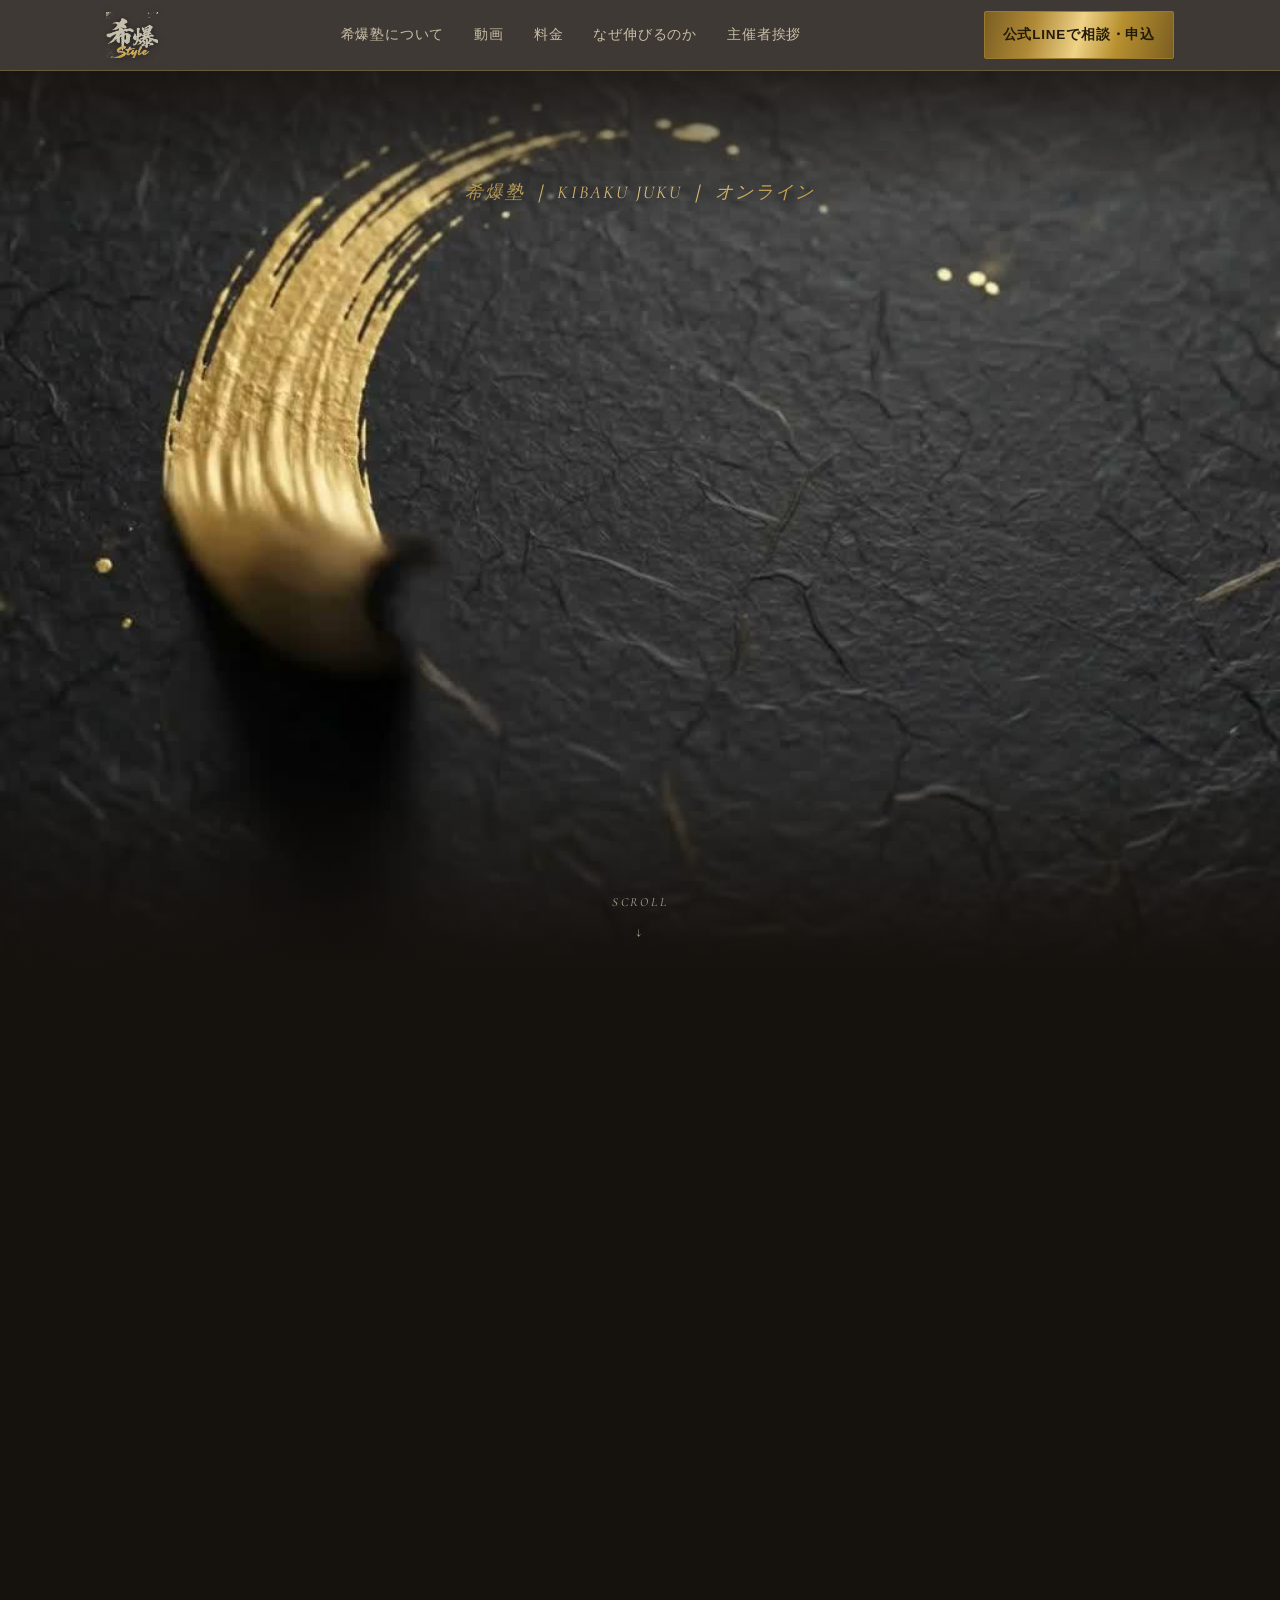
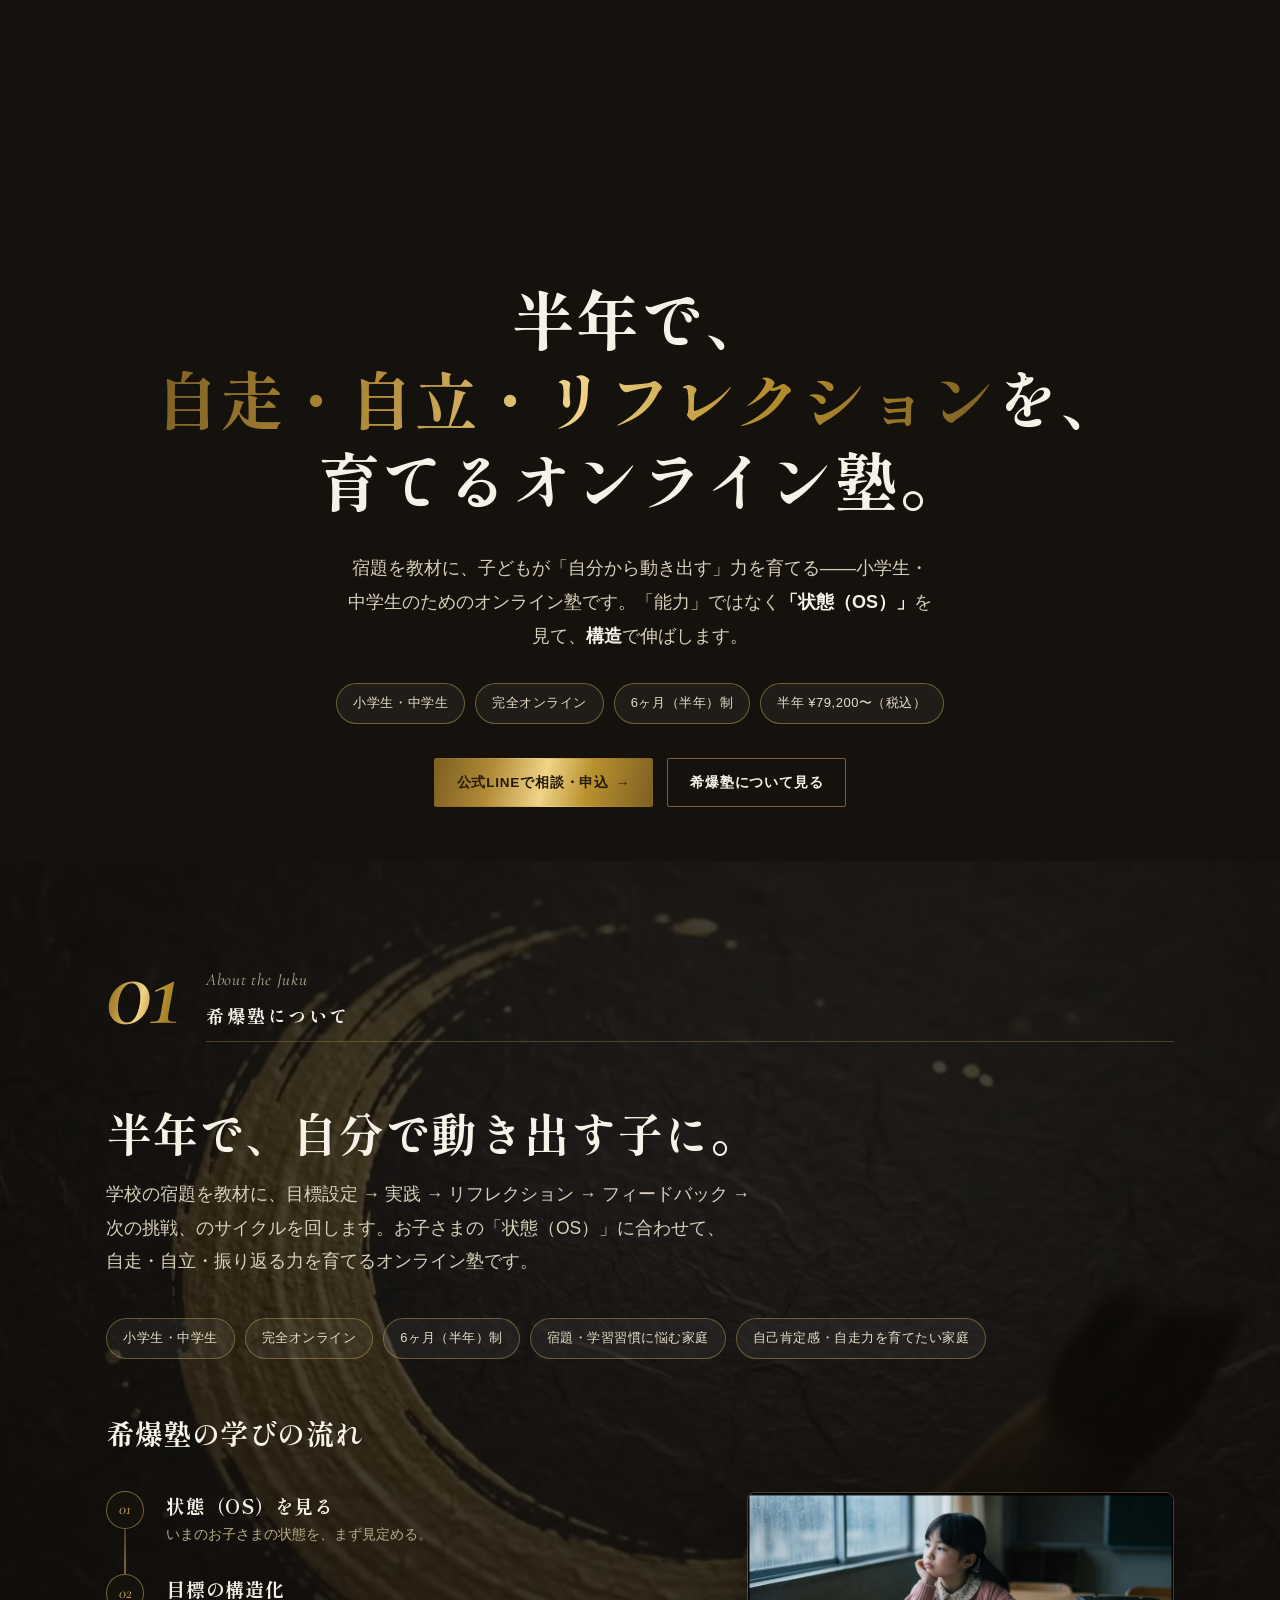
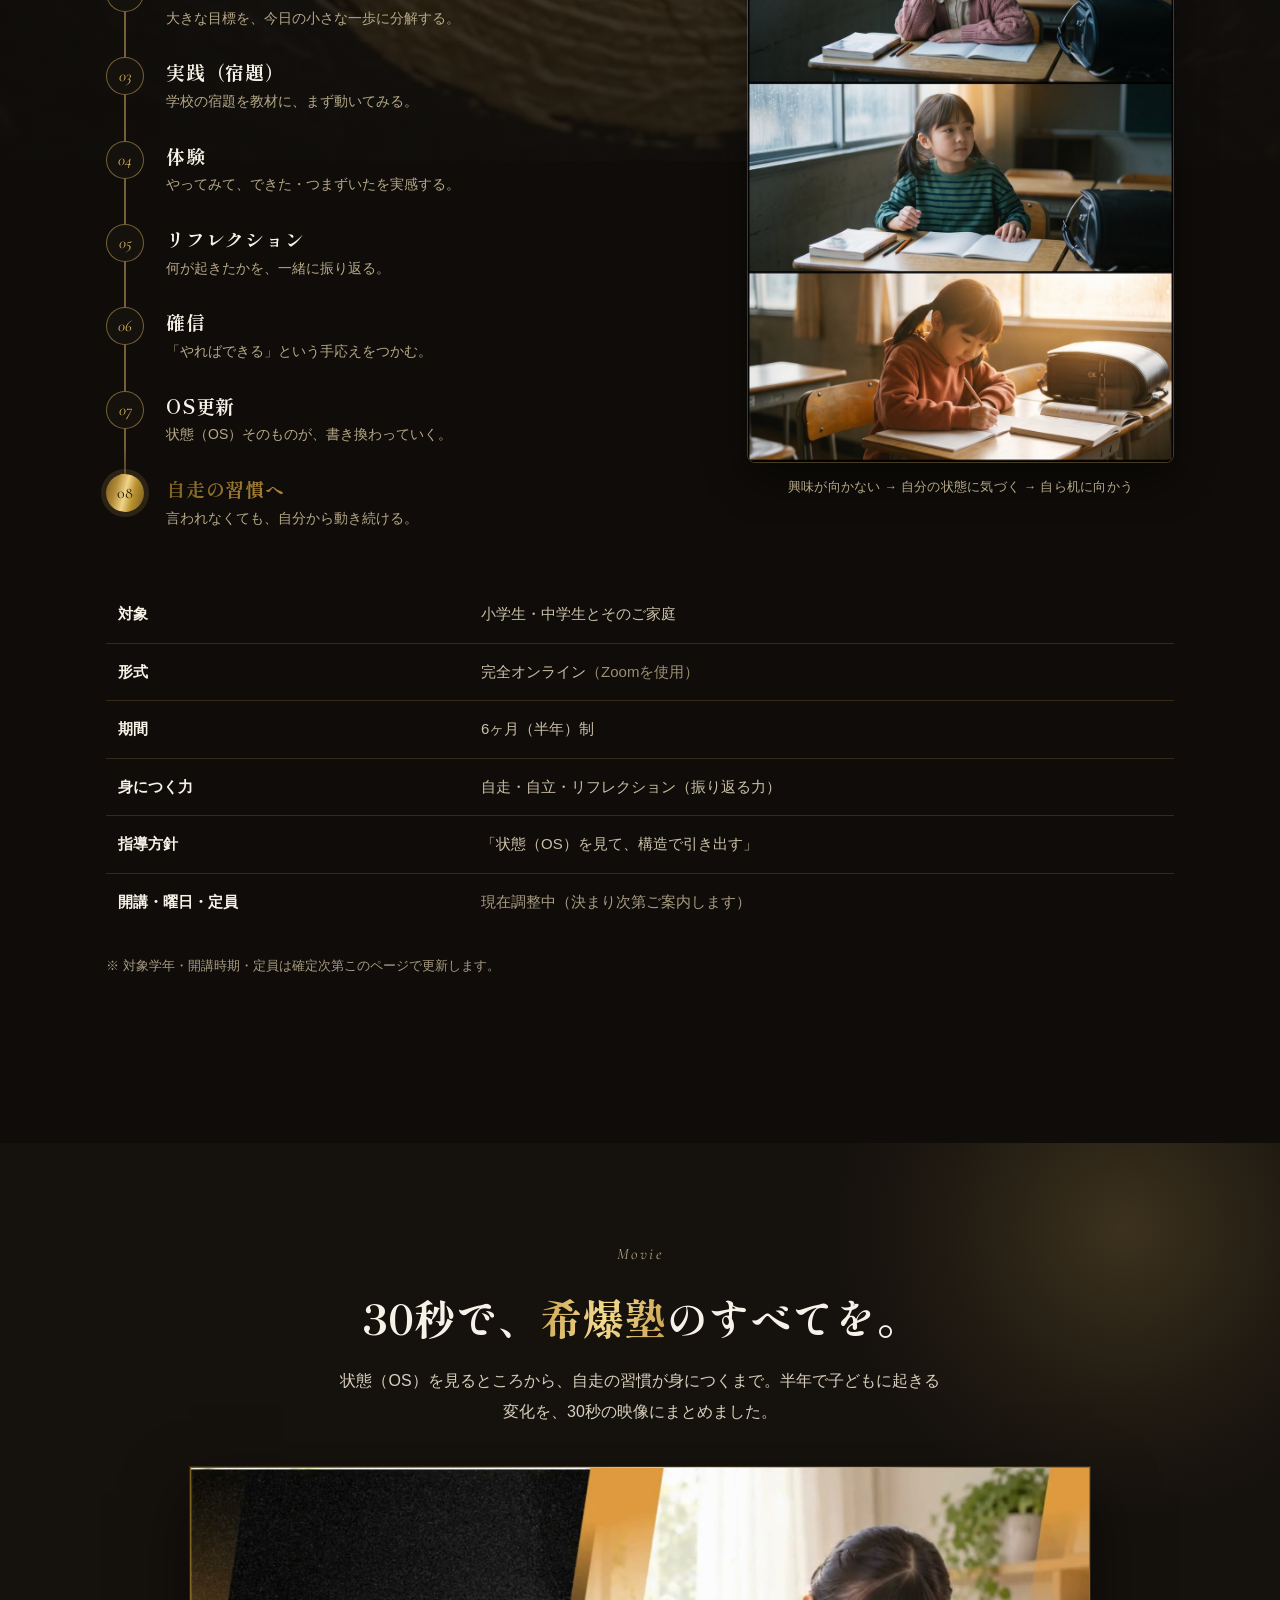
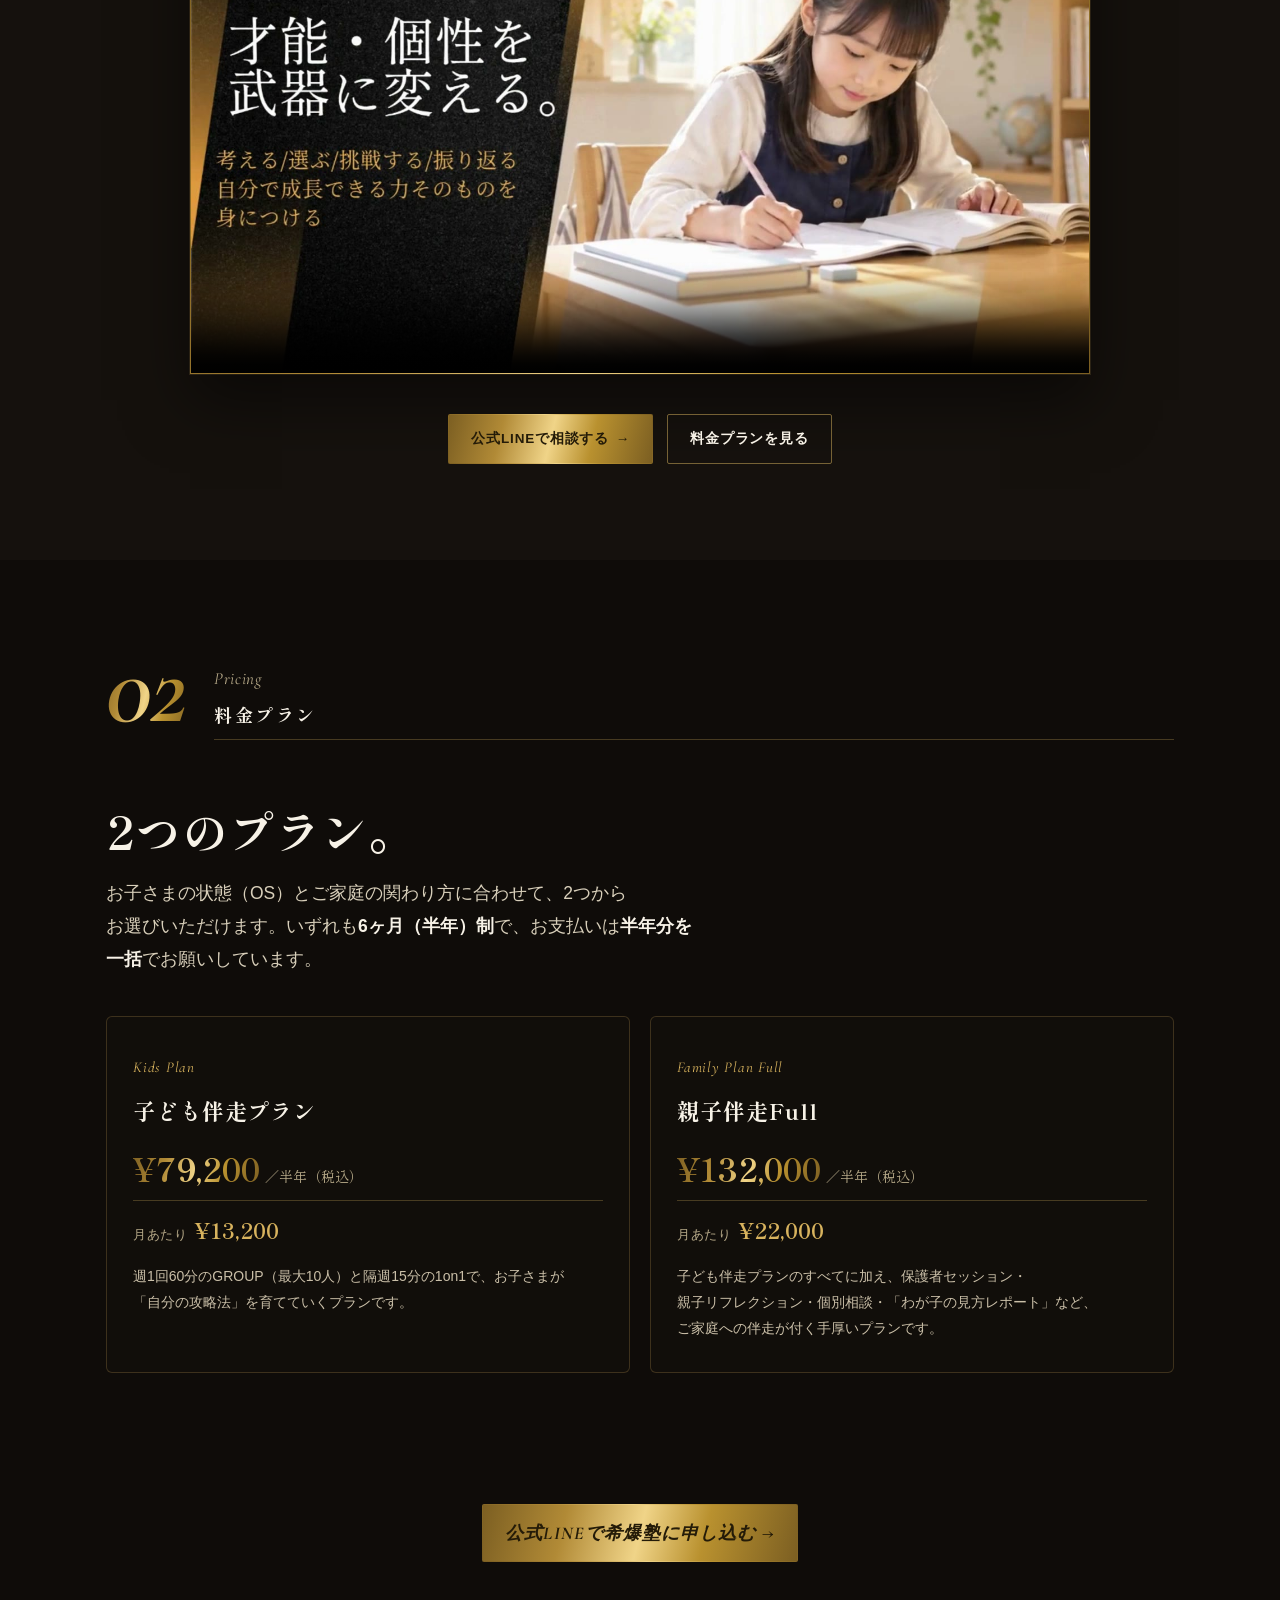
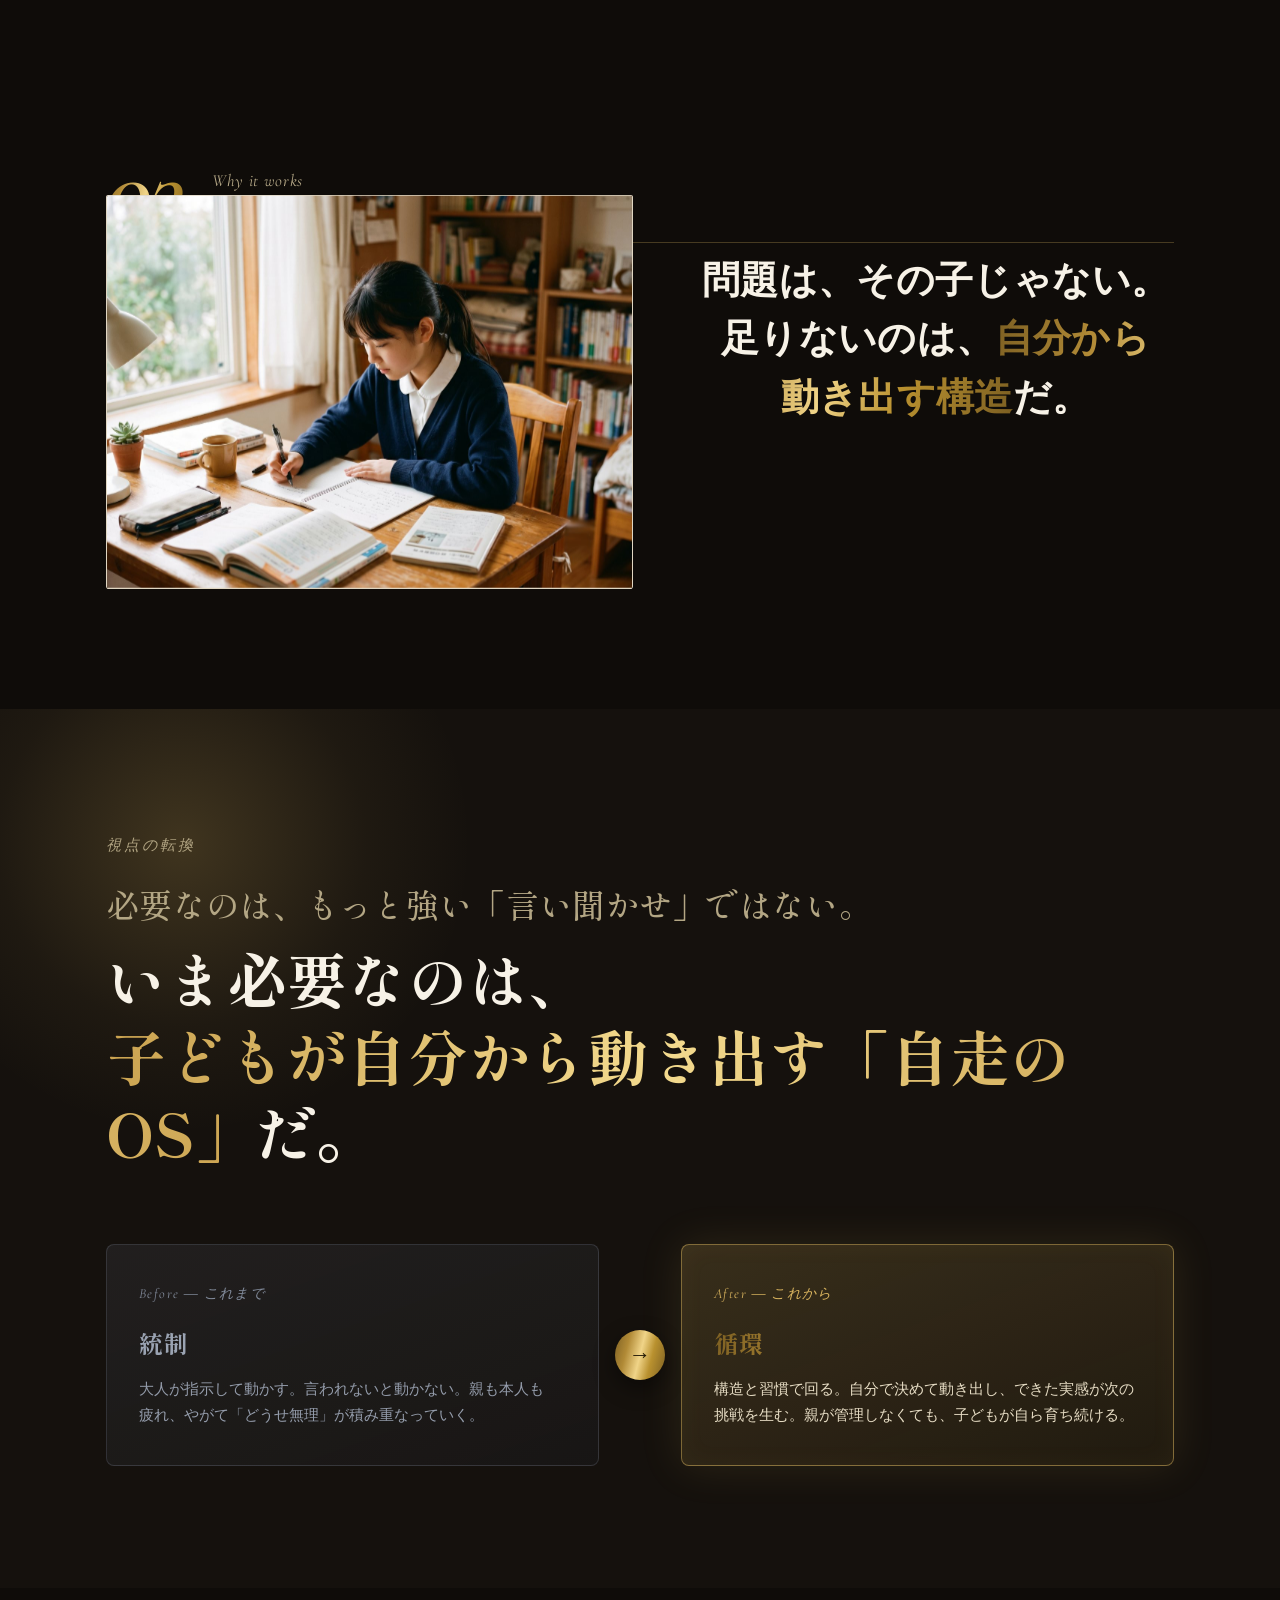
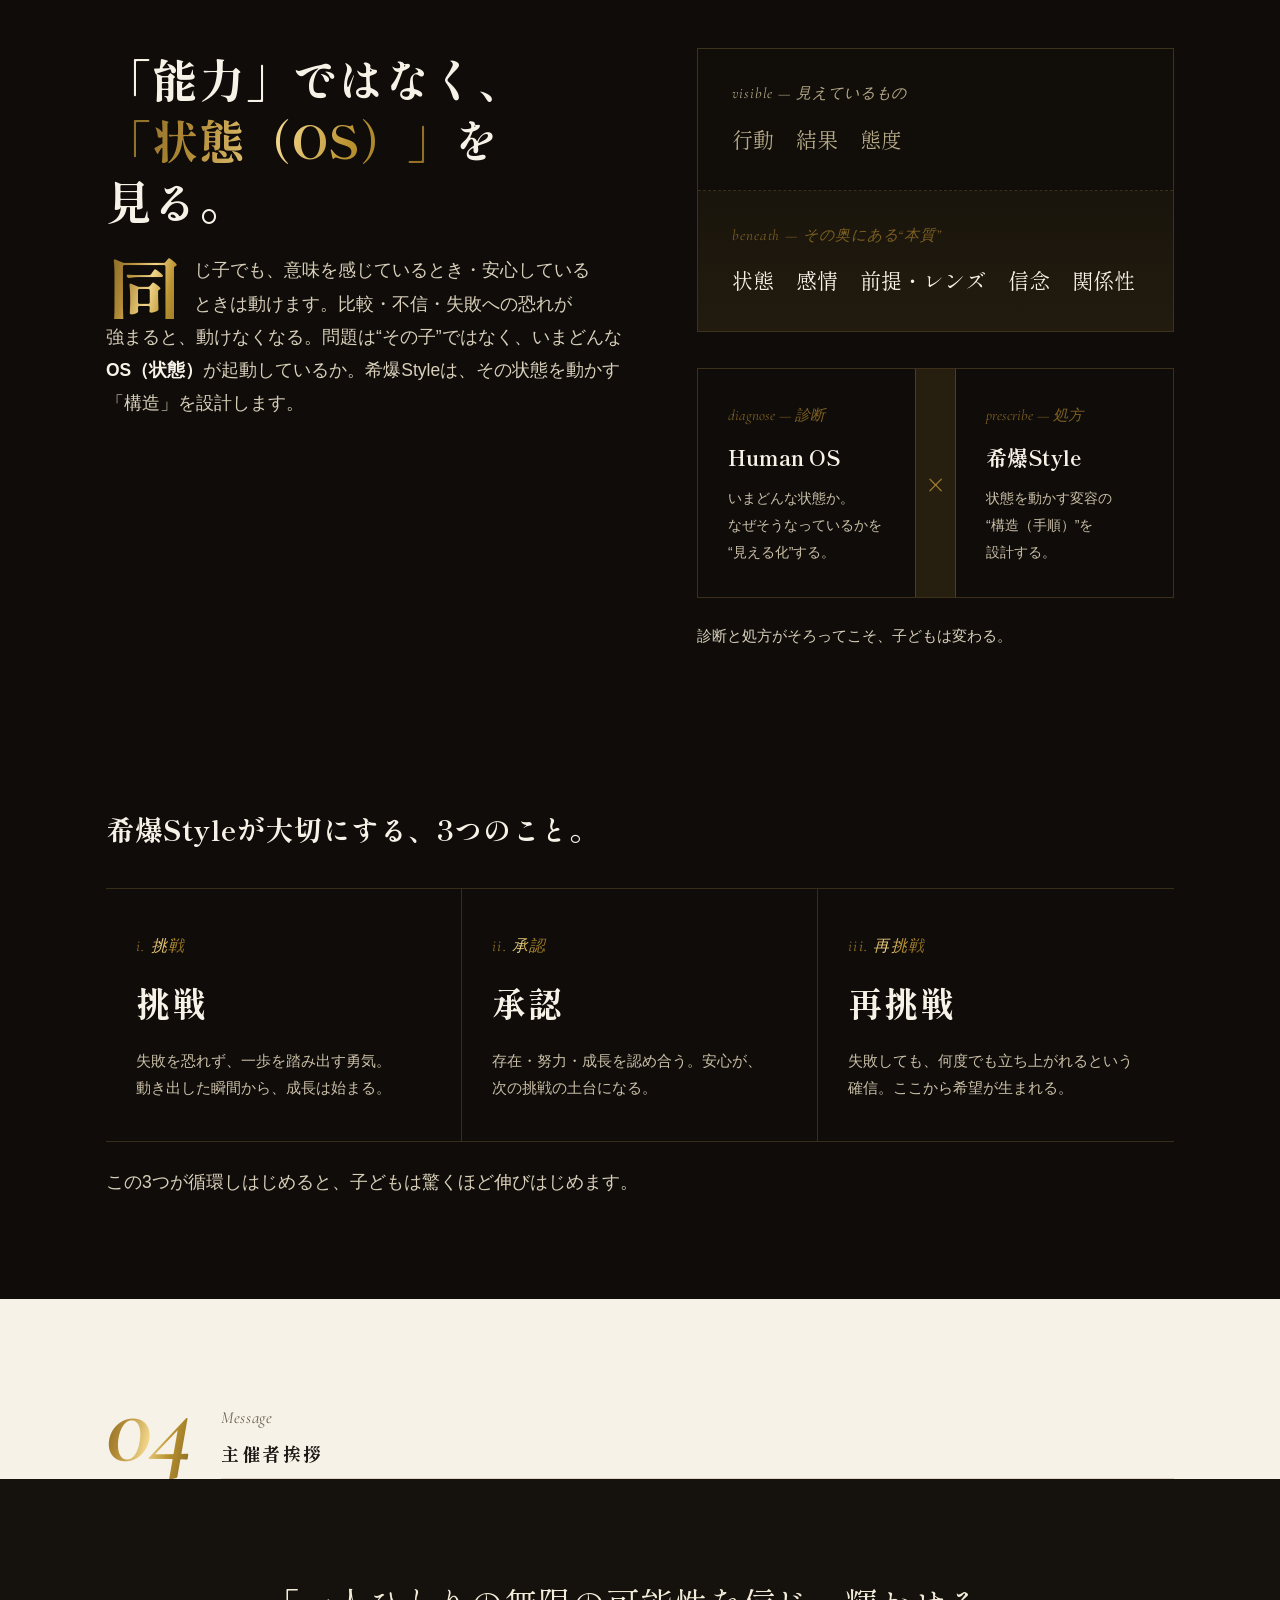
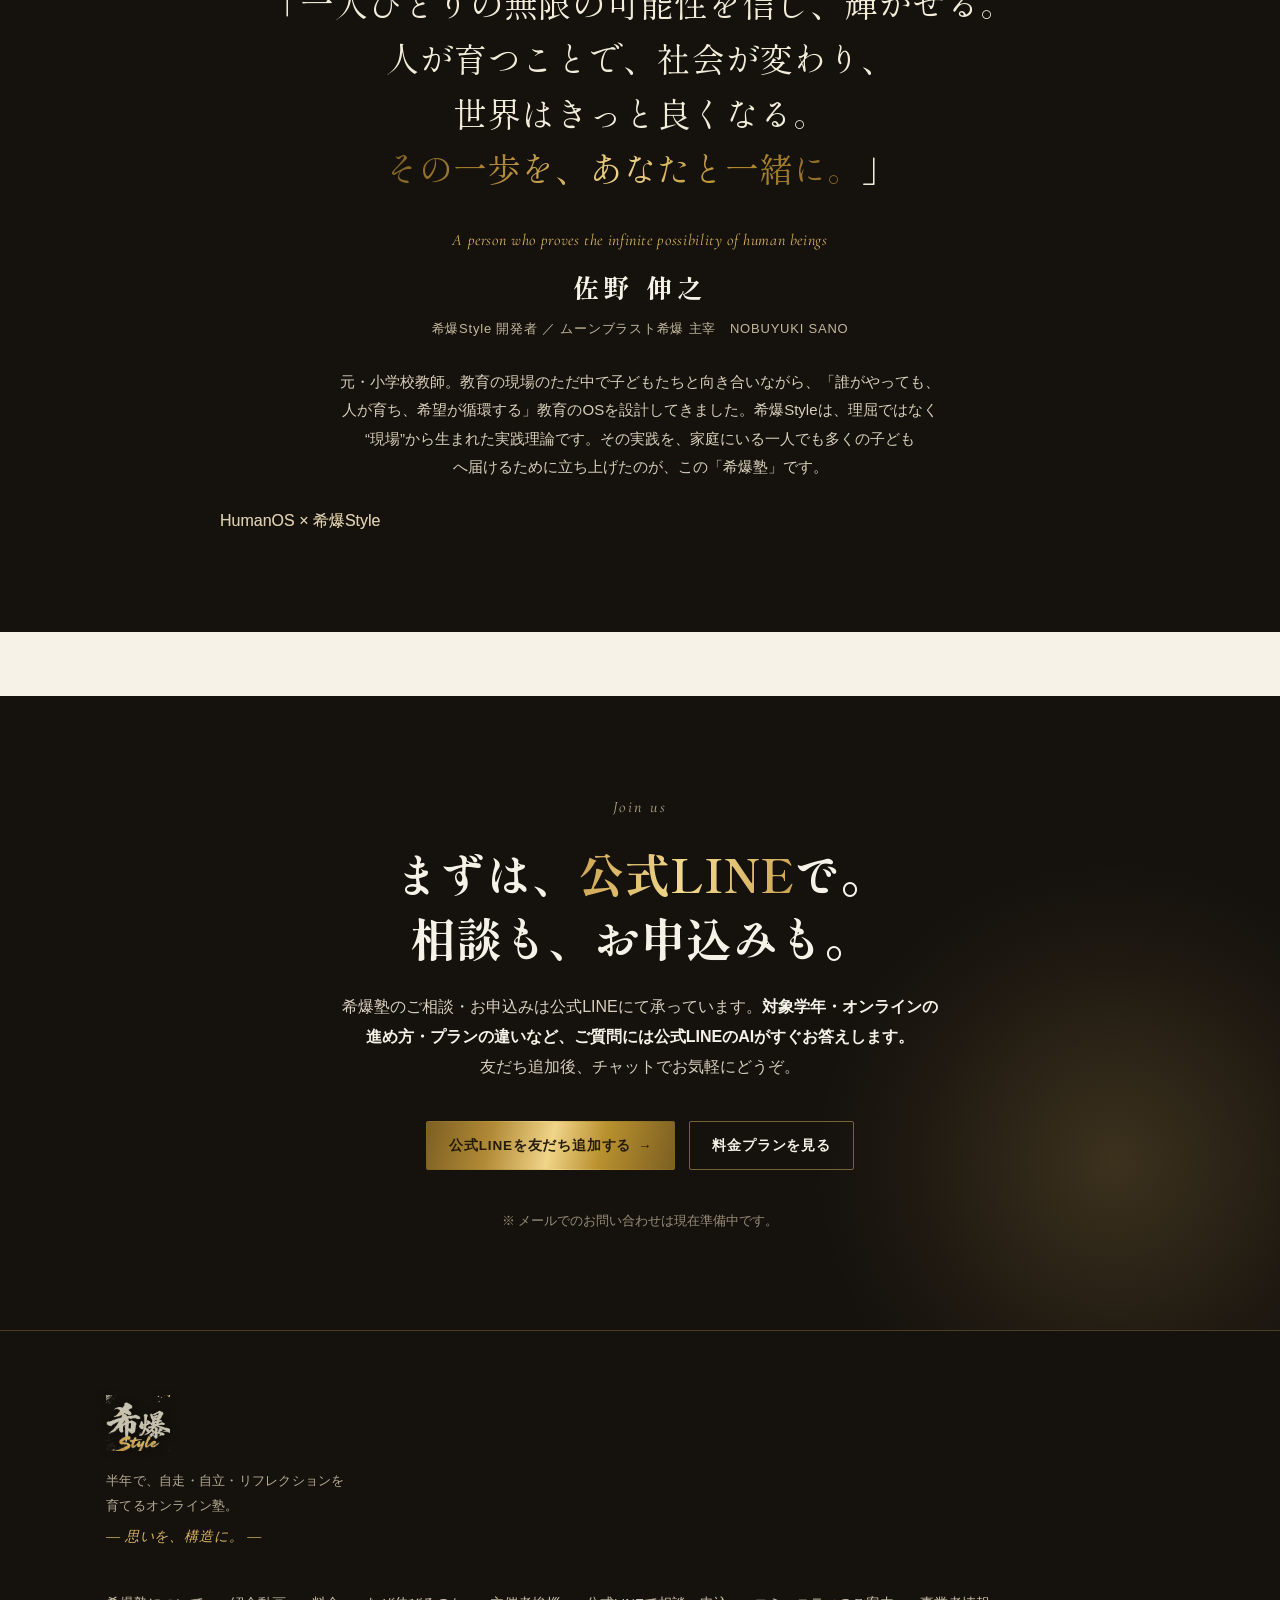
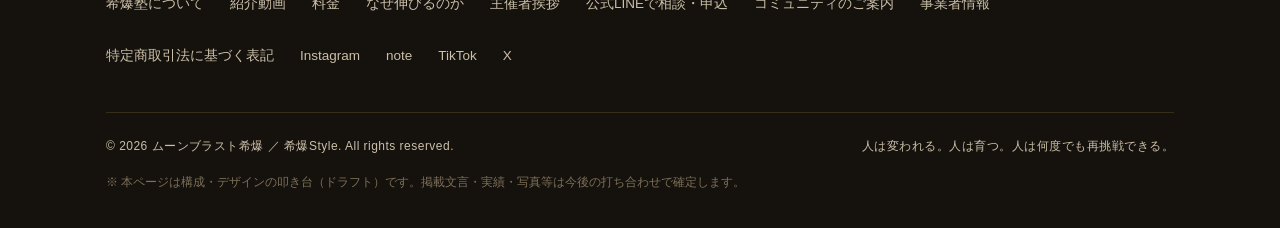
==== index.html @ 5e4fdb22 "オンライン受講ツールをZoomに統一" ====
<!DOCTYPE html>
<html lang="ja">
<head>
<script>document.documentElement.classList.add('js');</script>
<meta charset="UTF-8">
<meta name="viewport" content="width=device-width, initial-scale=1.0">
<title>希爆塾 ｜ 半年で、自走・自立・リフレクションを育てるオンライン塾</title>
<meta name="description" content="希爆塾（きばくじゅく）は、子どもの自走・自立・リフレクションを半年で育てるオンライン塾。小学生・中学生対象／完全オンライン／6ヶ月制。半年¥79,200〜（税込）。運営：ムーンブラスト希爆。">
<link rel="preconnect" href="https://fonts.googleapis.com">
<link rel="preconnect" href="https://fonts.gstatic.com" crossorigin>
<link href="https://fonts.googleapis.com/css2?family=Cormorant+Garamond:ital,wght@0,500;0,600;1,500;1,600&family=Shippori+Mincho+B1:wght@500;600;700;800&family=Zen+Kaku+Gothic+New:wght@400;500;700;900&display=swap" rel="stylesheet">
<link rel="stylesheet" href="assets/style.css?v=20260927">
</head>
<body>

<div class="progress" id="progress"></div>

<header class="dark">
  <div class="nav">
    <a href="#top" class="logo-h" aria-label="希爆塾 ホーム"><img src="assets/logo_mark_light.png" alt="希爆Style ｜ 希爆塾"></a>
    <nav class="links">
      <a href="#outline">希爆塾について</a>
      <a href="#promo">動画</a>
      <a href="#pricing">料金</a>
      <a href="#philosophy">なぜ伸びるのか</a>
      <a href="#founder">主催者挨拶</a>
    </nav>
    <a href="contact.html" class="btn">公式LINEで相談・申込</a>
  </div>
</header>

<main id="top">

  <!-- HERO：ロゴ・シネマティック（stickyで固定→スクロールでじっくり再生）＋コピー -->
  <section class="hero dark">
    <div class="logo-stage" id="logoStage">
      <div class="logo-pin">
        <p class="eyebrow gold">希爆塾 ｜ KIBAKU JUKU ｜ オンライン</p>
        <canvas class="logo-hero" id="heroLogoCanvas" role="img" aria-label="ムーンブラスト希爆 ｜ 希爆塾"></canvas>
        <div class="scroll-hint" id="scrollHint">SCROLL<span>↓</span></div>
      </div>
    </div>
    <div class="wrap hero-copy">
      <h1>
        <span class="line"><span>半年で、</span></span>
        <span class="line"><span><em class="gold">自走・自立・リフレクション</em>を、</span></span>
        <span class="line"><span>育てるオンライン塾。</span></span>
      </h1>
      <p class="lede">宿題を教材に、子どもが「自分から動き出す」力を育てる——小学生・中学生のためのオンライン塾です。「能力」ではなく<b>「状態（OS）」</b>を見て、<b>構造</b>で伸ばします。</p>
      <div class="tags" style="justify-content:center;margin-top:30px">
        <span class="tag">小学生・中学生</span><span class="tag">完全オンライン</span><span class="tag">6ヶ月（半年）制</span><span class="tag">半年 ¥79,200〜（税込）</span>
      </div>
      <div class="cta" style="margin-top:34px">
        <a href="contact.html" class="btn gold">公式LINEで相談・申込 <span class="arr">→</span></a>
        <a href="#outline" class="btn ghost">希爆塾について見る</a>
      </div>
    </div>
  </section>

  <!-- ①〜③：ダーク基調＋円相コマ送りを背景に -->
  <div class="scrub-region" id="scrubRegion">
    <div class="scrub-bg" aria-hidden="true"><canvas id="scrubCanvas"></canvas><div class="scrub-dim"></div></div>

  <!-- ① 希爆塾について（概要）＝トップ直後に前出し -->
  <div class="chapter" id="outline">
    <div class="wrap reveal">
      <div class="cnum gold">01</div>
      <div class="cmeta"><div class="ckick">About the Juku</div><div class="ctitle">希爆塾について</div></div>
    </div>
  </div>
  <section class="block">
    <div class="wrap">
      <h2 class="head reveal depth">半年で、自分で動き出す子に。</h2>
      <p class="lead mt16 reveal">学校の宿題を教材に、目標設定 → 実践 → リフレクション → フィードバック → 次の挑戦、のサイクルを回します。お子さまの「状態（OS）」に合わせて、自走・自立・振り返る力を育てるオンライン塾です。</p>

      <div class="tags mt40 reveal d1">
        <span class="tag">小学生・中学生</span><span class="tag">完全オンライン</span><span class="tag">6ヶ月（半年）制</span><span class="tag">宿題・学習習慣に悩む家庭</span><span class="tag">自己肯定感・自走力を育てたい家庭</span>
      </div>

      <!-- 学びの流れ（8ステップ・縦タイムライン＋右に3段の転換イメージ） -->
      <h3 class="head mt56 reveal" style="font-size:clamp(20px,3vw,28px)">希爆塾の学びの流れ</h3>
      <div class="flow-split">
        <div class="flow reveal depth">
          <div class="fstep"><span class="fnum">01</span><div class="ftitle">状態（OS）を見る</div><div class="fdesc">いまのお子さまの状態を、まず見定める。</div></div>
          <div class="fstep"><span class="fnum">02</span><div class="ftitle">目標の構造化</div><div class="fdesc">大きな目標を、今日の小さな一歩に分解する。</div></div>
          <div class="fstep"><span class="fnum">03</span><div class="ftitle">実践（宿題）</div><div class="fdesc">学校の宿題を教材に、まず動いてみる。</div></div>
          <div class="fstep"><span class="fnum">04</span><div class="ftitle">体験</div><div class="fdesc">やってみて、できた・つまずいたを実感する。</div></div>
          <div class="fstep"><span class="fnum">05</span><div class="ftitle">リフレクション</div><div class="fdesc">何が起きたかを、一緒に振り返る。</div></div>
          <div class="fstep"><span class="fnum">06</span><div class="ftitle">確信</div><div class="fdesc">「やればできる」という手応えをつかむ。</div></div>
          <div class="fstep"><span class="fnum">07</span><div class="ftitle">OS更新</div><div class="fdesc">状態（OS）そのものが、書き換わっていく。</div></div>
          <div class="fstep goal"><span class="fnum">08</span><div class="ftitle">自走の習慣へ</div><div class="fdesc">言われなくても、自分から動き続ける。</div></div>
        </div>
        <div class="flow-img reveal d1">
          <img src="assets/generated/flow_transform.jpg" alt="学習に興味が向かない状態から、自分の状態と手立てに気づき、自ら机に向かうまでの3段階の変化">
          <p class="flow-cap">興味が向かない → 自分の状態に気づく → 自ら机に向かう</p>
        </div>
      </div>

      <!-- 概要スペック（要確認はプレースホルダー） -->
      <div class="mt56 reveal depth">
        <table style="width:100%;border-collapse:collapse;font-size:15px">
          <tbody>
            <tr><th style="text-align:left;padding:14px 12px;border-bottom:1px solid var(--line);width:34%;white-space:nowrap">対象</th><td style="padding:14px 12px;border-bottom:1px solid var(--line)">小学生・中学生とそのご家庭</td></tr>
            <tr><th style="text-align:left;padding:14px 12px;border-bottom:1px solid var(--line)">形式</th><td style="padding:14px 12px;border-bottom:1px solid var(--line)">完全オンライン<span style="color:var(--ink-soft)">（Zoomを使用）</span></td></tr>
            <tr><th style="text-align:left;padding:14px 12px;border-bottom:1px solid var(--line)">期間</th><td style="padding:14px 12px;border-bottom:1px solid var(--line)">6ヶ月（半年）制</td></tr>
            <tr><th style="text-align:left;padding:14px 12px;border-bottom:1px solid var(--line)">身につく力</th><td style="padding:14px 12px;border-bottom:1px solid var(--line)">自走・自立・リフレクション（振り返る力）</td></tr>
            <tr><th style="text-align:left;padding:14px 12px;border-bottom:1px solid var(--line)">指導方針</th><td style="padding:14px 12px;border-bottom:1px solid var(--line)">「状態（OS）を見て、構造で引き出す」</td></tr>
            <tr><th style="text-align:left;padding:14px 12px">開講・曜日・定員</th><td style="padding:14px 12px;color:var(--ink-soft)">現在調整中（決まり次第ご案内します）</td></tr>
          </tbody>
        </table>
      </div>
      <p class="mt24 reveal" style="font-size:13px;color:var(--ink-soft)">※ 対象学年・開講時期・定員は確定次第このページで更新します。</p>
    </div>
  </section>

  <!-- プロモーション動画（佐野様ご提供・リチカ制作） -->
  <section class="promo section-dark" id="promo">
    <div class="wrap">
      <p class="lbl">Movie</p>
      <h2 class="reveal">30秒で、<em>希爆塾</em>のすべてを。</h2>
      <p class="sub reveal">状態（OS）を見るところから、自走の習慣が身につくまで。半年で子どもに起きる変化を、30秒の映像にまとめました。</p>
      <div class="promo-frame reveal depth">
        <video
          class="promo-video"
          controls
          playsinline
          preload="none"
          poster="assets/video/kibaku_promo_poster.jpg"
          aria-label="ムーンブラスト希爆 希爆塾 プロモーション動画（30秒）">
          <source src="assets/video/kibaku_promo.mp4" type="video/mp4">
          お使いのブラウザは動画の再生に対応していません。
        </video>
      </div>
      <div class="cta reveal">
        <a href="https://line.me/R/ti/p/@929dknui" class="btn gold">公式LINEで相談する <span class="arr">→</span></a>
        <a href="#pricing" class="btn ghost">料金プランを見る</a>
      </div>
    </div>
  </section>

  <!-- ② 料金プラン ＝概要のすぐ後に前出し -->
  <!-- 2026-09-27: 3プラン（スタンダード/AI活用込み/保護者面談込み）→ 2プラン（子ども伴走プラン/親子伴走Full）へ改定。
       スタンダード¥39,600を廃止し、残り2つは金額そのまま名称変更。出典：佐野様提供PDF「QR版 希爆塾 保護者資料」。
       配色・トーンの見直しは別途対応（今回は価格・プラン名のみ反映）。 -->
  <div class="chapter" id="pricing">
    <div class="wrap reveal">
      <div class="cnum gold">02</div>
      <div class="cmeta"><div class="ckick">Pricing</div><div class="ctitle">料金プラン</div></div>
    </div>
  </div>
  <section class="block">
    <div class="wrap">
      <h2 class="head reveal depth">2つのプラン。</h2>
      <p class="lead mt16 reveal">お子さまの状態（OS）とご家庭の関わり方に合わせて、2つからお選びいただけます。いずれも<b>6ヶ月（半年）制</b>で、お支払いは<b>半年分を一括</b>でお願いしています。</p>
      <div class="steps plans mt40 reveal depth">
        <div class="step plan">
          <p class="sn">Kids Plan</p>
          <h4>子ども伴走プラン</h4>
          <p class="price"><span class="amount gold">¥79,200</span><span class="per">／半年（税込）</span></p>
          <p class="psub"><span class="plabel">月あたり</span><span class="pamount">¥13,200</span></p>
          <p class="pdesc">週1回60分のGROUP（最大10人）と隔週15分の1on1で、お子さまが「自分の攻略法」を育てていくプランです。</p>
        </div>
        <div class="step plan">
          <p class="sn">Family Plan Full</p>
          <h4>親子伴走Full</h4>
          <p class="price"><span class="amount gold">¥132,000</span><span class="per">／半年（税込）</span></p>
          <p class="psub"><span class="plabel">月あたり</span><span class="pamount">¥22,000</span></p>
          <p class="pdesc">子ども伴走プランのすべてに加え、保護者セッション・親子リフレクション・個別相談・「わが子の見方レポート」など、ご家庭への伴走が付く手厚いプランです。</p>
        </div>
      </div>
      <p class="mt24 reveal" style="font-size:13.5px;color:var(--ink-soft)">※ 6ヶ月（半年）制です。表示価格はすべて税込で、お支払いは半年分を一括でお願いしています。月々のお支払いをご希望の場合はご相談ください（金額は上記の「月あたり」と同額です）。入会金・教材費はかかりません。お支払いは銀行振込にて承ります（詳細は<a href="legal.html" style="color:var(--gold-lt);text-decoration:underline;text-underline-offset:3px">特定商取引法に基づく表記</a>をご覧ください）。</p>
      <div class="minicta reveal mt40">
        <a href="https://line.me/R/ti/p/@929dknui" class="btn gold">公式LINEで希爆塾に申し込む →</a>
      </div>
    </div>
  </section>

  <!-- ③ なぜ、希爆塾で伸びるのか（理念・希爆Styleの考え方／圧縮版・offerの後ろ） -->
  <div class="chapter" id="philosophy">
    <div class="wrap reveal">
      <div class="cnum gold">03</div>
      <div class="cmeta"><div class="ckick">Why it works</div><div class="ctitle">なぜ、希爆塾で伸びるのか</div></div>
    </div>
  </div>

  <!-- 円相ビジュアル（ブランドの核）＋パララックス -->
  <section class="block" style="padding:8px 0 0">
    <div class="wrap">
      <div class="split">
        <div class="reveal depth">
          <img src="assets/generated/child_study.jpg" data-parallax="0.3" alt="自分から机に向かい、集中して学ぶ子ども。希爆塾が育てる“自走”のイメージ" style="border-radius:2px;border:1px solid var(--line)">
        </div>
        <div class="reveal d1" style="display:flex;align-items:center">
          <p class="pull">問題は、その子じゃない。<br>足りないのは、<span class="gold">自分から動き出す構造</span>だ。</p>
        </div>
      </div>
    </div>
  </section>

  <!-- 視点の転換（統制→循環・ダーク） -->
  <section class="invert" id="shift">
    <div class="wrap">
      <p class="cnum2">視点の転換</p>
      <p class="big reveal">
        <span class="small">必要なのは、もっと強い「言い聞かせ」ではない。</span>
        いま必要なのは、<br><em>子どもが自分から動き出す「自走のOS」</em>だ。
      </p>
      <div class="shift-ba reveal d1">
        <div class="from">
          <span class="bakick">Before ― これまで</span>
          <h4>統制</h4>
          <p>大人が指示して動かす。言われないと動かない。親も本人も疲れ、やがて「どうせ無理」が積み重なっていく。</p>
        </div>
        <div class="ba-arrow" aria-hidden="true">→</div>
        <div class="to">
          <span class="bakick">After ― これから</span>
          <h4>循環</h4>
          <p>構造と習慣で回る。自分で決めて動き出し、できた実感が次の挑戦を生む。親が管理しなくても、子どもが自ら育ち続ける。</p>
        </div>
      </div>
    </div>
  </section>

  <!-- 独自理論（OS×構造・氷山図） -->
  <section class="block">
    <div class="wrap">
      <div class="split">
        <div class="reveal depth">
          <h2 class="head">「能力」ではなく、<br><span class="gold">「状態（OS）」</span>を見る。</h2>
          <p class="lead mt24 dropcap">同じ子でも、意味を感じているとき・安心しているときは動けます。比較・不信・失敗への恐れが強まると、動けなくなる。問題は“その子”ではなく、いまどんな<b>OS（状態）</b>が起動しているか。希爆Styleは、その状態を動かす「構造」を設計します。</p>
        </div>
        <div class="reveal d1">
          <div class="iceberg">
            <div class="row top"><div class="rl">visible — 見えているもの</div><div class="items"><span>行動</span><span>結果</span><span>態度</span></div></div>
            <div class="row deep"><div class="rl">beneath — その奥にある“本質”</div><div class="items"><span>状態</span><span>感情</span><span>前提・レンズ</span><span>信念</span><span>関係性</span></div></div>
          </div>
          <div class="twin">
            <div class="t"><div class="tt">diagnose — 診断</div><h4>Human OS</h4><p>いまどんな状態か。なぜそうなっているかを“見える化”する。</p></div>
            <div class="x">×</div>
            <div class="t"><div class="tt">prescribe — 処方</div><h4>希爆Style</h4><p>状態を動かす変容の“構造（手順）”を設計する。</p></div>
          </div>
          <p class="lead mt24" style="font-size:15px">診断と処方がそろってこそ、子どもは変わる。</p>
        </div>
      </div>
    </div>
  </section>

  <!-- 希爆Styleが大切にする3つ（values・圧縮） -->
  <section class="block">
    <div class="wrap">
      <h3 class="head reveal" style="font-size:clamp(20px,3vw,28px)">希爆Styleが大切にする、3つのこと。</h3>
      <div class="values mt40 reveal depth d1">
        <div class="v"><span class="vn gold">i. 挑戦</span><h3>挑戦</h3><p>失敗を恐れず、一歩を踏み出す勇気。動き出した瞬間から、成長は始まる。</p></div>
        <div class="v"><span class="vn gold">ii. 承認</span><h3>承認</h3><p>存在・努力・成長を認め合う。安心が、次の挑戦の土台になる。</p></div>
        <div class="v"><span class="vn gold">iii. 再挑戦</span><h3>再挑戦</h3><p>失敗しても、何度でも立ち上がれるという確信。ここから希望が生まれる。</p></div>
      </div>
      <p class="lead mt24 reveal">この3つが循環しはじめると、子どもは驚くほど伸びはじめます。</p>
    </div>
  </section>

  </div><!-- /scrub-region（①〜③ここまで） -->

  <!-- ④ 主催者挨拶 -->
  <div class="chapter">
    <div class="wrap reveal">
      <div class="cnum gold">04</div>
      <div class="cmeta"><div class="ckick">Message</div><div class="ctitle">主催者挨拶</div></div>
    </div>
  </div>
  <section class="section-dark" id="founder">
    <div class="wrap">
      <div class="dev reveal">
        <!-- 写真：掲載可能な顔写真を佐野さんに確認後に差し替え -->
        <p class="pq">「一人ひとりの無限の可能性を信じ、輝かせる。<br>人が育つことで、社会が変わり、<br>世界はきっと良くなる。<br><span class="gold">その一歩を、あなたと一緒に。</span>」</p>
        <p class="id">A person who proves the infinite possibility of human beings</p>
        <p class="name">佐野 伸之</p>
        <p class="role">希爆Style 開発者 ／ ムーンブラスト希爆 主宰　NOBUYUKI SANO</p>
        <p class="body">元・小学校教師。教育の現場のただ中で子どもたちと向き合いながら、「誰がやっても、人が育ち、希望が循環する」教育のOSを設計してきました。希爆Styleは、理屈ではなく“現場”から生まれた実践理論です。その実践を、家庭にいる一人でも多くの子どもへ届けるために立ち上げたのが、この「希爆塾」です。</p>
        <p class="tagline gold mt24" style="text-align:left">HumanOS × 希爆Style</p>
      </div>
    </div>
  </section>

  <!-- 申込・相談 -->
  <section class="consult section-dark" id="consult">
    <div class="wrap">
      <p class="lbl">Join us</p>
      <h2>まずは、<em>公式LINE</em>で。<br>相談も、お申込みも。</h2>
      <p class="sub">希爆塾のご相談・お申込みは公式LINEにて承っています。<b>対象学年・オンラインの進め方・プランの違いなど、ご質問には公式LINEのAIがすぐお答えします。</b>友だち追加後、チャットでお気軽にどうぞ。</p>
      <div class="cta">
        <a href="https://line.me/R/ti/p/@929dknui" class="btn gold">公式LINEを友だち追加する <span class="arr">→</span></a>
        <a href="#pricing" class="btn ghost">料金プランを見る</a>
      </div>
      <p class="mt40" style="font-size:12.5px;color:#9a8f78">※ メールでのお問い合わせは現在準備中です。</p>
    </div>
  </section>

</main>

<footer class="dark">
  <div class="wrap">
    <div class="frow">
      <div>
        <a href="#top" class="logo-f" aria-label="希爆塾"><img src="assets/logo_mark_light.png" alt="希爆Style ｜ ムーンブラスト希爆"></a>
        <p class="tag">半年で、自走・自立・リフレクションを育てるオンライン塾。<span class="ft-line">― 思いを、構造に。 ―</span></p>
      </div>
      <nav class="fnav">
        <a href="#outline">希爆塾について</a>
        <a href="#promo">紹介動画</a>
        <a href="#pricing">料金</a>
        <a href="#philosophy">なぜ伸びるのか</a>
        <a href="#founder">主催者挨拶</a>
        <a href="contact.html">公式LINEで相談・申込</a>
        <a href="guide.html">コミュニティのご案内</a>
        <a href="company.html">事業者情報</a>
        <a href="legal.html">特定商取引法に基づく表記</a>
        <a href="https://www.instagram.com/kibakustyle" target="_blank" rel="noopener">Instagram</a>
        <a href="https://note.com/charm_wren1513" target="_blank" rel="noopener">note</a>
        <a href="https://www.tiktok.com/@kibaku_style" target="_blank" rel="noopener">TikTok</a>
        <a href="https://x.com/Style940533" target="_blank" rel="noopener">X</a>
      </nav>
    </div>
    <div class="fbot">
      <span>© 2026 ムーンブラスト希爆 ／ 希爆Style. All rights reserved.</span>
      <span>人は変われる。人は育つ。人は何度でも再挑戦できる。</span>
    </div>
    <p class="draftnote">※ 本ページは構成・デザインの叩き台（ドラフト）です。掲載文言・実績・写真等は今後の打ち合わせで確定します。</p>
  </div>
</footer>

<script src="assets/script.js"></script>
</body>
</html>
---- assets/style.css ----
:root{
    --washi:#F7F2E7;
    --washi-2:#F1E9D9;
    --washi-3:#EBE1CD;
    --sumi:#1B1714;
    --sumi-bg:#15110D;
    --ink-80:#3a342d;
    --ink-soft:#6a6052;
    --line:#E0D6C2;
    --gold:#9c7a2e;
    --gold-deep:#7c5f22;
    --gold-lt:#d8b35e;
    --serif:'Shippori Mincho B1', serif;
    --latin:'Cormorant Garamond', serif;
    --sans:'Zen Kaku Gothic New', sans-serif;
    --measure:1140px;
    --gold-grad:linear-gradient(104deg,#7c5f22 0%,#b18a36 26%,#f0d488 50%,#b9912f 70%,#7c5f22 100%);
  }
  *{margin:0;padding:0;box-sizing:border-box}
  html{scroll-behavior:smooth}
  body{font-family:var(--sans);background:var(--washi);color:var(--sumi);line-height:1.9;-webkit-font-smoothing:antialiased;text-rendering:optimizeLegibility;overflow-x:hidden}
  body::before{
    content:"";position:fixed;inset:0;pointer-events:none;z-index:80;opacity:.05;mix-blend-mode:multiply;
    background-image:url("data:image/svg+xml,%3Csvg xmlns='http://www.w3.org/2000/svg' width='160' height='160'%3E%3Cfilter id='n'%3E%3CfeTurbulence type='fractalNoise' baseFrequency='0.8' numOctaves='2' stitchTiles='stitch'/%3E%3C/filter%3E%3Crect width='100%25' height='100%25' filter='url(%23n)'/%3E%3C/svg%3E");
  }
  ::selection{background:var(--gold);color:var(--washi)}
  a{color:inherit;text-decoration:none}
  img{display:block;max-width:100%}
  .wrap{max-width:var(--measure);margin:0 auto;padding:0 36px}
  .gold{background:var(--gold-grad);-webkit-background-clip:text;background-clip:text;color:transparent}

  /* progress */
  .progress{position:fixed;top:0;left:0;height:3px;width:0;background:var(--gold-grad);z-index:100;transition:width .08s linear}

  /* header */
  header{position:sticky;top:0;z-index:70;background:rgba(247,242,231,.82);backdrop-filter:blur(10px);border-bottom:1px solid var(--line)}
  .nav{max-width:var(--measure);margin:0 auto;padding:11px 36px;display:flex;align-items:center;justify-content:space-between;gap:24px}
  .logo-h{display:flex;align-items:center;height:46px}
  .logo-h img{height:46px;width:auto}
  nav.links{display:flex;align-items:center;gap:30px}
  nav.links a{font-size:13.5px;letter-spacing:.06em;color:var(--ink-80);position:relative;padding:4px 0;transition:color .25s}
  nav.links a::after{content:"";position:absolute;left:0;bottom:-1px;width:0;height:1px;background:var(--gold);transition:width .3s ease}
  nav.links a:hover{color:var(--sumi)}
  nav.links a:hover::after{width:100%}
  .btn{display:inline-flex;align-items:center;gap:.5em;font-family:var(--sans);font-weight:700;font-size:13.5px;letter-spacing:.06em;padding:11px 22px;border-radius:2px;border:1px solid var(--sumi);background:var(--sumi);color:var(--washi);transition:transform .2s ease,background .25s,color .25s,border-color .25s;cursor:pointer;white-space:nowrap}
  .btn:hover{transform:translateY(-2px)}
  .btn:focus-visible,a:focus-visible{outline:2px solid var(--gold);outline-offset:3px}
  .btn .arr{transition:transform .25s}
  .btn:hover .arr{transform:translateX(3px)}
  .btn.gold{border:1px solid transparent;background:var(--gold-grad);color:#241b08;font-weight:700;position:relative}
  .btn.gold:hover{filter:brightness(1.06)}
  .btn.ghost{background:transparent;color:var(--sumi)}
  .btn.ghost:hover{background:var(--sumi);color:var(--washi)}
  .nav .btn{padding:10px 18px}

  /* hero */
  .hero{position:relative;text-align:center;padding:78px 0 92px;overflow:hidden}
  .hero::before{content:"";position:absolute;top:-12%;right:-8%;width:60vw;height:60vw;max-width:760px;max-height:760px;pointer-events:none;z-index:0;
    background:radial-gradient(circle at 60% 40%, rgba(216,179,94,.30), rgba(216,179,94,.08) 38%, transparent 64%)}
  .hero .wrap{position:relative;z-index:2}
  .hero .eyebrow{font-family:var(--latin);font-style:italic;font-size:18px;letter-spacing:.12em;margin-bottom:26px}
  .hero .logo-hero{width:min(360px,72vw);margin:0 auto 40px;opacity:0;animation:pop 1s cubic-bezier(.2,.8,.2,1) .05s forwards}
  @keyframes pop{from{opacity:0;transform:scale(.92)}to{opacity:1;transform:none}}
  .hero h1{font-family:var(--serif);font-weight:700;color:var(--sumi);font-size:clamp(33px,5.7vw,64px);line-height:1.26;letter-spacing:.01em;margin-bottom:32px}
  .hero h1 .line{display:block;overflow:hidden}
  .hero h1 .line span{display:inline-block;transform:translateY(110%);opacity:0;animation:rise .95s cubic-bezier(.2,.7,.2,1) forwards}
  .hero h1 .line:nth-child(1) span{animation-delay:.30s}
  .hero h1 .line:nth-child(2) span{animation-delay:.44s}
  .hero h1 .line:nth-child(3) span{animation-delay:.58s}
  @keyframes rise{to{transform:translateY(0);opacity:1}}
  .hero h1 em{font-style:normal;white-space:nowrap}
  .hero .lede{max-width:600px;margin:0 auto 18px;font-size:clamp(15.5px,1.8vw,18px);color:var(--ink-80);opacity:0;animation:fade 1s ease .82s forwards}
  .hero .lede b{font-weight:700;color:var(--sumi)}
  .hero .tagline{font-family:var(--serif);font-weight:600;font-size:clamp(16px,2vw,21px);letter-spacing:.14em;margin-bottom:40px;opacity:0;animation:fade 1s ease .92s forwards}
  @keyframes fade{from{opacity:0;transform:translateY(12px)}to{opacity:1;transform:none}}
  .hero .cta{display:flex;gap:14px;justify-content:center;flex-wrap:wrap;opacity:0;animation:fade 1s ease 1.02s forwards}
  .rule{height:2px;width:100%;background:linear-gradient(90deg,transparent,var(--gold) 18%,var(--gold-lt) 50%,var(--gold) 82%,transparent);opacity:.85}
  .rule.short{width:78px;margin:0 auto}

  /* chapter divider */
  .chapter{padding:72px 0 0}
  .chapter .wrap{display:flex;align-items:flex-end;gap:24px}
  .chapter .cnum{font-family:var(--latin);font-style:italic;font-weight:600;font-size:clamp(54px,9vw,104px);line-height:1;padding:.04em .04em 0 0;letter-spacing:-.02em}
  .chapter .cmeta{padding-bottom:8px;flex:1;border-bottom:1px solid var(--line)}
  .chapter .ckick{font-family:var(--latin);font-style:italic;font-size:17px;color:var(--ink-soft);letter-spacing:.04em}
  .chapter .ctitle{font-family:var(--serif);font-weight:700;font-size:clamp(15px,2vw,18px);letter-spacing:.14em;margin-top:2px}

  .block{padding:60px 0 100px}
  h2.head{font-family:var(--serif);font-weight:700;color:var(--sumi);font-size:clamp(28px,4.4vw,46px);line-height:1.32;letter-spacing:.01em}
  /* h3 の小見出し（学びの流れ／3つのこと 等）も他の見出しと同じ明朝体に揃える（font-sizeは各要素のinline指定を維持） */
  h3.head{font-family:var(--serif);font-weight:700;color:var(--sumi);line-height:1.32;letter-spacing:.02em}
  .lead{font-size:clamp(15.5px,1.7vw,17.5px);color:var(--ink-80);max-width:660px}
  .lead b{color:var(--sumi);font-weight:700}
  .mt16{margin-top:16px}.mt24{margin-top:24px}.mt40{margin-top:40px}.mt56{margin-top:56px}
  .split{display:grid;grid-template-columns:1.05fr .95fr;gap:64px;align-items:start}
  .split.offset{grid-template-columns:.92fr 1.08fr}

  .dropcap::first-letter{font-family:var(--serif);font-weight:700;float:left;font-size:4.4em;line-height:.78;padding:.06em .14em 0 0;
    background:var(--gold-grad);-webkit-background-clip:text;background-clip:text;color:transparent}

  .pull{font-family:var(--serif);font-weight:600;font-size:clamp(22px,3.4vw,38px);line-height:1.55;color:var(--sumi);letter-spacing:.01em;text-align:center;max-width:880px;margin:0 auto;position:relative}
  .pull .qm{font-family:var(--latin);font-style:italic;font-size:1.3em;line-height:0;vertical-align:-.1em}

  .tags{display:flex;flex-wrap:wrap;gap:10px}
  .tag{font-size:13px;letter-spacing:.04em;color:var(--ink-80);border:1px solid var(--line);border-radius:100px;padding:7px 16px;background:rgba(255,255,255,.4)}

  /* inverted dramatic */
  .invert{background:var(--sumi-bg);color:var(--washi);padding:122px 0;position:relative;overflow:hidden;margin-top:64px}
  .invert::before{content:"";position:absolute;top:-20%;left:-10%;width:50vw;height:50vw;max-width:620px;max-height:620px;pointer-events:none;
    background:radial-gradient(circle, rgba(216,179,94,.22), rgba(216,179,94,.05) 42%, transparent 66%)}
  .invert .wrap{position:relative;z-index:2}
  .invert .cnum2{font-family:var(--latin);font-style:italic;font-size:15px;color:#b3a684;letter-spacing:.2em;margin-bottom:24px}
  .invert .big{font-family:var(--serif);font-weight:700;font-size:clamp(30px,5.4vw,60px);line-height:1.28;letter-spacing:.005em}
  .invert .big .small{display:block;font-size:.55em;color:#b3a684;font-weight:500;margin-bottom:.45em}
  .invert .big em{font-style:normal;background:linear-gradient(104deg,#caa24f,#f3da8e,#caa24f);-webkit-background-clip:text;background-clip:text;color:transparent}
  .ba{display:grid;grid-template-columns:1fr 1fr;margin-top:74px;border:1px solid rgba(216,179,94,.28);position:relative}
  .ba > div{padding:40px 38px}
  .ba .from{border-right:1px solid rgba(216,179,94,.28)}
  .ba h4{font-family:var(--serif);font-size:22px;margin-bottom:8px;letter-spacing:.05em}
  .ba .from h4{color:#b3a684}
  .ba .to h4{background:linear-gradient(104deg,#caa24f,#f3da8e,#caa24f);-webkit-background-clip:text;background-clip:text;color:transparent}
  .ba p{font-size:14.5px;color:#d8cfbd;line-height:1.85}
  .ba::after{content:"→";position:absolute;left:50%;top:50%;transform:translate(-50%,-50%);width:52px;height:52px;display:flex;align-items:center;justify-content:center;background:var(--gold-grad);color:#241b08;border-radius:50%;font-size:20px;z-index:3;font-weight:700;box-shadow:0 0 0 6px var(--sumi-bg)}

  /* values */
  .values{display:grid;grid-template-columns:repeat(3,1fr);border-top:1px solid var(--line)}
  .values .v{padding:42px 30px 38px;border-bottom:1px solid var(--line)}
  .values .v:not(:last-child){border-right:1px solid var(--line)}
  .values .v .vn{font-family:var(--latin);font-style:italic;font-size:16px;letter-spacing:.08em}
  .values .v h3{font-family:var(--serif);font-size:34px;font-weight:700;margin:10px 0 12px;letter-spacing:.06em}
  .values .v p{font-size:14.5px;color:var(--ink-80)}

  /* iceberg + twin */
  .iceberg{border:1px solid var(--line);background:rgba(255,255,255,.45)}
  .iceberg .row{padding:30px 34px}
  .iceberg .row.top{border-bottom:1px dashed var(--line)}
  .iceberg .row .rl{font-family:var(--latin);font-style:italic;font-size:15px;letter-spacing:.06em;margin-bottom:12px}
  .iceberg .row.top .rl{color:var(--ink-soft)}
  .iceberg .row.deep{background:linear-gradient(180deg,rgba(156,122,46,.06),rgba(156,122,46,.12))}
  .iceberg .row.deep .rl{color:var(--gold-deep)}
  .iceberg .row .items{display:flex;flex-wrap:wrap;gap:10px 22px;font-family:var(--serif);font-size:clamp(17px,2vw,21px)}
  .iceberg .row.top .items{color:var(--ink-soft)}
  .iceberg .row.deep .items{color:var(--sumi)}
  .twin{display:grid;grid-template-columns:1fr auto 1fr;margin-top:36px;border:1px solid var(--line)}
  .twin .t{padding:32px 30px}
  .twin .t .tt{font-family:var(--latin);font-style:italic;font-size:15px;color:var(--gold-deep);margin-bottom:8px}
  .twin .t h4{font-family:var(--serif);font-size:21px;font-weight:700;margin-bottom:8px}
  .twin .t p{font-size:14px;color:var(--ink-80)}
  .twin .x{display:flex;align-items:center;justify-content:center;padding:0 8px;border-left:1px solid var(--line);border-right:1px solid var(--line);font-family:var(--serif);font-size:26px;color:var(--gold);background:rgba(255,255,255,.45)}

  /* steps */
  .steps{display:flex;flex-wrap:wrap}
  .steps .step{flex:1 1 auto;min-width:130px;padding:26px 20px;border:1px solid var(--line);margin:-1px 0 0 -1px;background:rgba(255,255,255,.4)}
  .steps .step .sn{font-family:var(--latin);font-style:italic;font-size:15px;color:var(--gold-deep);letter-spacing:.05em}
  .steps .step h4{font-family:var(--serif);font-size:20px;font-weight:700;margin-top:8px;letter-spacing:.04em}
  .steps .step.accent{background:var(--sumi)}
  .steps .step.accent h4{color:var(--washi)}
  .steps .step.accent .sn{color:var(--gold-lt)}

  /* services */
  .svc{display:grid;grid-template-columns:1fr 1fr;gap:0;border-top:1px solid var(--line);border-left:1px solid var(--line)}
  .svc .s{padding:32px 32px 30px;border-right:1px solid var(--line);border-bottom:1px solid var(--line);background:rgba(255,255,255,.32);transition:background .3s}
  .svc .s:hover{background:rgba(255,255,255,.7)}
  .svc .s .sno{font-family:var(--latin);font-style:italic;font-size:17px;letter-spacing:.06em}
  .svc .s h4{font-family:var(--serif);font-size:21px;font-weight:700;margin:6px 0 10px;line-height:1.45}
  .svc .s p{font-size:14px;color:var(--ink-80);line-height:1.8}

  /* consult themes */
  .consult{background:var(--sumi-bg);color:var(--washi);padding:120px 0;text-align:center;position:relative;overflow:hidden;margin-top:64px}
  .consult::before{content:"";position:absolute;bottom:-24%;right:-12%;width:54vw;height:54vw;max-width:640px;max-height:640px;pointer-events:none;
    background:radial-gradient(circle, rgba(216,179,94,.20), rgba(216,179,94,.05) 44%, transparent 66%)}
  .consult .wrap{position:relative;z-index:2}
  .consult .lbl{font-family:var(--latin);font-style:italic;font-size:16px;letter-spacing:.16em;color:#b3a684;margin-bottom:18px}
  .consult h2{font-family:var(--serif);font-weight:700;font-size:clamp(28px,4.6vw,46px);line-height:1.4}
  .consult h2 em{font-style:normal;background:linear-gradient(104deg,#caa24f,#f3da8e,#caa24f);-webkit-background-clip:text;background-clip:text;color:transparent}
  .consult p.sub{margin:22px auto 38px;max-width:620px;color:#d8cfbd;font-size:16px}
  .themes{display:flex;flex-wrap:wrap;gap:12px;justify-content:center;max-width:820px;margin:0 auto 46px}
  .themes span{font-size:13.5px;color:#e7ddca;border:1px solid rgba(216,179,94,.4);border-radius:100px;padding:9px 18px;background:rgba(216,179,94,.05)}
  .consult .cta{display:flex;gap:14px;justify-content:center;flex-wrap:wrap}
  .consult .btn.ghost{color:var(--washi);border-color:rgba(216,179,94,.5)}
  .consult .btn.ghost:hover{background:var(--gold-grad);color:#241b08;border-color:transparent}

  /* developer */
  .dev{display:grid;grid-template-columns:1fr;gap:0;text-align:center;max-width:840px;margin:0 auto}
  .dev .pq{font-family:var(--serif);font-size:clamp(22px,3.2vw,34px);line-height:1.62;color:var(--sumi)}
  .dev .id{font-family:var(--latin);font-style:italic;font-size:16px;color:var(--gold-deep);margin-top:30px;letter-spacing:.04em}
  .dev .name{font-family:var(--serif);font-size:26px;font-weight:700;letter-spacing:.18em;margin-top:6px}
  .dev .role{font-size:13px;color:var(--ink-soft);letter-spacing:.06em;margin-top:6px}
  .dev .body{margin:26px auto 0;font-size:15px;color:var(--ink-80);max-width:600px}

  .minicta{display:flex;justify-content:center;margin-top:56px}
  .minicta a{font-family:var(--latin);font-style:italic;font-size:18px;color:var(--ink-soft);display:inline-flex;flex-direction:column;align-items:center;gap:8px;transition:color .25s}
  .minicta a:hover{color:var(--gold-deep)}
  .minicta a .ar{font-family:var(--sans);font-size:13px;letter-spacing:.2em}

  /* footer */
  footer{background:#141009;color:#c8bca4;padding:64px 0 34px}
  footer .frow{display:flex;justify-content:space-between;gap:40px;flex-wrap:wrap;align-items:flex-start}
  footer .logo-f img{height:62px;width:auto}
  footer .tag{margin-top:16px;font-size:13px;color:#9a8f78;max-width:300px;line-height:1.8}
  footer .fnav{display:flex;gap:26px;flex-wrap:wrap;font-size:13.5px}
  footer .fnav a{color:#c8bca4;transition:color .2s}
  footer .fnav a:hover{color:var(--gold-lt)}
  footer .fbot{margin-top:44px;padding-top:22px;border-top:1px solid rgba(216,179,94,.18);display:flex;justify-content:space-between;gap:16px;flex-wrap:wrap;font-size:12px;color:#9a8f78;letter-spacing:.04em}
  .draftnote{margin-top:14px;font-size:11.5px;color:#7c7058}

  .js .reveal{opacity:0;transform:translateY(28px);transition:opacity .9s cubic-bezier(.2,.7,.2,1),transform .9s cubic-bezier(.2,.7,.2,1)}
  .js .reveal.in{opacity:1;transform:none}
  .reveal.d1{transition-delay:.08s}.reveal.d2{transition-delay:.16s}.reveal.d3{transition-delay:.24s}

  @media(max-width:860px){
    nav.links{display:none}
    .split,.split.offset{grid-template-columns:1fr;gap:34px}
    .values,.svc{grid-template-columns:1fr}
    .values .v:not(:last-child){border-right:none}
    .ba{grid-template-columns:1fr}
    .ba .from{border-right:none;border-bottom:1px solid rgba(216,179,94,.28)}
    .ba::after{transform:translate(-50%,-50%) rotate(90deg)}
    .twin{grid-template-columns:1fr}
    .twin .x{border:none;border-top:1px solid var(--line);border-bottom:1px solid var(--line);padding:10px}
    .block{padding:48px 0 74px}
    .invert,.consult{padding:88px 0}
  }
  @media(prefers-reduced-motion:reduce){
    *{animation:none!important;transition:none!important;scroll-behavior:auto!important}
    .js .reveal{opacity:1;transform:none}
    .hero h1 .line span{transform:none;opacity:1}
    .hero .logo-hero,.hero .lede,.hero .tagline,.hero .cta{opacity:1}
  }

/* ===== 2026-07-22 追加：ダーク基調（黒×金）ハイブリッド ===== */
/* ダークヘッダー：既存 header の明るい背景を上書き */
header.dark{background:rgba(21,17,13,.82);border-bottom:1px solid rgba(216,179,94,.28)}
header.dark nav.links a{color:#cabfa8}
header.dark nav.links a:hover{color:var(--washi)}
header.dark .btn{border-color:var(--gold);background:var(--gold-grad);color:#241b08}

/* ダークヒーロー */
.hero.dark{background:var(--sumi-bg);color:var(--washi)}
.hero.dark h1{color:var(--washi)}
.hero.dark .lede{color:#d8cfba}
.hero.dark .lede b{color:var(--washi)}
.hero.dark .btn.ghost{color:var(--washi);border-color:rgba(216,179,94,.5)}
.hero.dark .btn.ghost:hover{background:var(--washi);color:var(--sumi)}

/* 汎用ダークセクション（主催者挨拶・申込などで使用。.invert の見た目を継承） */
.section-dark{background:var(--sumi-bg);color:var(--washi);padding:96px 0;position:relative;overflow:hidden}
.section-dark h2,.section-dark h3,.section-dark h4{color:var(--washi)}
.section-dark p{color:#d8cfba}
.section-dark p b{color:var(--washi)}

/* 明るい読み物パネル（理念本文・塾概要・料金表を和紙白で見せる） */
.washi-panel{background:var(--washi);color:var(--sumi)}

/* ===== 2026-09-12 追加：プロモーション動画セクション ===== */
/* 佐野様がリチカで制作した30秒動画（黒×金）。#outline と #pricing の間に置き、
   「学びの流れ」を読んだ直後に映像で確かめてもらう。自前ホスト＝外部ロゴを乗せない。 */
.promo{text-align:center;margin-top:64px}
.promo::before{content:"";position:absolute;top:-22%;right:-12%;width:52vw;height:52vw;max-width:620px;max-height:620px;pointer-events:none;
  background:radial-gradient(circle, rgba(216,179,94,.20), rgba(216,179,94,.05) 42%, transparent 66%)}
.promo .wrap{position:relative;z-index:2}
.promo .lbl{font-family:var(--latin);font-style:italic;font-size:16px;letter-spacing:.16em;color:#b3a684;margin-bottom:18px}
.promo h2{font-family:var(--serif);font-weight:700;font-size:clamp(26px,4.2vw,42px);line-height:1.4}
.promo h2 em{font-style:normal;background:linear-gradient(104deg,#caa24f,#f3da8e,#caa24f);-webkit-background-clip:text;background-clip:text;color:transparent}
.promo p.sub{margin:20px auto 40px;max-width:620px;color:#d8cfbd;font-size:16px}

/* 金の罫でふち取った額装。1px の枠は背景のグラデーションを覗かせて作る */
.promo-frame{max-width:900px;margin:0 auto;padding:1px;background:var(--gold-grad);
  box-shadow:0 26px 60px rgba(0,0,0,.5), 0 0 0 1px rgba(216,179,94,.18)}
.promo-video{display:block;width:100%;aspect-ratio:16/9;background:#000}

.promo .cta{display:flex;gap:14px;justify-content:center;flex-wrap:wrap;margin-top:40px}
.promo .btn.ghost{color:var(--washi);border-color:rgba(216,179,94,.5)}
.promo .btn.ghost:hover{background:var(--gold-grad);color:#241b08;border-color:transparent}

@media(max-width:760px){
  .promo{padding:76px 0}
  .promo p.sub{margin-bottom:30px}
  .promo .cta{margin-top:30px}
  .promo .cta .btn{width:100%}
}

/* ダークフッター */
footer.dark{background:var(--sumi-bg);color:#cabfa8;border-top:1px solid rgba(216,179,94,.28)}
footer.dark .fnav a,footer.dark .fbot span{color:#cabfa8}
footer.dark .fnav a:hover{color:var(--washi)}

/* ===== 2026-07-23 追加：Approach A モーション／奥行き ===== */
/* 3D傾きの舞台（章見出し・カードを preserve-3d で微傾き） */
.scene{perspective:1200px}
.tilt{transform-style:preserve-3d;transition:transform .8s cubic-bezier(.2,.7,.2,1)}
/* 深度リビール：奥からせり出す（既存 .reveal と併用。transform のみ制御） */
.reveal.depth{transform:translate3d(0,56px,0) scale(.965);transition:transform .9s cubic-bezier(.2,.7,.2,1)}
.reveal.depth.in{transform:none}
/* パララックス層：JSが translate3d を付与。合成レイヤーに乗せる */
[data-parallax]{will-change:transform}
/* 動きを抑える設定を尊重（アクセシビリティ） */
@media (prefers-reduced-motion: reduce){
  .tilt{transition:none}
  .reveal.depth{transform:none}
  [data-parallax]{transform:none !important}
}
/* モバイルはパララックス無効（CSS側の保険。JSでも無効化） */
@media (max-width:640px){ [data-parallax]{transform:none} }

/* ===== 2026-07-23 追加：モーション強化（体感UP）＋ダークヒーローのチップ ===== */
/* 既定リビールの移動量を強め、スクロールで"せり上がり"がはっきり見えるように */
.js .reveal{transform:translateY(44px)}
/* 深度リビール：奥からグッとせり出す（強め） */
.reveal.depth{transform:translate3d(0,90px,0) scale(.92);transition:transform 1.05s cubic-bezier(.2,.75,.2,1)}
.reveal.depth.in{transform:none}
/* ダークヒーロー上のチップ（小学生・中学生／完全オンライン等） */
.hero.dark .tag{color:#e7ddc8;border-color:rgba(216,179,94,.45);background:rgba(255,255,255,.05)}
/* 動き抑制設定では強化分も無効化 */
@media (prefers-reduced-motion: reduce){
  .js .reveal{transform:none}
  .reveal.depth{transform:none}
}

/* ===== 2026-07-23 追加：3Dスクロール・イントロ（連番画像スクラブ／円相が形づくられる） ===== */
.scroll-intro{position:relative;height:240vh;background:#0f0c09}
.scroll-sticky{position:sticky;top:0;height:100vh;width:100%;overflow:hidden;background:#0f0c09}
#introCanvas{display:block;width:100%;height:100%}
.intro-cap{position:absolute;left:0;right:0;text-align:center;padding:0 24px;opacity:0;transition:opacity .55s ease;pointer-events:none;z-index:3}
.intro-cap .eyebrow{font-family:var(--latin);font-style:italic;letter-spacing:.14em;font-size:16px;margin-bottom:14px}
.intro-cap h2{font-family:var(--serif);font-weight:700;color:var(--washi);font-size:clamp(26px,5.2vw,54px);line-height:1.34;letter-spacing:.02em}
.intro-cap h2 em{font-style:normal}
.intro-cap p{margin-top:12px;color:#cabfa8;font-size:14px;letter-spacing:.08em}
.intro-cap.cap-a{top:19%}
.intro-cap.cap-b{bottom:20%}
.scroll-hint{position:absolute;left:0;right:0;bottom:26px;text-align:center;color:#cabfa8;font-family:var(--latin);font-style:italic;letter-spacing:.22em;font-size:12.5px;opacity:.85;z-index:3;transition:opacity .4s}
.scroll-hint span{display:block;margin-top:6px;font-style:normal;animation:hintbob 1.6s ease-in-out infinite}
@keyframes hintbob{0%,100%{transform:translateY(0);opacity:.6}50%{transform:translateY(7px);opacity:1}}
/* 動きを減らす設定：スクロール乗っ取りをやめ、円相の完成形を静止表示 */
@media (prefers-reduced-motion: reduce){
  .scroll-intro{height:100vh}
  .scroll-hint{display:none}
  .scroll-hint span{animation:none}
}

/* ===== 2026-07-23 追加：①②③をダーク化＋円相コマ送りを背景に ===== */
.scrub-region{position:relative;background:#0f0c09}
/* スクロール追従の背景キャンバス（フローを消す負マージンで前面コンテンツに敷く） */
.scrub-bg{position:sticky;top:0;height:100vh;margin-bottom:-100vh;z-index:0;overflow:hidden;pointer-events:none}
.scrub-bg canvas{display:block;width:100%;height:100%;opacity:.38}  /* 実写映像は自作コマより明るいので控えめに（本文の可読性優先） */
.scrub-dim{position:absolute;inset:0;background:radial-gradient(ellipse 92% 82% at 50% 40%,rgba(15,12,9,.20),rgba(15,12,9,.72) 82%)}
.scrub-region > *{position:relative;z-index:1}
.scrub-region > .scrub-bg{z-index:0}
/* --- ダーク背景での可読性オーバーライド --- */
.scrub-region .head{color:var(--washi)}
.scrub-region .lead{color:#d8cfba}
.scrub-region .lead b{color:var(--washi)}
.scrub-region .pull{color:var(--washi)}
.scrub-region .cmeta{border-color:rgba(216,179,94,.28)}
.scrub-region .ckick{color:#b6a988}
.scrub-region .ctitle{color:var(--washi)}
.scrub-region .tag{color:#e7ddc8;border-color:rgba(216,179,94,.4);background:rgba(255,255,255,.05)}
.scrub-region .steps .step{background:rgba(20,16,12,.5);border-color:rgba(216,179,94,.22)}
.scrub-region .steps .step h4{color:var(--washi)}
.scrub-region .steps .step p{color:#cabfa8}
.scrub-region .steps .step .sn{color:var(--gold-lt)}
.scrub-region .steps .step.accent{background:rgba(156,122,46,.20);border-color:rgba(216,179,94,.5)}
.scrub-region .values{border-color:rgba(216,179,94,.2)}
.scrub-region .values .v{border-color:rgba(216,179,94,.2)}
.scrub-region .values .v h3{color:var(--washi)}
.scrub-region .values .v p{color:#cabfa8}
.scrub-region .iceberg{background:rgba(20,16,12,.5);border-color:rgba(216,179,94,.22)}
.scrub-region .iceberg .row.top{border-color:rgba(216,179,94,.2)}
.scrub-region .iceberg .row.top .rl,.scrub-region .iceberg .row.top .items{color:#b6a988}
.scrub-region .iceberg .row.deep .items{color:var(--washi)}
.scrub-region .twin{border-color:rgba(216,179,94,.22)}
.scrub-region .twin .x{background:rgba(156,122,46,.16);border-color:rgba(216,179,94,.22)}
.scrub-region .twin .t h4{color:var(--washi)}
.scrub-region .twin .t p{color:#cabfa8}
.scrub-region table th{color:var(--washi)!important}
.scrub-region table td{color:#cabfa8!important}
.scrub-region table th,.scrub-region table td{border-color:rgba(216,179,94,.18)!important}
.scrub-region table td span{color:#9c8f74!important}
.scrub-region .minicta a:not(.btn){color:#cabfa8}
.scrub-region .minicta a.btn.gold{color:#241b08}
.scrub-region p[style*="ink-soft"]{color:#a89c82!important}
.scrub-region td[style*="ink-soft"]{color:#a89c82!important}

/* ===== 2026-07-23 追加：セクション間の継ぎ目をグラデでつなぐ（一体化） ===== */
.seam{display:block;width:100%;height:130px;border:0;margin:0}
.seam-d2l{background:linear-gradient(180deg,var(--sumi-bg) 0%,var(--washi) 100%)}
.seam-d2l2{background:linear-gradient(180deg,var(--sumi-bg) 0%,var(--washi-2) 100%)}
.seam-l2d{background:linear-gradient(180deg,var(--washi) 0%,var(--sumi-bg) 100%)}
.seam + .invert{margin-top:0}

/* ===== 2026-07-23 追加：ロゴを背景に馴染ませる（継ぎ接ぎ感の解消） ===== */
/* 矩形JPGの縁を放射状にフェードし、ダーク背景と同化させる */
.logo-blend{
  border:0!important;border-radius:0!important;
  -webkit-mask-image:radial-gradient(ellipse 99% 88% at 50% 50%, #000 62%, rgba(0,0,0,0) 100%);
  mask-image:radial-gradient(ellipse 99% 88% at 50% 50%, #000 62%, rgba(0,0,0,0) 100%);
}
/* ===== 2026-07-24 更新：ヒーロー全面シネマティック =====
   Gemini生成の実映像（黒和紙→金の筆で円相→月→ムーンブラスト→希爆が炸裂）を
   ヒーロー全面に敷き、スクロールでスクラブ再生する。
   矩形の縁が存在しないため、これまでの"貼り付け感"が原理的に発生しない。 */
.hero.dark::before{content:none;display:none}       /* 疑似グローを消し背景をフラット化 */
.hero.dark{padding:0 0 44px;overflow:visible}
.logo-stage{position:relative;height:200vh}
.logo-pin{position:sticky;top:0;height:100vh;display:block;overflow:hidden}

/* 映像＝画面いっぱい（cover描画はJS側の drawCover が担当） */
.hero.dark canvas.logo-hero{position:absolute;inset:0;width:100%;height:100%;
  display:block;margin:0;border:0;border-radius:0;opacity:1;animation:none;z-index:0;
  -webkit-mask-image:none;mask-image:none}

/* 上下の橋渡し：映像のニュートラルな黒 ⇄ サイトの温かい黒(#15110D)。
   これが無いと映像の下端とヒーロー本文の境目に色ムラの線が出る。 */
.logo-pin::before{content:"";position:absolute;left:0;right:0;top:0;height:15vh;z-index:2;pointer-events:none;
  background:linear-gradient(180deg,rgba(21,17,13,.78) 0%,rgba(21,17,13,0) 100%)}
.logo-pin::after{content:"";position:absolute;left:0;right:0;bottom:0;height:22vh;z-index:2;pointer-events:none;
  background:linear-gradient(180deg,rgba(21,17,13,0) 0%,rgba(21,17,13,.5) 54%,var(--sumi-bg) 100%)}

/* 映像の上に重ねる文字（影で可読性を確保） */
.logo-pin .eyebrow{position:absolute;left:0;right:0;top:104px;z-index:3;margin:0;text-align:center;
  text-shadow:0 2px 18px rgba(0,0,0,.85);transition:opacity .45s ease}
.logo-pin .scroll-hint{z-index:3;text-shadow:0 2px 14px rgba(0,0,0,.85)}
.hero-copy{padding:6px 0 10px}

@media (max-width:640px){
  .logo-stage{height:170vh}                          /* スマホは尺を短めに */
  .logo-pin .eyebrow{top:78px;font-size:15px;padding:0 18px}
  .logo-pin::after{height:26vh}
}

/* ===== 2026-07-25 修正：可読性・仕上げ（4点） ===== */

/* ① ヘッダーのロゴ：黒筆文字がダークヘッダーに沈む → 和紙白＋金のライト版へ差し替え済み。
   小さな箔の質感を締めるための軽いドロップシャドウのみ付与。 */
header.dark .logo-h img{filter:drop-shadow(0 1px 3px rgba(0,0,0,.5))}

/* ③→④ 主催者挨拶（.section-dark 内の .dev）：元は明るいパネル用の濃い配色のため、
   ダーク地で本文・引用が沈んでいた。ダークセクション用に明るい配色へ上書き。 */
.section-dark .dev .pq{color:#F2ECD9}                        /* 大引用：和紙白で読ませる */
.section-dark .dev .pq b,.section-dark .dev .name{color:var(--washi)}
.section-dark .dev .id{color:var(--gold-lt)}                 /* 英字イタリック：明るい金 */
.section-dark .dev .role{color:#c3b79c}                      /* 肩書き：やや明るいベージュ */
.section-dark .dev .body{color:#d8cfba}                      /* 本文：ダーク地で読める明度へ */

/* ④ フッターのロゴとコピー：
   (a) ロゴは輝度キーの透過PNG（クリーム地が黒地に浮く＝貼り付け感）→ 和紙白＋金のマークへ差し替え済み。
   (b) コピー <p class="tag"> がチップ用 .tag（丸ピル背景）と衝突していた不具合を解消。 */
footer.dark .logo-f img{height:56px;width:auto;filter:drop-shadow(0 1px 4px rgba(0,0,0,.55))}
footer .tag{
  background:none;border:0;border-radius:0;padding:0;display:block;   /* チップの丸ピルを打ち消す */
  margin-top:18px;max-width:340px;font-size:13px;line-height:1.9;
  color:#b6ab93;letter-spacing:.02em;                                  /* くすんだ色→整った暖ベージュ */
}
footer .tag .ft-line{display:block;margin-top:6px;font-family:var(--latin);font-style:italic;
  letter-spacing:.06em;font-size:14px;color:var(--gold-lt)}            /* 「思いを、構造に。」を上品な金イタリックに */

/* ===== 2026-07-25 追加：料金プランを3枚均等の横並び＋「おすすめ」強調 ===== */
/* .steps(flex,可変幅) を上書きし、料金は常に3列均等グリッドで揃える（8ステップの学びの流れには影響させない） */
/* 2026-09-27 更新：3プラン→2プランへ改定に伴い2列均等グリッドへ。.recommend強調は今回未使用（定義は残置、配色・トーン見直し時に再検討） */
.plans{display:grid;grid-template-columns:repeat(2,1fr);gap:20px;align-items:stretch}
.plans .step{margin:0;border-radius:6px;display:flex;flex-direction:column;padding:36px 26px 30px;position:relative;min-width:0}
.plans .step h4{font-size:22px;margin-top:8px}
.plans .step .price{margin-top:20px;font-family:var(--serif);line-height:1}
.plans .step .price .amount{font-size:32px;font-weight:700}
.plans .step .price .per{font-size:14px;margin-left:5px}
.plans .step .pdesc{margin-top:18px;font-size:14px;line-height:1.85;color:#cabfa8}
.scrub-region .plans .step .price .per{color:#b6a988}

/* おすすめ（AI活用込み）＝金グラデ枠・浮き上がり・バッジで強調。scrub-region の .accent 背景より優先させる */
.scrub-region .plans .step.recommend{
  background:linear-gradient(rgba(31,24,13,.96),rgba(31,24,13,.96)) padding-box,
             var(--gold-grad) border-box;
  border:1.5px solid transparent;
  box-shadow:0 20px 46px rgba(0,0,0,.5);
  transform:translateY(-14px);            /* 一段せり上げて"推し"感を出す（横方向にはみ出さない） */
  z-index:2;
}
.scrub-region .plans .step.recommend h4{color:var(--washi)}
.plans .step.recommend .price .amount{font-size:38px}
.plans .step.recommend .badge{
  position:absolute;top:-14px;left:50%;transform:translateX(-50%);
  background:var(--gold-grad);color:#241b08;font-size:12px;font-weight:700;
  letter-spacing:.16em;padding:6px 20px;border-radius:100px;white-space:nowrap;
  box-shadow:0 6px 16px rgba(0,0,0,.45);
}

/* ===== 2026-08-22 更新：半年一括が基本。月あたりの金額を併記する行 =====
   8/21に入れた一括5%OFFの併記行は、割引の取りやめにより撤去し、
   半年総額の下に「月あたり」を出す形へ置き換えた。 */
.plans .step .psub{
  margin-top:16px;padding-top:14px;
  border-top:1px solid rgba(216,179,94,.28);
  display:flex;flex-wrap:wrap;align-items:baseline;gap:8px;
  line-height:1.5;
}
.plans .step .psub .plabel{font-size:13px;color:#b6a988;letter-spacing:.04em}
.plans .step .psub .pamount{font-family:var(--serif);font-size:21px;font-weight:700;color:var(--gold-lt)}
.plans .step.recommend .psub .pamount{font-size:24px}

/* モバイル：縦積みにして、おすすめは通常位置（せり上げ解除） */
@media(max-width:760px){
  .plans{grid-template-columns:1fr;gap:26px}
  .scrub-region .plans .step.recommend{transform:none;margin-top:8px}
}

/* ===== 2026-07-25 追加：日本語の改行を「文節（自然な区切り）」で行う =====
   大見出しや本文が「見る。」→「見／る。」のように語の途中で折り返す不自然さを解消する。
   word-break:auto-phrase は対応ブラウザ（Chrome/Edge/Safari 新）で文節境界に折り返し、
   非対応ブラウザでは従来の折り返しにフォールバックする（＝害なし）。 */
h1, h2, h3, h4,
.head, .big, .pull, .lead, .lede, .eyebrow, .ctitle,
.dev .pq, .dev .body, .dev .role,
.consult h2, .consult .sub,
.invert .big, .ba p, .values .v p,
.plans .step h4, .plans .step .pdesc,
.steps .step h4,
.flow .ftitle, .flow .fdesc,
.shift-ba h4, .shift-ba p,
footer .tag{
  word-break: auto-phrase;
  overflow-wrap: break-word;
}

/* ===== 2026-07-26 追加：学びの流れを2カラム化（左タイムライン／右に3段の転換イメージ） ===== */
.flow-split{display:grid;grid-template-columns:1fr .72fr;gap:48px;align-items:start;margin-top:40px}
.flow-split .flow{margin-top:0}
.flow-img img{width:100%;display:block;border-radius:8px;border:1px solid rgba(216,179,94,.28);
  box-shadow:0 18px 40px rgba(0,0,0,.4)}
.flow-img .flow-cap{margin-top:14px;font-size:12.5px;line-height:1.7;color:#b6a988;text-align:center;letter-spacing:.02em}
@media(max-width:860px){
  .flow-split{grid-template-columns:1fr;gap:30px}
  .flow-img{max-width:340px;margin:4px auto 0}
}

/* ===== 2026-07-25 追加：①「学びの流れ」＝縦タイムライン ===== */
.flow{position:relative;margin-top:44px}
/* 中央を貫く金の縦線（ノードの背面） */
.flow::before{content:"";position:absolute;left:18px;top:14px;bottom:24px;width:2px;
  background:linear-gradient(180deg,rgba(216,179,94,.12),rgba(216,179,94,.5) 10%,rgba(216,179,94,.5) 90%,rgba(216,179,94,.12))}
.flow .fstep{position:relative;padding:0 0 28px 60px;min-height:40px}
.flow .fstep:last-child{padding-bottom:0}
/* 番号ノード（塾の暗地でラインを隠して"玉"に見せる） */
.flow .fnum{position:absolute;left:0;top:-1px;width:38px;height:38px;border-radius:50%;flex:none;
  background:var(--sumi-bg);border:1.5px solid rgba(216,179,94,.5);color:var(--gold-lt);
  font-family:var(--latin);font-style:italic;font-size:16px;display:flex;align-items:center;justify-content:center;z-index:1}
/* 到達点（自走の習慣へ）は金で満たして"ゴール"に */
.flow .fstep.goal .fnum{background:var(--gold-grad);border-color:transparent;color:#241b08;font-style:normal;
  box-shadow:0 0 0 5px rgba(216,179,94,.14)}
.flow .ftitle{font-family:var(--serif);font-weight:700;font-size:19px;letter-spacing:.04em;color:var(--washi);line-height:1.45}
.flow .fstep.goal .ftitle{background:var(--gold-grad);-webkit-background-clip:text;background-clip:text;color:transparent}
.flow .fdesc{margin-top:4px;font-size:14px;color:#b6a988;line-height:1.7}

/* ===== 2026-07-25 追加：②「統制→循環」＝Before/After 対比 ===== */
.shift-ba{display:grid;grid-template-columns:1fr auto 1fr;gap:16px;align-items:stretch;margin-top:74px}
.shift-ba .from,.shift-ba .to{padding:36px 32px;border-radius:8px}
.shift-ba .bakick{display:block;font-family:var(--latin);font-style:italic;font-size:14px;letter-spacing:.1em;margin-bottom:12px}
.shift-ba h4{font-family:var(--serif);font-size:24px;margin-bottom:10px;letter-spacing:.05em}
.shift-ba p{font-size:14.5px;line-height:1.85}
/* 統制＝寒色・くすみ・沈む */
.shift-ba .from{background:linear-gradient(160deg,rgba(126,138,160,.12),rgba(38,42,52,.20));border:1px solid rgba(150,162,184,.20)}
.shift-ba .from .bakick{color:#828b9b}
.shift-ba .from h4{color:#9aa3b2}
.shift-ba .from p{color:#949cab}
/* 循環＝金・発光・輝く */
.shift-ba .to{background:linear-gradient(160deg,rgba(216,179,94,.18),rgba(156,122,46,.09));border:1px solid rgba(216,179,94,.5);
  box-shadow:0 0 44px rgba(216,179,94,.12),inset 0 0 26px rgba(216,179,94,.05)}
.shift-ba .to .bakick{color:var(--gold-lt)}
.shift-ba .to h4{background:var(--gold-grad);-webkit-background-clip:text;background-clip:text;color:transparent}
.shift-ba .to p{color:#e6dcc4}
/* 中央の"変化"の矢印 */
.shift-ba .ba-arrow{align-self:center;width:50px;height:50px;border-radius:50%;flex:none;background:var(--gold-grad);color:#241b08;
  display:flex;align-items:center;justify-content:center;font-size:22px;font-weight:700;box-shadow:0 8px 22px rgba(0,0,0,.45);z-index:2}
@media(max-width:860px){
  .shift-ba{grid-template-columns:1fr;gap:10px}
  .shift-ba .ba-arrow{transform:rotate(90deg);margin:4px auto}
}

/* ===== 2026-08-16 追加：事業者情報／特商法表記の定義テーブル（company.html・legal.html 共通） ===== */
.corp{width:100%;border-collapse:collapse;font-size:15px;text-align:left}
.corp th{
  width:30%;white-space:nowrap;vertical-align:top;
  padding:16px 12px;border-bottom:1px solid rgba(216,179,94,.18);
  color:var(--washi);font-weight:700;letter-spacing:.04em;
}
.corp td{
  padding:16px 12px;border-bottom:1px solid rgba(216,179,94,.18);
  color:#d8cfba;line-height:1.9;
}
.corp tr:last-child th,.corp tr:last-child td{border-bottom:0}
.corp ol,.corp ul{margin:0;padding-left:1.3em}
.corp ol li,.corp ul li{margin:0 0 .5em;padding-left:.2em}
.corp ol li:last-child,.corp ul li:last-child{margin-bottom:0}
.corp a{color:var(--gold-lt);text-decoration:underline;text-underline-offset:3px}
.corp .note{display:block;margin-top:6px;font-size:13px;color:#a89c82}
/* 未確定項目のマーカー（公開前に必ず実データへ差し替える） */
.corp .tbd{
  display:inline-block;padding:2px 10px;border-radius:999px;font-size:12.5px;letter-spacing:.06em;
  color:#f0d79a;background:rgba(216,179,94,.14);border:1px solid rgba(216,179,94,.42);
}
@media (max-width:680px){
  .corp,.corp tbody,.corp tr,.corp th,.corp td{display:block;width:100%}
  .corp th{border-bottom:0;padding:18px 0 4px;color:var(--gold-lt);font-size:13px;letter-spacing:.1em;white-space:normal}
  .corp td{padding:0 0 18px;border-bottom:1px solid rgba(216,179,94,.18)}
}

/* ⚠️ CSSを更新したら、全HTMLの <link href="assets/style.css?v=YYYYMMDD"> の
   日付も上げること。GitHub Pages の配信は cache-control: max-age=14400（4時間）で
   CDNにキャッシュされるため、これを上げないと訪問者に最大4時間古いCSSが出続ける
   （2026-08-23、実際に発生。ビルドは完了しているのに本番へ反映されなかった）。 */

/* ===== 2026-08-23 追加：狭い画面での折り返しを整える =====
   指摘＝「携帯で見ると語尾が一文字だけ改行される。すっきり1行・2行に収めたい」。
   実機測定で原因が3つに分かれた。
     A. 2026-07-25 に入れた word-break:auto-phrase が限定セレクタだったため、
        td / li / クラスなしの p / .note / .flow-cap が対象外。結果、
        「ご案内しま／す。」「そのご家／庭」のように語の途中で割れていた。
     B. text-wrap:pretty 未使用のため、auto-phrase が効いている要素でも
        最終行に「こと。」だけ残っていた。
     C. デスクトップ向けに手で入れた <br> が、狭い画面では短い行を作っていた。
   実測：index 5箇所→0／legal 7箇所→0（390px）。横スクロールの発生なし。 */

/* A: 文節での折り返しをページ全体へ広げる（非対応ブラウザは従来動作＝害なし） */
body, body *{ word-break: auto-phrase; }

/* B: 本文＝pretty（最終行の孤立を防ぐ）／見出し＝balance（行の長さを均す）
      ※h1 はヒーローの .line 構造で手動改行しているため対象外にする */
p, li, td, th, dd, dt, blockquote, figcaption,
.note, .pdesc, .lead, .lede, .sub, .flow-cap, .fdesc, .ftitle{ text-wrap: pretty; }
h2, h3, h4, .head, .big, .pull, .ctitle{ text-wrap: balance; }

/* C: 手動 <br> は狭い画面では畳み、折り返しに任せる */
@media (max-width:760px){
  .head br, .big br, .pull br{ display: none; }
}
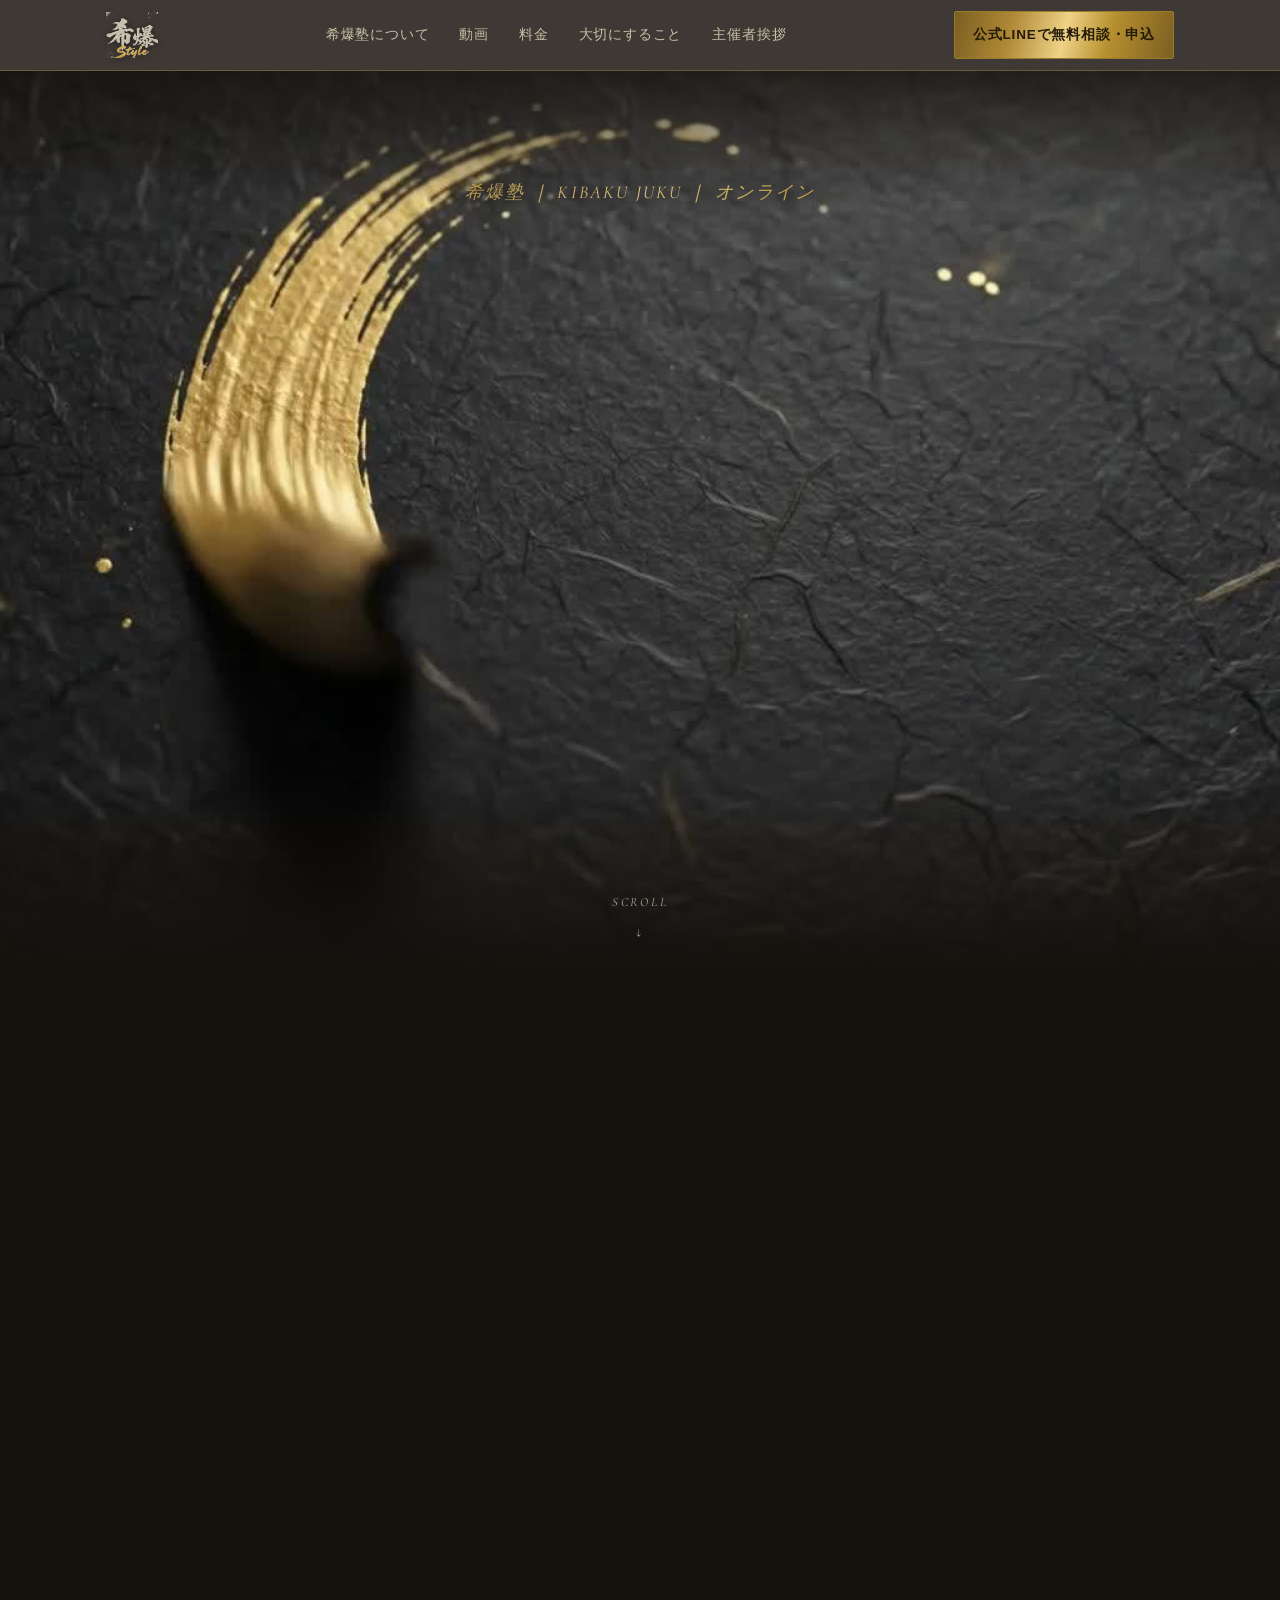
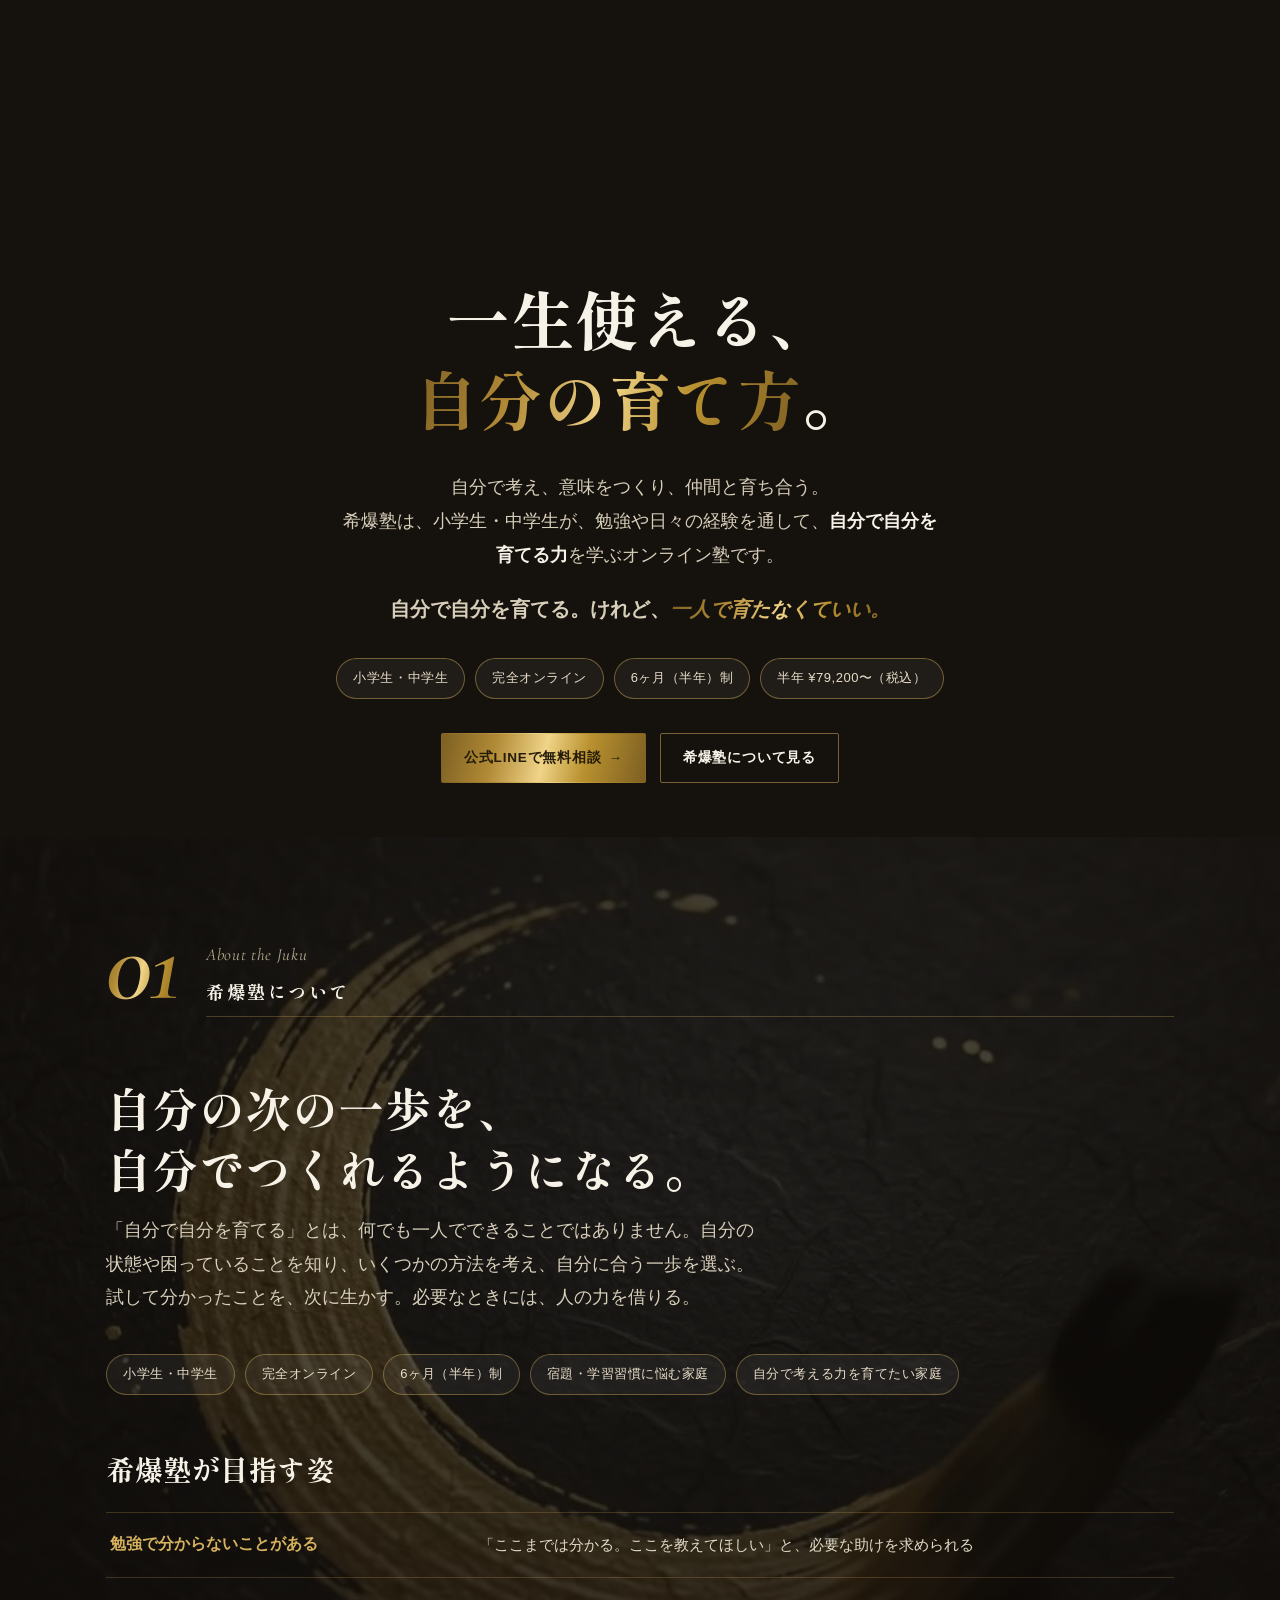
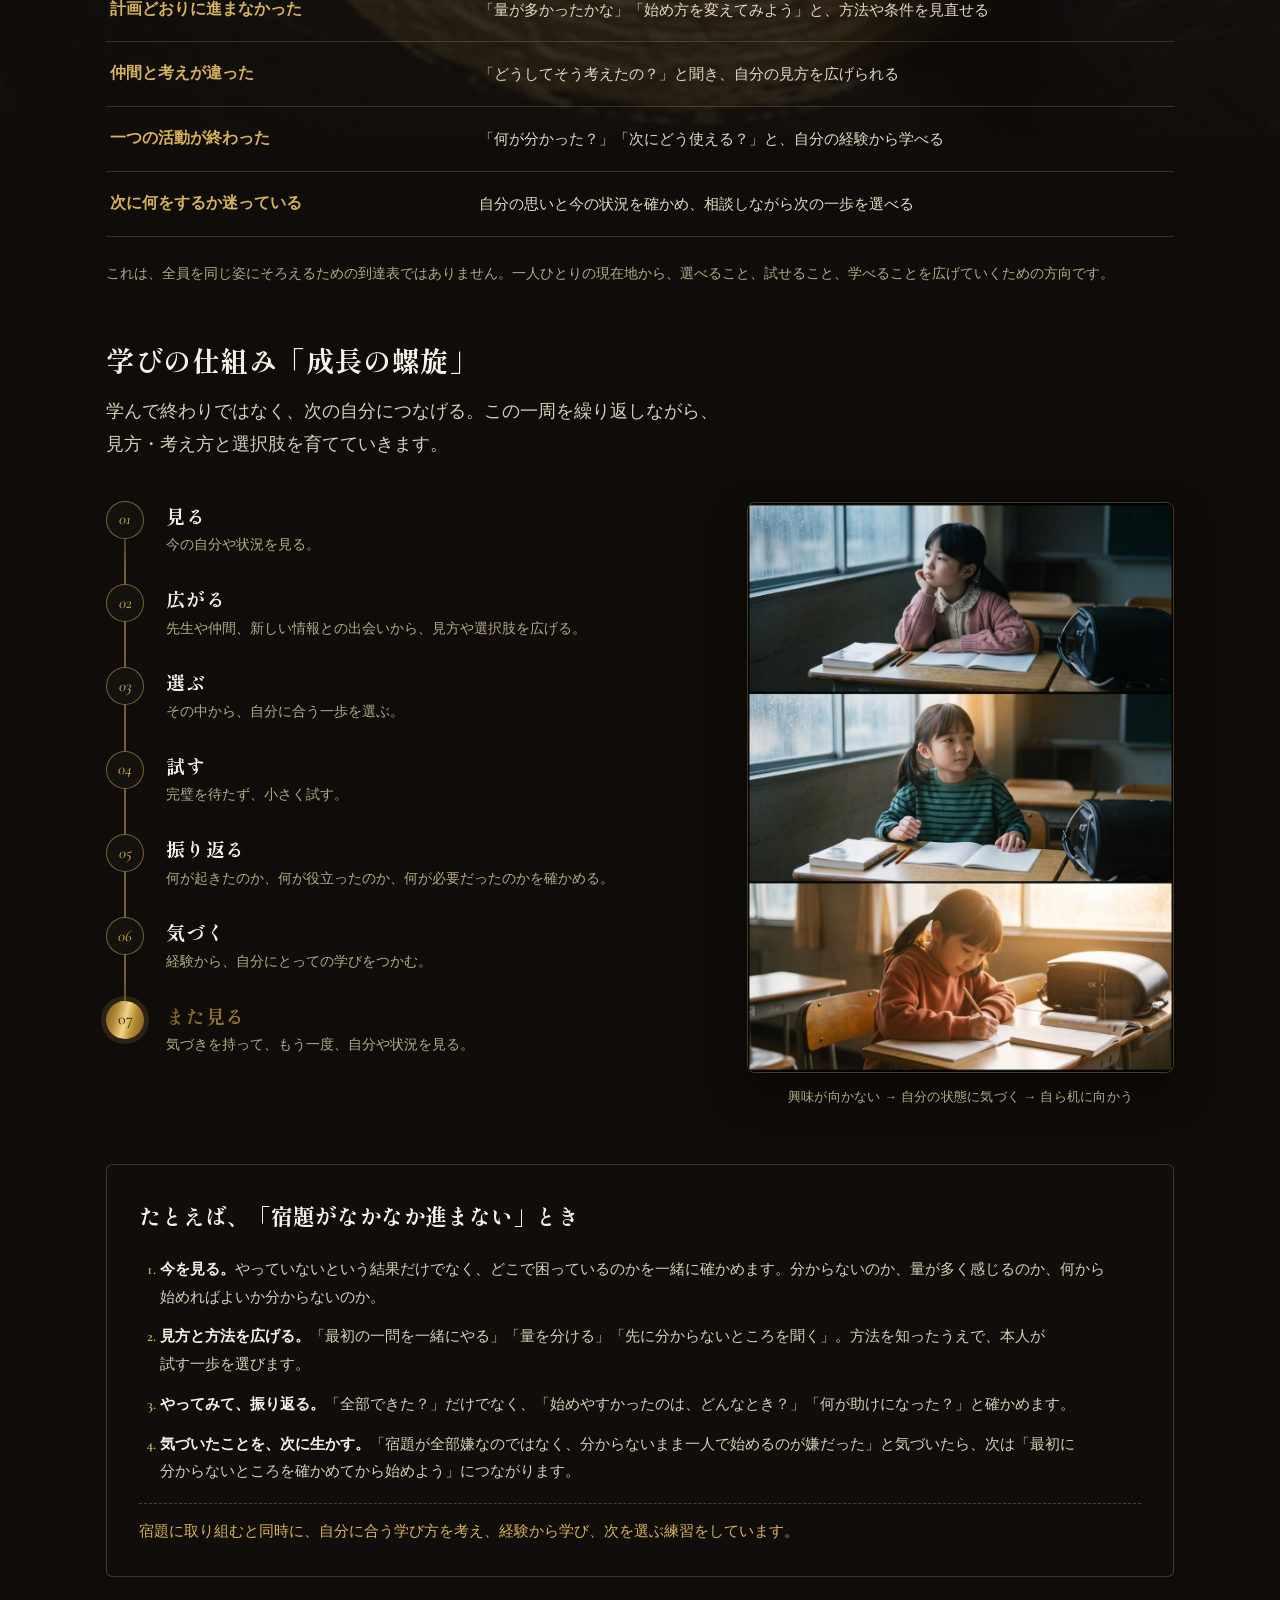
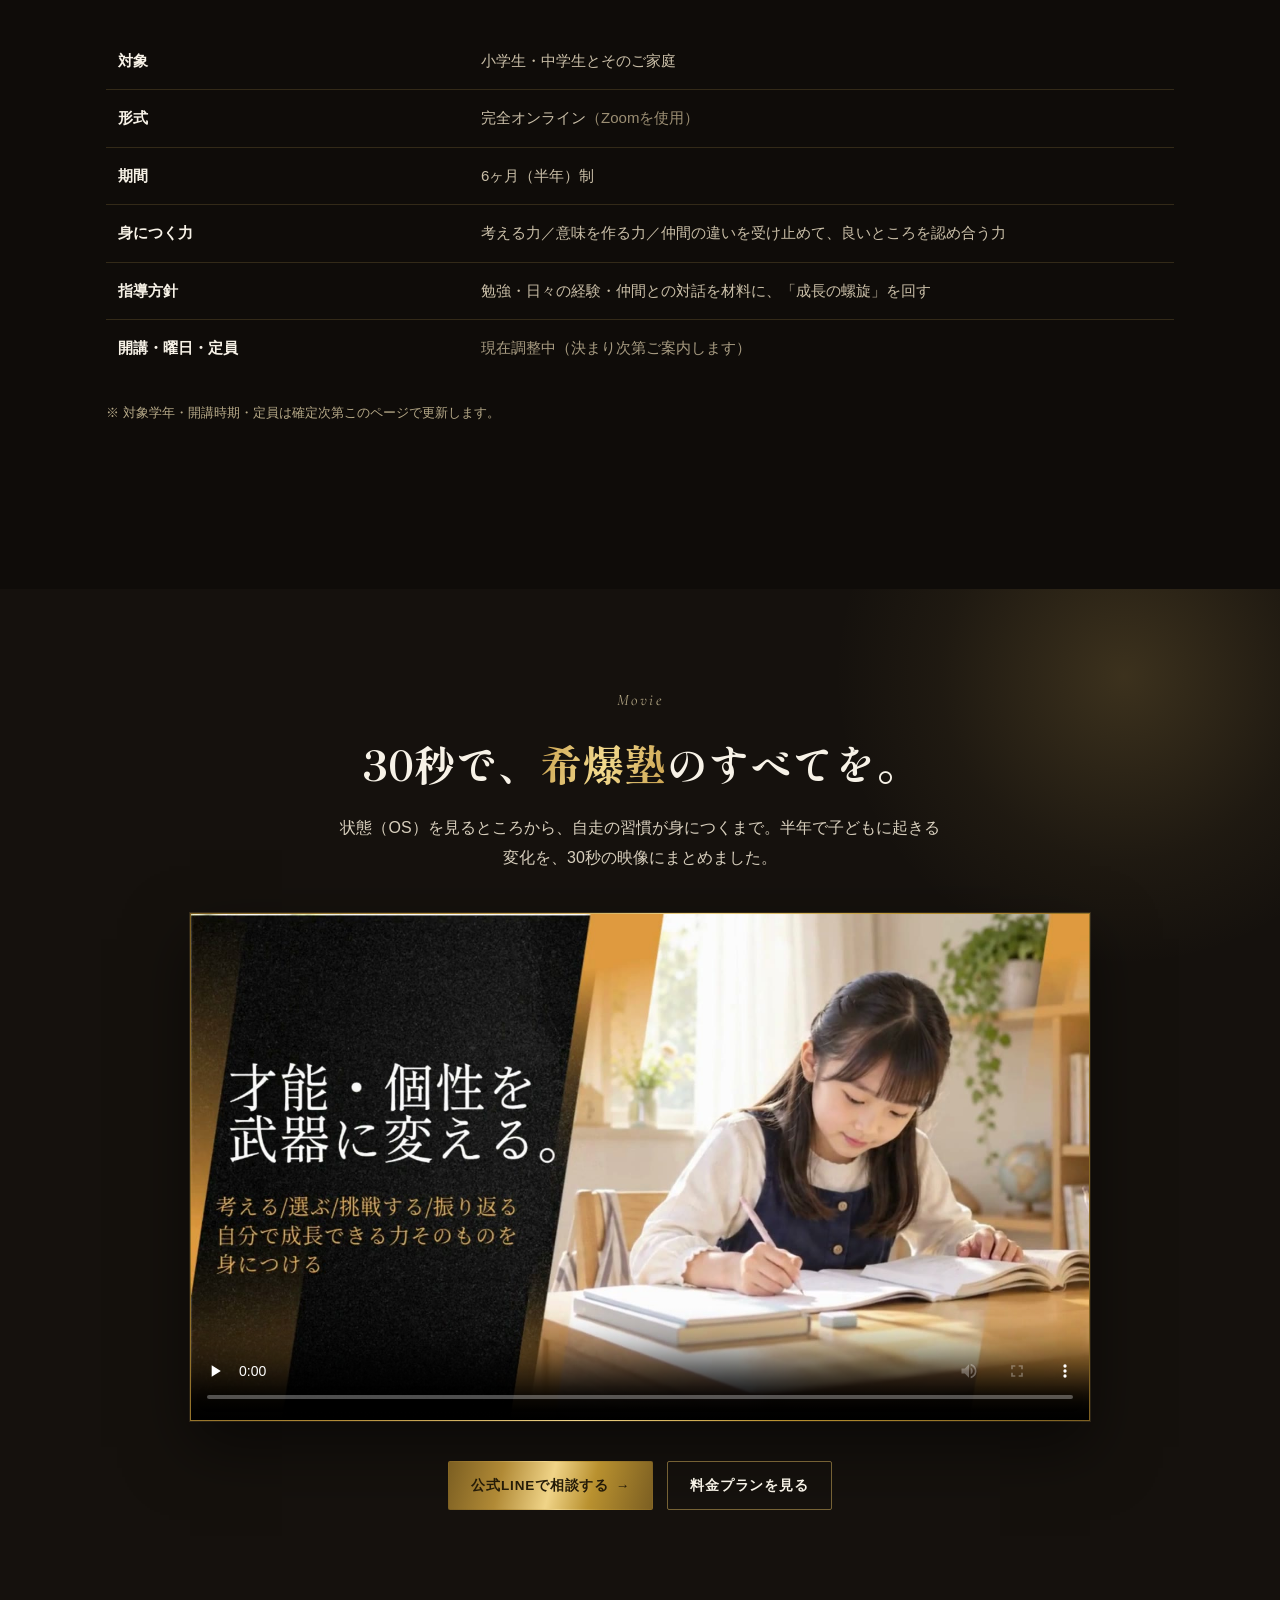
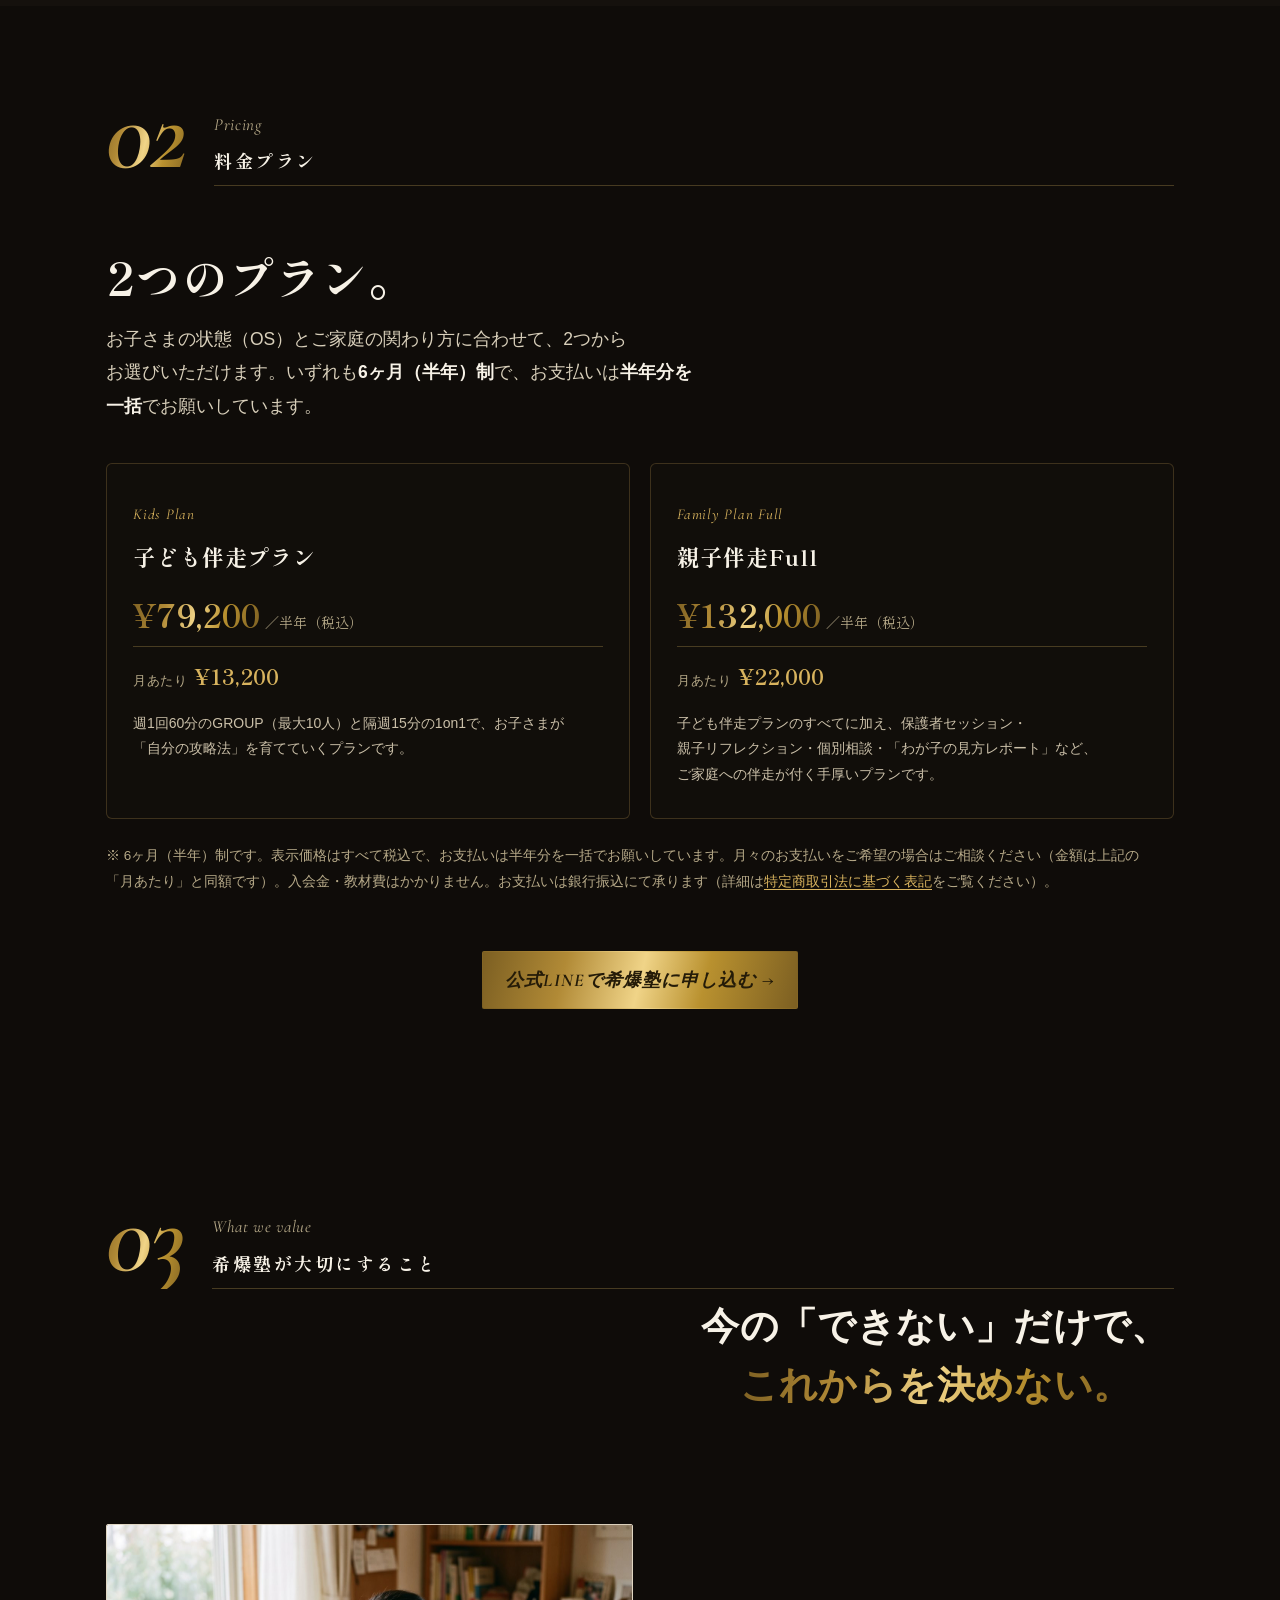
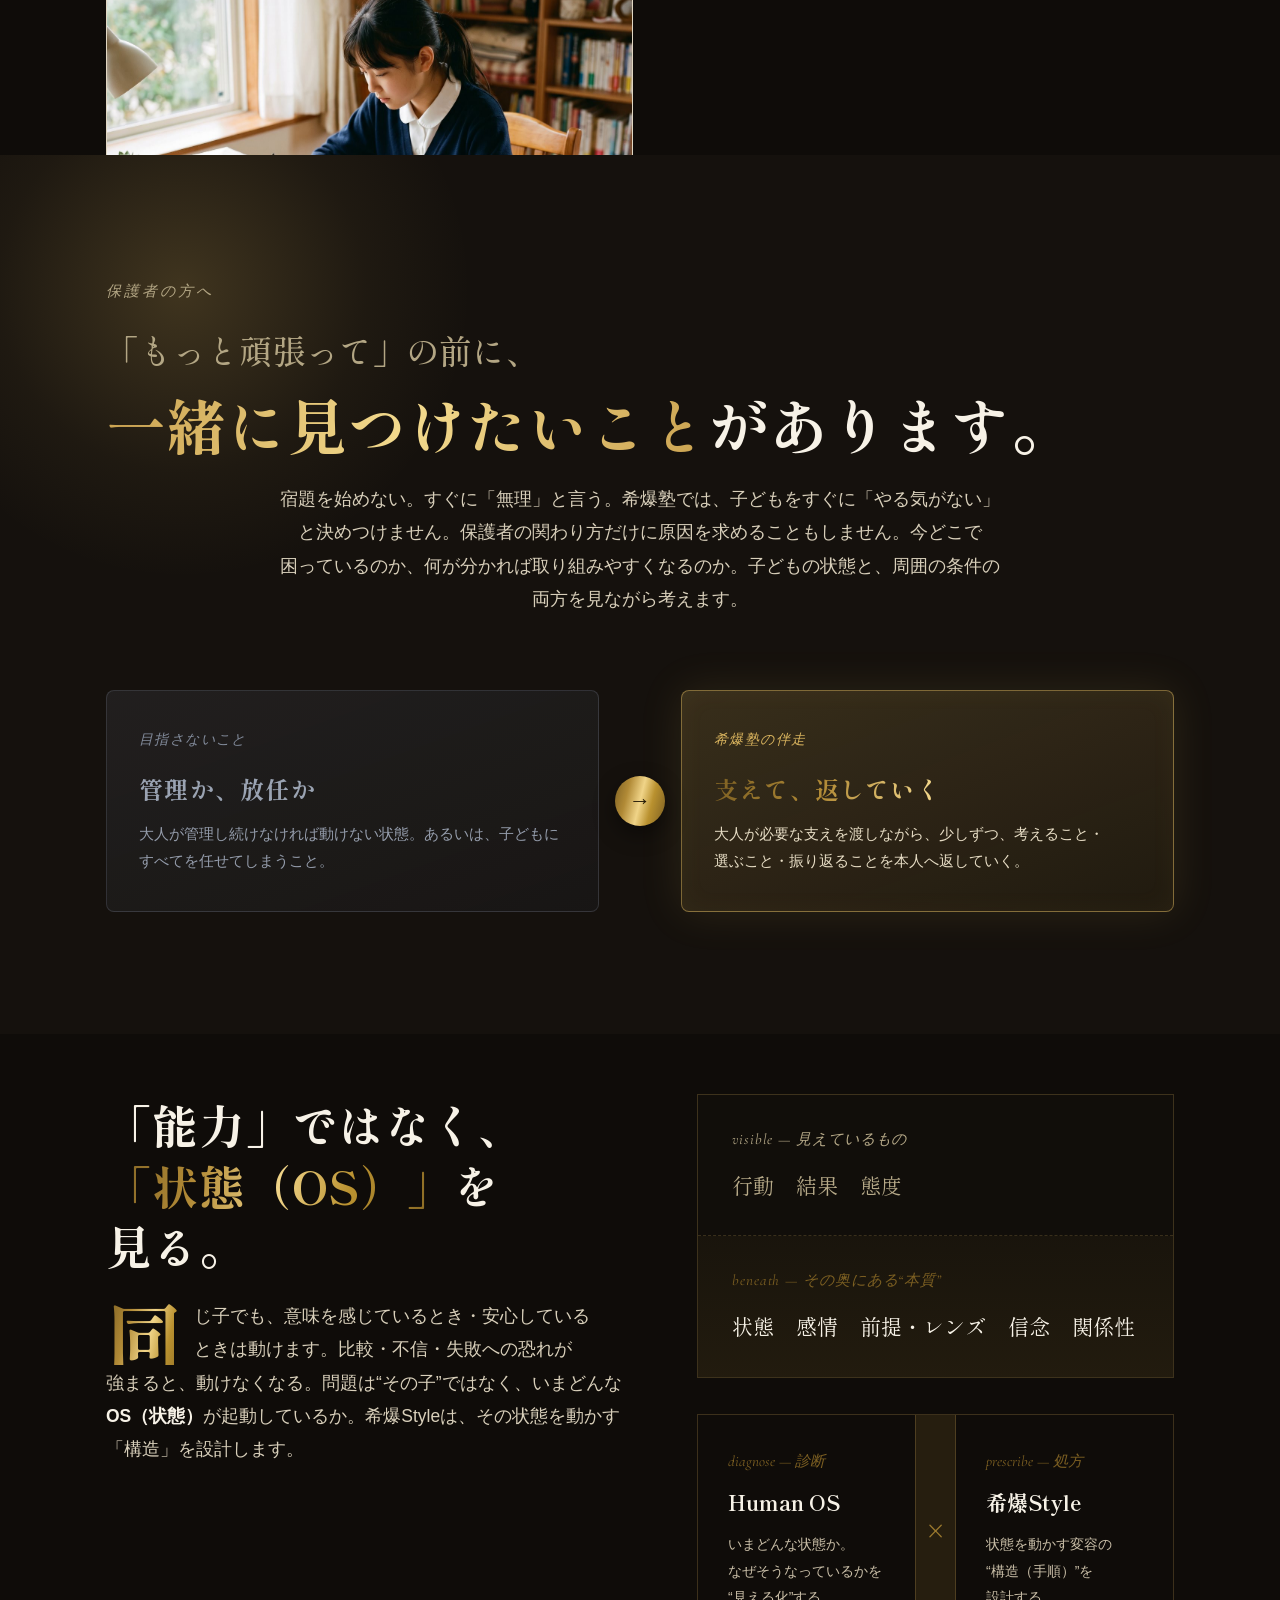
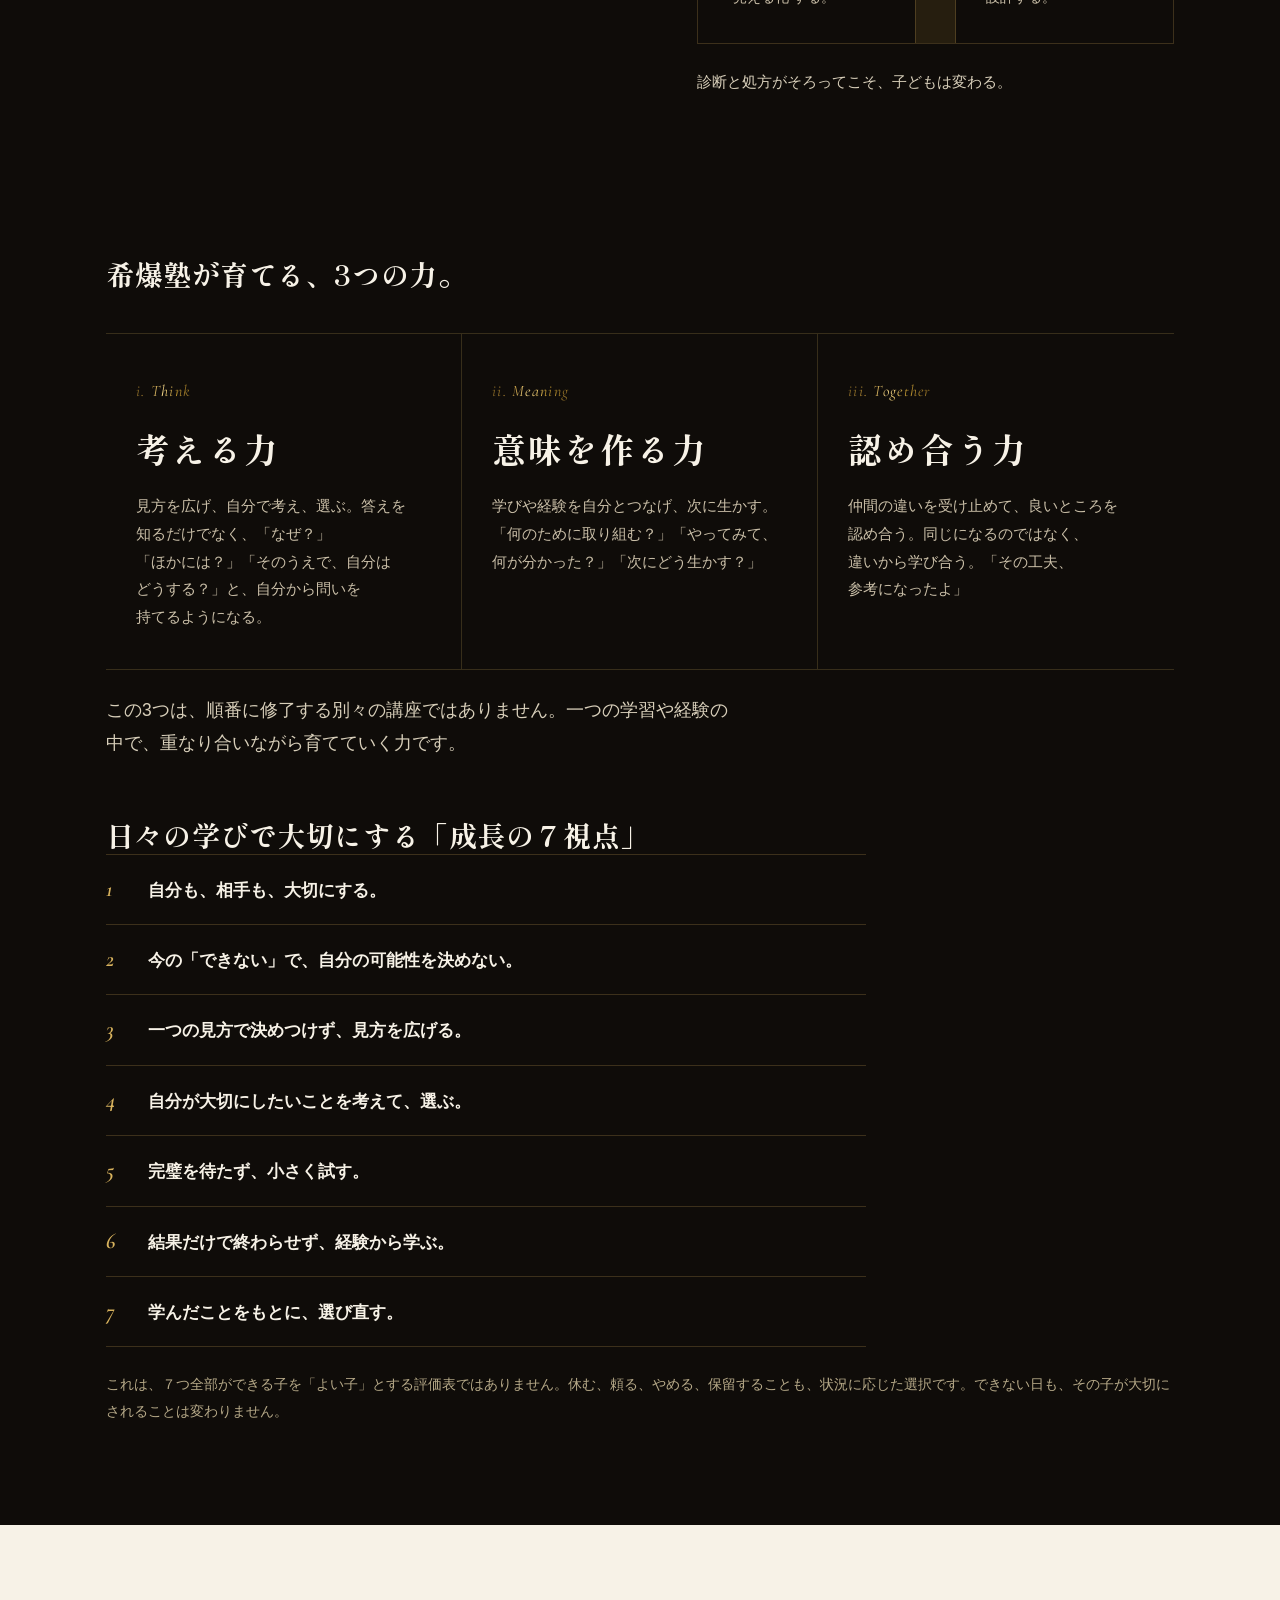
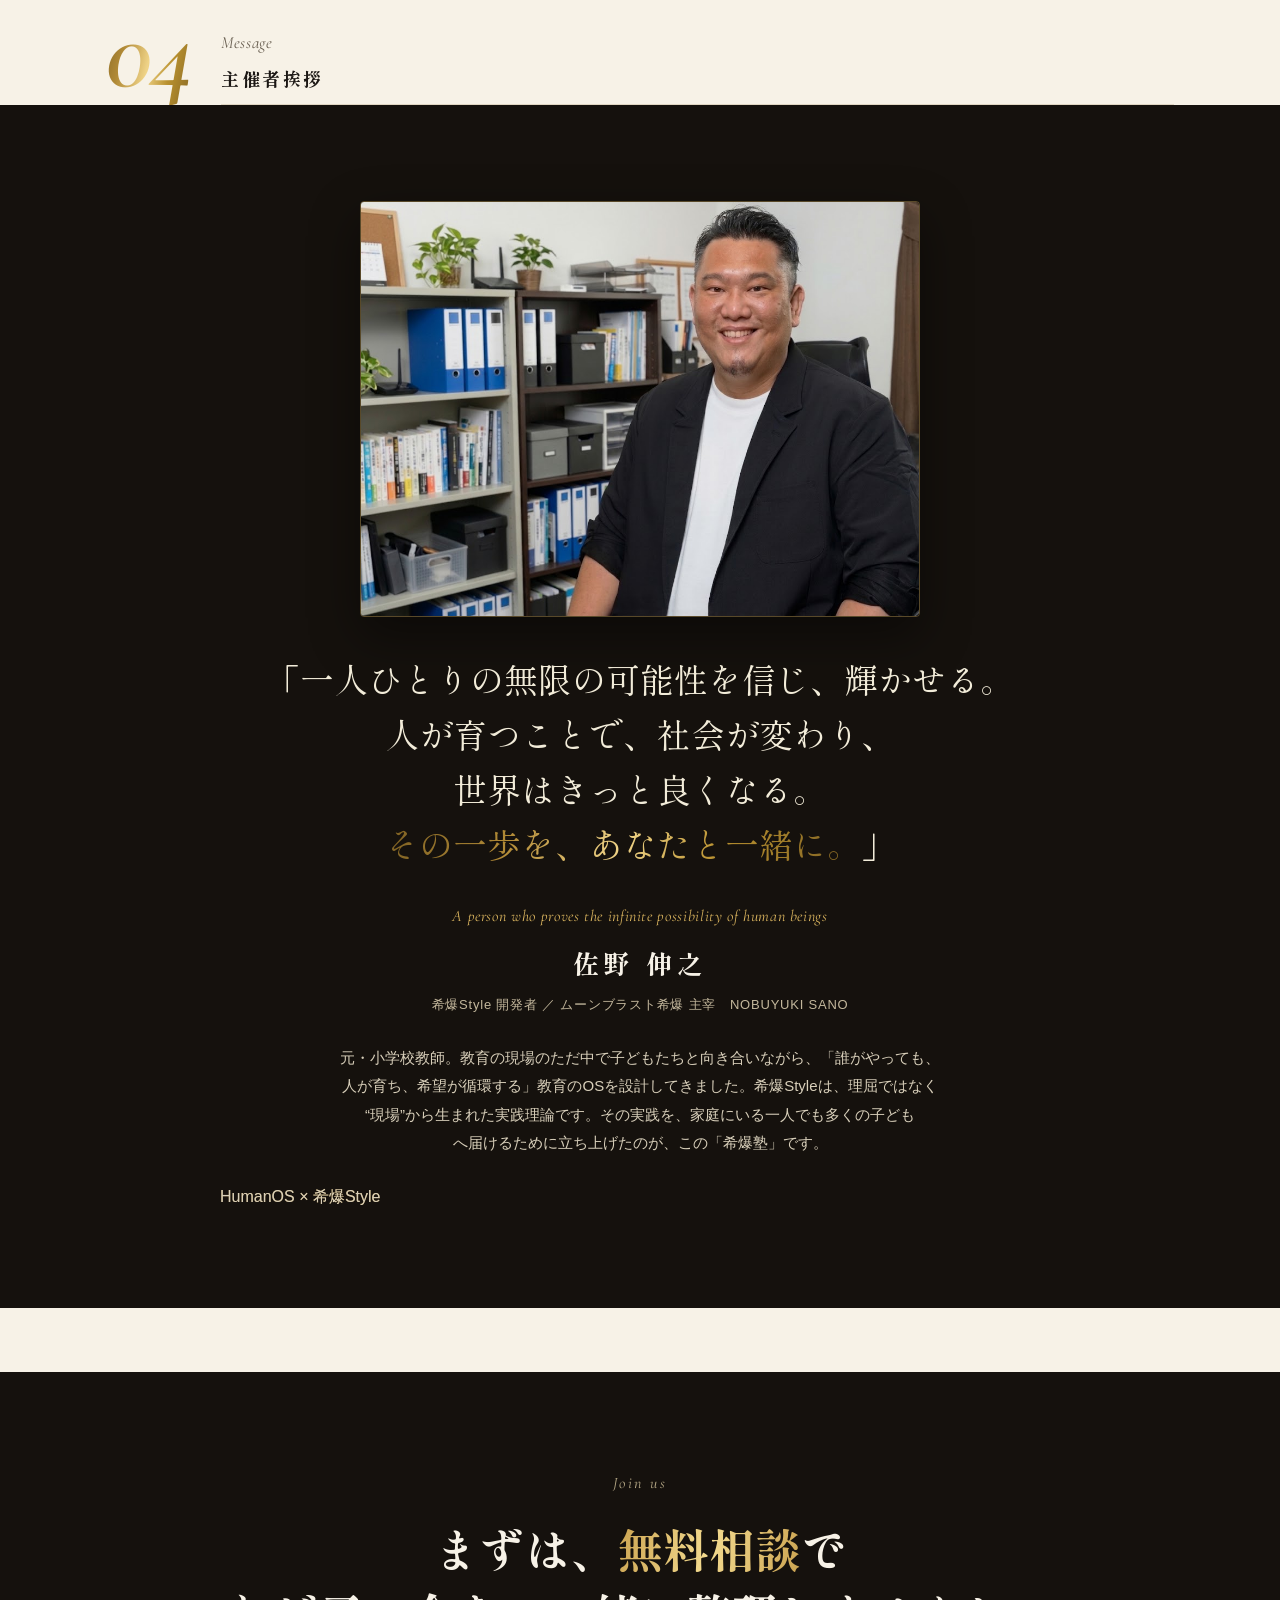
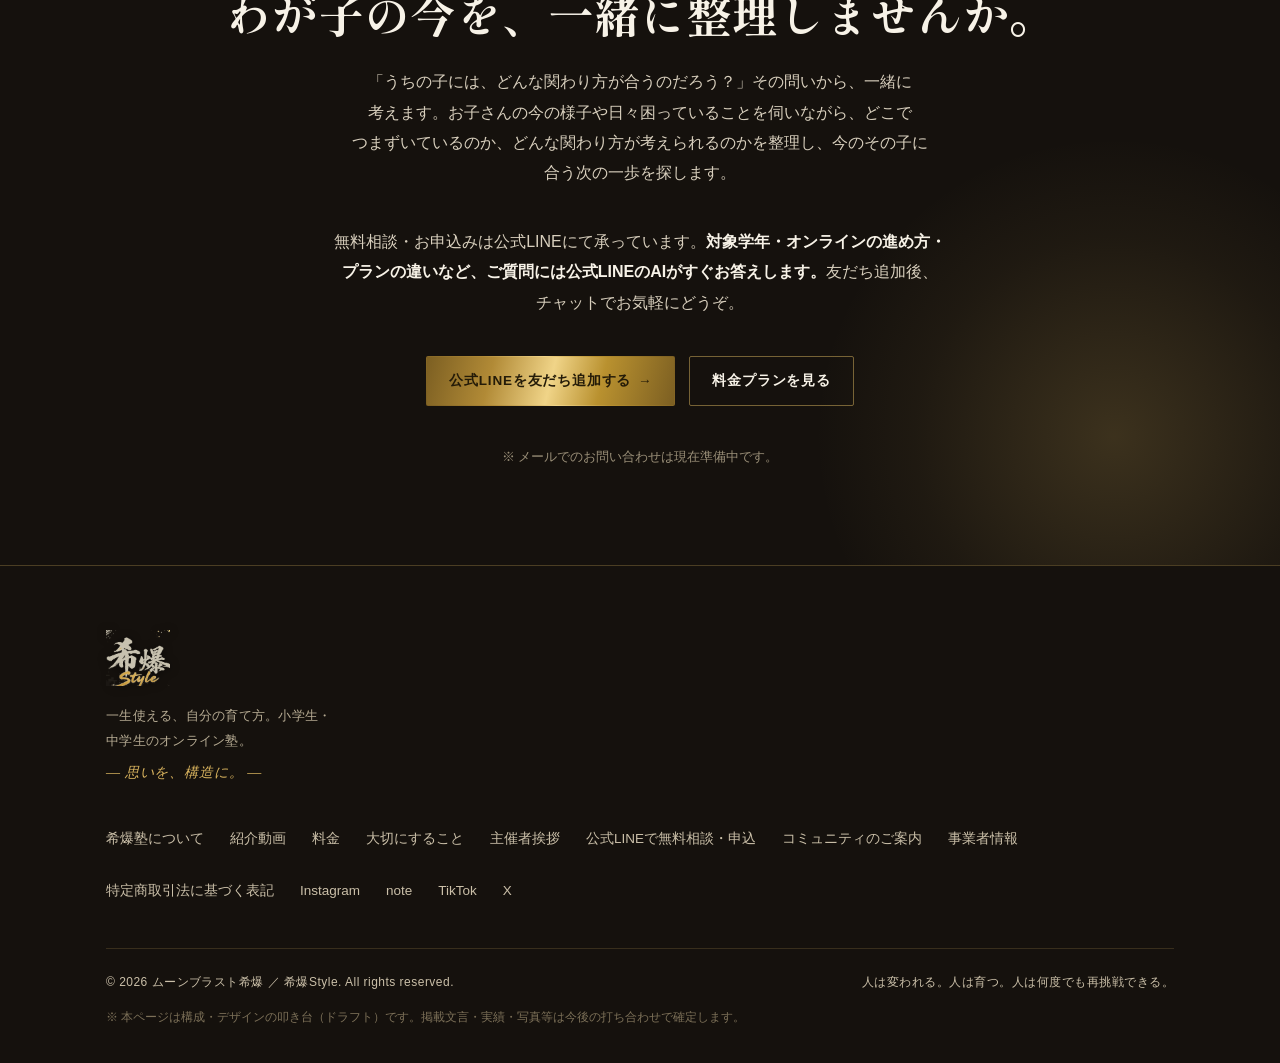
==== commit 8369bd17: "新コンセプト（一生使える、自分の育て方。）と主催者写真を反映" ====
--- a/index.html
+++ b/index.html
@@ -4,12 +4,12 @@
 <script>document.documentElement.classList.add('js');</script>
 <meta charset="UTF-8">
 <meta name="viewport" content="width=device-width, initial-scale=1.0">
-<title>希爆塾 ｜ 半年で、自走・自立・リフレクションを育てるオンライン塾</title>
-<meta name="description" content="希爆塾（きばくじゅく）は、子どもの自走・自立・リフレクションを半年で育てるオンライン塾。小学生・中学生対象／完全オンライン／6ヶ月制。半年¥79,200〜（税込）。運営：ムーンブラスト希爆。">
+<title>希爆塾 ｜ 一生使える、自分の育て方。小学生・中学生のオンライン塾</title>
+<meta name="description" content="希爆塾（きばくじゅく）は、小学生・中学生が勉強や日々の経験を通して、自分で自分を育てる力を学ぶオンライン塾。考える力・意味を作る力・違いを認め合う力を育てます。小学生・中学生対象／完全オンライン／6ヶ月制。半年¥79,200〜（税込）。運営：ムーンブラスト希爆。">
 <link rel="preconnect" href="https://fonts.googleapis.com">
 <link rel="preconnect" href="https://fonts.gstatic.com" crossorigin>
 <link href="https://fonts.googleapis.com/css2?family=Cormorant+Garamond:ital,wght@0,500;0,600;1,500;1,600&family=Shippori+Mincho+B1:wght@500;600;700;800&family=Zen+Kaku+Gothic+New:wght@400;500;700;900&display=swap" rel="stylesheet">
-<link rel="stylesheet" href="assets/style.css?v=20260927">
+<link rel="stylesheet" href="assets/style.css?v=20261028">
 </head>
 <body>
 
@@ -22,10 +22,10 @@
       <a href="#outline">希爆塾について</a>
       <a href="#promo">動画</a>
       <a href="#pricing">料金</a>
-      <a href="#philosophy">なぜ伸びるのか</a>
+      <a href="#philosophy">大切にすること</a>
       <a href="#founder">主催者挨拶</a>
     </nav>
-    <a href="contact.html" class="btn">公式LINEで相談・申込</a>
+    <a href="contact.html" class="btn">公式LINEで無料相談・申込</a>
   </div>
 </header>
 
@@ -42,16 +42,16 @@
     </div>
     <div class="wrap hero-copy">
       <h1>
-        <span class="line"><span>半年で、</span></span>
-        <span class="line"><span><em class="gold">自走・自立・リフレクション</em>を、</span></span>
-        <span class="line"><span>育てるオンライン塾。</span></span>
+        <span class="line"><span>一生使える、</span></span>
+        <span class="line"><span><em class="gold">自分の育て方</em>。</span></span>
       </h1>
-      <p class="lede">宿題を教材に、子どもが「自分から動き出す」力を育てる——小学生・中学生のためのオンライン塾です。「能力」ではなく<b>「状態（OS）」</b>を見て、<b>構造</b>で伸ばします。</p>
+      <p class="lede">自分で考え、意味をつくり、仲間と育ち合う。<br>希爆塾は、小学生・中学生が、勉強や日々の経験を通して、<b>自分で自分を育てる力</b>を学ぶオンライン塾です。</p>
+      <p class="lede hero-sub">自分で自分を育てる。けれど、<em class="gold">一人で育たなくていい。</em></p>
       <div class="tags" style="justify-content:center;margin-top:30px">
         <span class="tag">小学生・中学生</span><span class="tag">完全オンライン</span><span class="tag">6ヶ月（半年）制</span><span class="tag">半年 ¥79,200〜（税込）</span>
       </div>
       <div class="cta" style="margin-top:34px">
-        <a href="contact.html" class="btn gold">公式LINEで相談・申込 <span class="arr">→</span></a>
+        <a href="contact.html" class="btn gold">公式LINEで無料相談 <span class="arr">→</span></a>
         <a href="#outline" class="btn ghost">希爆塾について見る</a>
       </div>
     </div>
@@ -70,30 +70,54 @@
   </div>
   <section class="block">
     <div class="wrap">
-      <h2 class="head reveal depth">半年で、自分で動き出す子に。</h2>
-      <p class="lead mt16 reveal">学校の宿題を教材に、目標設定 → 実践 → リフレクション → フィードバック → 次の挑戦、のサイクルを回します。お子さまの「状態（OS）」に合わせて、自走・自立・振り返る力を育てるオンライン塾です。</p>
+      <!-- 2026-10-28: 佐野様の新コンセプト資料（希爆塾_コンセプト資料.pdf）に合わせて差し替え。旧＝「半年で、自分で動き出す子に。」と8ステップの学びの流れ -->
+      <h2 class="head reveal depth">自分の次の一歩を、<br>自分でつくれるようになる。</h2>
+      <p class="lead mt16 reveal">「自分で自分を育てる」とは、何でも一人でできることではありません。自分の状態や困っていることを知り、いくつかの方法を考え、自分に合う一歩を選ぶ。試して分かったことを、次に生かす。必要なときには、人の力を借りる。</p>
 
       <div class="tags mt40 reveal d1">
-        <span class="tag">小学生・中学生</span><span class="tag">完全オンライン</span><span class="tag">6ヶ月（半年）制</span><span class="tag">宿題・学習習慣に悩む家庭</span><span class="tag">自己肯定感・自走力を育てたい家庭</span>
-      </div>
-
-      <!-- 学びの流れ（8ステップ・縦タイムライン＋右に3段の転換イメージ） -->
-      <h3 class="head mt56 reveal" style="font-size:clamp(20px,3vw,28px)">希爆塾の学びの流れ</h3>
+        <span class="tag">小学生・中学生</span><span class="tag">完全オンライン</span><span class="tag">6ヶ月（半年）制</span><span class="tag">宿題・学習習慣に悩む家庭</span><span class="tag">自分で考える力を育てたい家庭</span>
+      </div>
+
+      <!-- 目指す姿（日々の場面 → 育てていきたい姿） -->
+      <h3 class="head mt56 reveal" style="font-size:clamp(20px,3vw,28px)">希爆塾が目指す姿</h3>
+      <div class="scenes mt24 reveal depth">
+        <div class="scene"><p class="sc-when">勉強で分からないことがある</p><p class="sc-to">「ここまでは分かる。ここを教えてほしい」と、必要な助けを求められる</p></div>
+        <div class="scene"><p class="sc-when">計画どおりに進まなかった</p><p class="sc-to">「量が多かったかな」「始め方を変えてみよう」と、方法や条件を見直せる</p></div>
+        <div class="scene"><p class="sc-when">仲間と考えが違った</p><p class="sc-to">「どうしてそう考えたの？」と聞き、自分の見方を広げられる</p></div>
+        <div class="scene"><p class="sc-when">一つの活動が終わった</p><p class="sc-to">「何が分かった？」「次にどう使える？」と、自分の経験から学べる</p></div>
+        <div class="scene"><p class="sc-when">次に何をするか迷っている</p><p class="sc-to">自分の思いと今の状況を確かめ、相談しながら次の一歩を選べる</p></div>
+      </div>
+      <p class="mt24 reveal" style="font-size:13.5px;color:var(--ink-soft)">これは、全員を同じ姿にそろえるための到達表ではありません。一人ひとりの現在地から、選べること、試せること、学べることを広げていくための方向です。</p>
+
+      <!-- 成長の螺旋（7ステップ・縦タイムライン＋右に転換イメージ） -->
+      <h3 class="head mt56 reveal" style="font-size:clamp(20px,3vw,28px)">学びの仕組み「成長の螺旋」</h3>
+      <p class="lead mt16 reveal">学んで終わりではなく、次の自分につなげる。この一周を繰り返しながら、見方・考え方と選択肢を育てていきます。</p>
       <div class="flow-split">
         <div class="flow reveal depth">
-          <div class="fstep"><span class="fnum">01</span><div class="ftitle">状態（OS）を見る</div><div class="fdesc">いまのお子さまの状態を、まず見定める。</div></div>
-          <div class="fstep"><span class="fnum">02</span><div class="ftitle">目標の構造化</div><div class="fdesc">大きな目標を、今日の小さな一歩に分解する。</div></div>
-          <div class="fstep"><span class="fnum">03</span><div class="ftitle">実践（宿題）</div><div class="fdesc">学校の宿題を教材に、まず動いてみる。</div></div>
-          <div class="fstep"><span class="fnum">04</span><div class="ftitle">体験</div><div class="fdesc">やってみて、できた・つまずいたを実感する。</div></div>
-          <div class="fstep"><span class="fnum">05</span><div class="ftitle">リフレクション</div><div class="fdesc">何が起きたかを、一緒に振り返る。</div></div>
-          <div class="fstep"><span class="fnum">06</span><div class="ftitle">確信</div><div class="fdesc">「やればできる」という手応えをつかむ。</div></div>
-          <div class="fstep"><span class="fnum">07</span><div class="ftitle">OS更新</div><div class="fdesc">状態（OS）そのものが、書き換わっていく。</div></div>
-          <div class="fstep goal"><span class="fnum">08</span><div class="ftitle">自走の習慣へ</div><div class="fdesc">言われなくても、自分から動き続ける。</div></div>
+          <div class="fstep"><span class="fnum">01</span><div class="ftitle">見る</div><div class="fdesc">今の自分や状況を見る。</div></div>
+          <div class="fstep"><span class="fnum">02</span><div class="ftitle">広がる</div><div class="fdesc">先生や仲間、新しい情報との出会いから、見方や選択肢を広げる。</div></div>
+          <div class="fstep"><span class="fnum">03</span><div class="ftitle">選ぶ</div><div class="fdesc">その中から、自分に合う一歩を選ぶ。</div></div>
+          <div class="fstep"><span class="fnum">04</span><div class="ftitle">試す</div><div class="fdesc">完璧を待たず、小さく試す。</div></div>
+          <div class="fstep"><span class="fnum">05</span><div class="ftitle">振り返る</div><div class="fdesc">何が起きたのか、何が役立ったのか、何が必要だったのかを確かめる。</div></div>
+          <div class="fstep"><span class="fnum">06</span><div class="ftitle">気づく</div><div class="fdesc">経験から、自分にとっての学びをつかむ。</div></div>
+          <div class="fstep goal"><span class="fnum">07</span><div class="ftitle">また見る</div><div class="fdesc">気づきを持って、もう一度、自分や状況を見る。</div></div>
         </div>
         <div class="flow-img reveal d1">
           <img src="assets/generated/flow_transform.jpg" alt="学習に興味が向かない状態から、自分の状態と手立てに気づき、自ら机に向かうまでの3段階の変化">
           <p class="flow-cap">興味が向かない → 自分の状態に気づく → 自ら机に向かう</p>
         </div>
+      </div>
+
+      <!-- 実際の学び（宿題が進まない場面の例） -->
+      <div class="example mt56 reveal depth">
+        <p class="ex-kick">たとえば、「宿題がなかなか進まない」とき</p>
+        <ol class="ex-steps">
+          <li><b>今を見る。</b>やっていないという結果だけでなく、どこで困っているのかを一緒に確かめます。分からないのか、量が多く感じるのか、何から始めればよいか分からないのか。</li>
+          <li><b>見方と方法を広げる。</b>「最初の一問を一緒にやる」「量を分ける」「先に分からないところを聞く」。方法を知ったうえで、本人が試す一歩を選びます。</li>
+          <li><b>やってみて、振り返る。</b>「全部できた？」だけでなく、「始めやすかったのは、どんなとき？」「何が助けになった？」と確かめます。</li>
+          <li><b>気づいたことを、次に生かす。</b>「宿題が全部嫌なのではなく、分からないまま一人で始めるのが嫌だった」と気づいたら、次は「最初に分からないところを確かめてから始めよう」につながります。</li>
+        </ol>
+        <p class="ex-note">宿題に取り組むと同時に、自分に合う学び方を考え、経験から学び、次を選ぶ練習をしています。</p>
       </div>
 
       <!-- 概要スペック（要確認はプレースホルダー） -->
@@ -103,8 +127,8 @@
             <tr><th style="text-align:left;padding:14px 12px;border-bottom:1px solid var(--line);width:34%;white-space:nowrap">対象</th><td style="padding:14px 12px;border-bottom:1px solid var(--line)">小学生・中学生とそのご家庭</td></tr>
             <tr><th style="text-align:left;padding:14px 12px;border-bottom:1px solid var(--line)">形式</th><td style="padding:14px 12px;border-bottom:1px solid var(--line)">完全オンライン<span style="color:var(--ink-soft)">（Zoomを使用）</span></td></tr>
             <tr><th style="text-align:left;padding:14px 12px;border-bottom:1px solid var(--line)">期間</th><td style="padding:14px 12px;border-bottom:1px solid var(--line)">6ヶ月（半年）制</td></tr>
-            <tr><th style="text-align:left;padding:14px 12px;border-bottom:1px solid var(--line)">身につく力</th><td style="padding:14px 12px;border-bottom:1px solid var(--line)">自走・自立・リフレクション（振り返る力）</td></tr>
-            <tr><th style="text-align:left;padding:14px 12px;border-bottom:1px solid var(--line)">指導方針</th><td style="padding:14px 12px;border-bottom:1px solid var(--line)">「状態（OS）を見て、構造で引き出す」</td></tr>
+            <tr><th style="text-align:left;padding:14px 12px;border-bottom:1px solid var(--line)">身につく力</th><td style="padding:14px 12px;border-bottom:1px solid var(--line)">考える力／意味を作る力／仲間の違いを受け止めて、良いところを認め合う力</td></tr>
+            <tr><th style="text-align:left;padding:14px 12px;border-bottom:1px solid var(--line)">指導方針</th><td style="padding:14px 12px;border-bottom:1px solid var(--line)">勉強・日々の経験・仲間との対話を材料に、「成長の螺旋」を回す</td></tr>
             <tr><th style="text-align:left;padding:14px 12px">開講・曜日・定員</th><td style="padding:14px 12px;color:var(--ink-soft)">現在調整中（決まり次第ご案内します）</td></tr>
           </tbody>
         </table>
@@ -179,7 +203,7 @@
   <div class="chapter" id="philosophy">
     <div class="wrap reveal">
       <div class="cnum gold">03</div>
-      <div class="cmeta"><div class="ckick">Why it works</div><div class="ctitle">なぜ、希爆塾で伸びるのか</div></div>
+      <div class="cmeta"><div class="ckick">What we value</div><div class="ctitle">希爆塾が大切にすること</div></div>
     </div>
   </div>
 
@@ -191,7 +215,7 @@
           <img src="assets/generated/child_study.jpg" data-parallax="0.3" alt="自分から机に向かい、集中して学ぶ子ども。希爆塾が育てる“自走”のイメージ" style="border-radius:2px;border:1px solid var(--line)">
         </div>
         <div class="reveal d1" style="display:flex;align-items:center">
-          <p class="pull">問題は、その子じゃない。<br>足りないのは、<span class="gold">自分から動き出す構造</span>だ。</p>
+          <p class="pull">今の「できない」だけで、<br><span class="gold">これからを決めない。</span></p>
         </div>
       </div>
     </div>
@@ -200,22 +224,23 @@
   <!-- 視点の転換（統制→循環・ダーク） -->
   <section class="invert" id="shift">
     <div class="wrap">
-      <p class="cnum2">視点の転換</p>
+      <p class="cnum2">保護者の方へ</p>
       <p class="big reveal">
-        <span class="small">必要なのは、もっと強い「言い聞かせ」ではない。</span>
-        いま必要なのは、<br><em>子どもが自分から動き出す「自走のOS」</em>だ。
+        <span class="small">「もっと頑張って」の前に、</span>
+        <em>一緒に見つけたいこと</em>があります。
       </p>
+      <p class="lead reveal" style="max-width:720px;margin:20px auto 0;text-align:center">宿題を始めない。すぐに「無理」と言う。希爆塾では、子どもをすぐに「やる気がない」と決めつけません。保護者の関わり方だけに原因を求めることもしません。今どこで困っているのか、何が分かれば取り組みやすくなるのか。子どもの状態と、周囲の条件の両方を見ながら考えます。</p>
       <div class="shift-ba reveal d1">
         <div class="from">
-          <span class="bakick">Before ― これまで</span>
-          <h4>統制</h4>
-          <p>大人が指示して動かす。言われないと動かない。親も本人も疲れ、やがて「どうせ無理」が積み重なっていく。</p>
+          <span class="bakick">目指さないこと</span>
+          <h4>管理か、放任か</h4>
+          <p>大人が管理し続けなければ動けない状態。あるいは、子どもにすべてを任せてしまうこと。</p>
         </div>
         <div class="ba-arrow" aria-hidden="true">→</div>
         <div class="to">
-          <span class="bakick">After ― これから</span>
-          <h4>循環</h4>
-          <p>構造と習慣で回る。自分で決めて動き出し、できた実感が次の挑戦を生む。親が管理しなくても、子どもが自ら育ち続ける。</p>
+          <span class="bakick">希爆塾の伴走</span>
+          <h4>支えて、返していく</h4>
+          <p>大人が必要な支えを渡しながら、少しずつ、考えること・選ぶこと・振り返ることを本人へ返していく。</p>
         </div>
       </div>
     </div>
@@ -248,13 +273,26 @@
   <!-- 希爆Styleが大切にする3つ（values・圧縮） -->
   <section class="block">
     <div class="wrap">
-      <h3 class="head reveal" style="font-size:clamp(20px,3vw,28px)">希爆Styleが大切にする、3つのこと。</h3>
+      <h3 class="head reveal" style="font-size:clamp(20px,3vw,28px)">希爆塾が育てる、3つの力。</h3>
       <div class="values mt40 reveal depth d1">
-        <div class="v"><span class="vn gold">i. 挑戦</span><h3>挑戦</h3><p>失敗を恐れず、一歩を踏み出す勇気。動き出した瞬間から、成長は始まる。</p></div>
-        <div class="v"><span class="vn gold">ii. 承認</span><h3>承認</h3><p>存在・努力・成長を認め合う。安心が、次の挑戦の土台になる。</p></div>
-        <div class="v"><span class="vn gold">iii. 再挑戦</span><h3>再挑戦</h3><p>失敗しても、何度でも立ち上がれるという確信。ここから希望が生まれる。</p></div>
-      </div>
-      <p class="lead mt24 reveal">この3つが循環しはじめると、子どもは驚くほど伸びはじめます。</p>
+        <div class="v"><span class="vn gold">i. Think</span><h3>考える力</h3><p>見方を広げ、自分で考え、選ぶ。答えを知るだけでなく、「なぜ？」「ほかには？」「そのうえで、自分はどうする？」と、自分から問いを持てるようになる。</p></div>
+        <div class="v"><span class="vn gold">ii. Meaning</span><h3>意味を作る力</h3><p>学びや経験を自分とつなげ、次に生かす。「何のために取り組む？」「やってみて、何が分かった？」「次にどう生かす？」</p></div>
+        <div class="v"><span class="vn gold">iii. Together</span><h3>認め合う力</h3><p>仲間の違いを受け止めて、良いところを認め合う。同じになるのではなく、違いから学び合う。「その工夫、参考になったよ」</p></div>
+      </div>
+      <p class="lead mt24 reveal">この3つは、順番に修了する別々の講座ではありません。一つの学習や経験の中で、重なり合いながら育てていく力です。</p>
+
+      <!-- 成長の7視点（2026-10-28 新コンセプトから追加） -->
+      <h3 class="head mt56 reveal" style="font-size:clamp(20px,3vw,28px)">日々の学びで大切にする「成長の７視点」</h3>
+      <ol class="seven mt24 reveal depth">
+        <li>自分も、相手も、大切にする。</li>
+        <li>今の「できない」で、自分の可能性を決めない。</li>
+        <li>一つの見方で決めつけず、見方を広げる。</li>
+        <li>自分が大切にしたいことを考えて、選ぶ。</li>
+        <li>完璧を待たず、小さく試す。</li>
+        <li>結果だけで終わらせず、経験から学ぶ。</li>
+        <li>学んだことをもとに、選び直す。</li>
+      </ol>
+      <p class="mt24 reveal" style="font-size:14px;color:var(--ink-soft)">これは、７つ全部ができる子を「よい子」とする評価表ではありません。休む、頼る、やめる、保留することも、状況に応じた選択です。できない日も、その子が大切にされることは変わりません。</p>
     </div>
   </section>
 
@@ -270,7 +308,8 @@
   <section class="section-dark" id="founder">
     <div class="wrap">
       <div class="dev reveal">
-        <!-- 写真：掲載可能な顔写真を佐野さんに確認後に差し替え -->
+        <!-- 写真：2026-10-28 佐野様ご提供 -->
+        <img class="founder-photo" src="assets/sano_portrait.jpg" width="1024" height="760" loading="lazy" alt="希爆Style開発者・ムーンブラスト希爆主宰 佐野伸之">
         <p class="pq">「一人ひとりの無限の可能性を信じ、輝かせる。<br>人が育つことで、社会が変わり、<br>世界はきっと良くなる。<br><span class="gold">その一歩を、あなたと一緒に。</span>」</p>
         <p class="id">A person who proves the infinite possibility of human beings</p>
         <p class="name">佐野 伸之</p>
@@ -285,8 +324,9 @@
   <section class="consult section-dark" id="consult">
     <div class="wrap">
       <p class="lbl">Join us</p>
-      <h2>まずは、<em>公式LINE</em>で。<br>相談も、お申込みも。</h2>
-      <p class="sub">希爆塾のご相談・お申込みは公式LINEにて承っています。<b>対象学年・オンラインの進め方・プランの違いなど、ご質問には公式LINEのAIがすぐお答えします。</b>友だち追加後、チャットでお気軽にどうぞ。</p>
+      <h2>まずは、<em>無料相談</em>で<br>わが子の今を、一緒に整理しませんか。</h2>
+      <p class="sub">「うちの子には、どんな関わり方が合うのだろう？」その問いから、一緒に考えます。お子さんの今の様子や日々困っていることを伺いながら、どこでつまずいているのか、どんな関わり方が考えられるのかを整理し、今のその子に合う次の一歩を探します。</p>
+      <p class="sub">無料相談・お申込みは公式LINEにて承っています。<b>対象学年・オンラインの進め方・プランの違いなど、ご質問には公式LINEのAIがすぐお答えします。</b>友だち追加後、チャットでお気軽にどうぞ。</p>
       <div class="cta">
         <a href="https://line.me/R/ti/p/@929dknui" class="btn gold">公式LINEを友だち追加する <span class="arr">→</span></a>
         <a href="#pricing" class="btn ghost">料金プランを見る</a>
@@ -302,15 +342,15 @@
     <div class="frow">
       <div>
         <a href="#top" class="logo-f" aria-label="希爆塾"><img src="assets/logo_mark_light.png" alt="希爆Style ｜ ムーンブラスト希爆"></a>
-        <p class="tag">半年で、自走・自立・リフレクションを育てるオンライン塾。<span class="ft-line">― 思いを、構造に。 ―</span></p>
+        <p class="tag">一生使える、自分の育て方。小学生・中学生のオンライン塾。<span class="ft-line">― 思いを、構造に。 ―</span></p>
       </div>
       <nav class="fnav">
         <a href="#outline">希爆塾について</a>
         <a href="#promo">紹介動画</a>
         <a href="#pricing">料金</a>
-        <a href="#philosophy">なぜ伸びるのか</a>
+        <a href="#philosophy">大切にすること</a>
         <a href="#founder">主催者挨拶</a>
-        <a href="contact.html">公式LINEで相談・申込</a>
+        <a href="contact.html">公式LINEで無料相談・申込</a>
         <a href="guide.html">コミュニティのご案内</a>
         <a href="company.html">事業者情報</a>
         <a href="legal.html">特定商取引法に基づく表記</a>
--- a/assets/style.css
+++ b/assets/style.css
@@ -632,3 +632,32 @@
 @media (max-width:760px){
   .head br, .big br, .pull br{ display: none; }
 }
+
+/* ===== 2026-10-28 追加：新コンセプト（一生使える、自分の育て方。）の新ブロック ===== */
+.hero-copy .hero-sub{margin-top:14px;font-family:var(--serif);font-weight:600;font-size:clamp(16px,2vw,20px)}
+.hero-copy .hero-sub em{display:inline-block}
+/* 目指す姿：日々の場面 → 育てていきたい姿 */
+.scenes{display:grid;gap:0;border-top:1px solid rgba(216,179,94,.22)}
+.scene{display:grid;grid-template-columns:minmax(0,.8fr) minmax(0,1.6fr);gap:24px;padding:18px 4px;border-bottom:1px solid rgba(216,179,94,.22)}
+.scene .sc-when{font-family:var(--serif);font-weight:600;color:var(--gold-lt);font-size:15.5px;line-height:1.7}
+.scene .sc-to{color:#e3dac6;font-size:15px;line-height:1.85}
+/* 宿題の例 */
+.example{background:rgba(20,16,12,.55);border:1px solid rgba(216,179,94,.25);border-radius:6px;padding:30px 32px}
+.example .ex-kick{font-family:var(--serif);font-weight:700;font-size:clamp(18px,2.4vw,22px);color:var(--washi)}
+.example .ex-steps{margin:18px 0 0;padding-left:1.4em;display:grid;gap:12px;color:#d8cfba;font-size:15px;line-height:1.85}
+.example .ex-steps b{color:var(--washi)}
+.example .ex-steps li::marker{color:var(--gold-lt);font-family:var(--latin);font-weight:600}
+.example .ex-note{margin-top:18px;padding-top:14px;border-top:1px dashed rgba(216,179,94,.3);color:var(--gold-lt);font-size:14.5px}
+.scrub-region .example + div table th,.scrub-region .example + div table td{color:#e3dac6}
+/* 成長の7視点 */
+.seven{list-style:none;counter-reset:seven;margin:0;padding:0;display:grid;grid-template-columns:1fr;max-width:760px;border-top:1px solid rgba(216,179,94,.22)}
+.seven li{counter-increment:seven;display:flex;gap:16px;align-items:baseline;padding:16px 0;border-bottom:1px solid rgba(216,179,94,.22);font-family:var(--serif);font-weight:600;font-size:16.5px;color:var(--washi);line-height:1.7}
+.seven li::before{content:counter(seven);font-family:var(--latin);font-style:italic;font-size:22px;color:var(--gold-lt);min-width:1.2em}
+.scrub-region p[style*="ink-soft"]{color:#b6a988 !important}
+/* 主催者挨拶の写真 */
+.dev .founder-photo{width:min(100%,560px);height:auto;margin:0 auto 34px;border-radius:4px;border:1px solid rgba(216,179,94,.35);box-shadow:0 18px 50px rgba(0,0,0,.45)}
+@media(max-width:760px){
+  .scene{grid-template-columns:1fr;gap:4px;padding:16px 2px}
+  .example{padding:22px 20px}
+  .seven{grid-template-columns:1fr}
+}
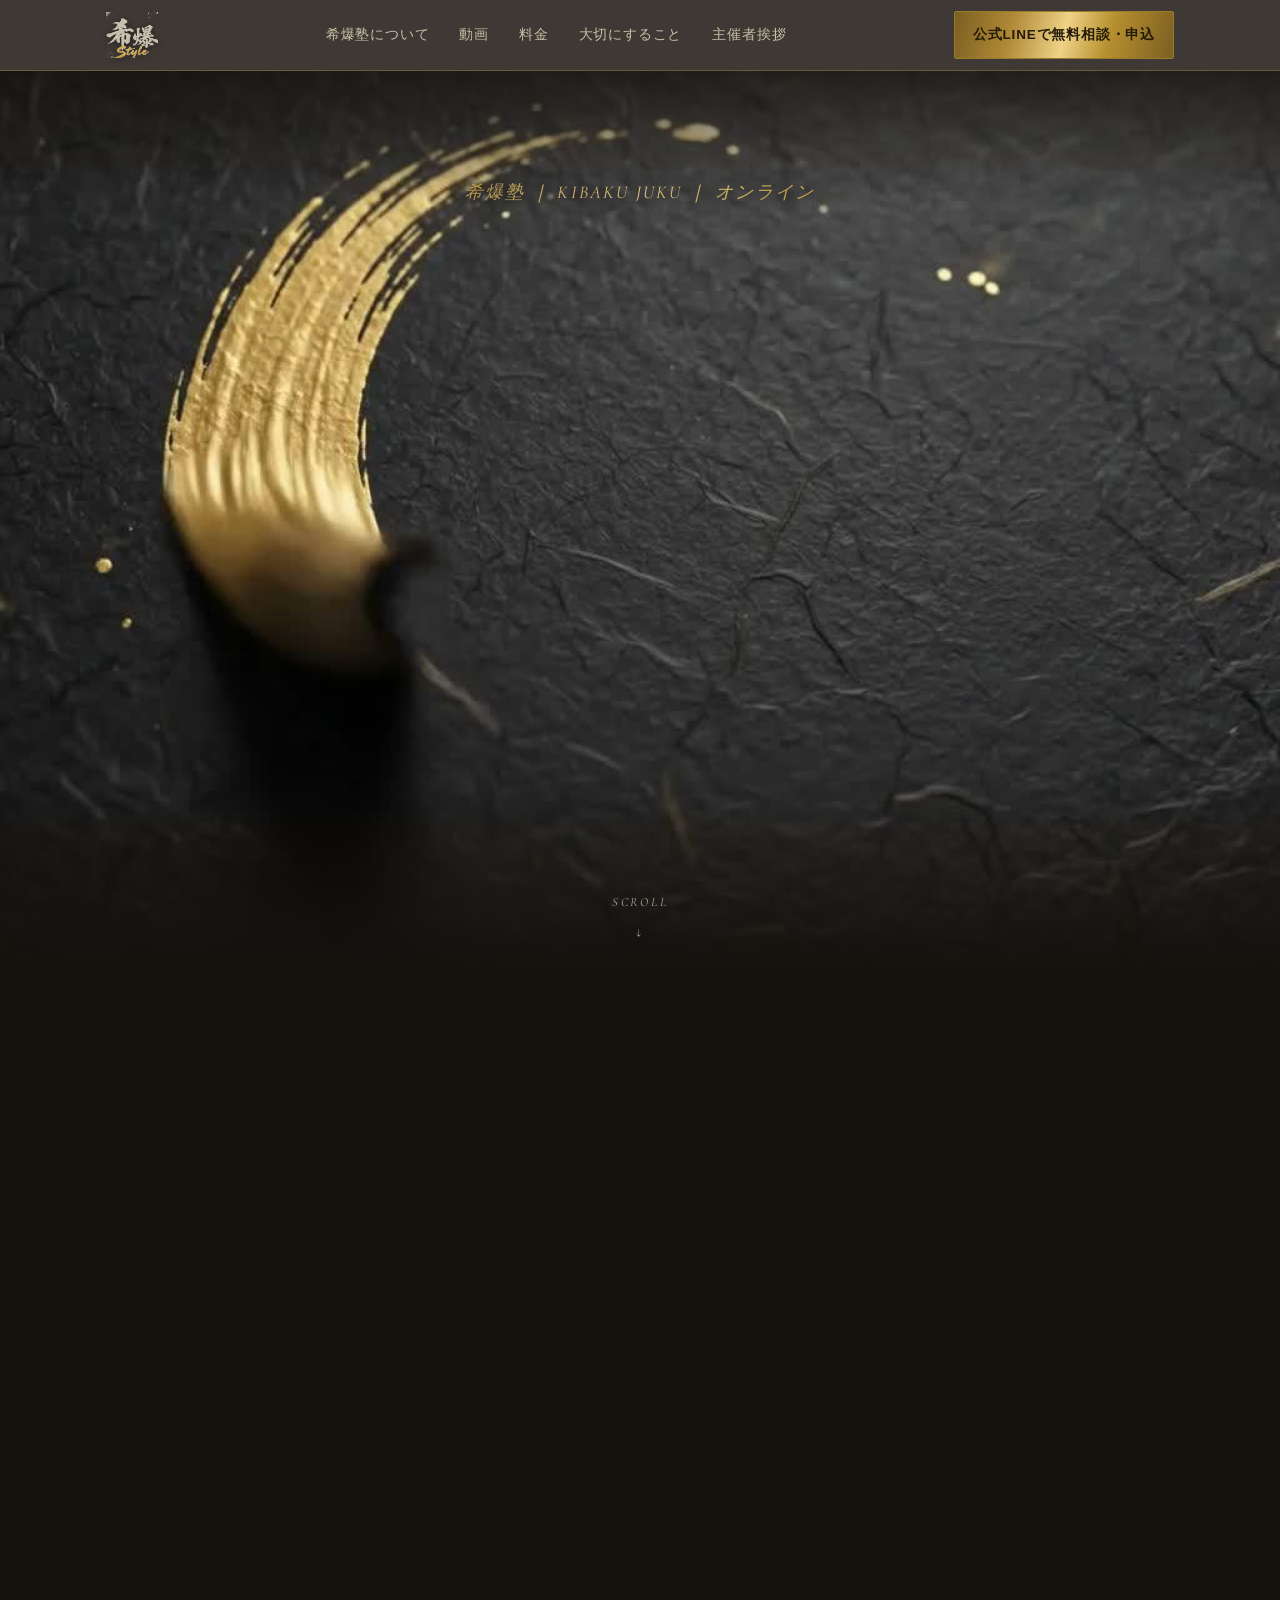
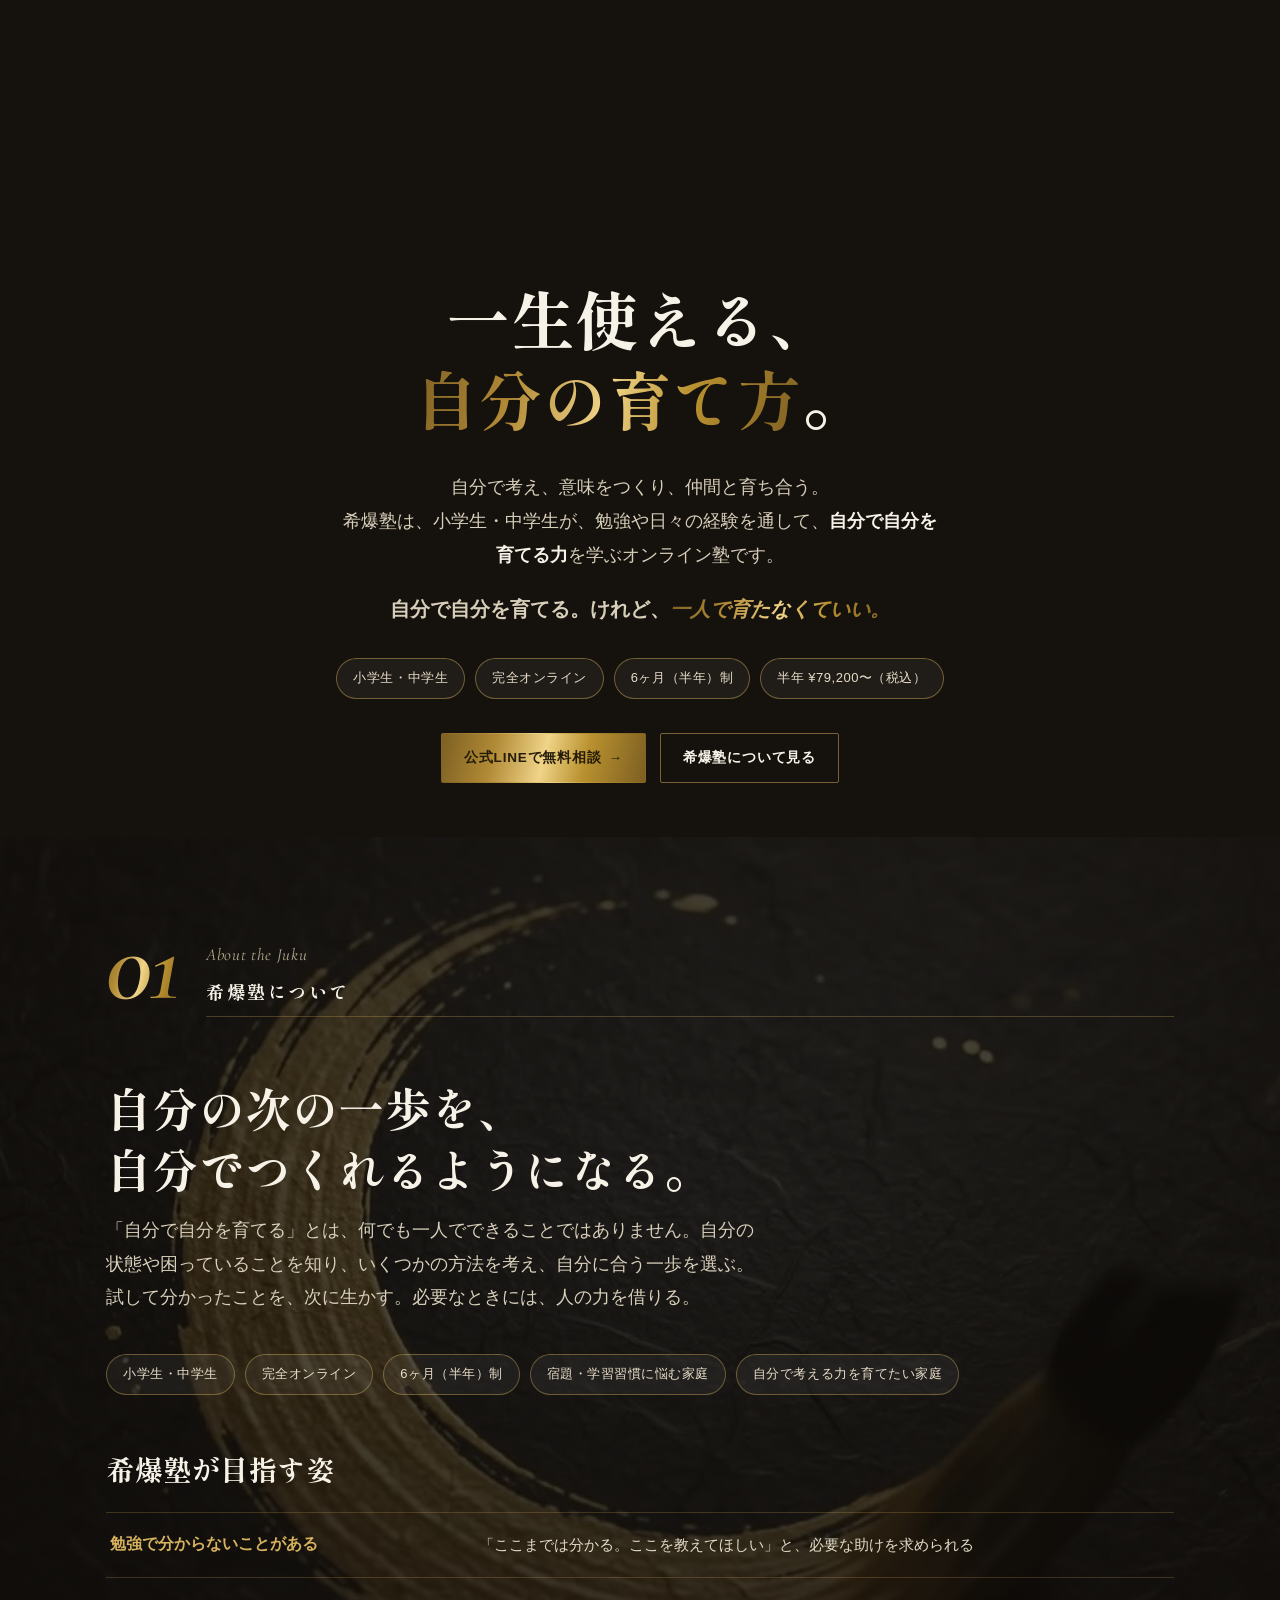
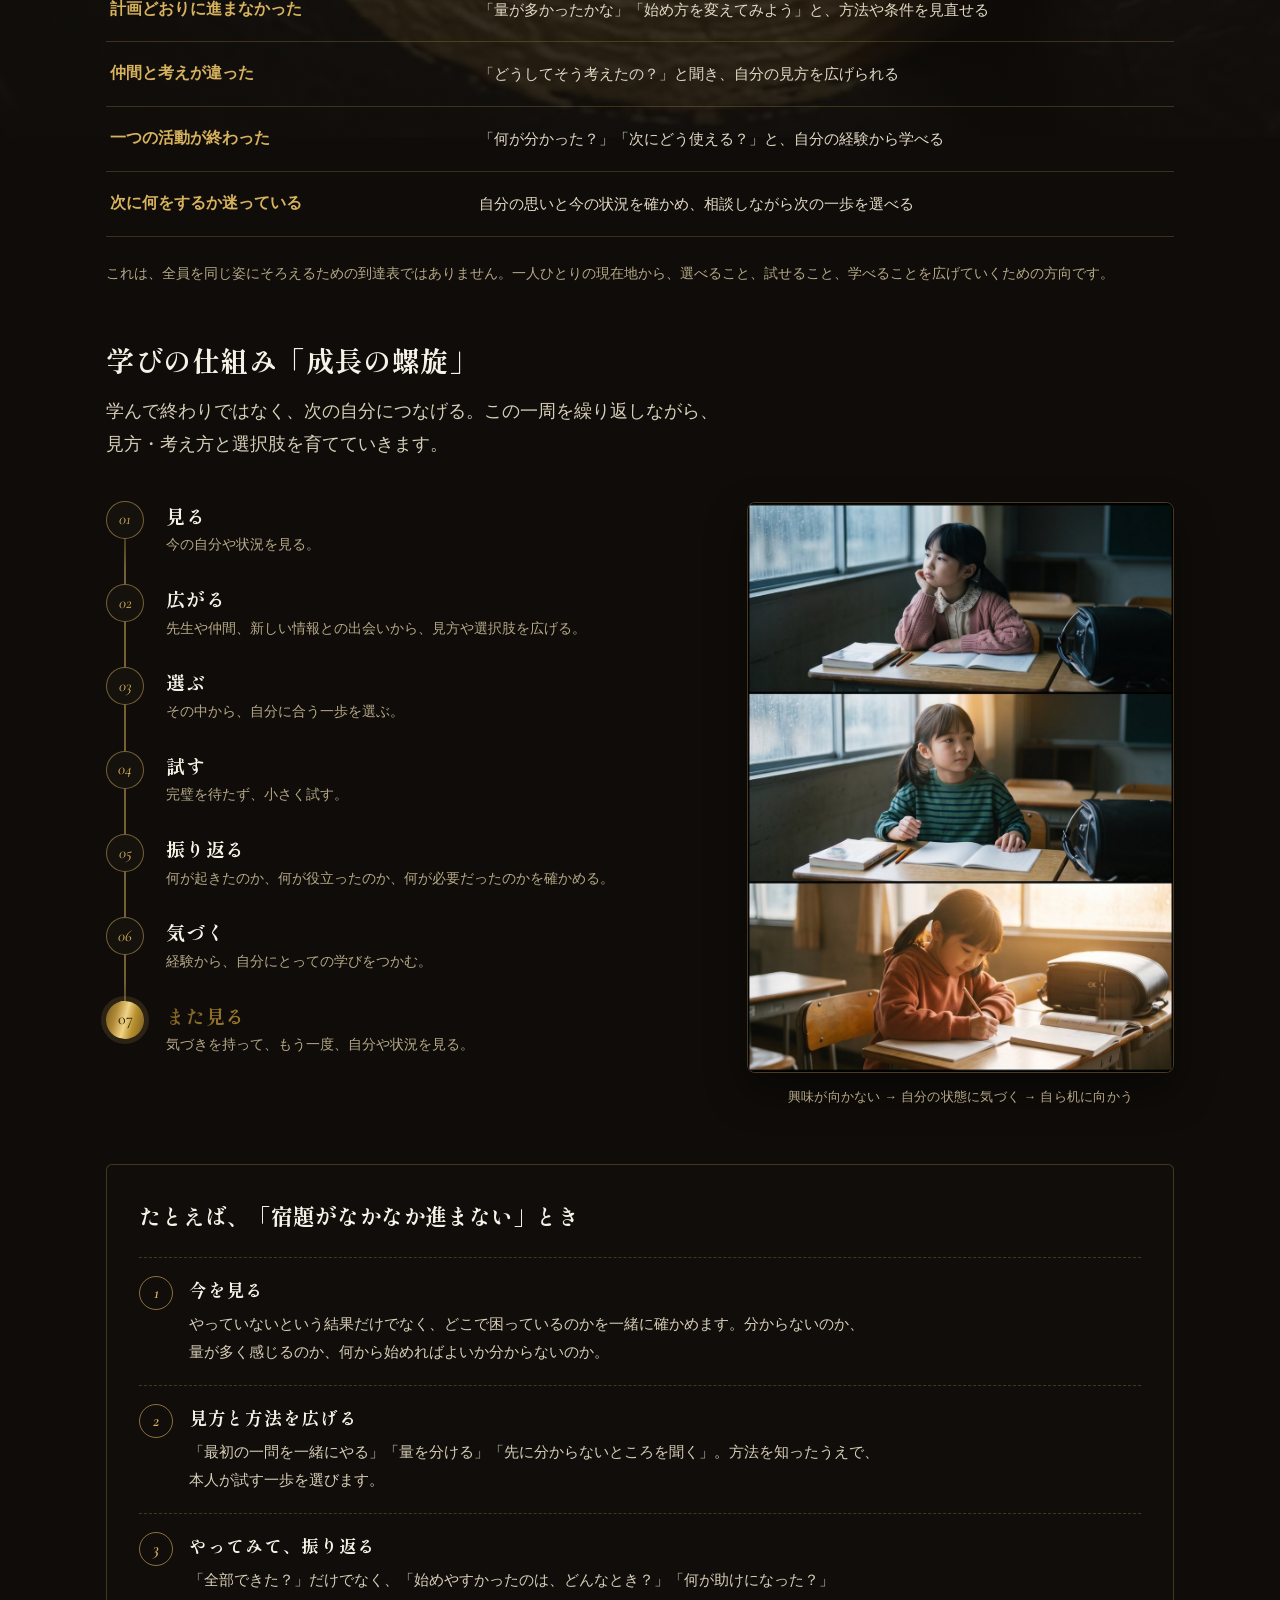
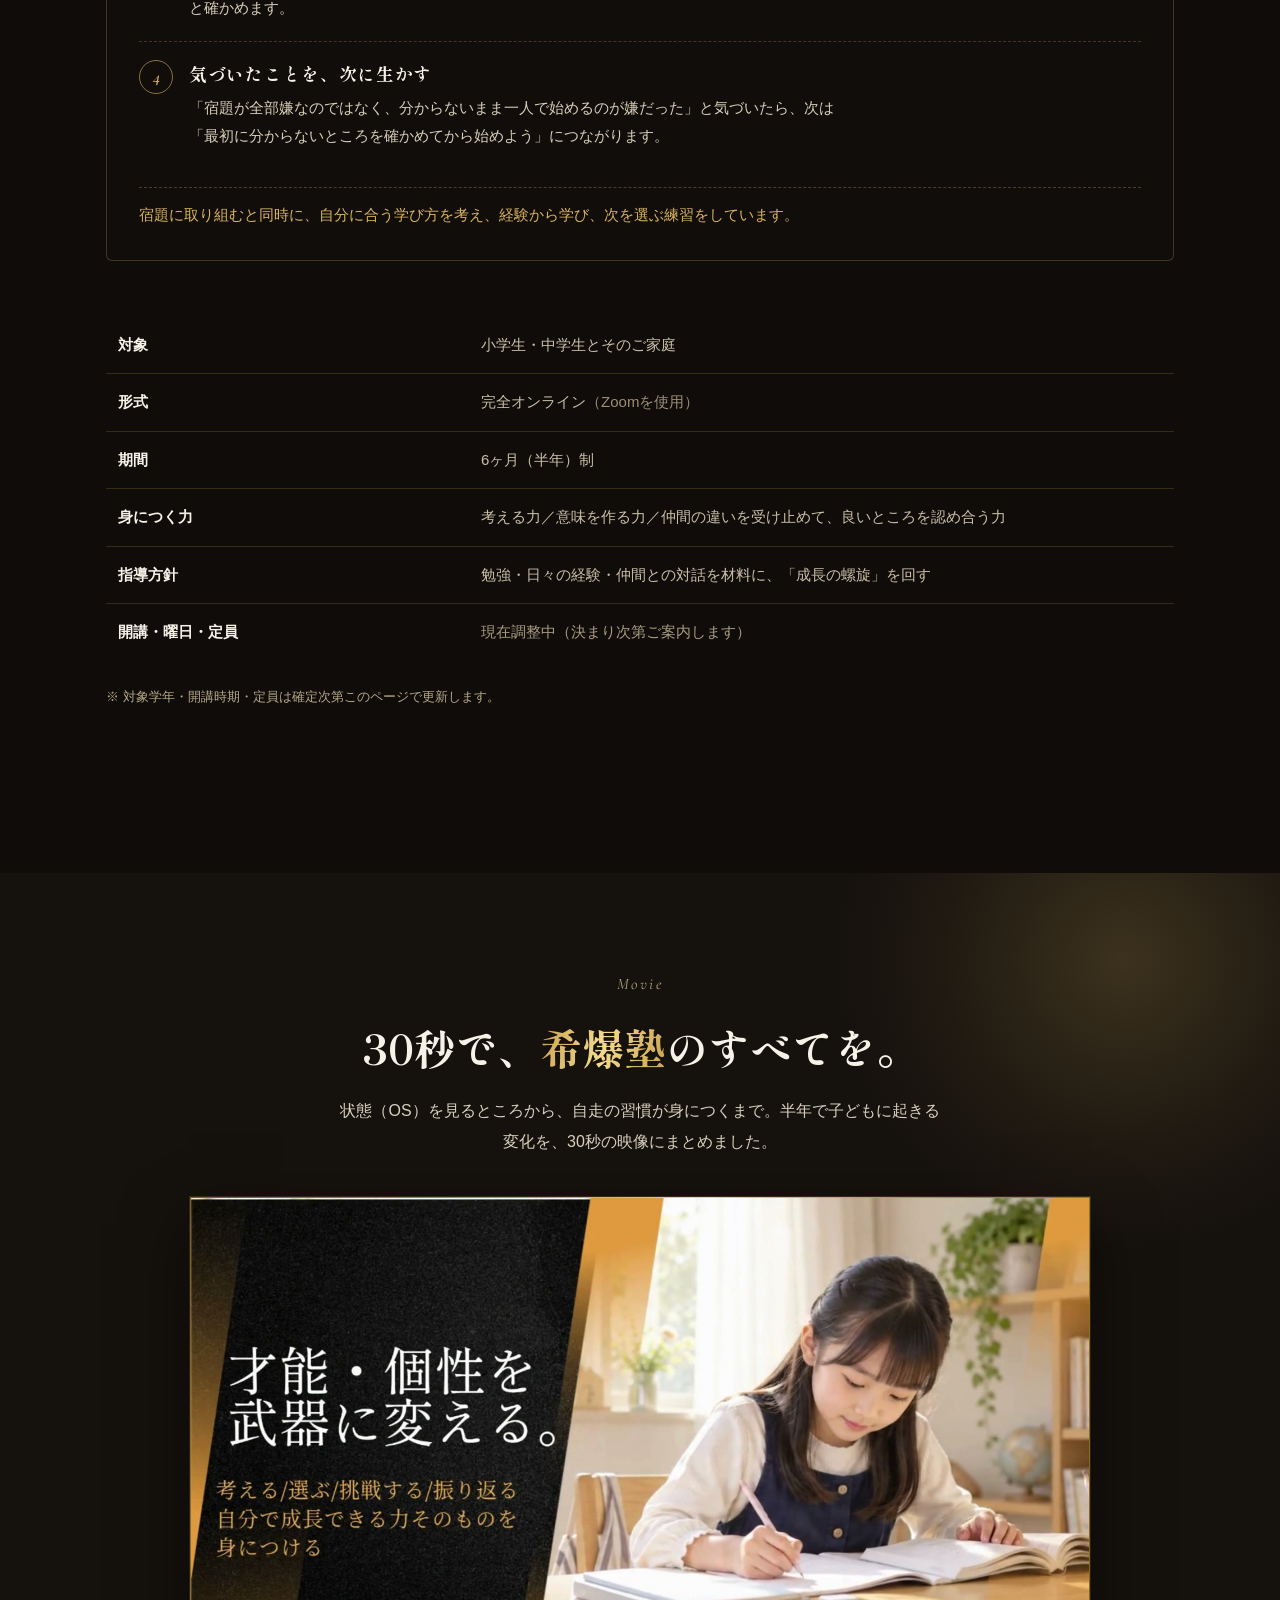
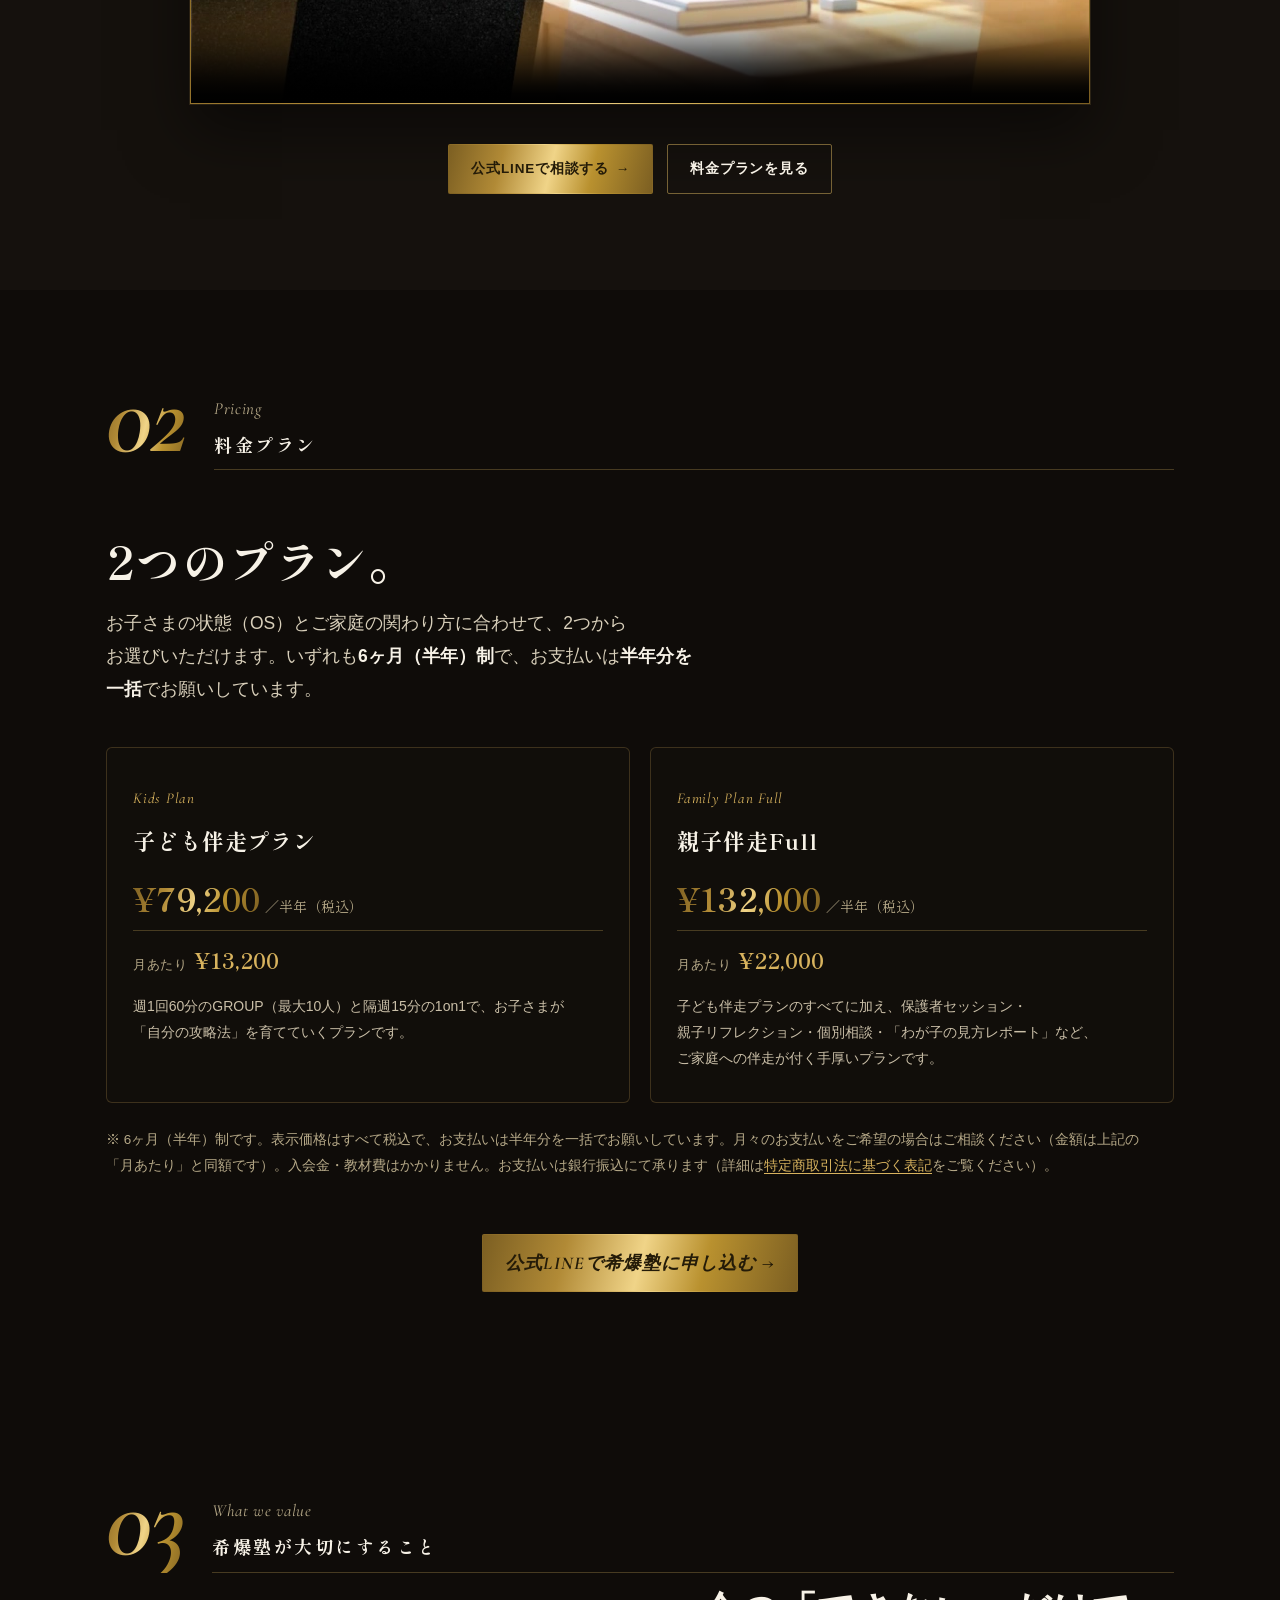
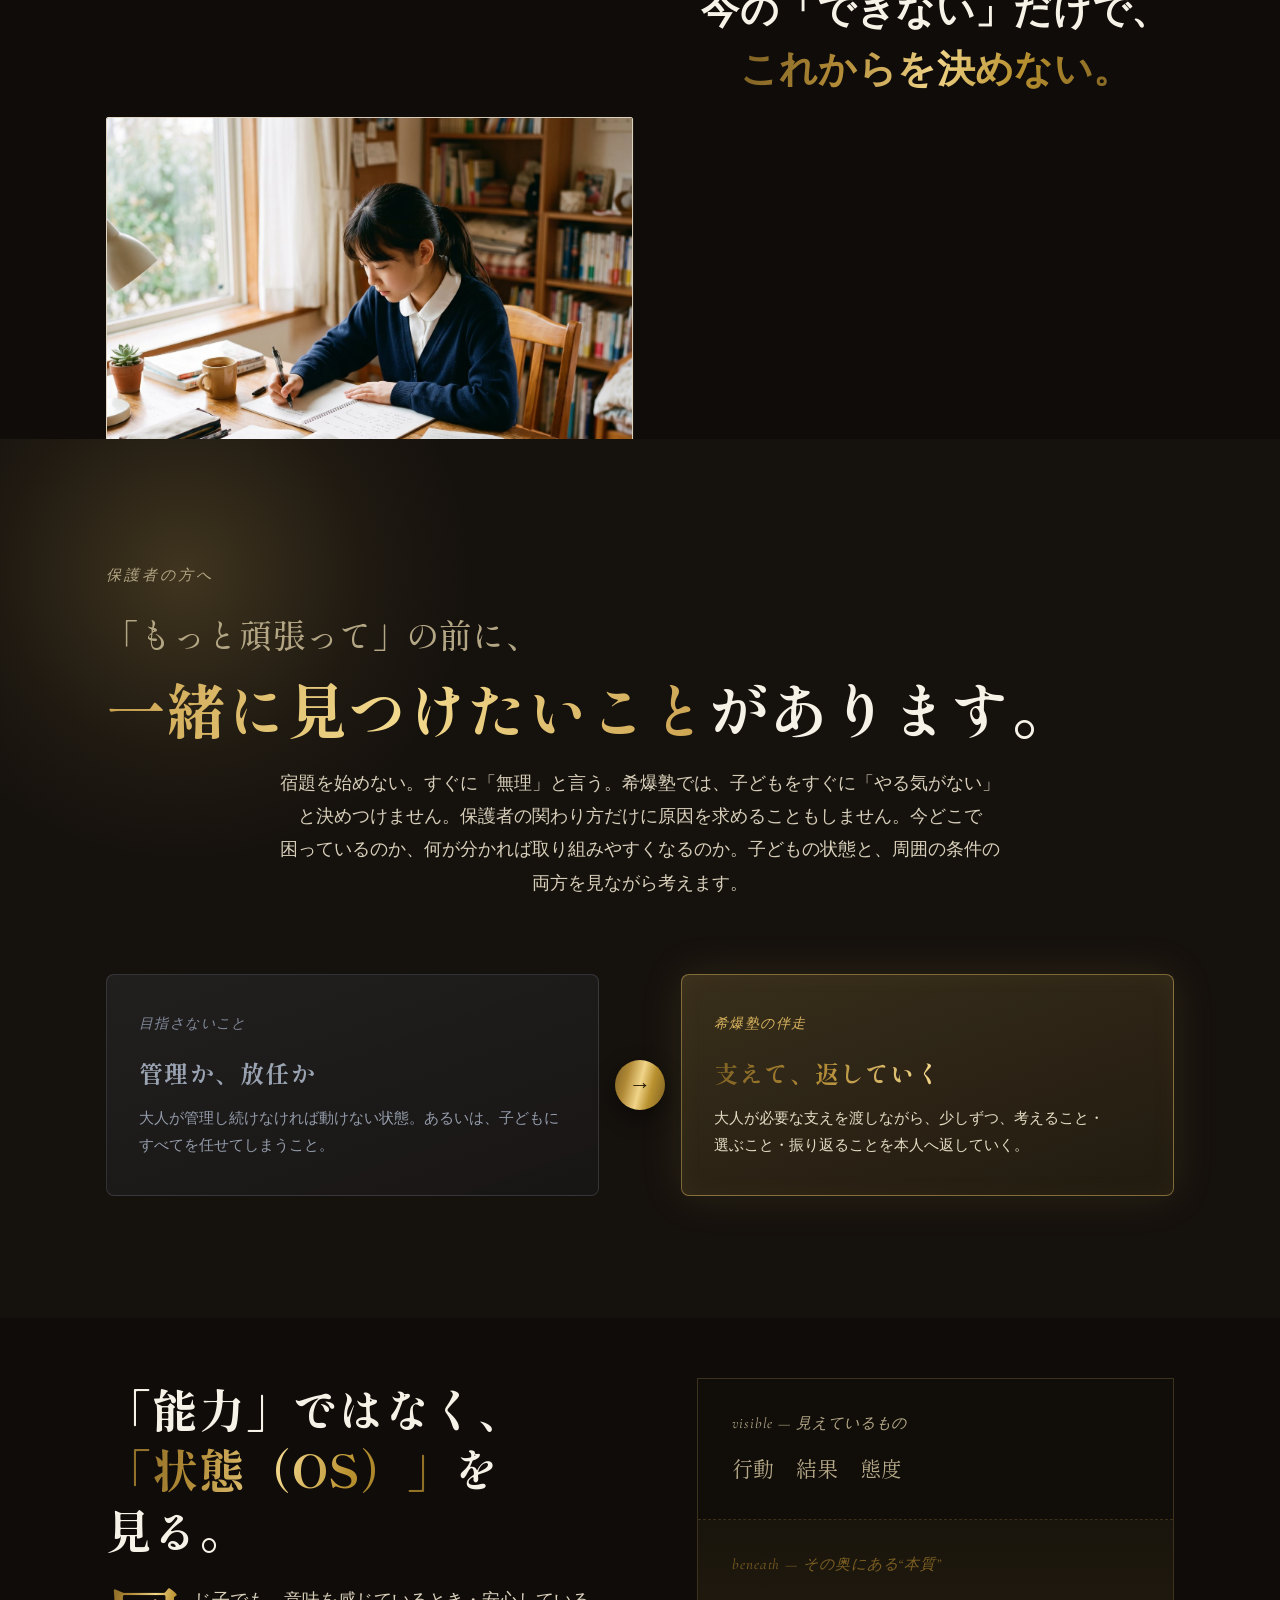
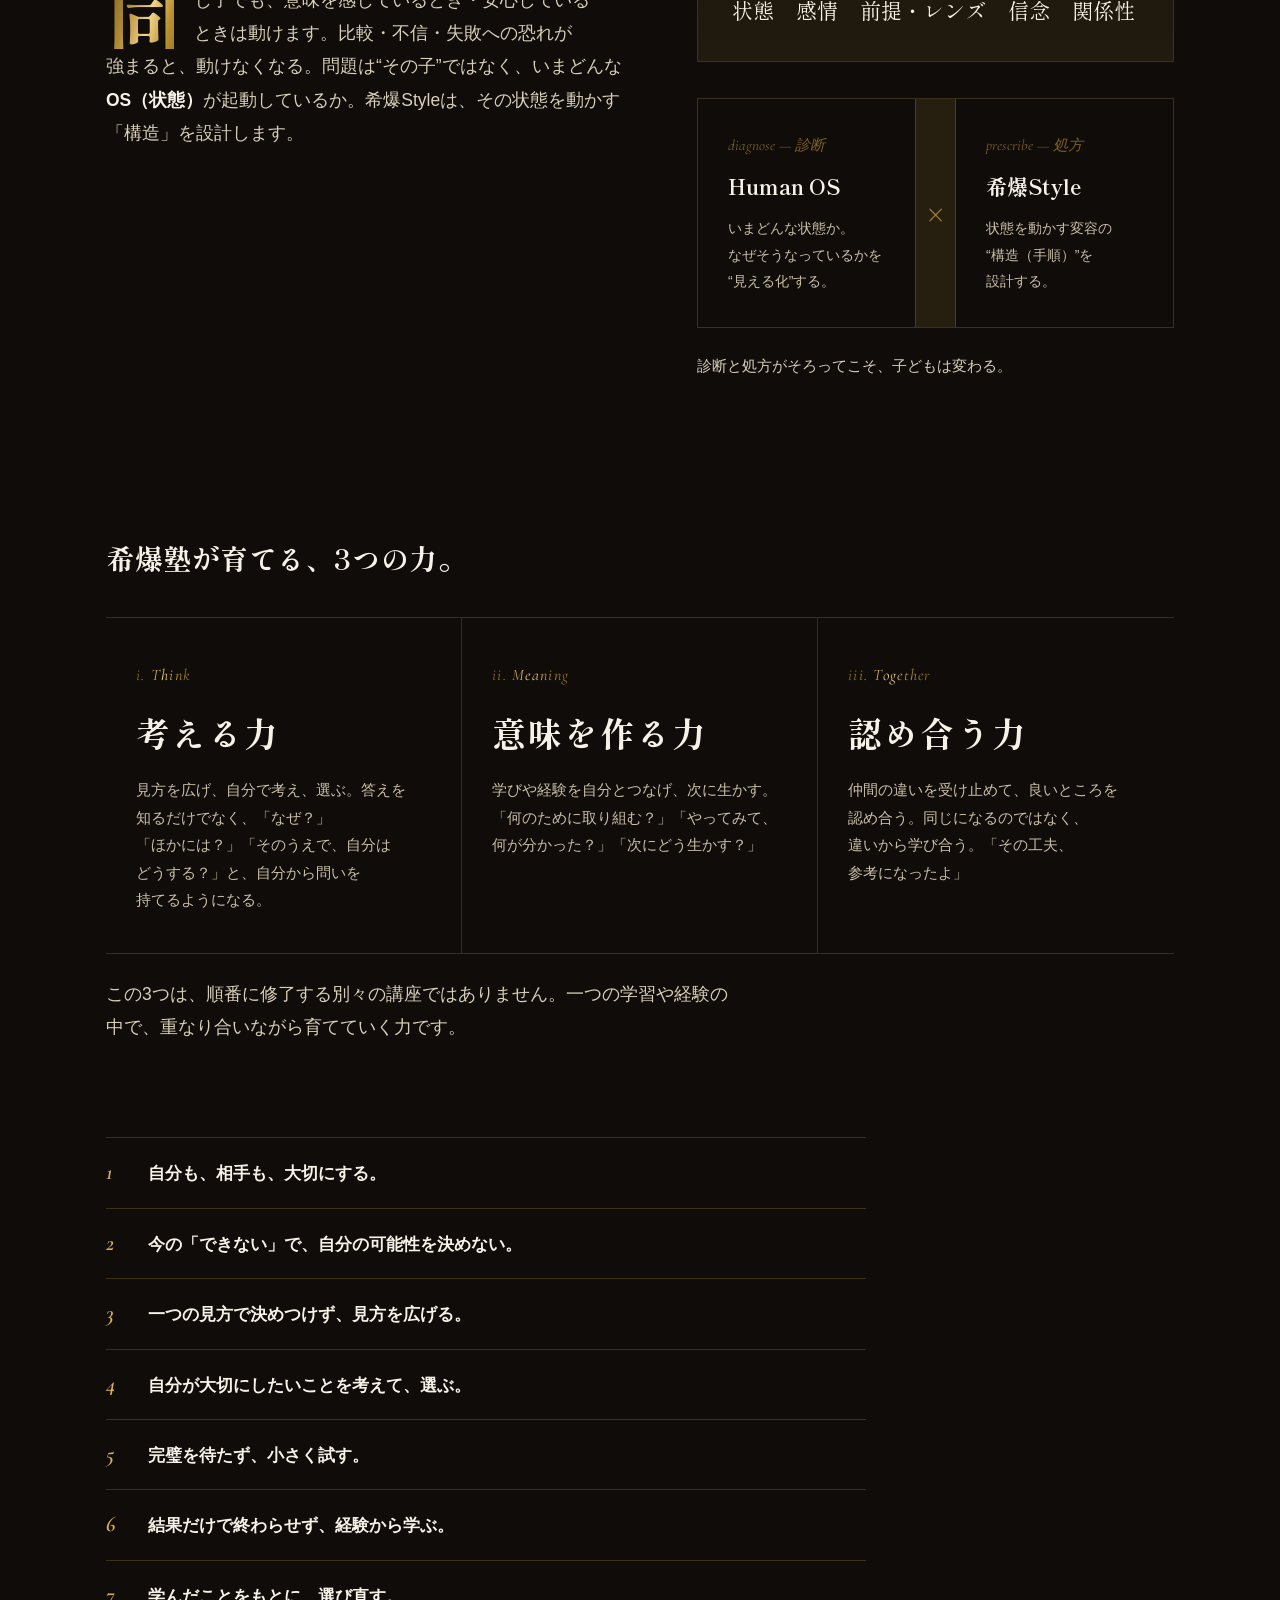
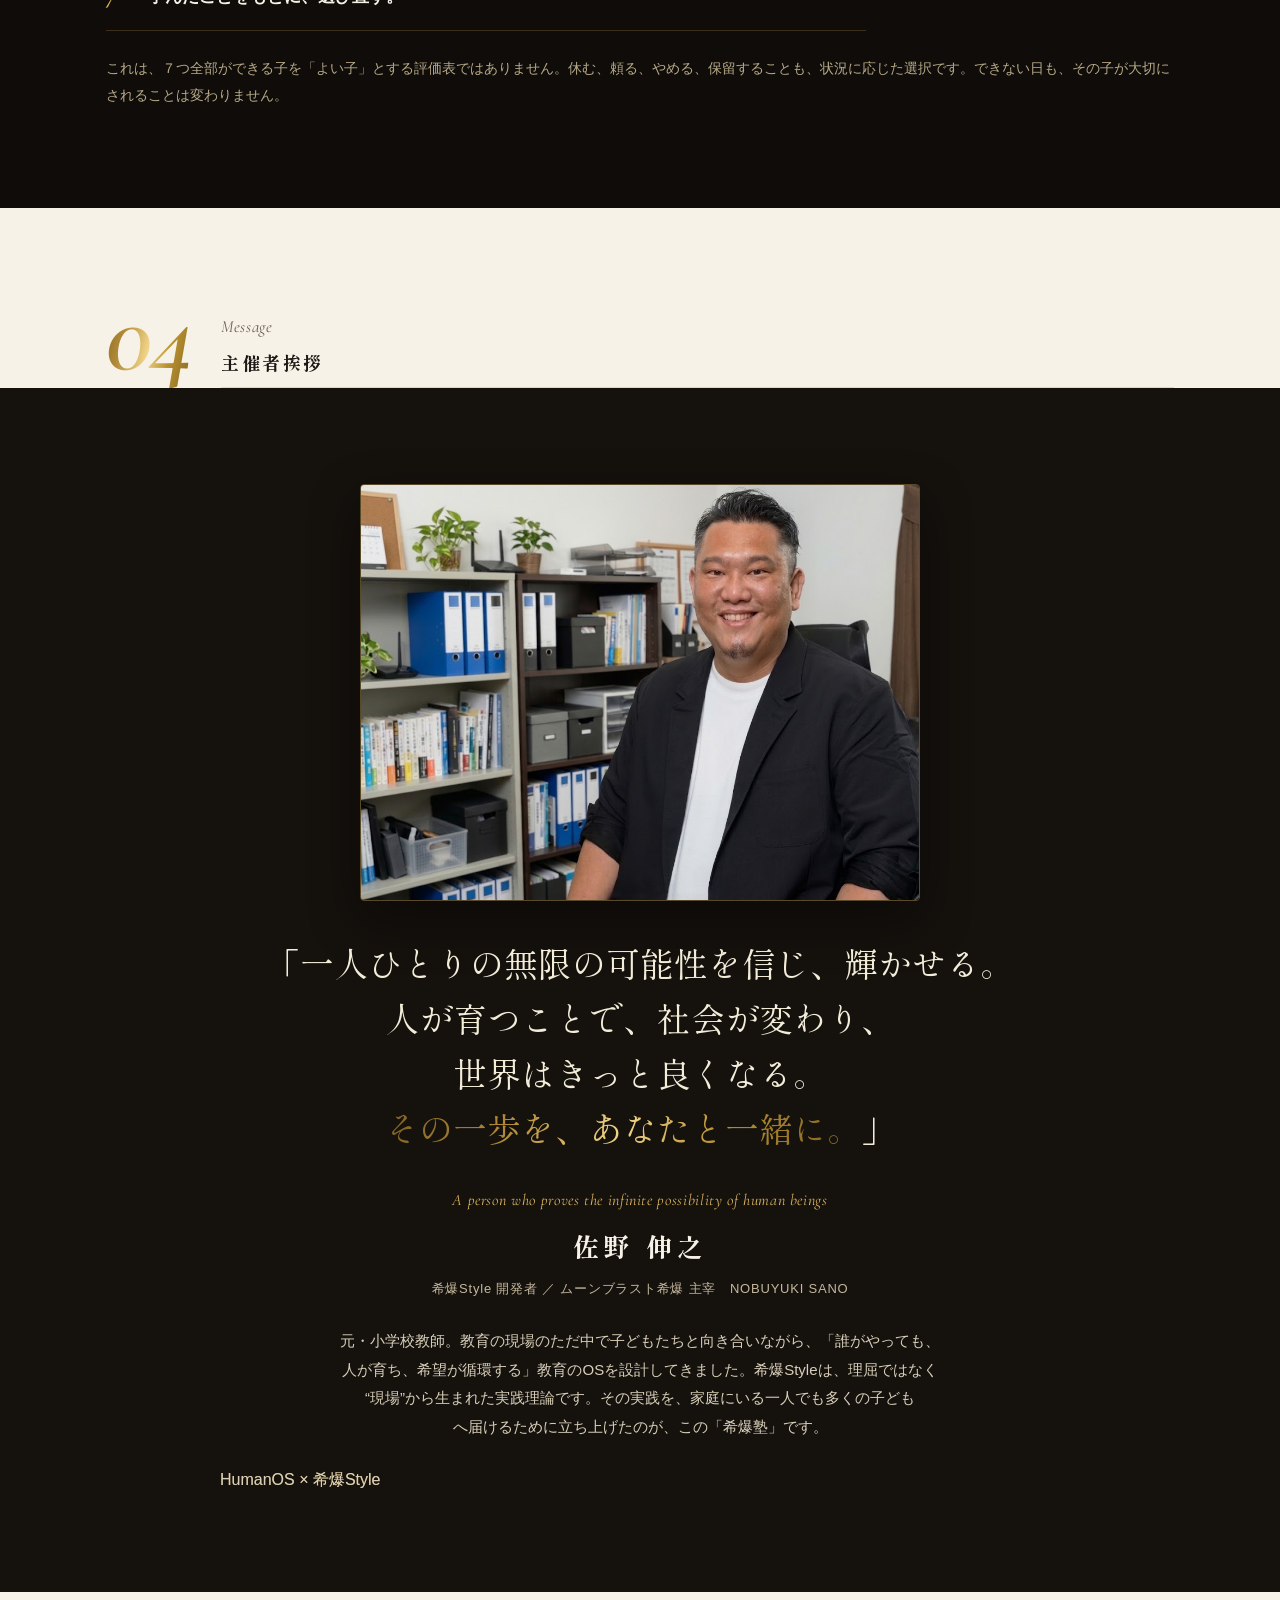
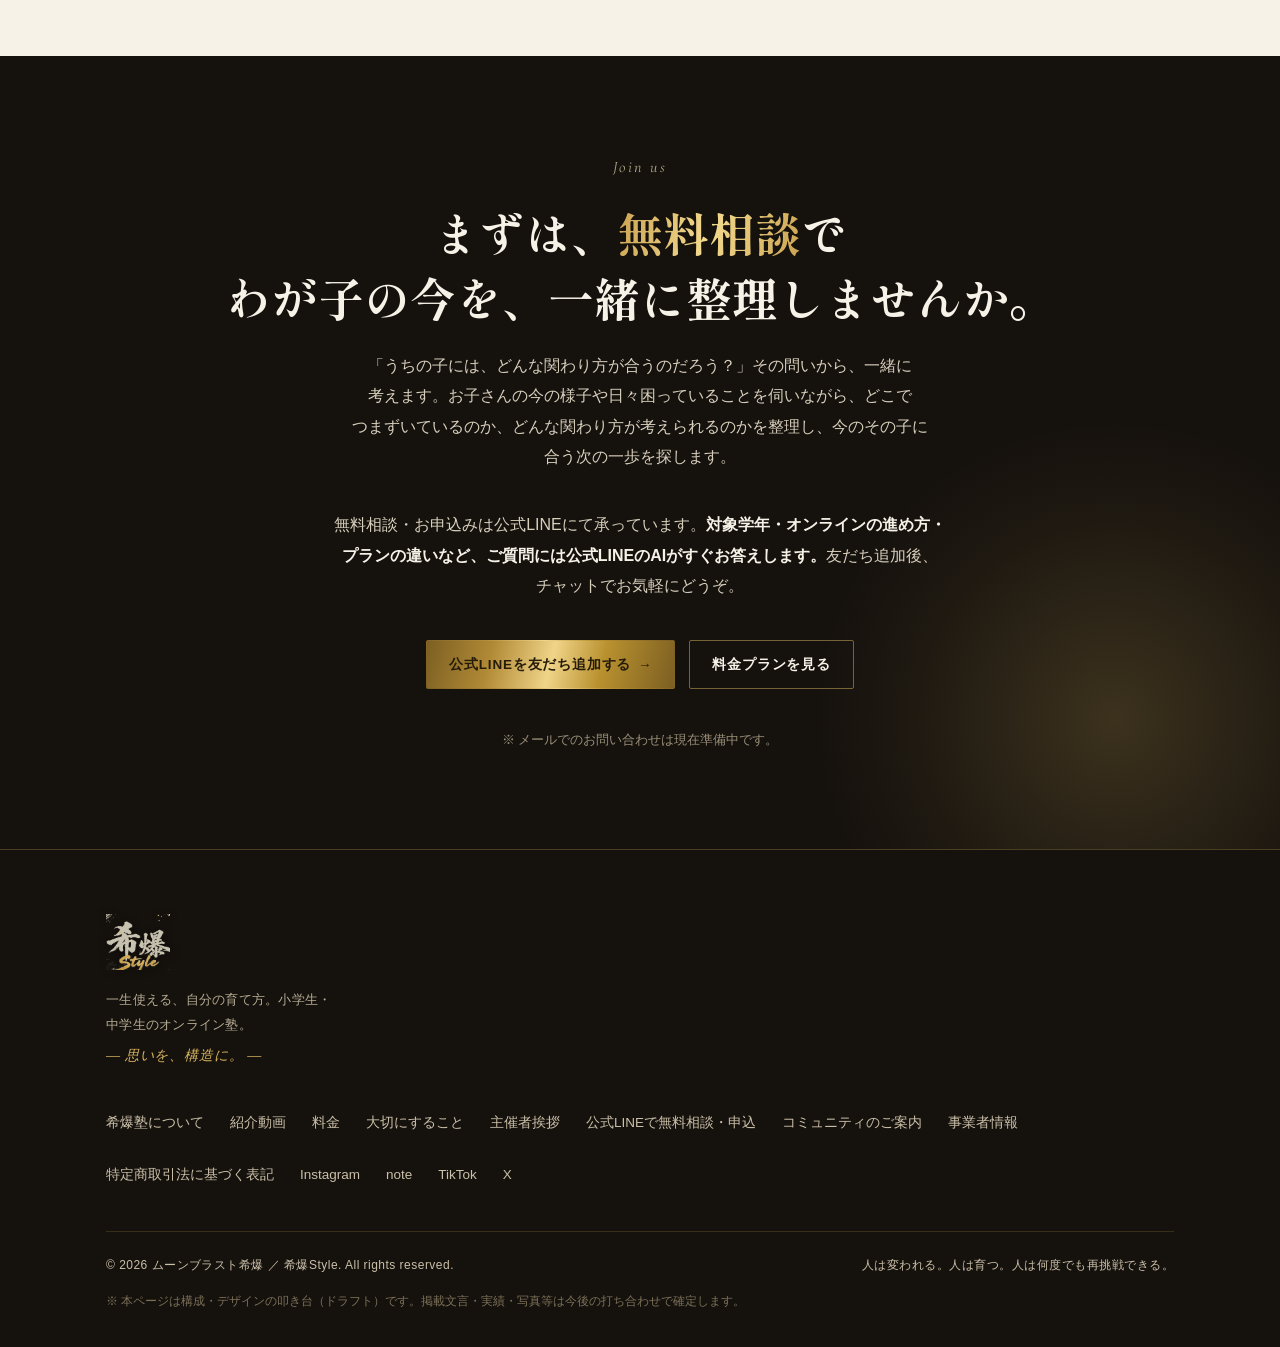
==== commit a11e55e3: "宿題の例を小見出しと本文に分けた" ====
--- a/index.html
+++ b/index.html
@@ -9,7 +9,7 @@
 <link rel="preconnect" href="https://fonts.googleapis.com">
 <link rel="preconnect" href="https://fonts.gstatic.com" crossorigin>
 <link href="https://fonts.googleapis.com/css2?family=Cormorant+Garamond:ital,wght@0,500;0,600;1,500;1,600&family=Shippori+Mincho+B1:wght@500;600;700;800&family=Zen+Kaku+Gothic+New:wght@400;500;700;900&display=swap" rel="stylesheet">
-<link rel="stylesheet" href="assets/style.css?v=20261028">
+<link rel="stylesheet" href="assets/style.css?v=20261028b">
 </head>
 <body>
 
@@ -112,10 +112,10 @@
       <div class="example mt56 reveal depth">
         <p class="ex-kick">たとえば、「宿題がなかなか進まない」とき</p>
         <ol class="ex-steps">
-          <li><b>今を見る。</b>やっていないという結果だけでなく、どこで困っているのかを一緒に確かめます。分からないのか、量が多く感じるのか、何から始めればよいか分からないのか。</li>
-          <li><b>見方と方法を広げる。</b>「最初の一問を一緒にやる」「量を分ける」「先に分からないところを聞く」。方法を知ったうえで、本人が試す一歩を選びます。</li>
-          <li><b>やってみて、振り返る。</b>「全部できた？」だけでなく、「始めやすかったのは、どんなとき？」「何が助けになった？」と確かめます。</li>
-          <li><b>気づいたことを、次に生かす。</b>「宿題が全部嫌なのではなく、分からないまま一人で始めるのが嫌だった」と気づいたら、次は「最初に分からないところを確かめてから始めよう」につながります。</li>
+          <li><p class="ex-h">今を見る</p><p class="ex-b">やっていないという結果だけでなく、どこで困っているのかを一緒に確かめます。分からないのか、量が多く感じるのか、何から始めればよいか分からないのか。</p></li>
+          <li><p class="ex-h">見方と方法を広げる</p><p class="ex-b">「最初の一問を一緒にやる」「量を分ける」「先に分からないところを聞く」。方法を知ったうえで、本人が試す一歩を選びます。</p></li>
+          <li><p class="ex-h">やってみて、振り返る</p><p class="ex-b">「全部できた？」だけでなく、「始めやすかったのは、どんなとき？」「何が助けになった？」と確かめます。</p></li>
+          <li><p class="ex-h">気づいたことを、次に生かす</p><p class="ex-b">「宿題が全部嫌なのではなく、分からないまま一人で始めるのが嫌だった」と気づいたら、次は「最初に分からないところを確かめてから始めよう」につながります。</p></li>
         </ol>
         <p class="ex-note">宿題に取り組むと同時に、自分に合う学び方を考え、経験から学び、次を選ぶ練習をしています。</p>
       </div>
--- a/assets/style.css
+++ b/assets/style.css
@@ -644,9 +644,11 @@
 /* 宿題の例 */
 .example{background:rgba(20,16,12,.55);border:1px solid rgba(216,179,94,.25);border-radius:6px;padding:30px 32px}
 .example .ex-kick{font-family:var(--serif);font-weight:700;font-size:clamp(18px,2.4vw,22px);color:var(--washi)}
-.example .ex-steps{margin:18px 0 0;padding-left:1.4em;display:grid;gap:12px;color:#d8cfba;font-size:15px;line-height:1.85}
-.example .ex-steps b{color:var(--washi)}
-.example .ex-steps li::marker{color:var(--gold-lt);font-family:var(--latin);font-weight:600}
+.example .ex-steps{margin:20px 0 0;padding:0;list-style:none;counter-reset:ex;display:grid;gap:0}
+.example .ex-steps li{counter-increment:ex;display:grid;grid-template-columns:auto minmax(0,1fr);column-gap:16px;padding:18px 0;border-top:1px dashed rgba(216,179,94,.25)}
+.example .ex-steps li::before{content:counter(ex);grid-row:1 / span 2;width:32px;height:32px;border:1px solid rgba(216,179,94,.6);border-radius:50%;display:grid;place-items:center;font-family:var(--latin);font-style:italic;font-weight:600;font-size:17px;color:var(--gold-lt);line-height:1}
+.example .ex-steps .ex-h{margin:0;font-family:var(--serif);font-weight:700;font-size:17.5px;line-height:1.6;color:var(--washi);letter-spacing:.04em}
+.example .ex-steps .ex-b{max-width:46em;margin:6px 0 0;color:#d8cfba;font-size:15px;line-height:1.9}
 .example .ex-note{margin-top:18px;padding-top:14px;border-top:1px dashed rgba(216,179,94,.3);color:var(--gold-lt);font-size:14.5px}
 .scrub-region .example + div table th,.scrub-region .example + div table td{color:#e3dac6}
 /* 成長の7視点 */
@@ -658,6 +660,9 @@
 .dev .founder-photo{width:min(100%,560px);height:auto;margin:0 auto 34px;border-radius:4px;border:1px solid rgba(216,179,94,.35);box-shadow:0 18px 50px rgba(0,0,0,.45)}
 @media(max-width:760px){
   .scene{grid-template-columns:1fr;gap:4px;padding:16px 2px}
-  .example{padding:22px 20px}
+  .example{padding:22px 18px}
+  .example .ex-steps li{column-gap:12px;align-items:center}
+  .example .ex-steps li::before{grid-row:auto;width:28px;height:28px;font-size:15px}
+  .example .ex-steps .ex-b{grid-column:1 / -1;margin-top:8px}
   .seven{grid-template-columns:1fr}
 }
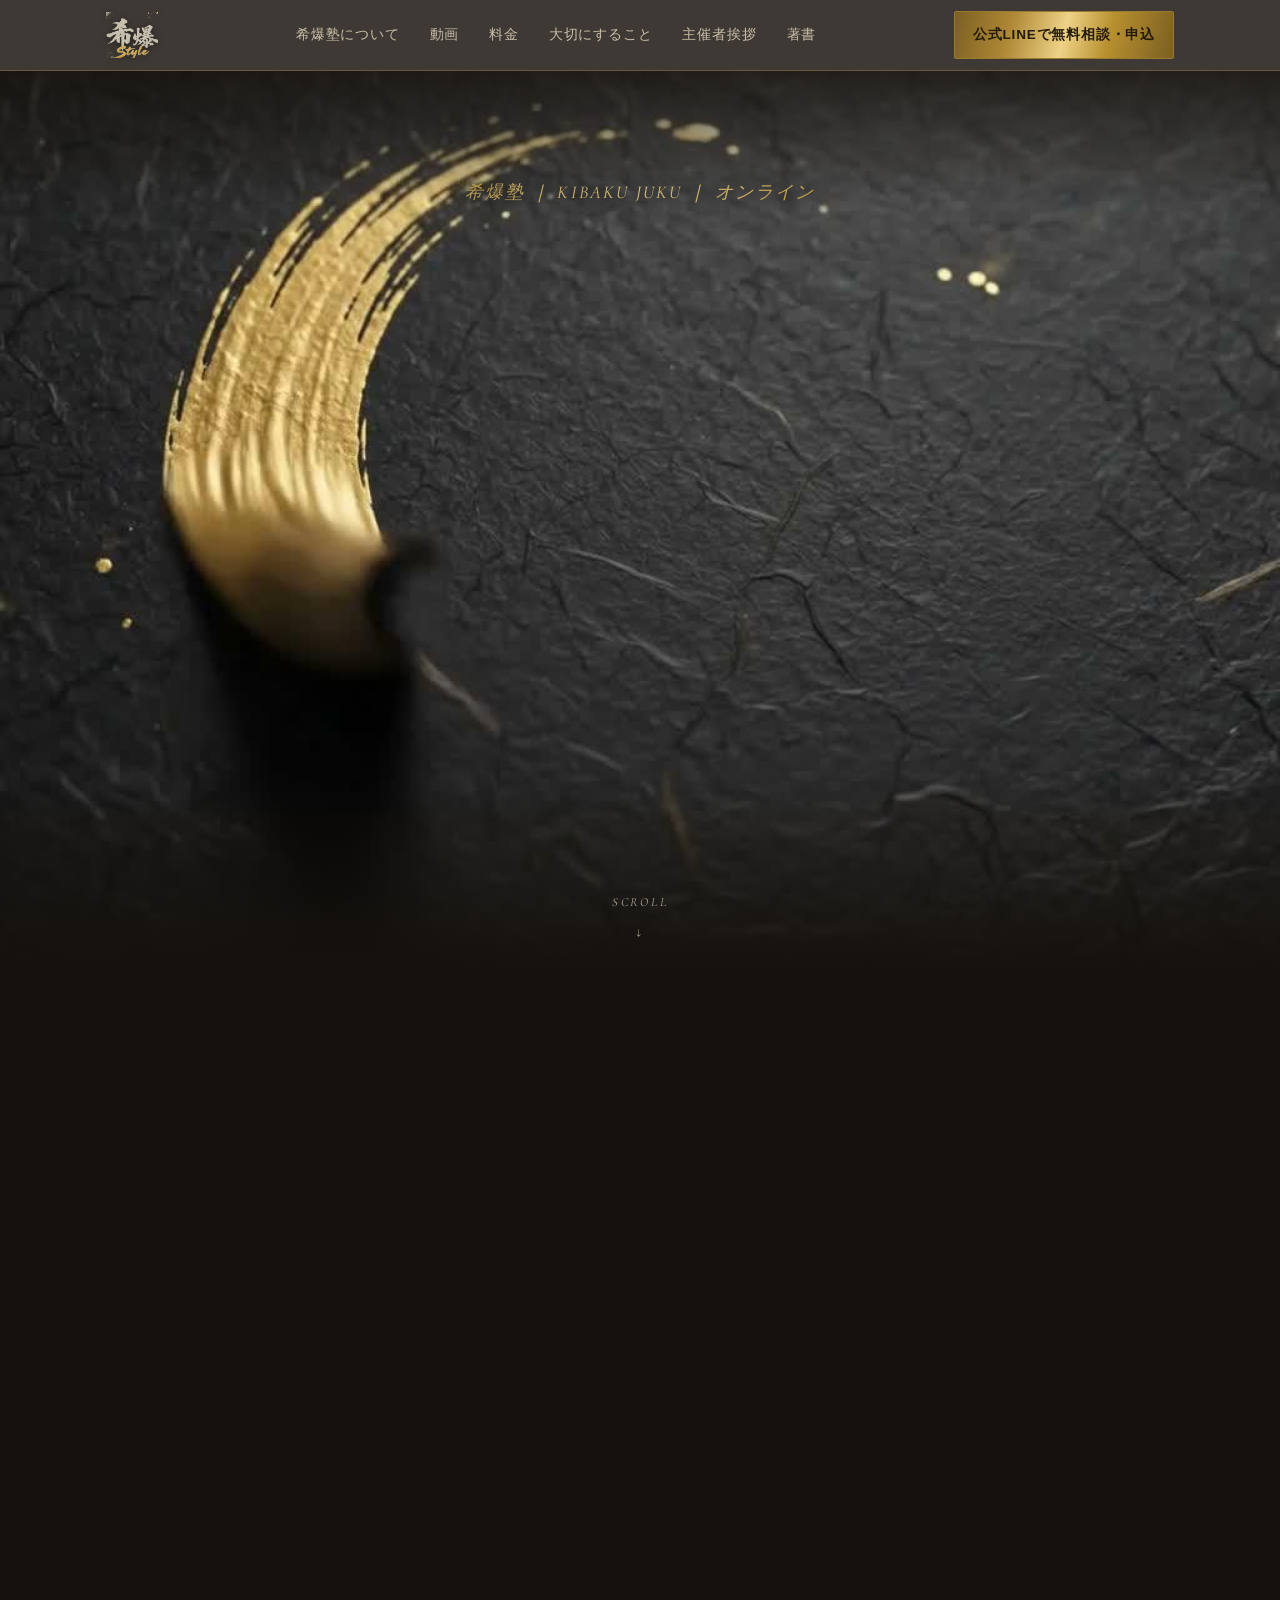
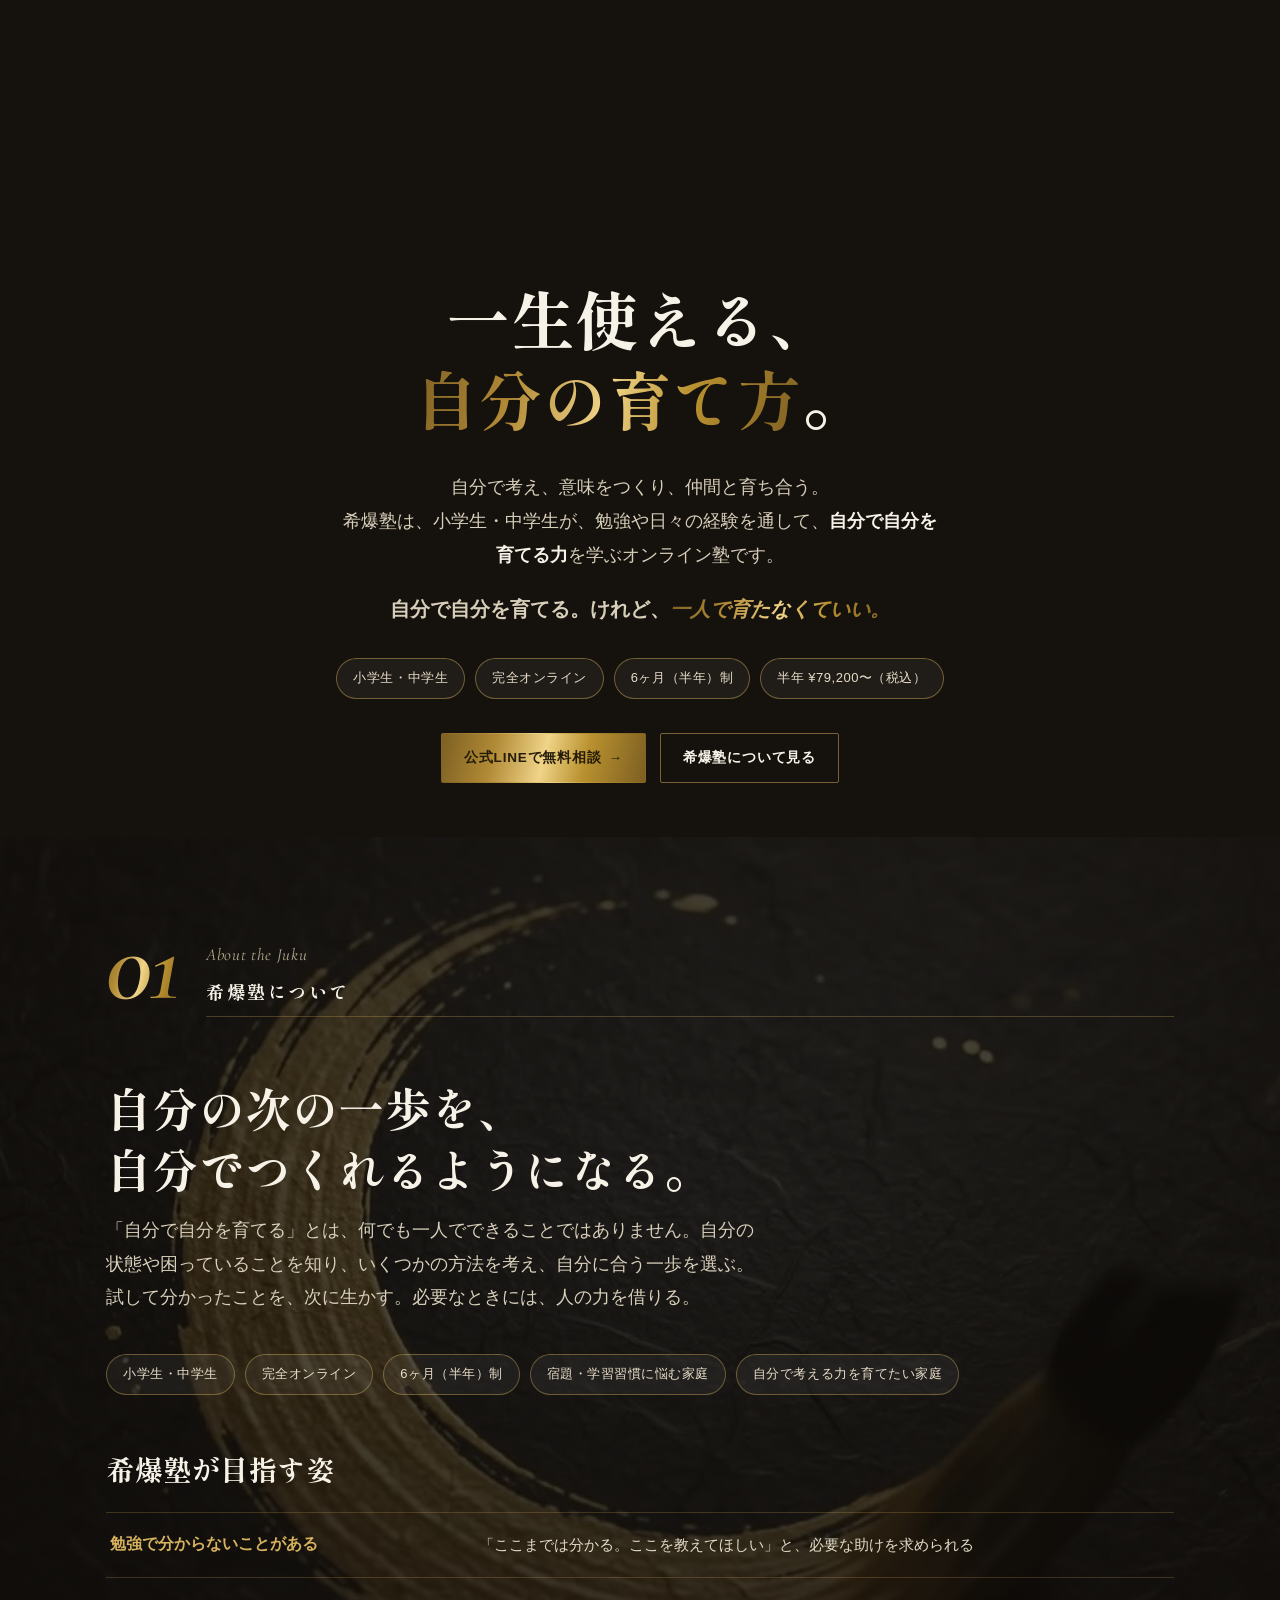
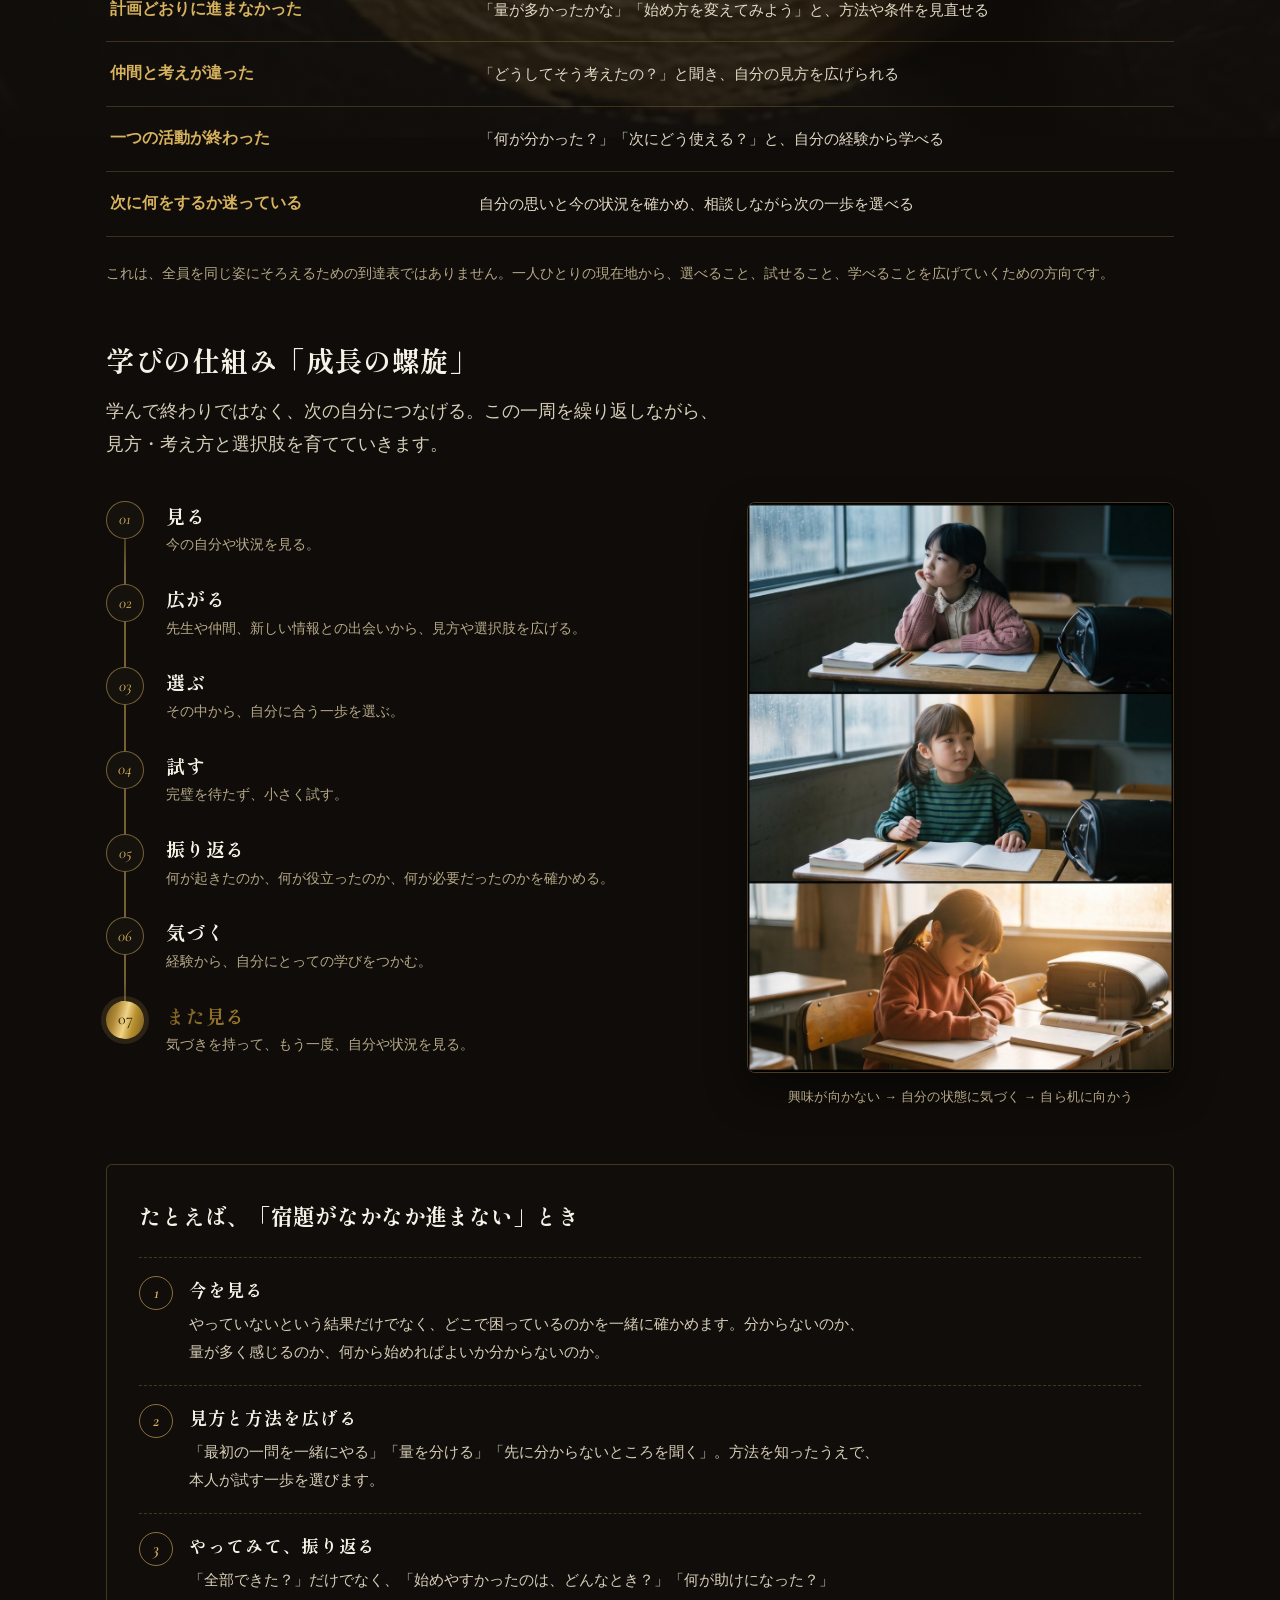
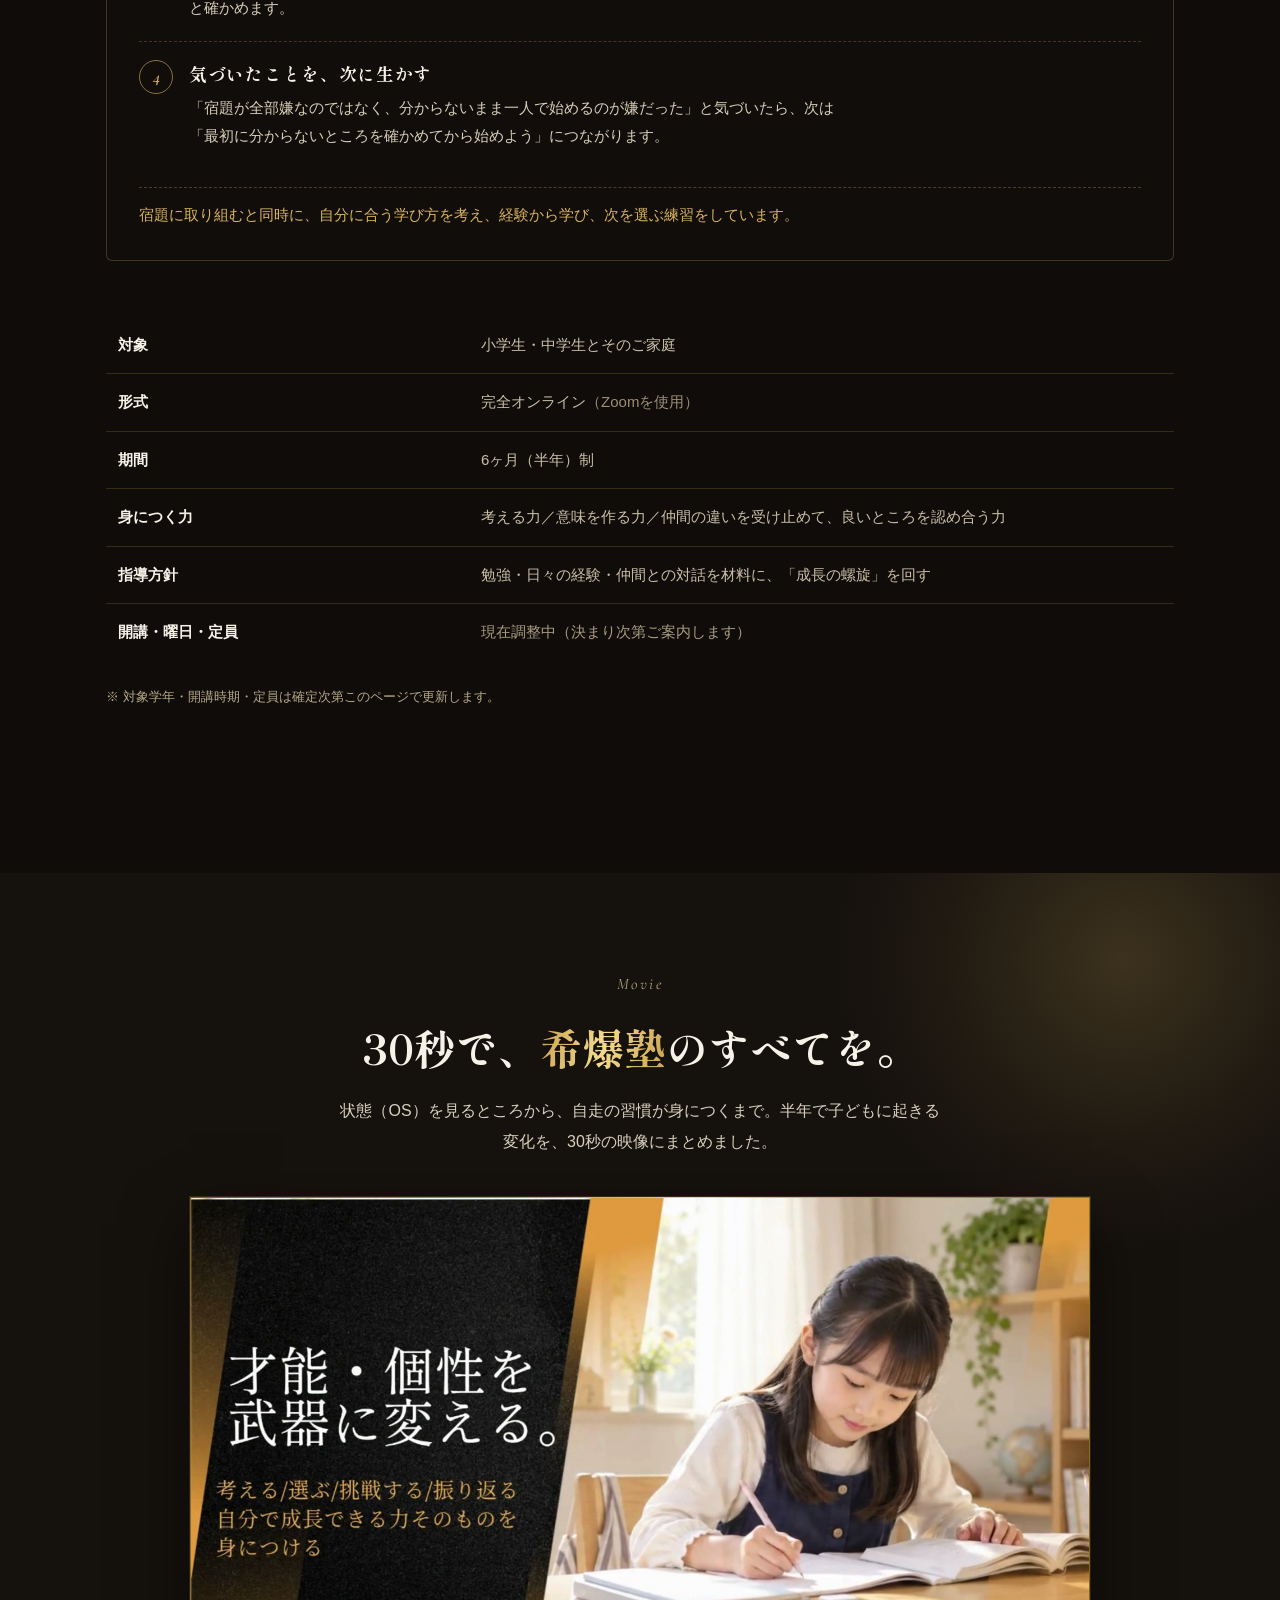
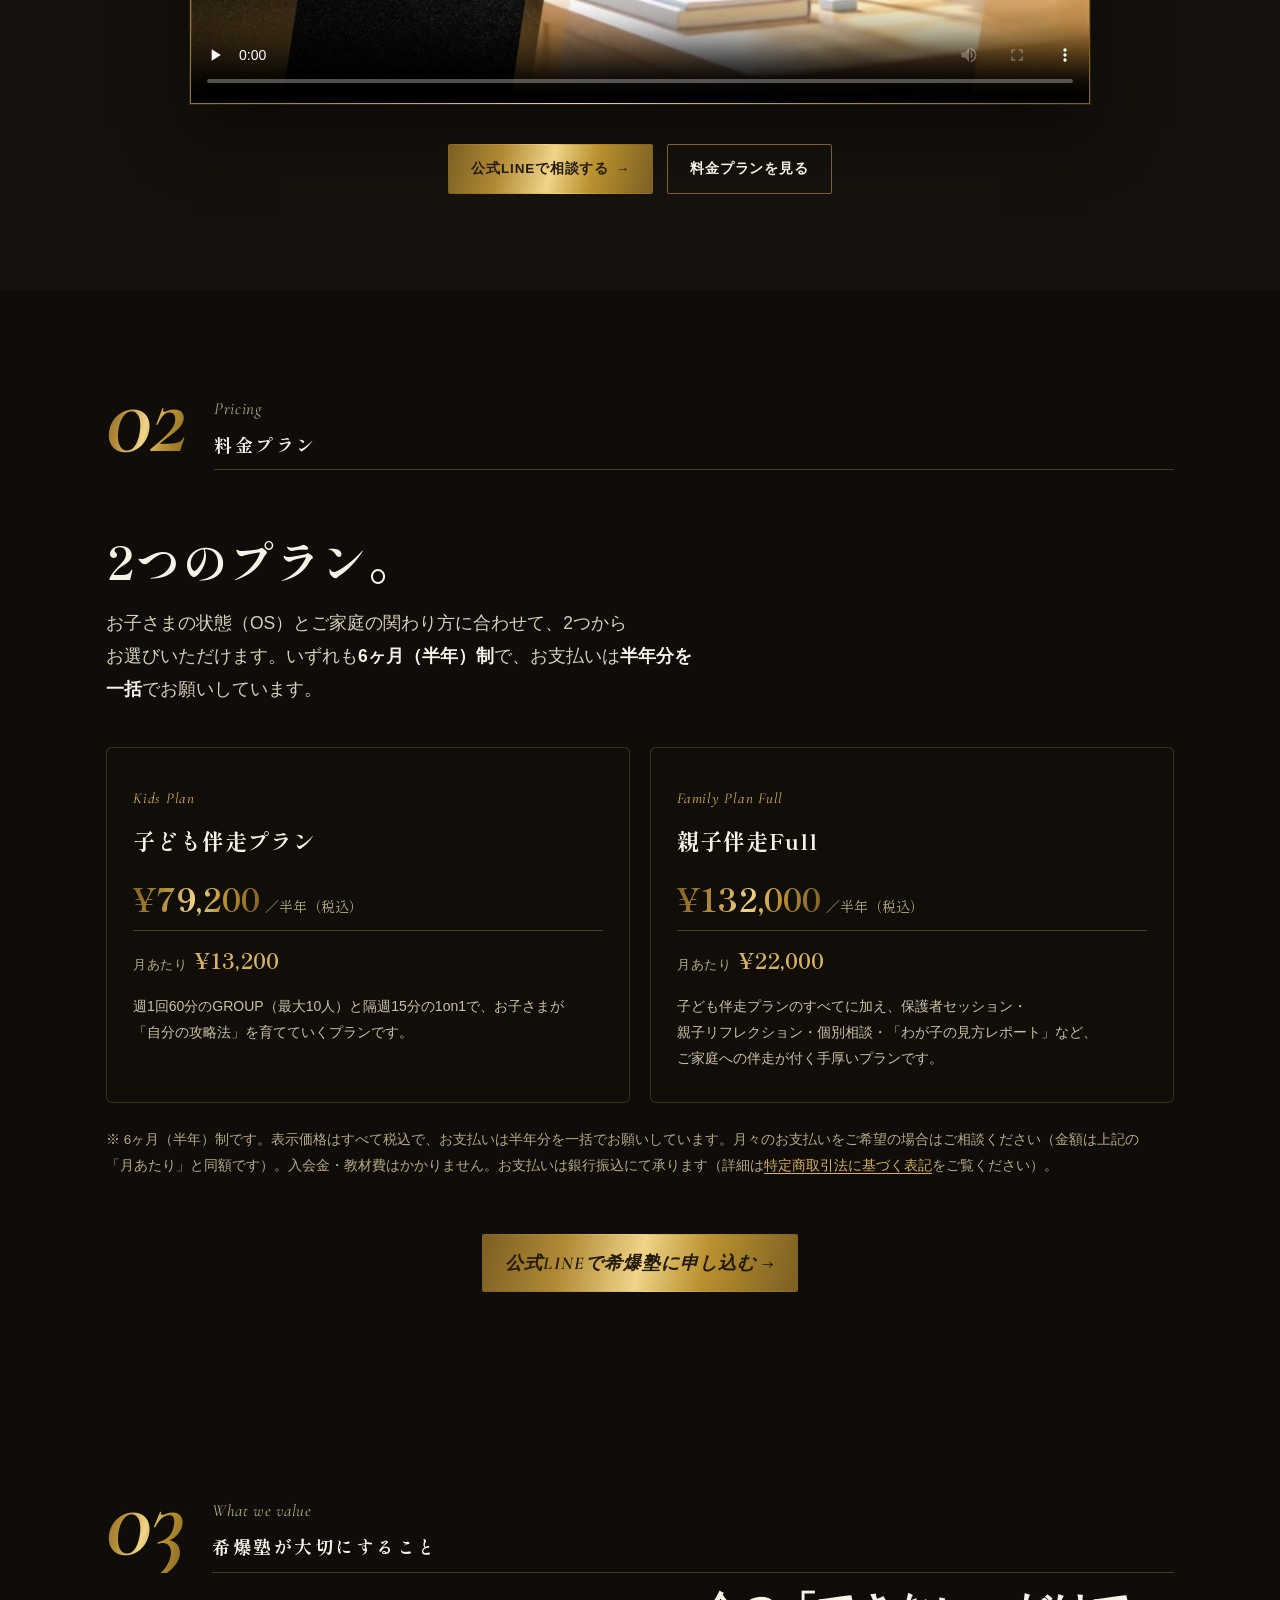
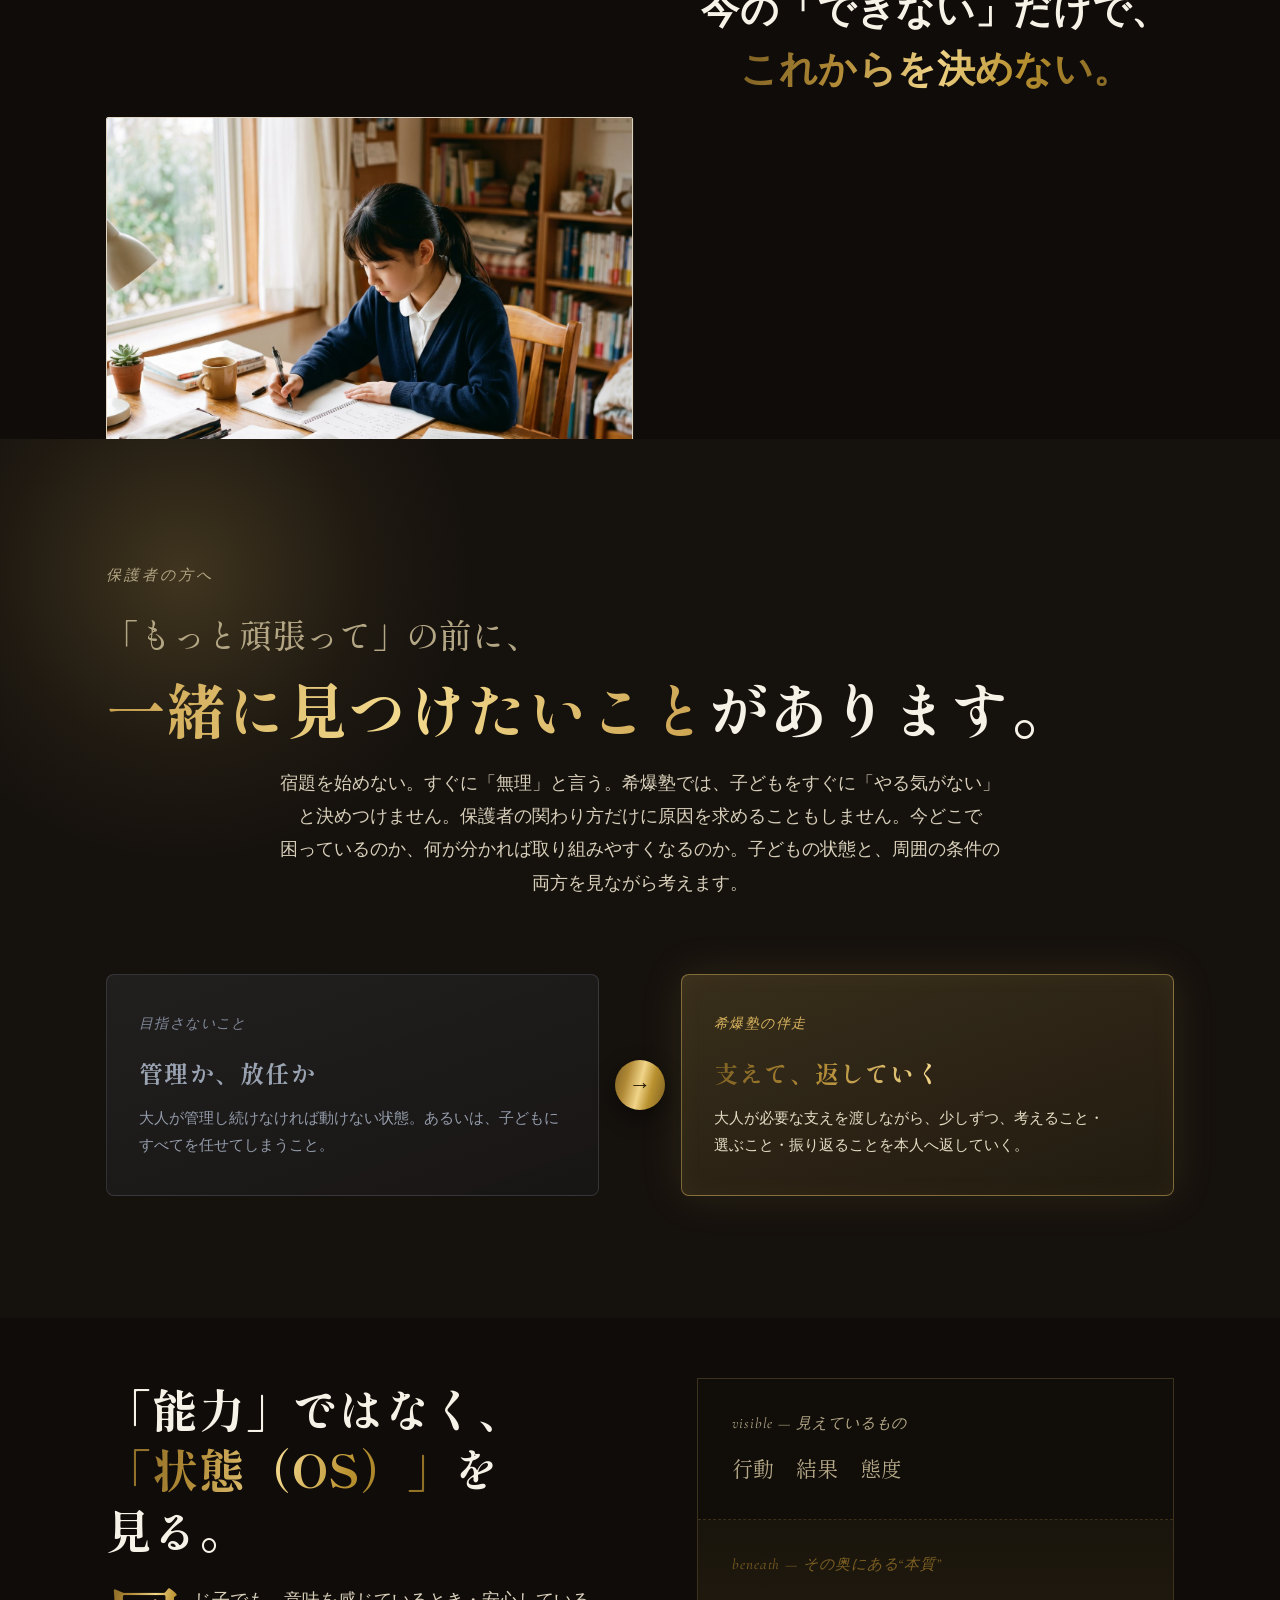
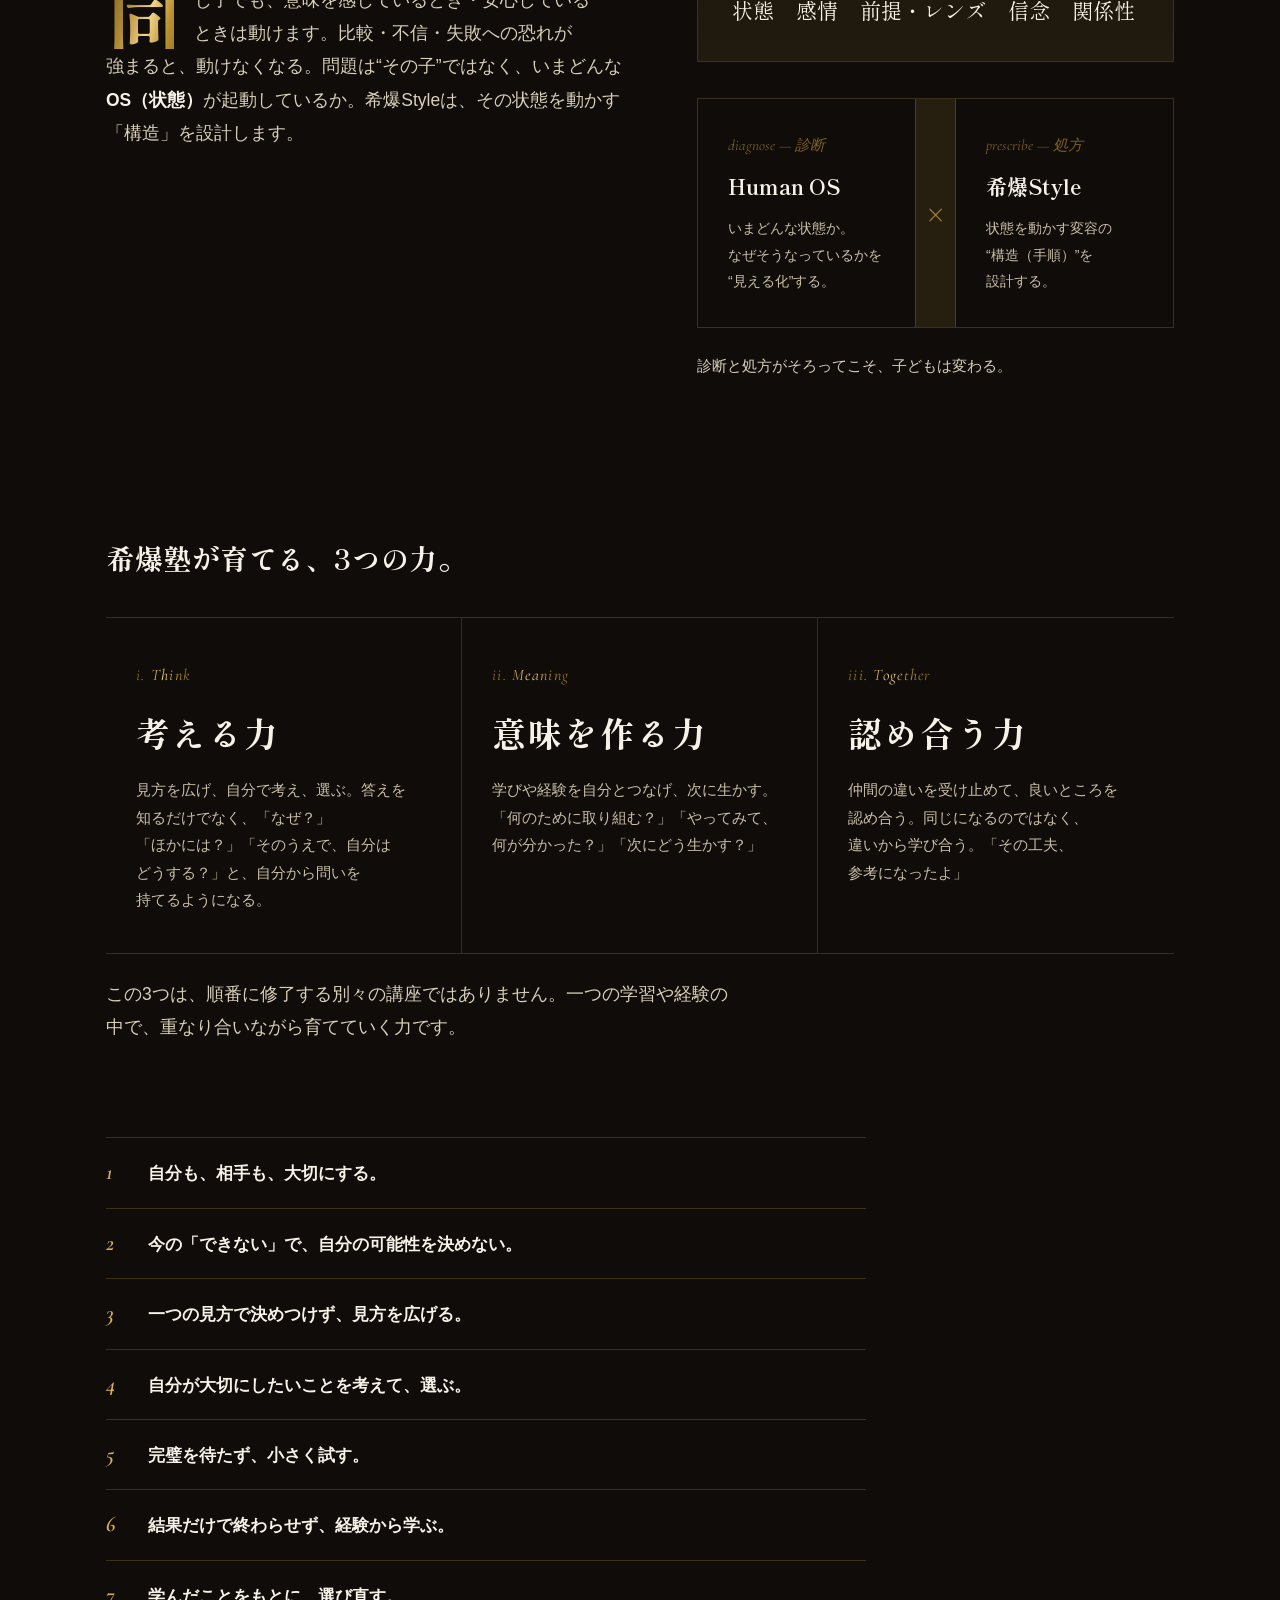
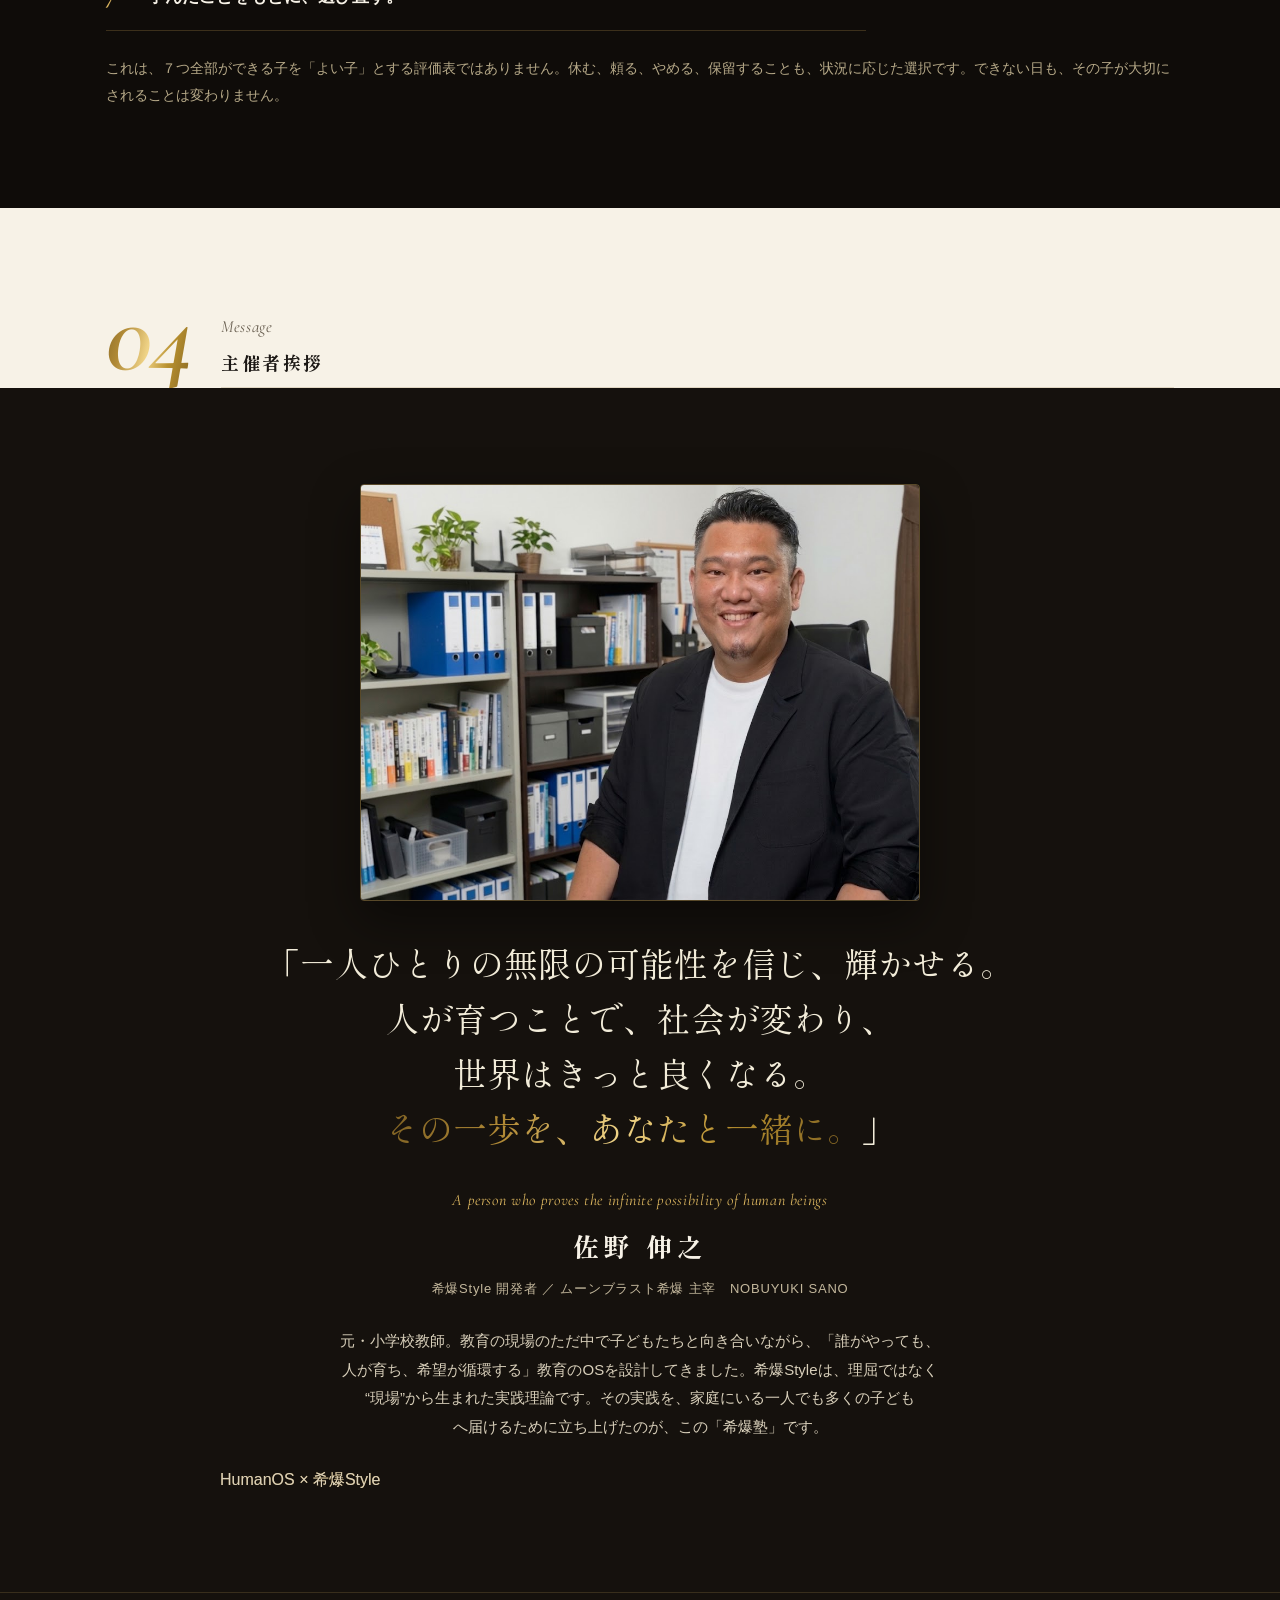
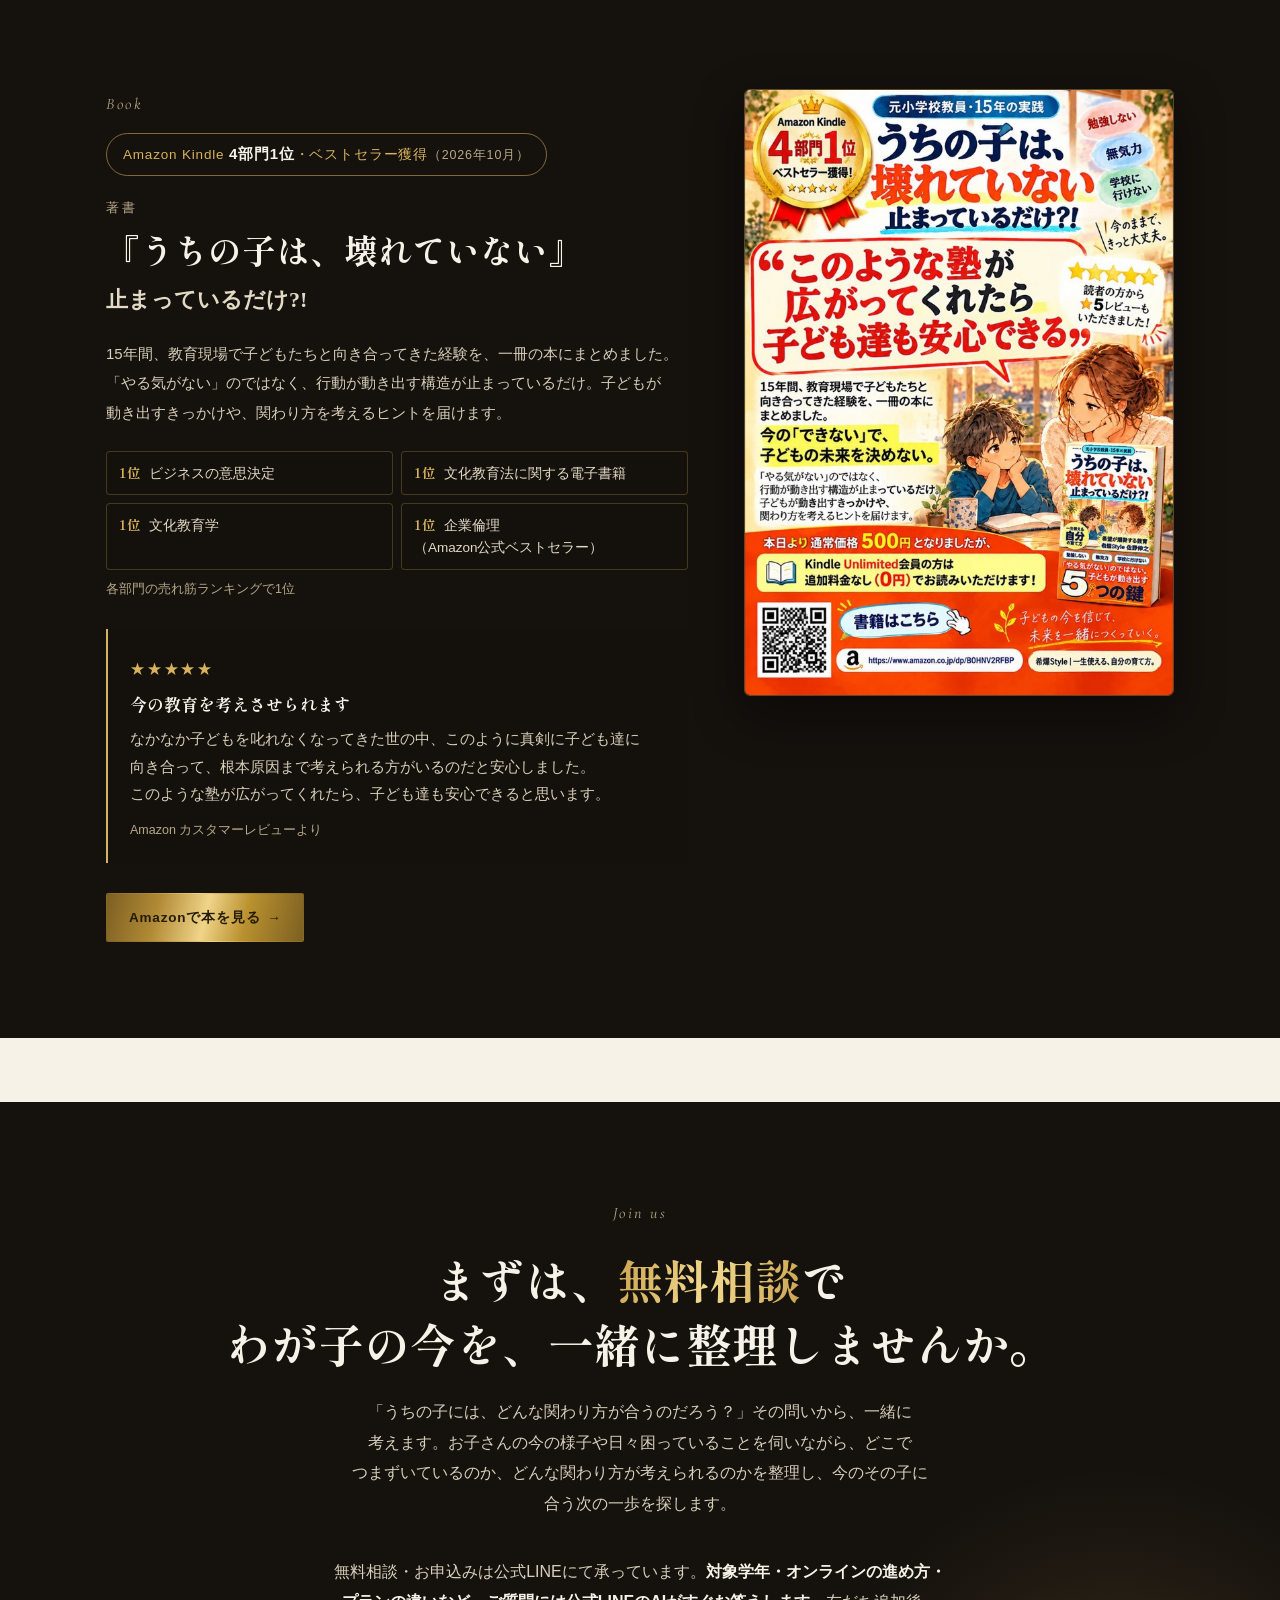
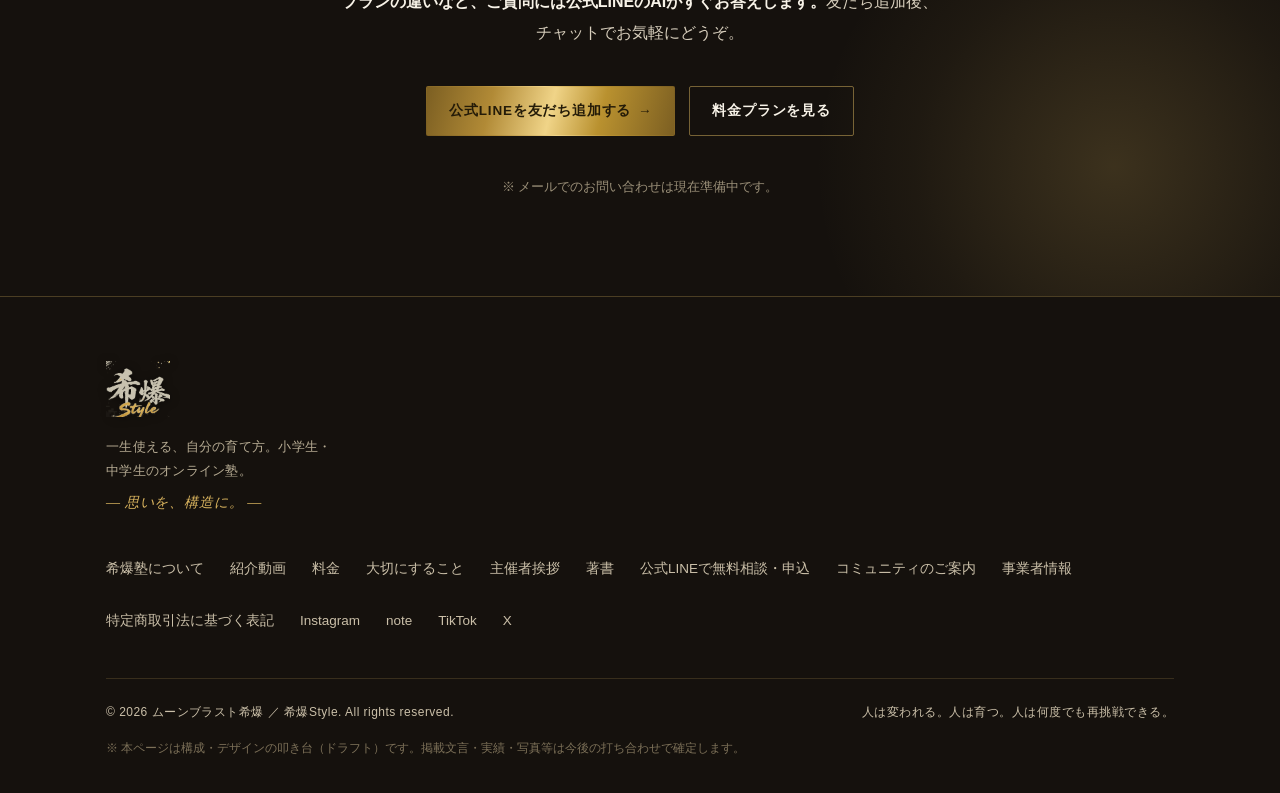
==== commit 8cb0cd07: "主催者挨拶の後に著書（Kindle 4部門1位）の節を追加" ====
--- a/index.html
+++ b/index.html
@@ -9,7 +9,7 @@
 <link rel="preconnect" href="https://fonts.googleapis.com">
 <link rel="preconnect" href="https://fonts.gstatic.com" crossorigin>
 <link href="https://fonts.googleapis.com/css2?family=Cormorant+Garamond:ital,wght@0,500;0,600;1,500;1,600&family=Shippori+Mincho+B1:wght@500;600;700;800&family=Zen+Kaku+Gothic+New:wght@400;500;700;900&display=swap" rel="stylesheet">
-<link rel="stylesheet" href="assets/style.css?v=20261028b">
+<link rel="stylesheet" href="assets/style.css?v=20261029">
 </head>
 <body>
 
@@ -24,6 +24,7 @@
       <a href="#pricing">料金</a>
       <a href="#philosophy">大切にすること</a>
       <a href="#founder">主催者挨拶</a>
+      <a href="#book">著書</a>
     </nav>
     <a href="contact.html" class="btn">公式LINEで無料相談・申込</a>
   </div>
@@ -320,6 +321,41 @@
     </div>
   </section>
 
+  <!-- 著書（2026-10-29 佐野様ご依頼。出版記念の個別相談は料金・申込先を確認中のため未掲載） -->
+  <section class="book section-dark" id="book">
+    <div class="wrap">
+      <div class="book-grid">
+        <div class="book-text reveal">
+          <p class="lbl">Book</p>
+          <p class="book-badge">Amazon Kindle <b>4部門1位</b>・ベストセラー獲得<span>（2026年10月）</span></p>
+          <p class="book-kicker">著書</p>
+          <h2><span>『うちの子は、</span><span>壊れていない』</span></h2>
+          <p class="book-sub">止まっているだけ?!</p>
+          <p class="book-lead">15年間、教育現場で子どもたちと向き合ってきた経験を、一冊の本にまとめました。「やる気がない」のではなく、行動が動き出す構造が止まっているだけ。子どもが動き出すきっかけや、関わり方を考えるヒントを届けます。</p>
+          <ul class="book-ranks">
+            <li>ビジネスの意思決定</li>
+            <li>文化教育法に関する電子書籍</li>
+            <li>文化教育学</li>
+            <li>企業倫理（Amazon公式ベストセラー）</li>
+          </ul>
+          <p class="book-ranks-cap">各部門の売れ筋ランキングで1位</p>
+          <blockquote class="book-review">
+            <p class="stars" aria-label="星5つ">★★★★★</p>
+            <p class="rv-title">今の教育を考えさせられます</p>
+            <p>なかなか子どもを叱れなくなってきた世の中、このように真剣に子ども達に向き合って、根本原因まで考えられる方がいるのだと安心しました。このような塾が広がってくれたら、子ども達も安心できると思います。</p>
+            <cite>Amazon カスタマーレビューより</cite>
+          </blockquote>
+          <div class="cta">
+            <a href="https://www.amazon.co.jp/dp/B0HNV2RFBP" class="btn gold" target="_blank" rel="noopener">Amazonで本を見る <span class="arr">→</span></a>
+          </div>
+        </div>
+        <div class="book-img reveal d1">
+          <img src="assets/book_flyer.jpg" width="637" height="900" loading="lazy" alt="佐野伸之 著『うちの子は、壊れていない 止まっているだけ?!』のご案内。Amazon Kindle 4部門1位・ベストセラー獲得">
+        </div>
+      </div>
+    </div>
+  </section>
+
   <!-- 申込・相談 -->
   <section class="consult section-dark" id="consult">
     <div class="wrap">
@@ -350,6 +386,7 @@
         <a href="#pricing">料金</a>
         <a href="#philosophy">大切にすること</a>
         <a href="#founder">主催者挨拶</a>
+        <a href="#book">著書</a>
         <a href="contact.html">公式LINEで無料相談・申込</a>
         <a href="guide.html">コミュニティのご案内</a>
         <a href="company.html">事業者情報</a>
--- a/assets/style.css
+++ b/assets/style.css
@@ -666,3 +666,35 @@
   .example .ex-steps .ex-b{grid-column:1 / -1;margin-top:8px}
   .seven{grid-template-columns:1fr}
 }
+
+/* ===== 2026-10-29 追加：著書の節 ===== */
+.book{border-top:1px solid rgba(216,179,94,.18)}
+.book-grid{display:grid;grid-template-columns:minmax(0,1.15fr) minmax(0,.85fr);gap:56px;align-items:start}
+.book .lbl{font-family:var(--latin);font-style:italic;font-size:16px;letter-spacing:.16em;color:#b3a684;margin-bottom:14px}
+.book-badge{display:inline-block;padding:6px 16px;border:1px solid rgba(216,179,94,.55);border-radius:999px;font-size:13.5px;letter-spacing:.06em;color:var(--gold-lt) !important}
+.book-badge b{color:var(--washi) !important;font-size:15px}
+.book-badge span{color:#b6a988;font-size:12.5px}
+.book h2{font-family:var(--serif);font-weight:700;font-size:clamp(24px,3.4vw,34px);line-height:1.5;margin-top:18px}
+.book-kicker{margin-top:20px;font-size:13px;letter-spacing:.2em;color:#b6a988 !important}
+.book h2 span{display:inline-block}
+.book h2{margin-top:4px !important}
+.book-sub{margin-top:4px;font-family:var(--serif);font-weight:600;font-size:clamp(17px,2.2vw,22px);color:#e3dac6 !important}
+.book-lead{margin-top:18px;font-size:15px;line-height:1.95}
+.book-ranks{list-style:none;margin:24px 0 0;padding:0;display:grid;grid-template-columns:repeat(2,minmax(0,1fr));gap:8px}
+.book-ranks li{padding:10px 12px;border:1px solid rgba(216,179,94,.25);border-radius:4px;background:rgba(20,16,12,.5);font-size:13.5px;line-height:1.6;color:#e3dac6}
+.book-ranks li::before{content:"1位";display:inline-block;margin-right:8px;font-family:var(--serif);font-weight:700;color:var(--gold-lt)}
+.book-ranks-cap{margin-top:8px;font-size:12.5px;color:#b6a988 !important}
+.book-review{margin:28px 0 0;padding:20px 22px;border-left:2px solid var(--gold-lt);background:rgba(20,16,12,.55)}
+.book-review .stars{color:var(--gold-lt) !important;letter-spacing:.12em;font-size:15px}
+.book-review .rv-title{font-family:var(--serif);font-weight:700;font-size:17px;color:var(--washi) !important;margin-top:4px}
+.book-review p{font-size:14.5px;line-height:1.9;margin-top:6px}
+.book-review cite{display:block;margin-top:10px;font-style:normal;font-size:12.5px;color:#b6a988}
+.book .cta{margin-top:30px}
+.book-img img{width:100%;height:auto;display:block;border-radius:6px;border:1px solid rgba(216,179,94,.35);box-shadow:0 18px 50px rgba(0,0,0,.45)}
+@media(max-width:860px){
+  .book-grid{grid-template-columns:1fr;gap:36px}
+  .book-img{max-width:420px;margin:0 auto}
+}
+@media(max-width:480px){
+  .book-ranks{grid-template-columns:1fr}
+}
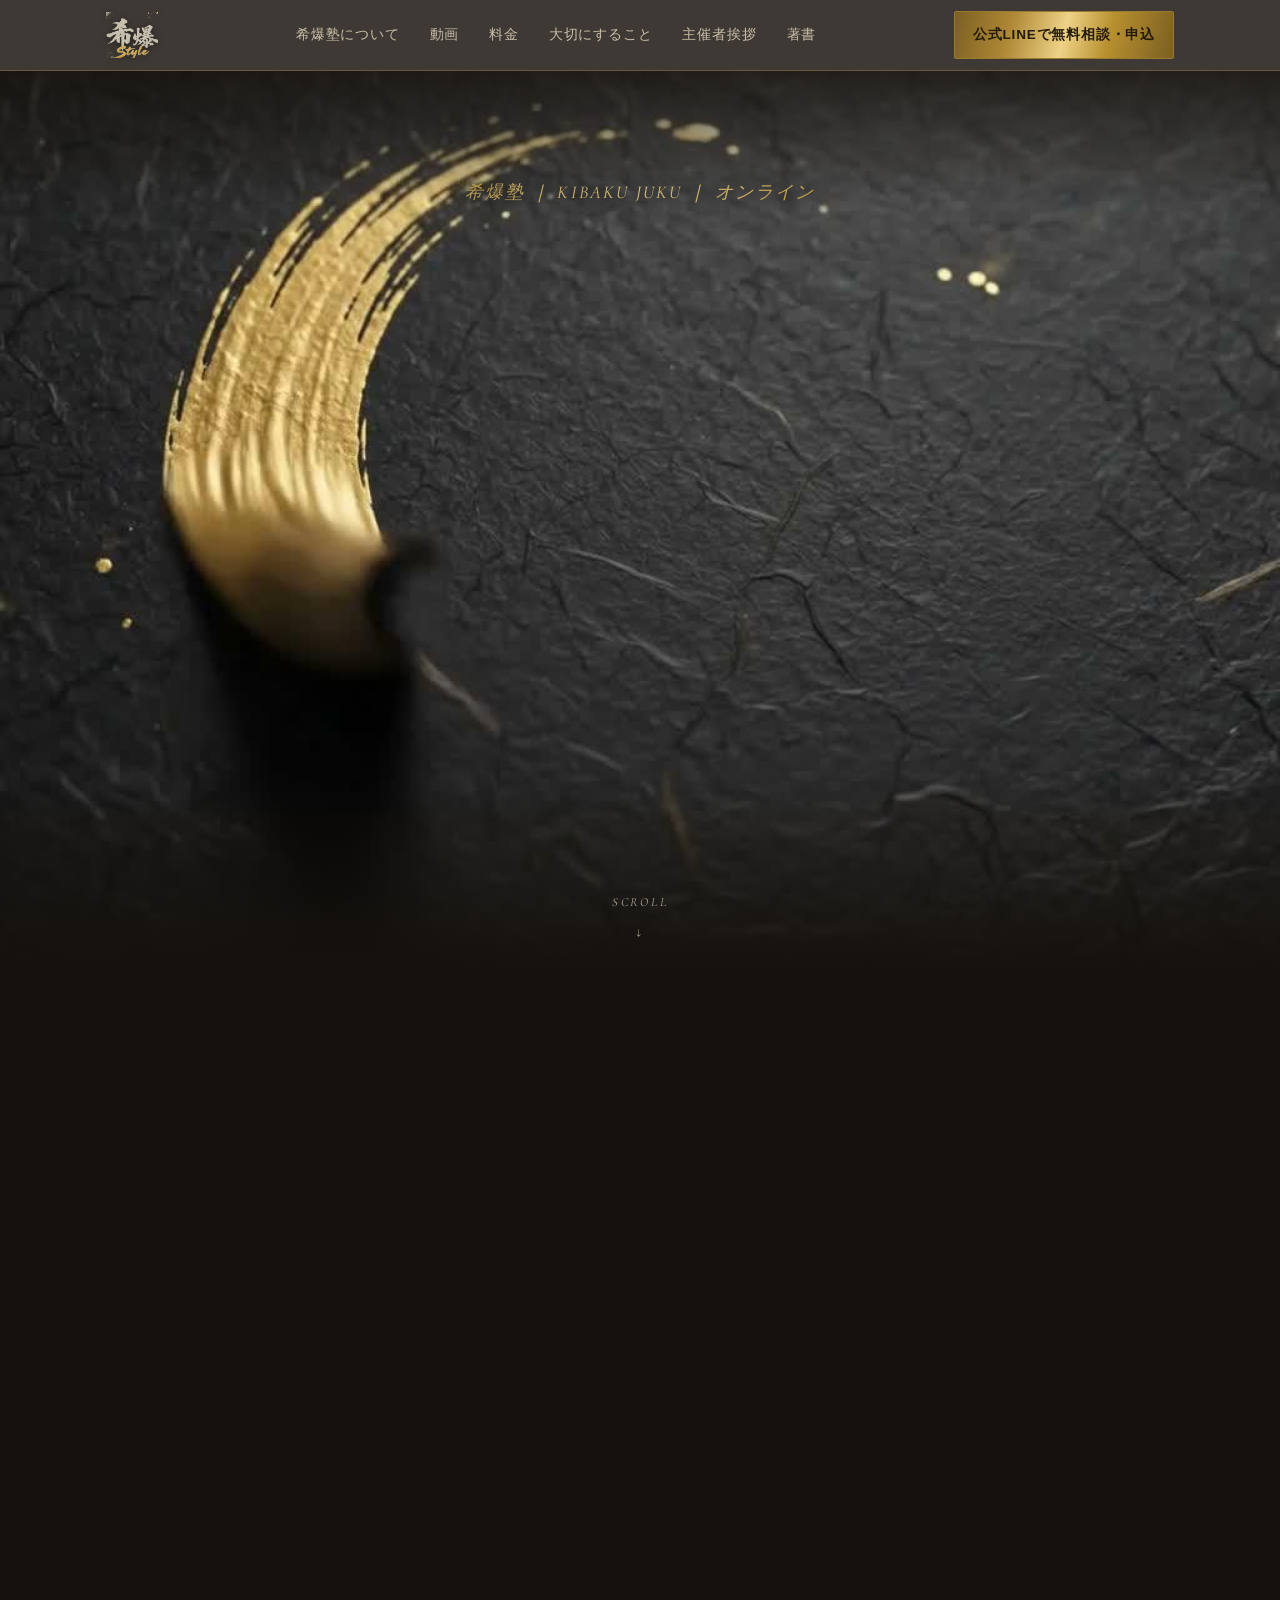
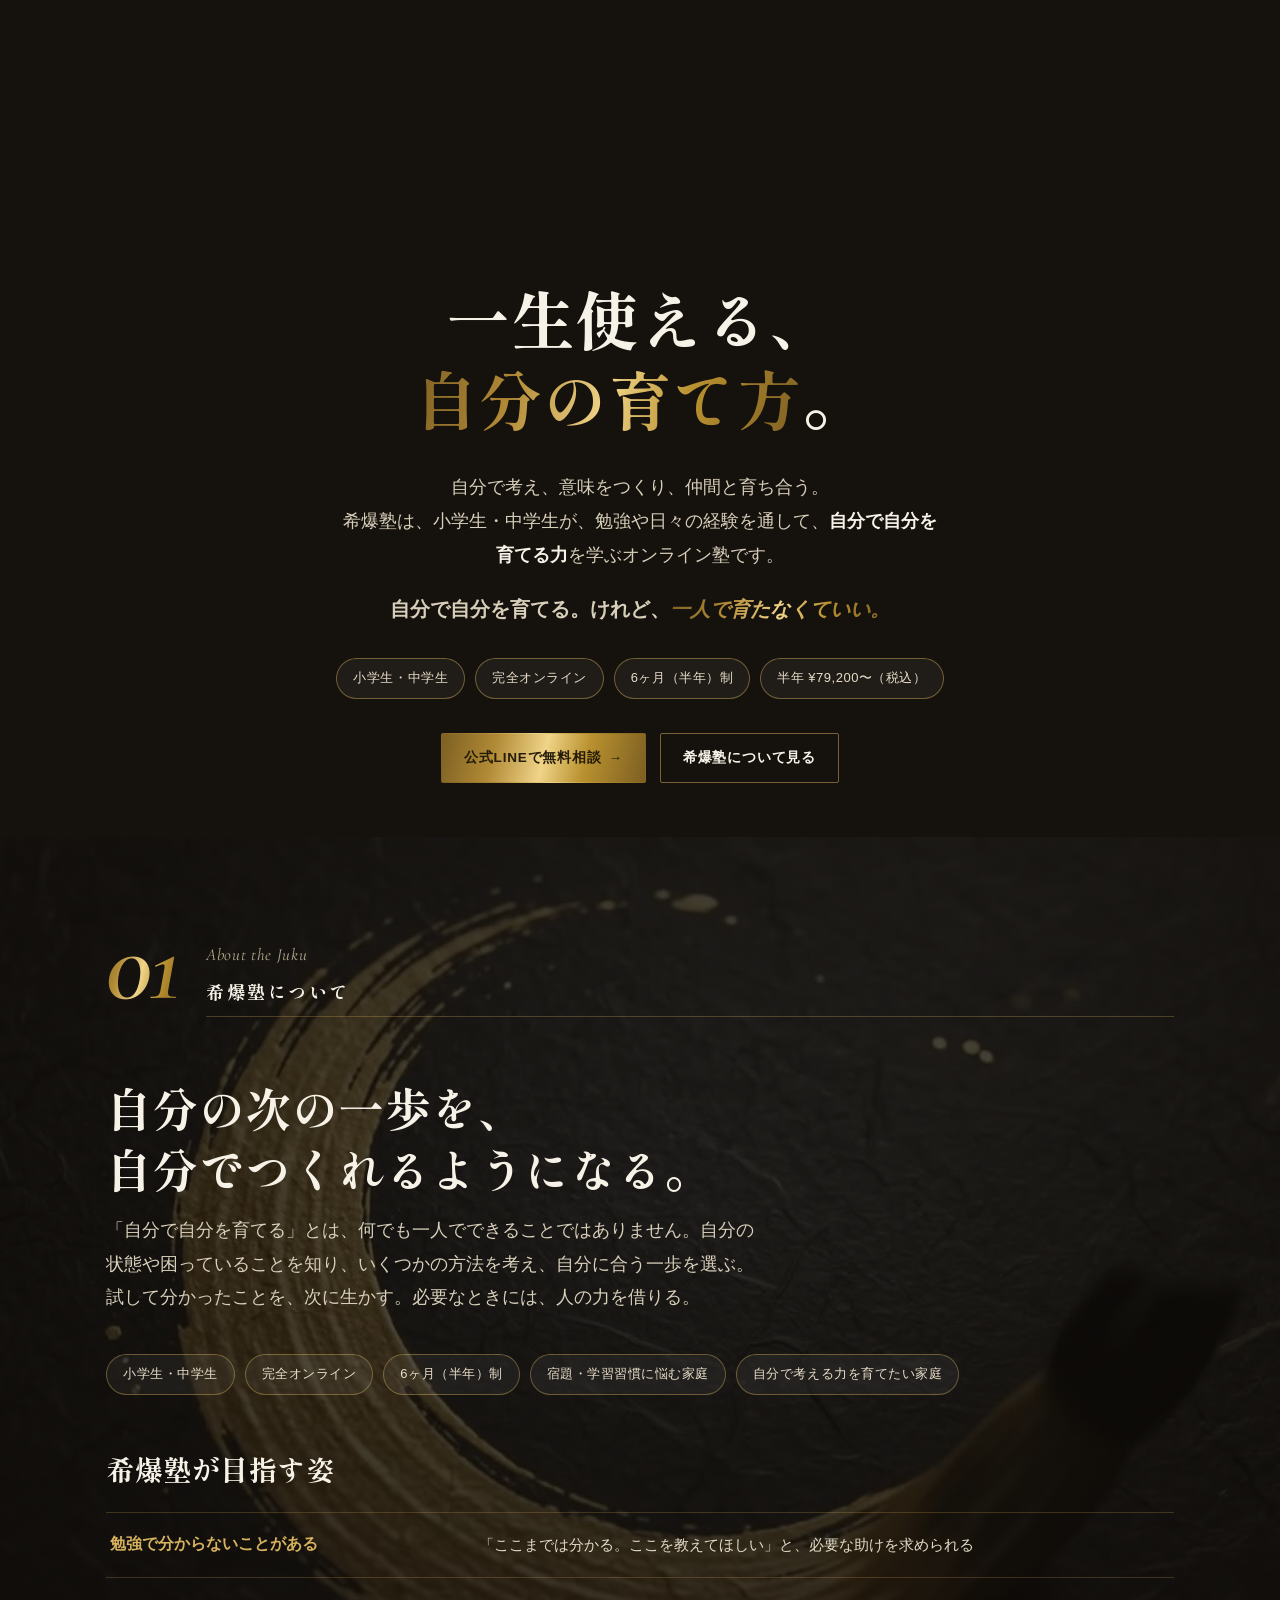
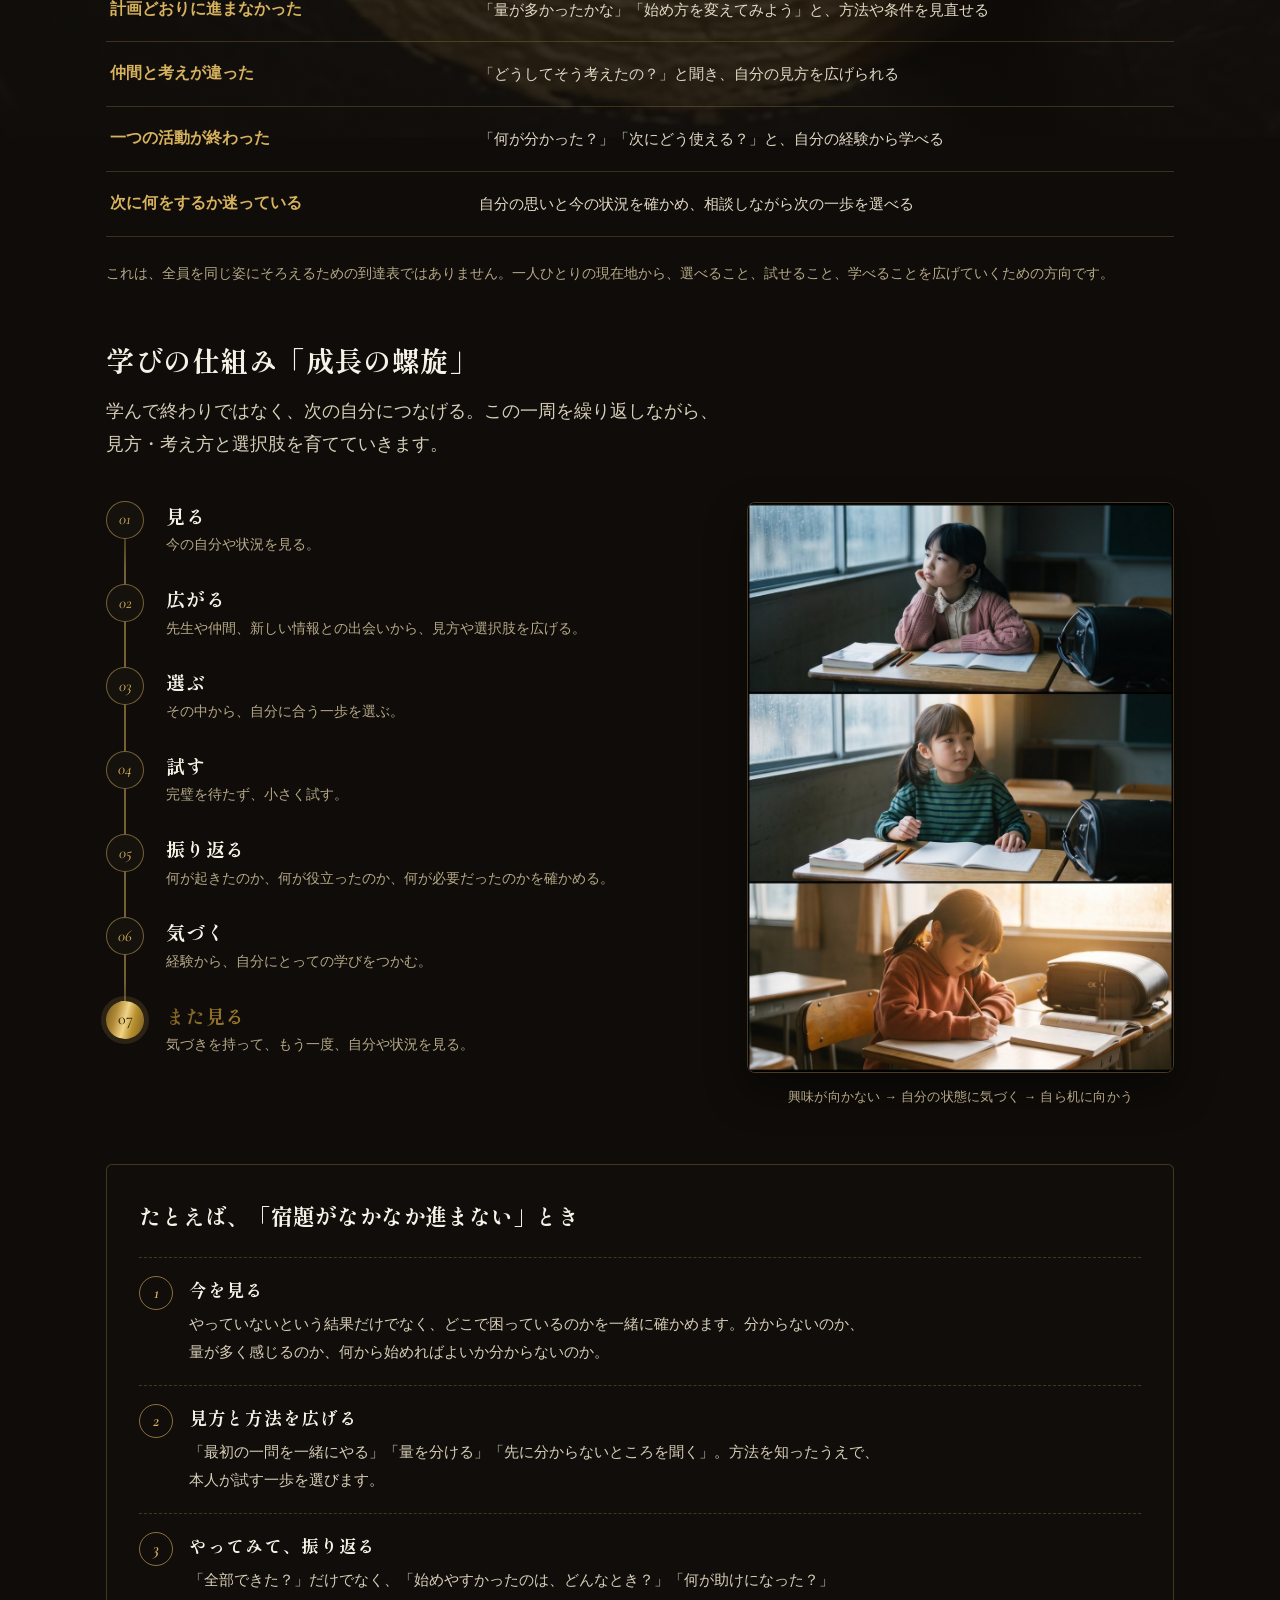
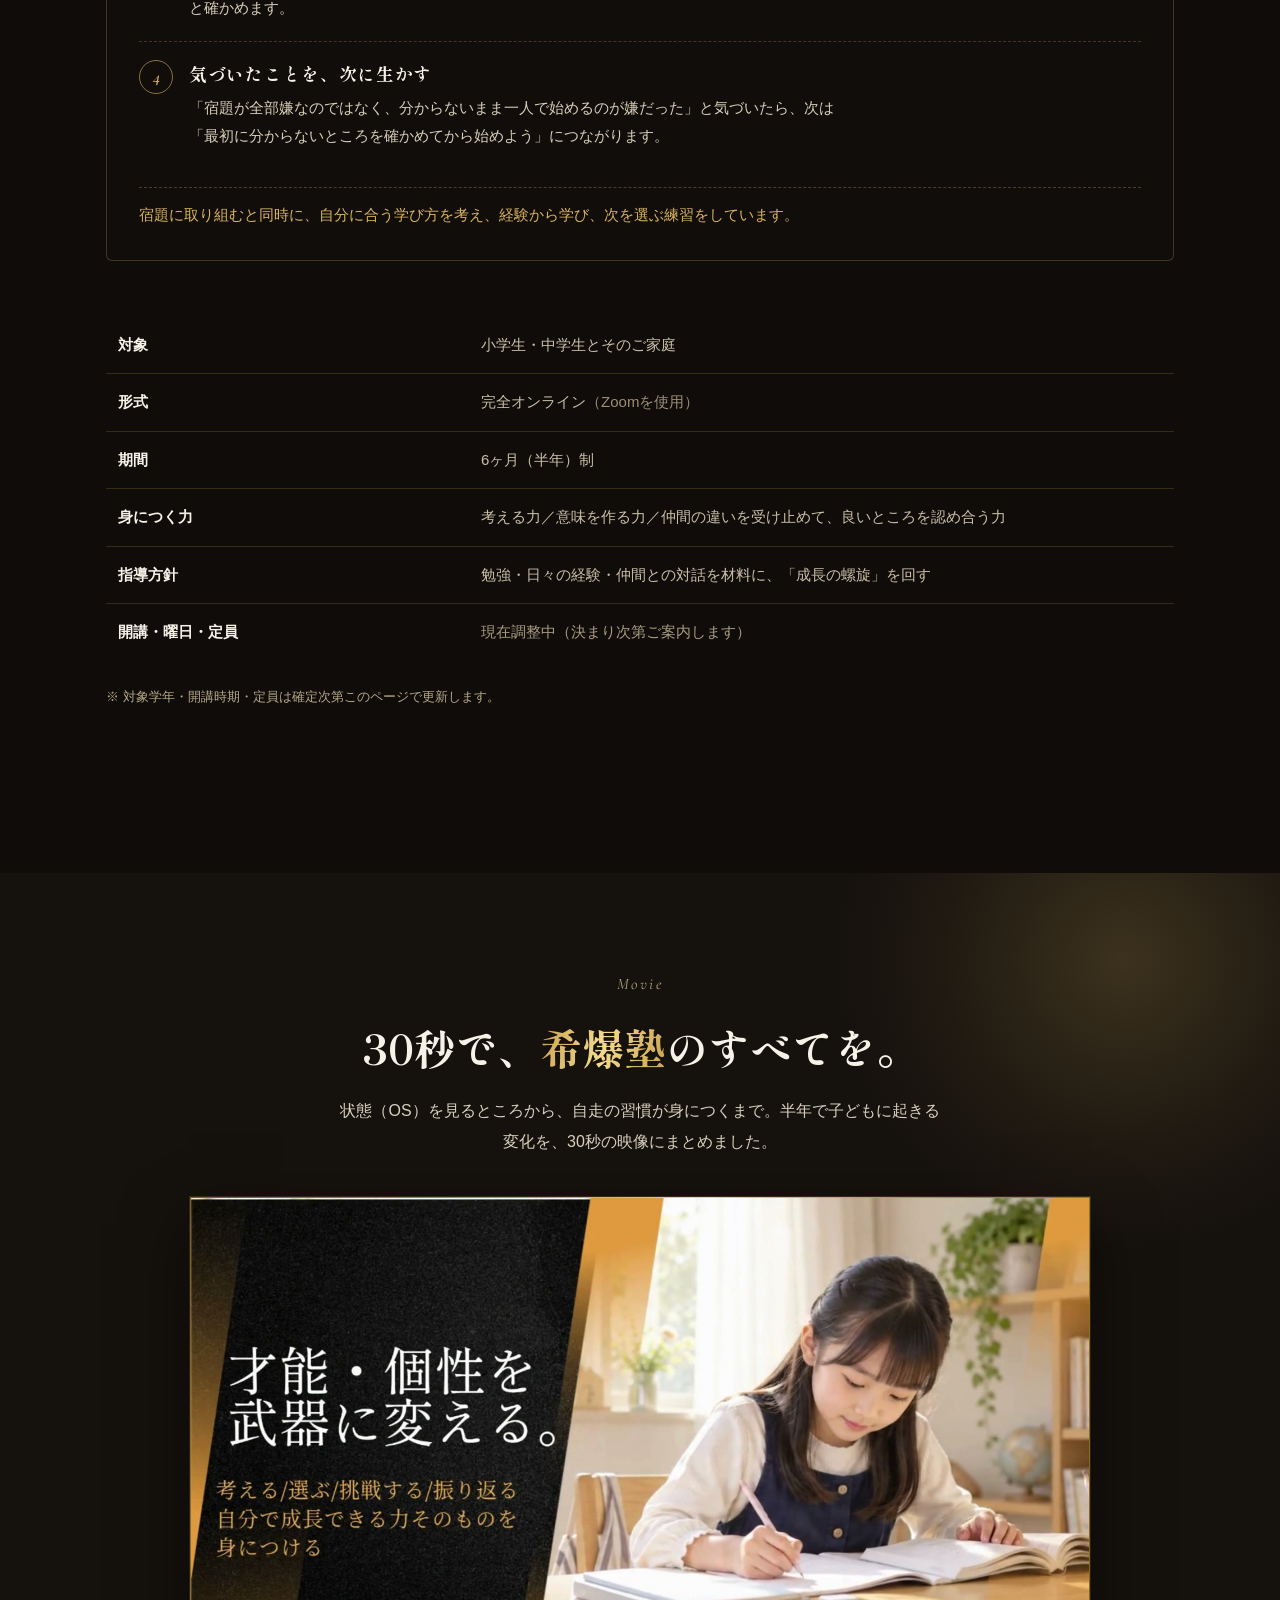
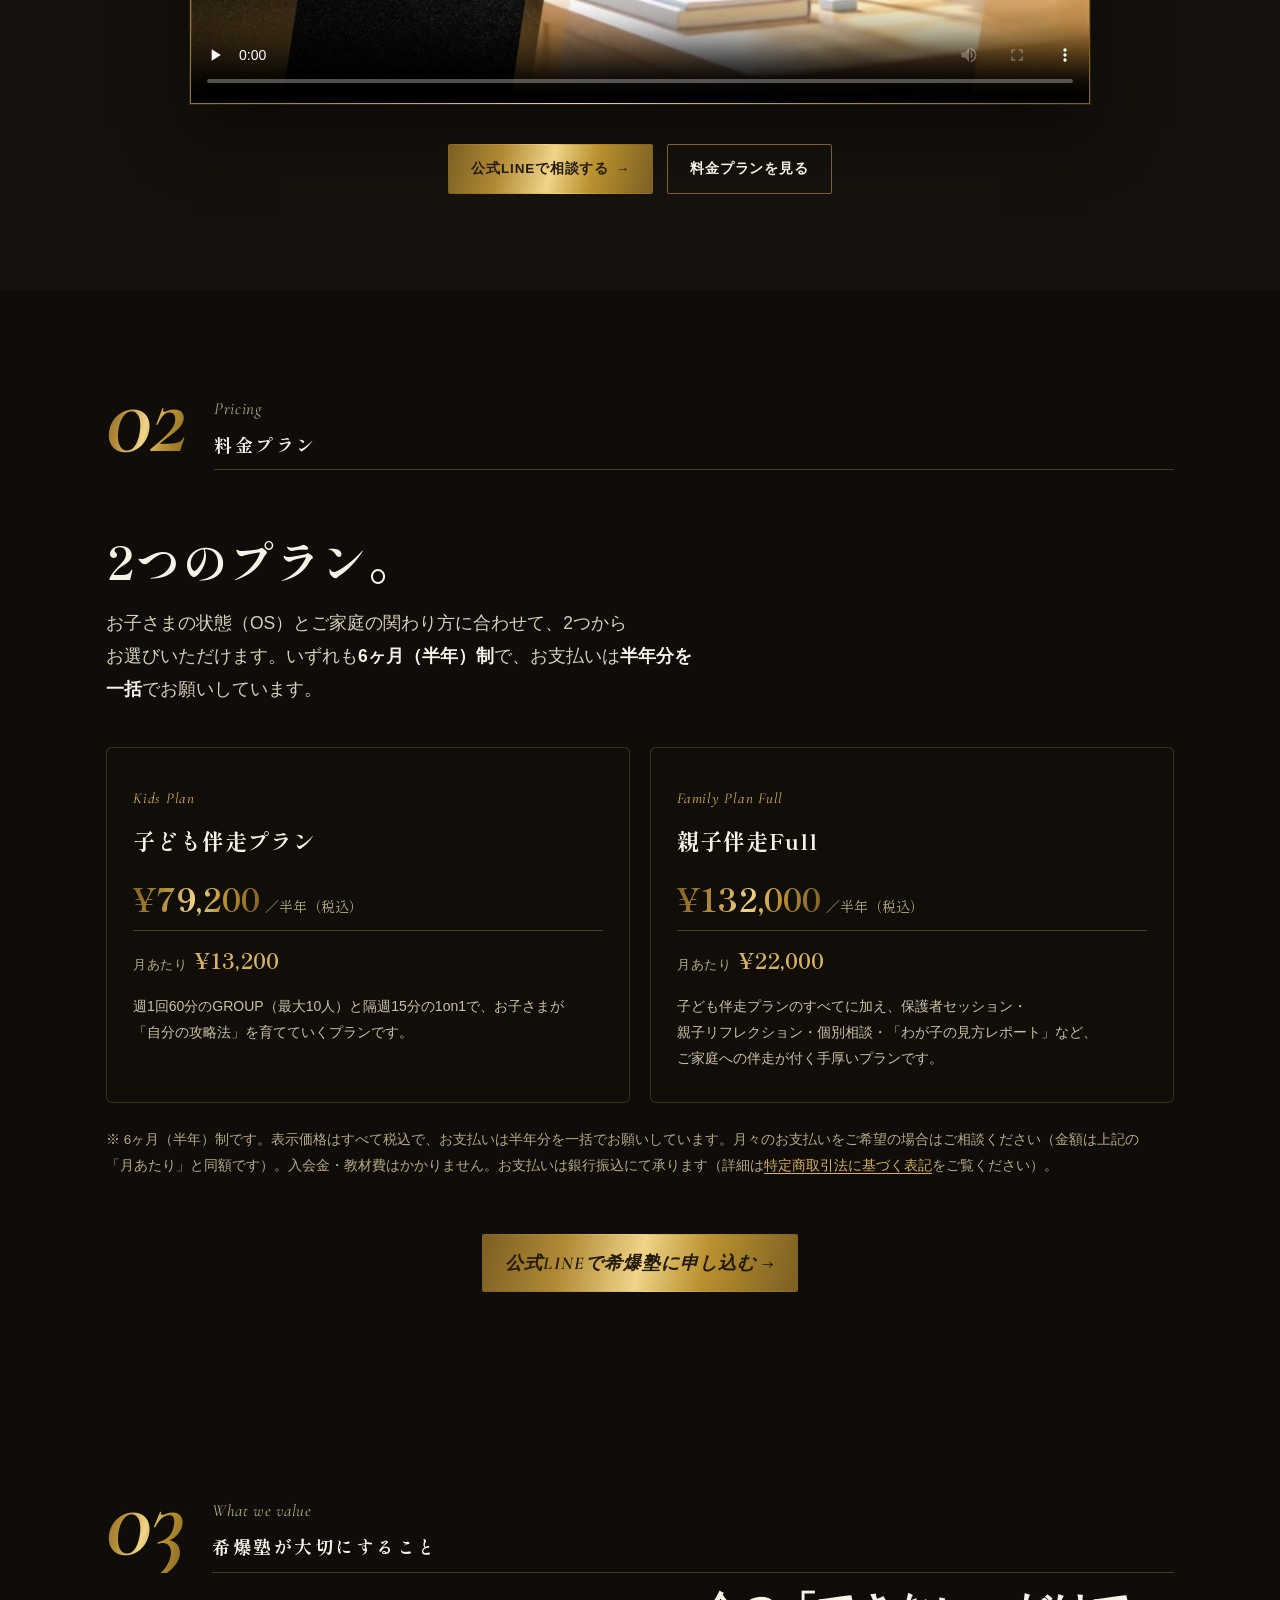
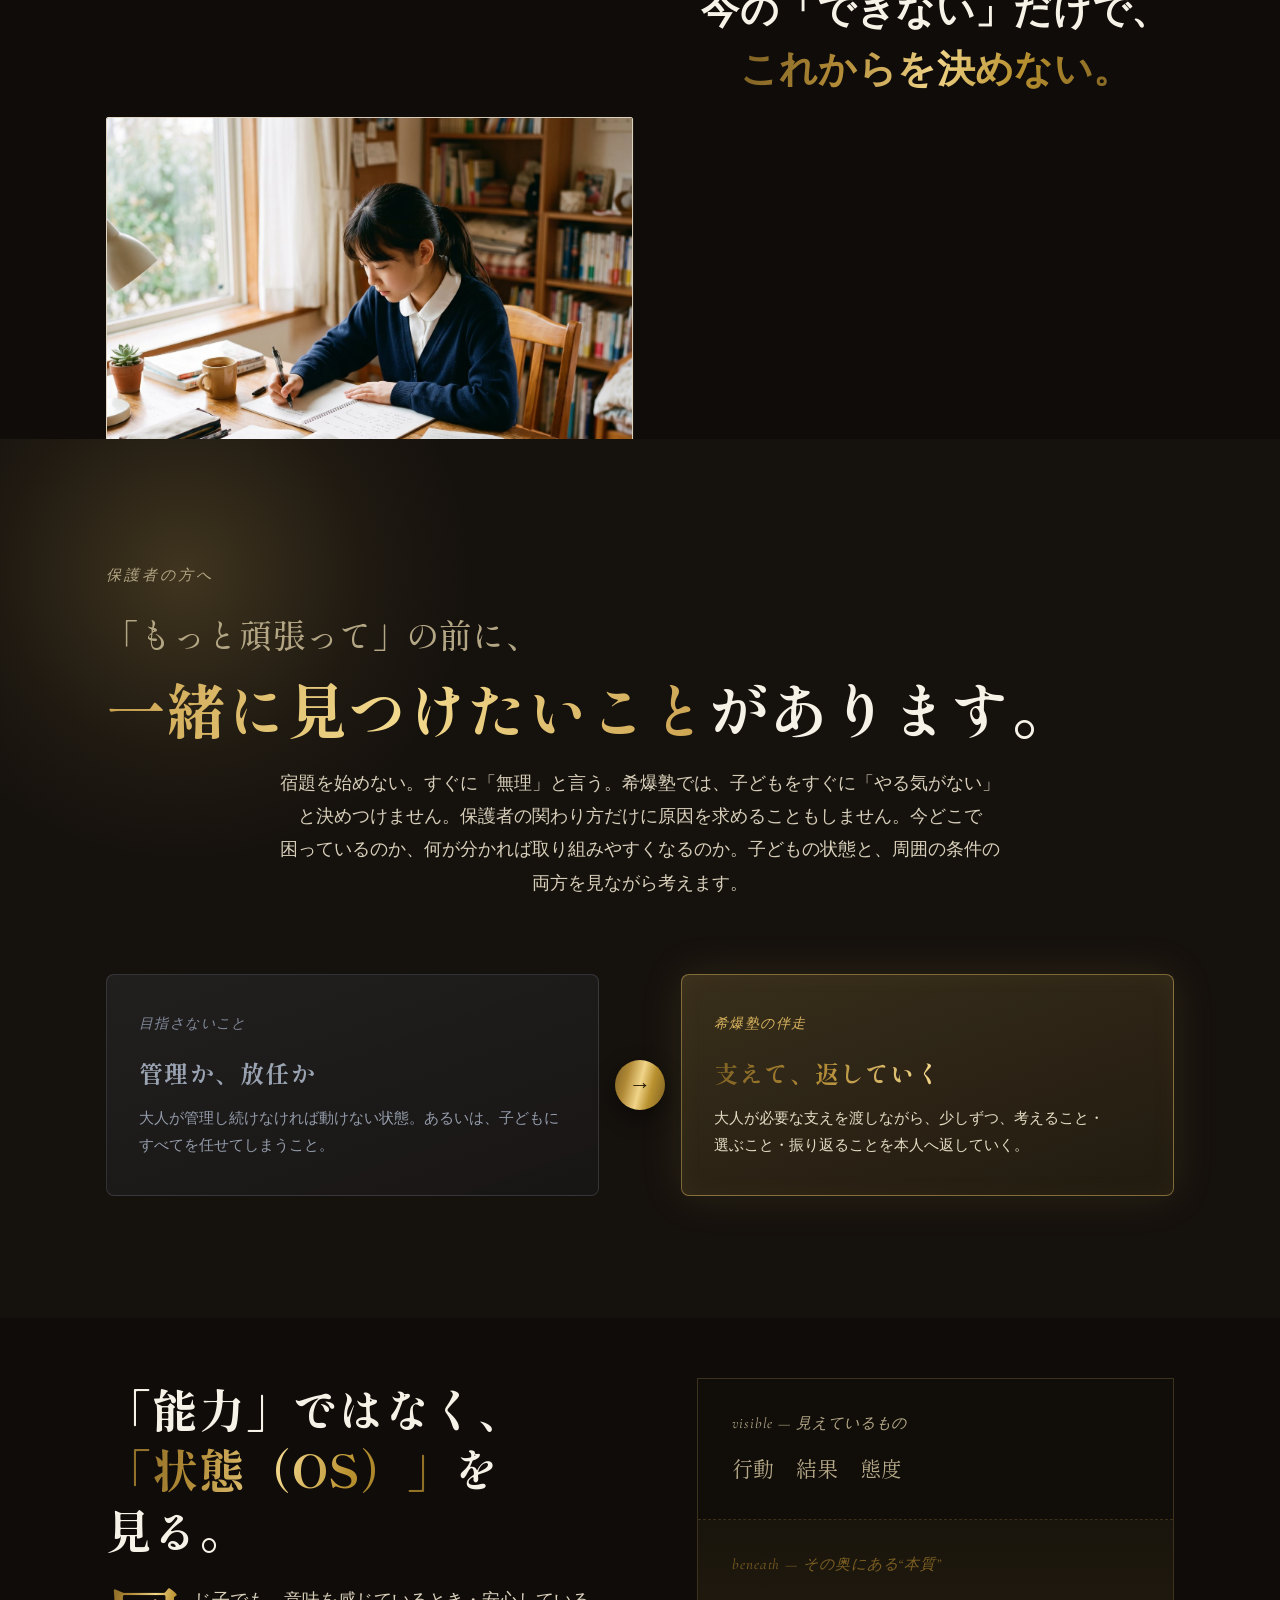
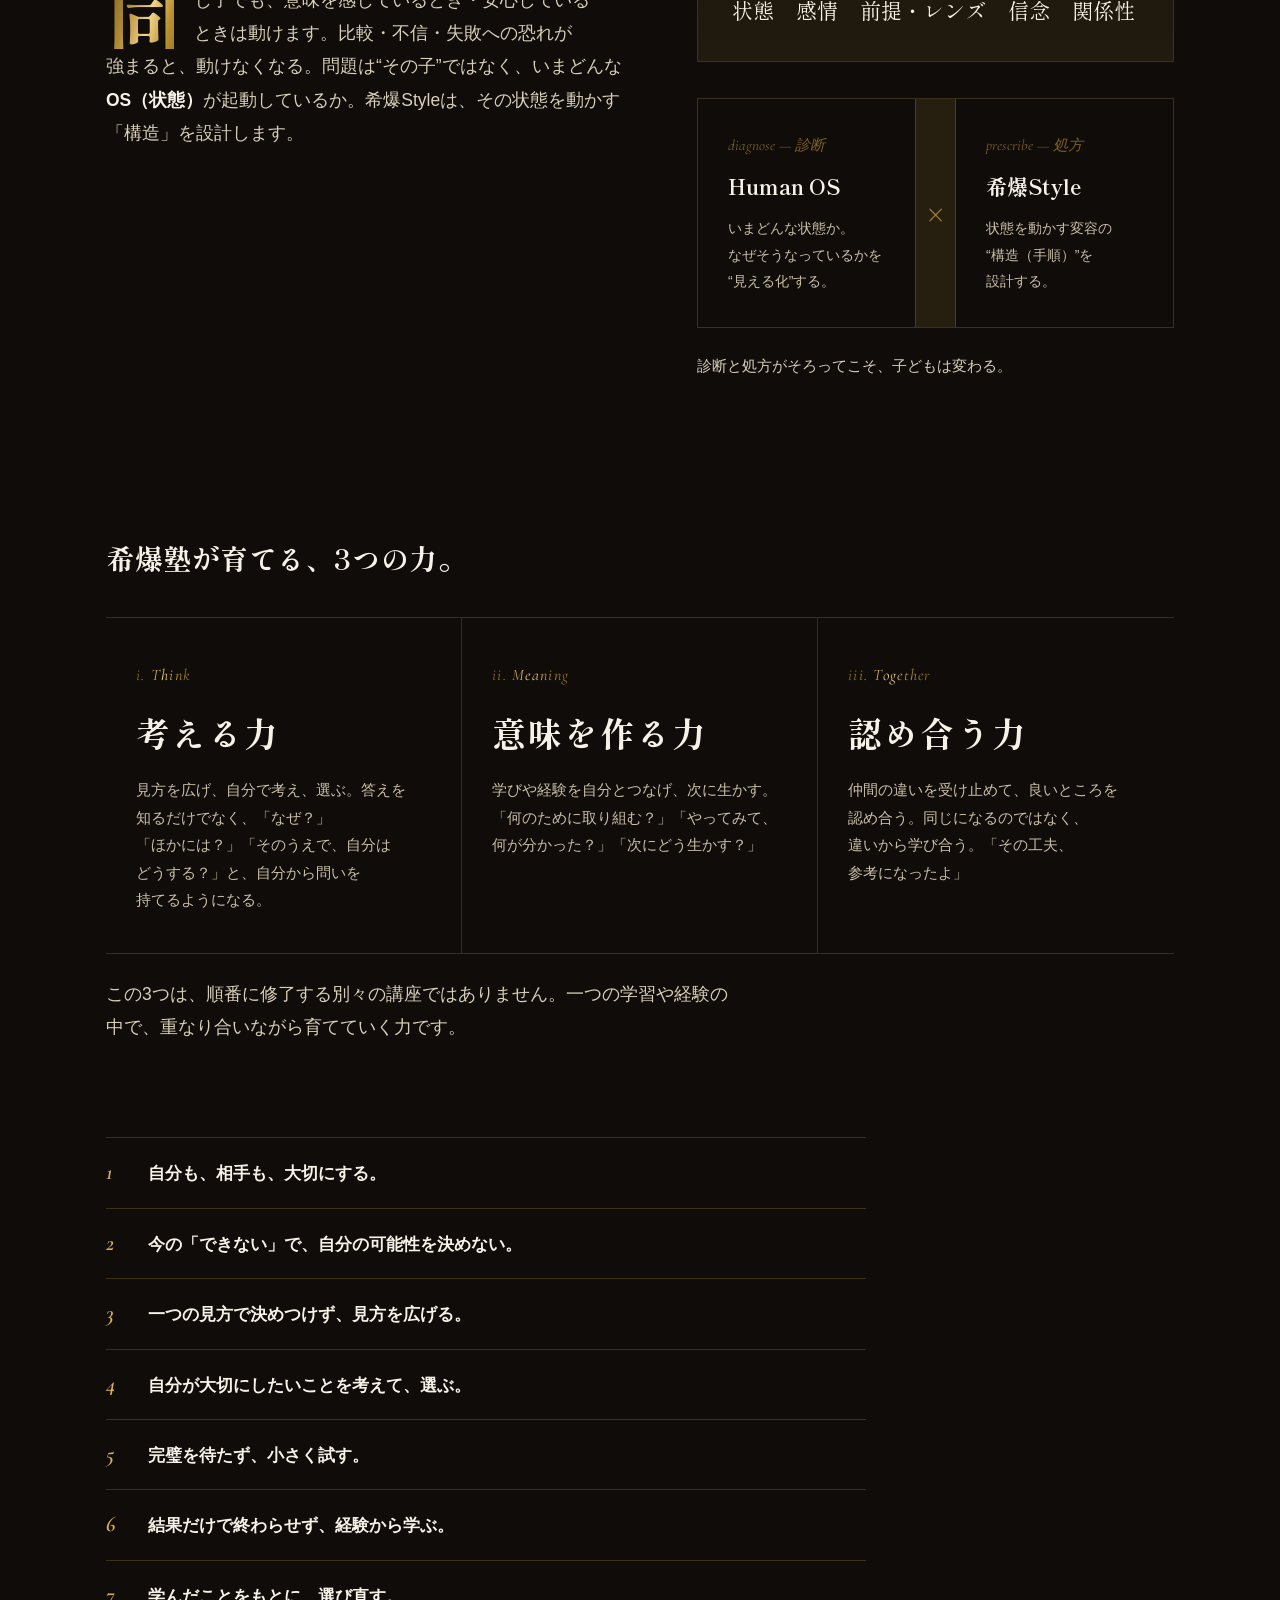
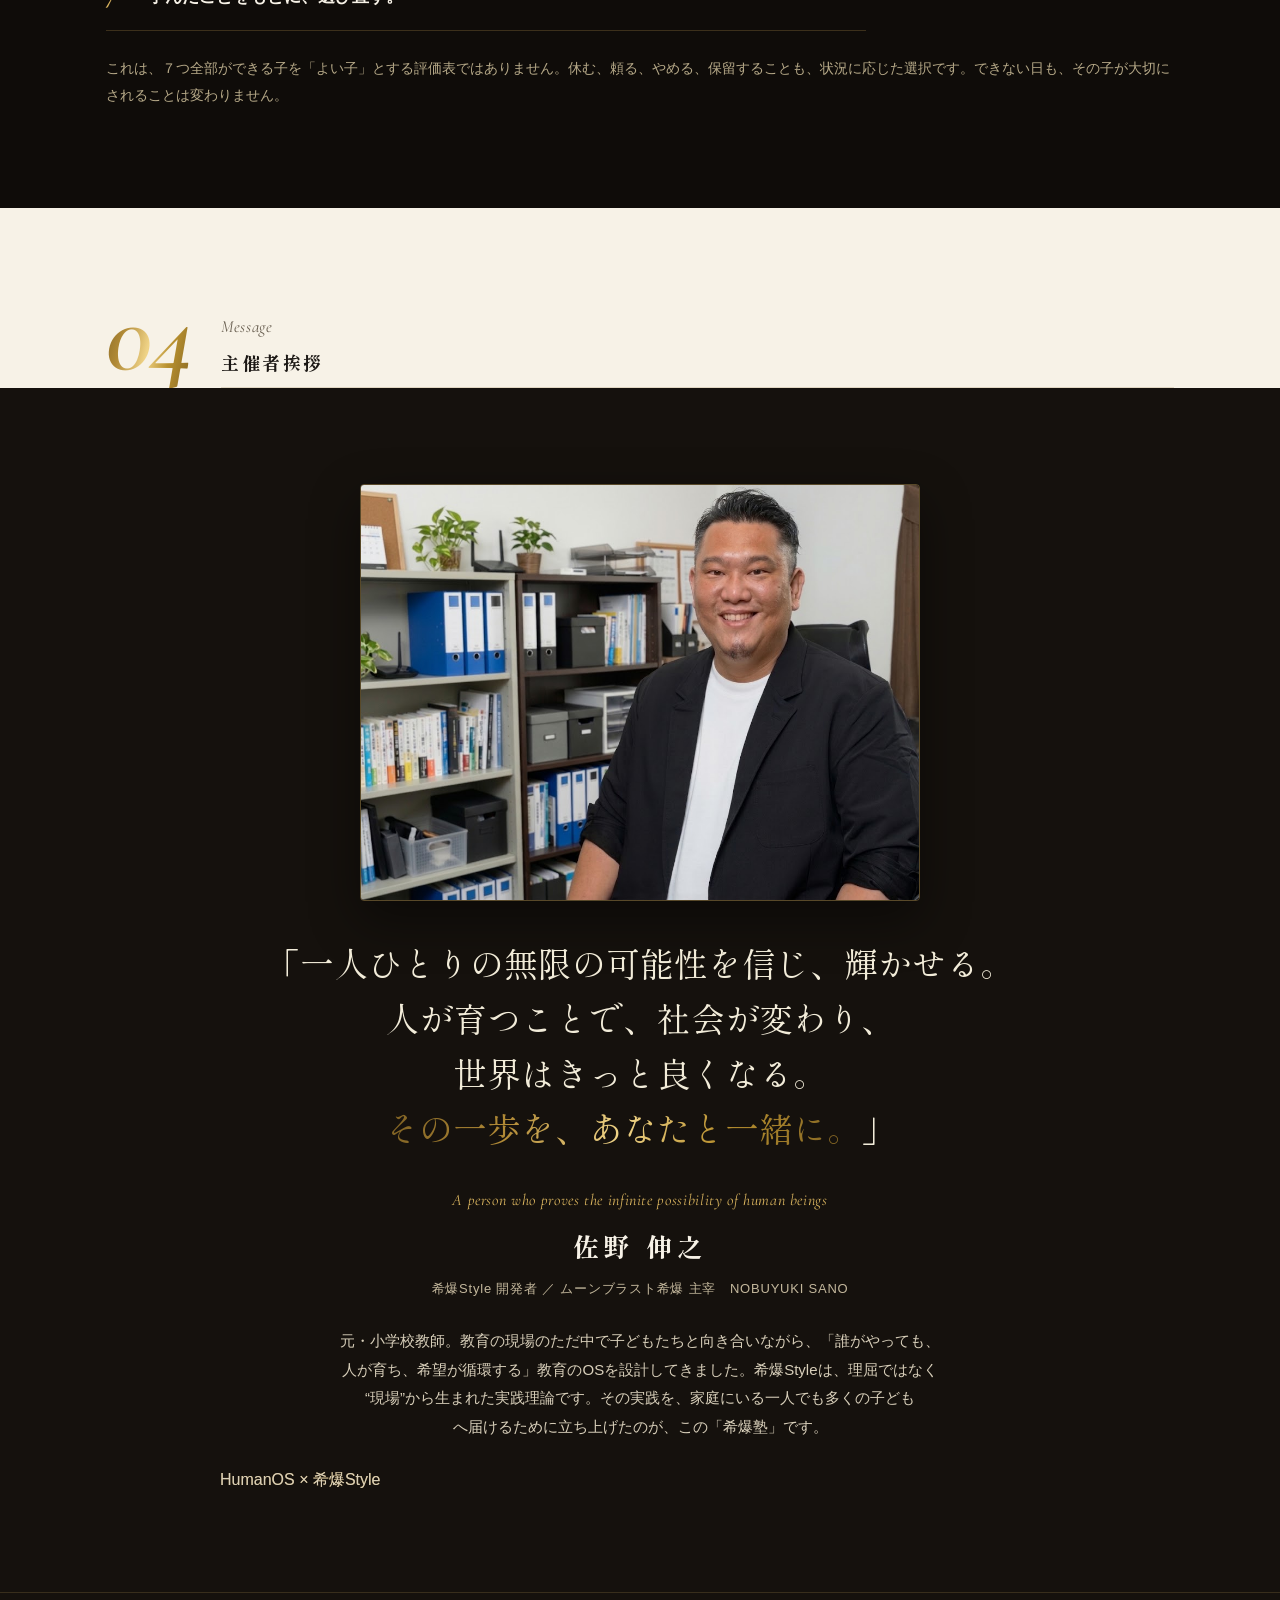
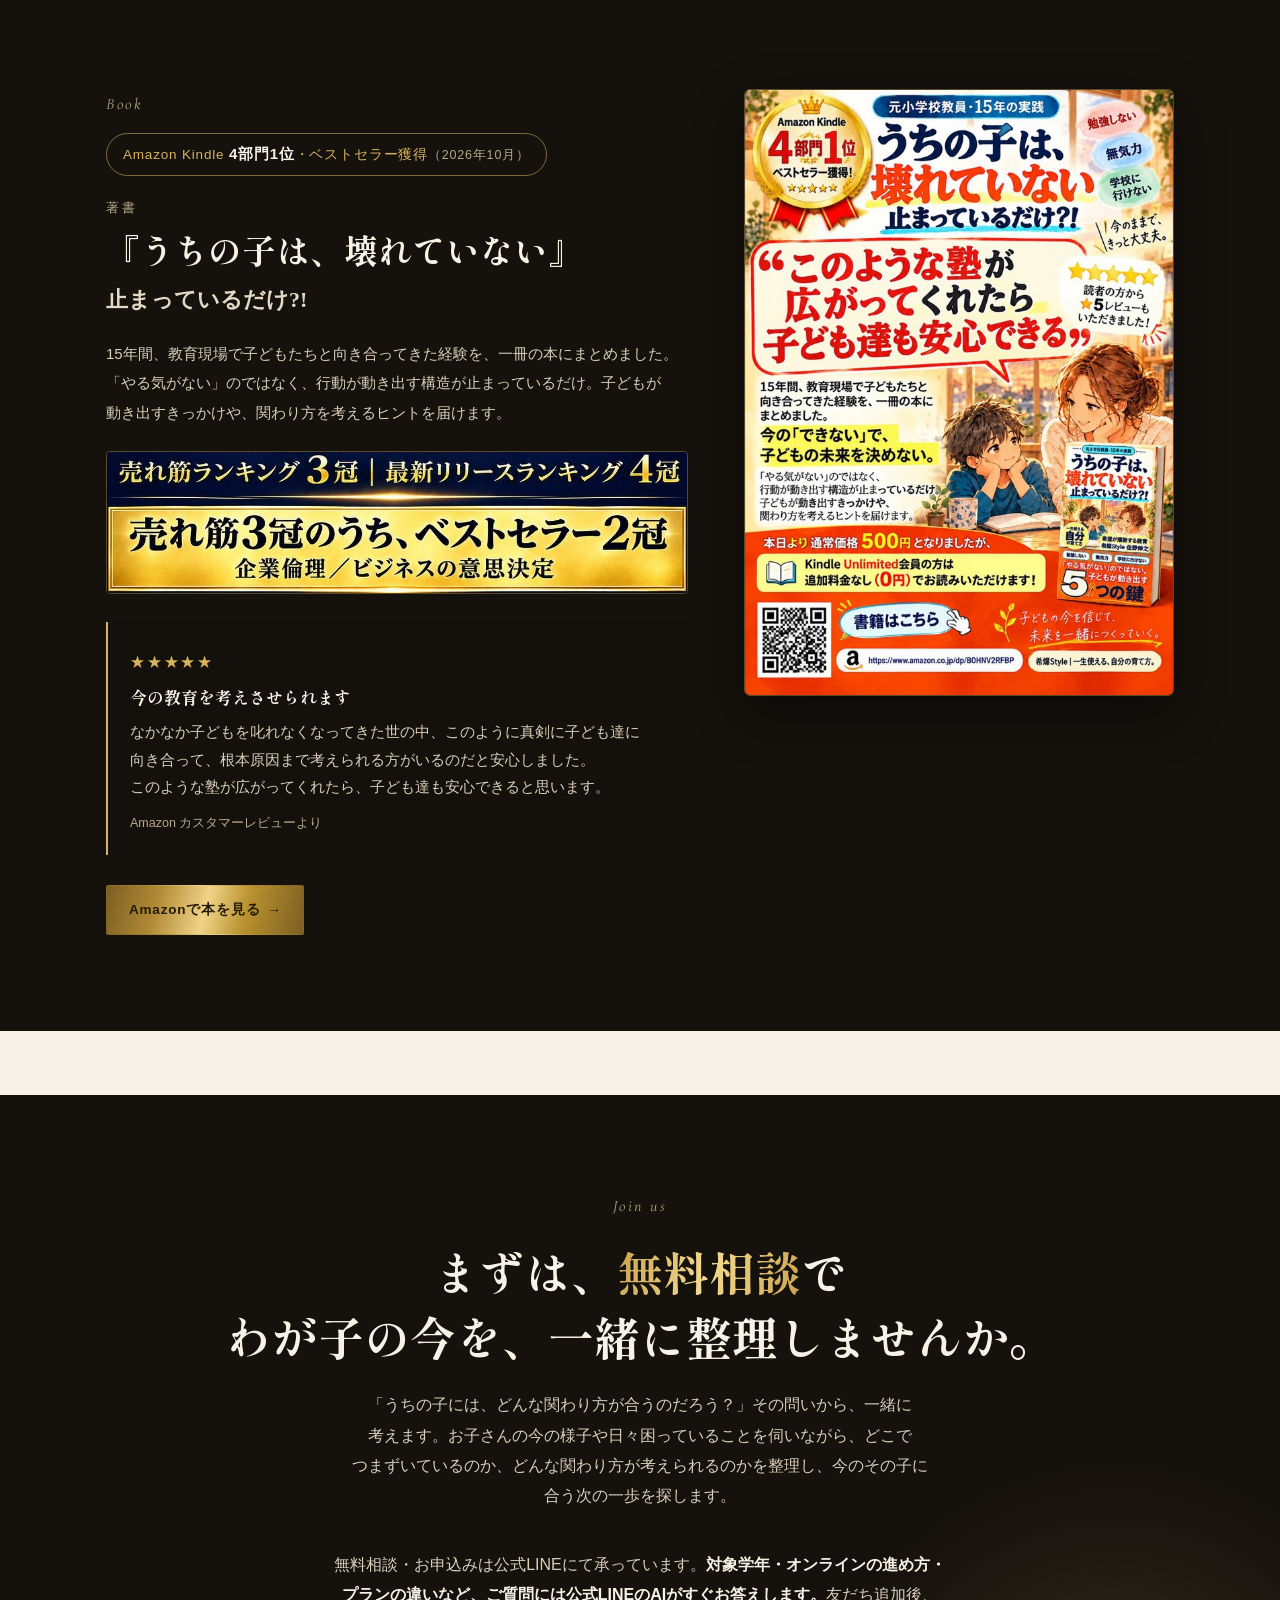
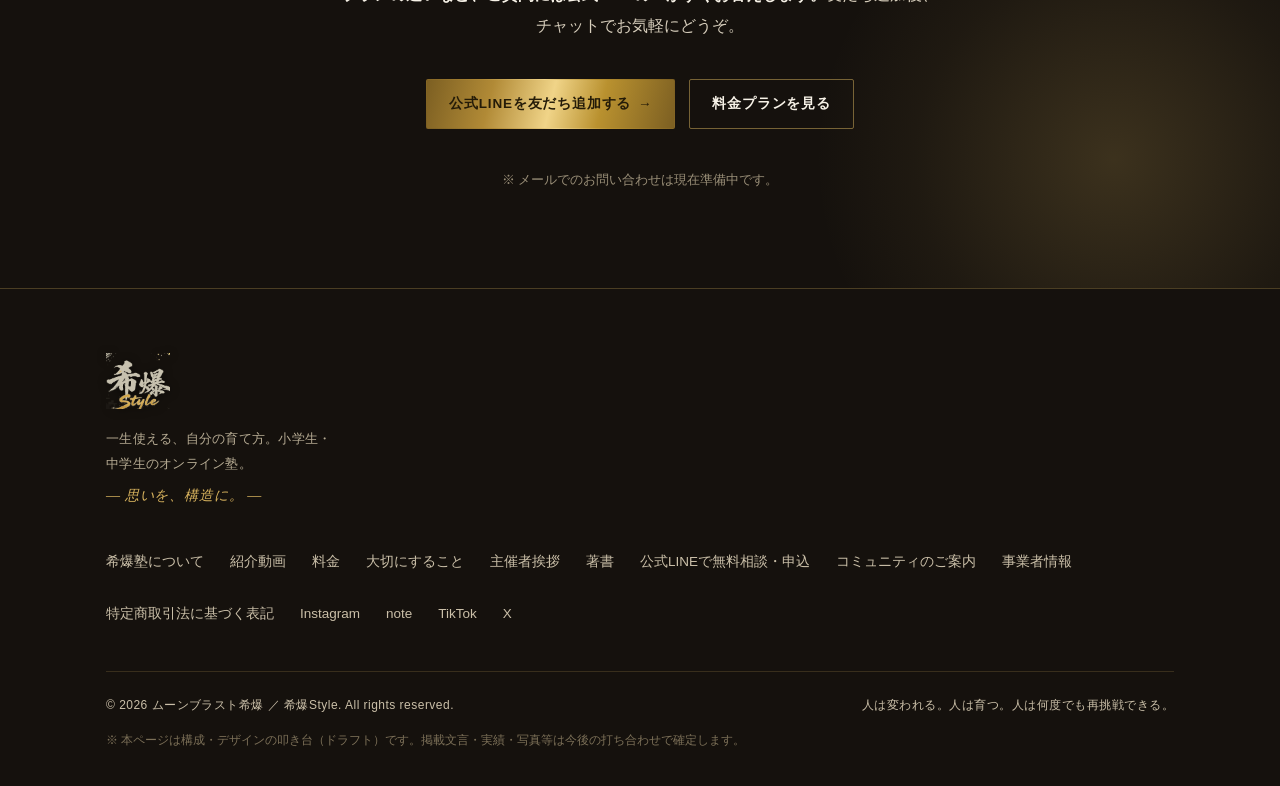
==== commit e5b3a6ae: "著書コーナー：ランキングの文字一覧をバナー下段の画像に差し替え Co-Authored-By: Claude Sonnet 5.5 <noreply@anthropic.com>" ====
--- a/index.html
+++ b/index.html
@@ -332,13 +332,8 @@
           <h2><span>『うちの子は、</span><span>壊れていない』</span></h2>
           <p class="book-sub">止まっているだけ?!</p>
           <p class="book-lead">15年間、教育現場で子どもたちと向き合ってきた経験を、一冊の本にまとめました。「やる気がない」のではなく、行動が動き出す構造が止まっているだけ。子どもが動き出すきっかけや、関わり方を考えるヒントを届けます。</p>
-          <ul class="book-ranks">
-            <li>ビジネスの意思決定</li>
-            <li>文化教育法に関する電子書籍</li>
-            <li>文化教育学</li>
-            <li>企業倫理（Amazon公式ベストセラー）</li>
-          </ul>
-          <p class="book-ranks-cap">各部門の売れ筋ランキングで1位</p>
+          <img class="book-ranks-img" src="assets/book_ranks.jpg" width="1026" height="250" loading="lazy" alt="Amazon Kindle 売れ筋ランキング3冠・最新リリースランキング4冠。売れ筋3冠のうち、ベストセラー2冠（企業倫理／ビジネスの意思決定）">
+
           <blockquote class="book-review">
             <p class="stars" aria-label="星5つ">★★★★★</p>
             <p class="rv-title">今の教育を考えさせられます</p>
--- a/assets/style.css
+++ b/assets/style.css
@@ -684,6 +684,7 @@
 .book-ranks li{padding:10px 12px;border:1px solid rgba(216,179,94,.25);border-radius:4px;background:rgba(20,16,12,.5);font-size:13.5px;line-height:1.6;color:#e3dac6}
 .book-ranks li::before{content:"1位";display:inline-block;margin-right:8px;font-family:var(--serif);font-weight:700;color:var(--gold-lt)}
 .book-ranks-cap{margin-top:8px;font-size:12.5px;color:#b6a988 !important}
+.book-ranks-img{display:block;width:100%;height:auto;margin:24px 0 0;border-radius:4px;border:1px solid rgba(216,179,94,.35)}
 .book-review{margin:28px 0 0;padding:20px 22px;border-left:2px solid var(--gold-lt);background:rgba(20,16,12,.55)}
 .book-review .stars{color:var(--gold-lt) !important;letter-spacing:.12em;font-size:15px}
 .book-review .rv-title{font-family:var(--serif);font-weight:700;font-size:17px;color:var(--washi) !important;margin-top:4px}
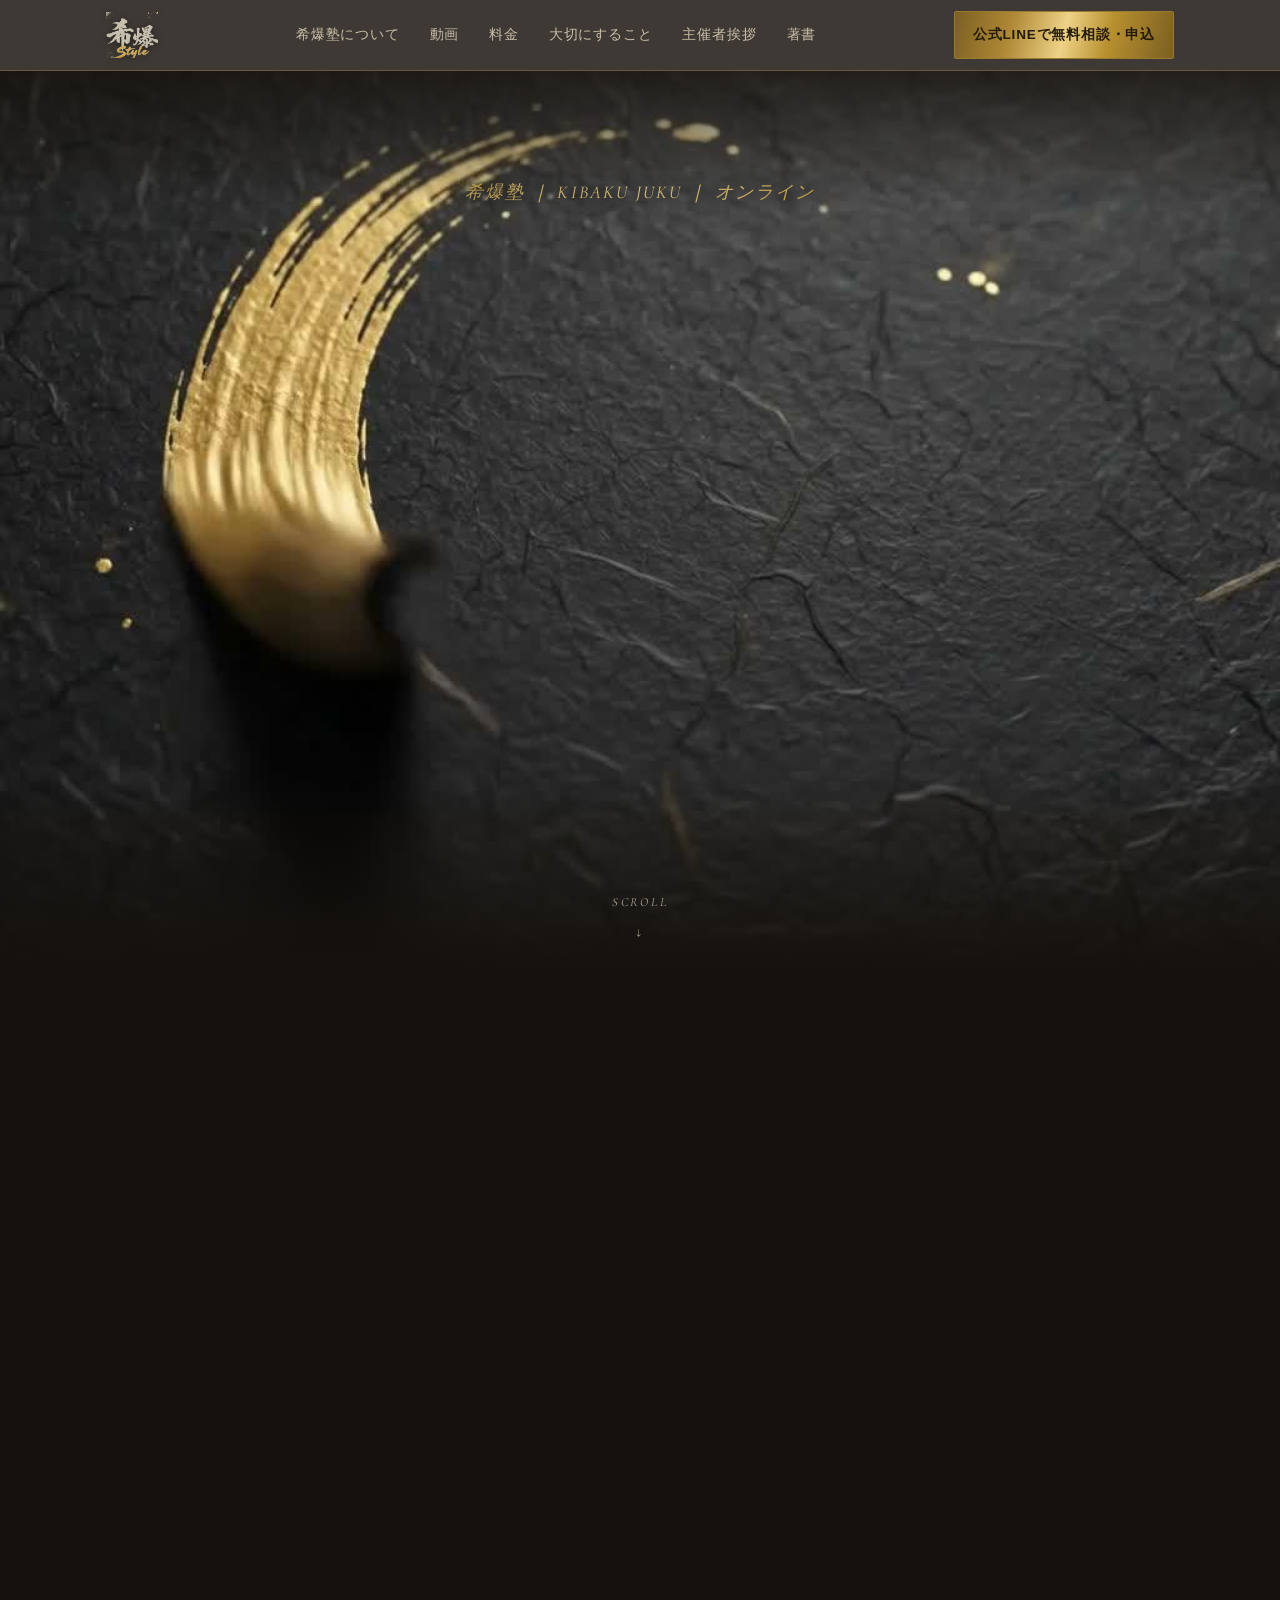
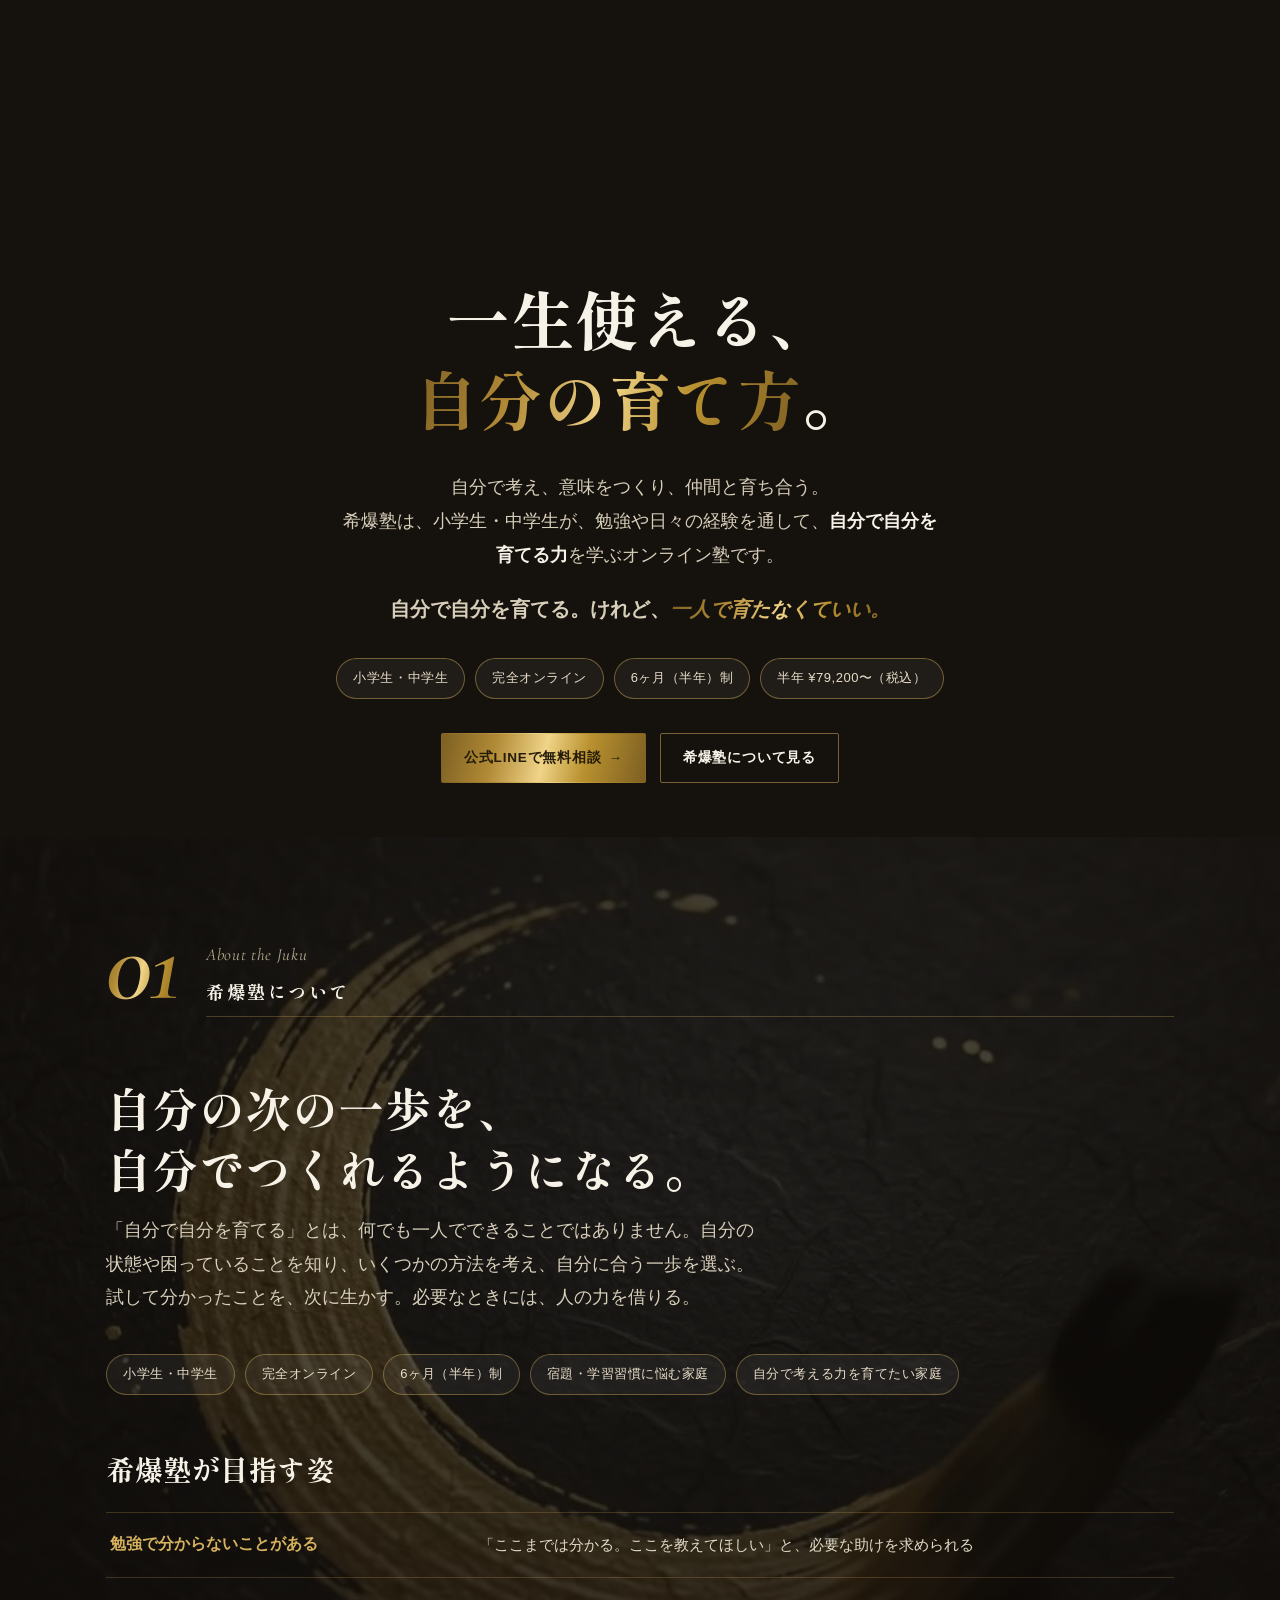
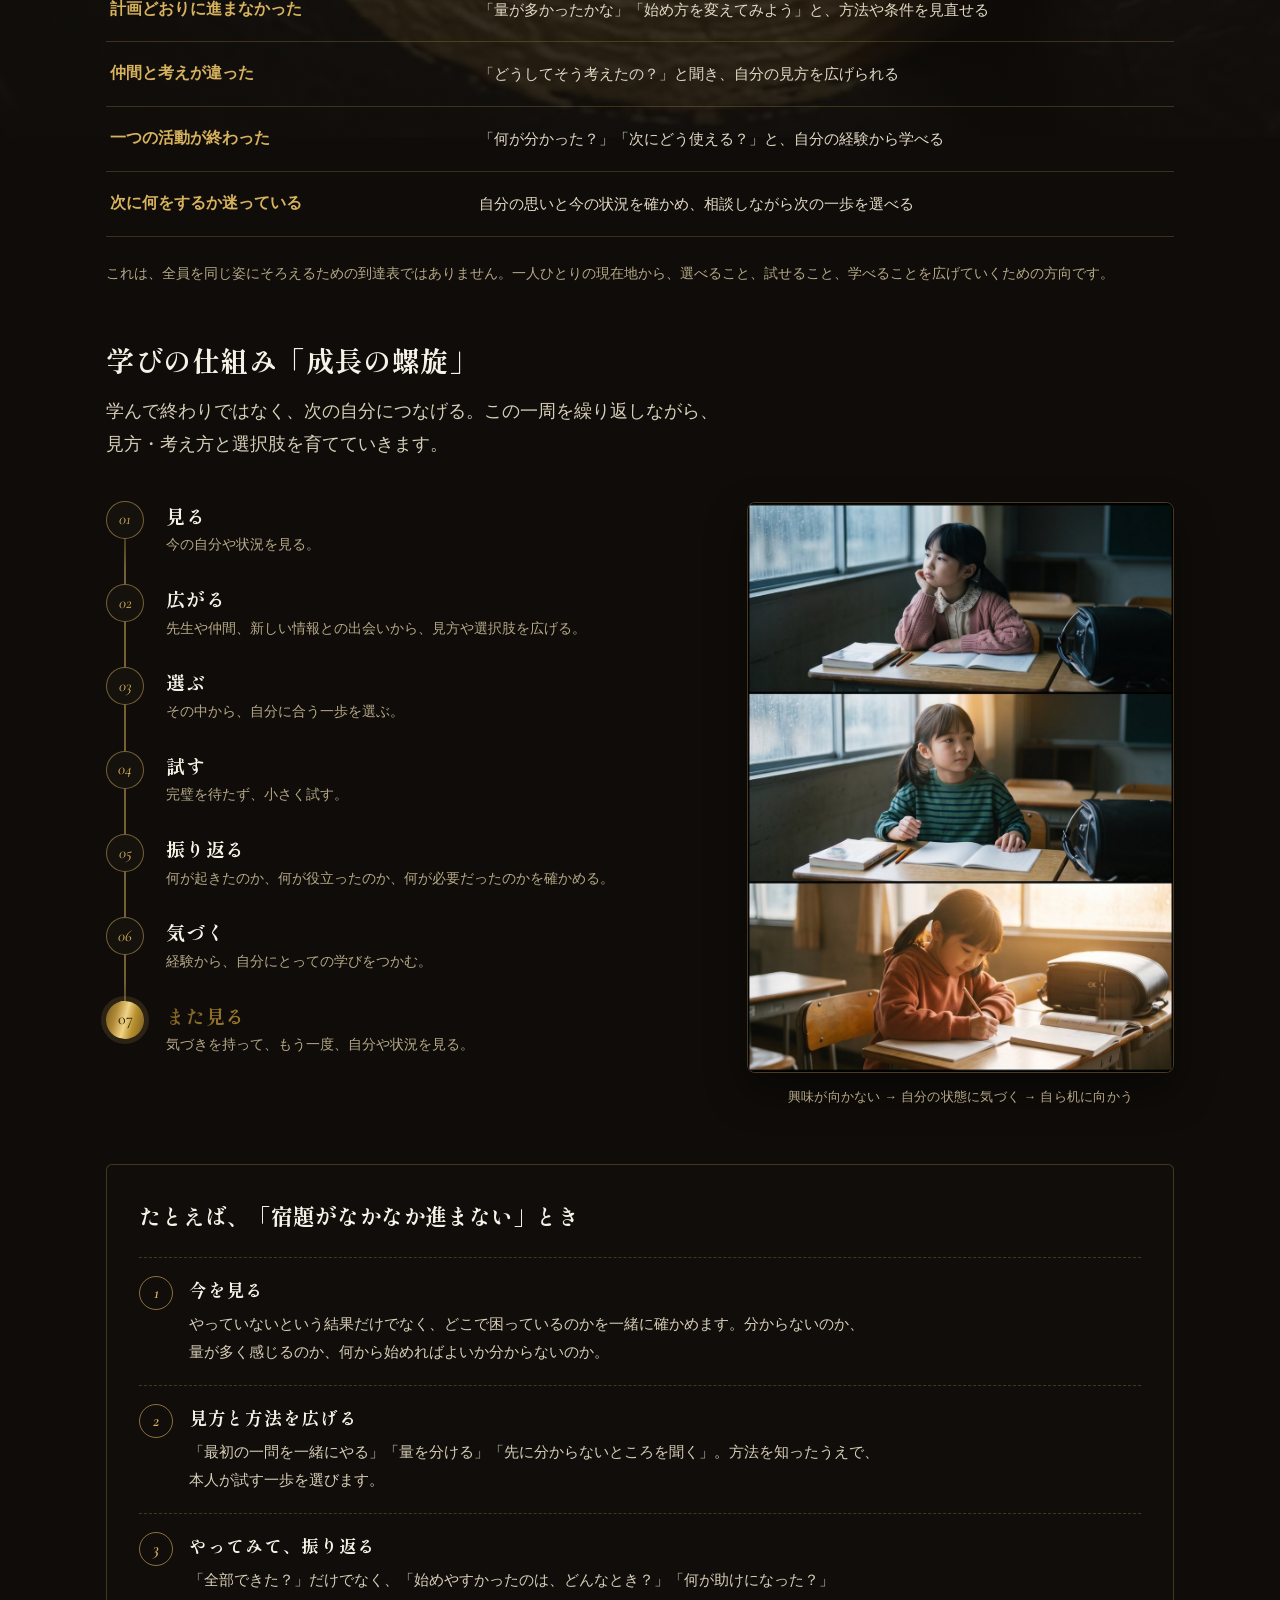
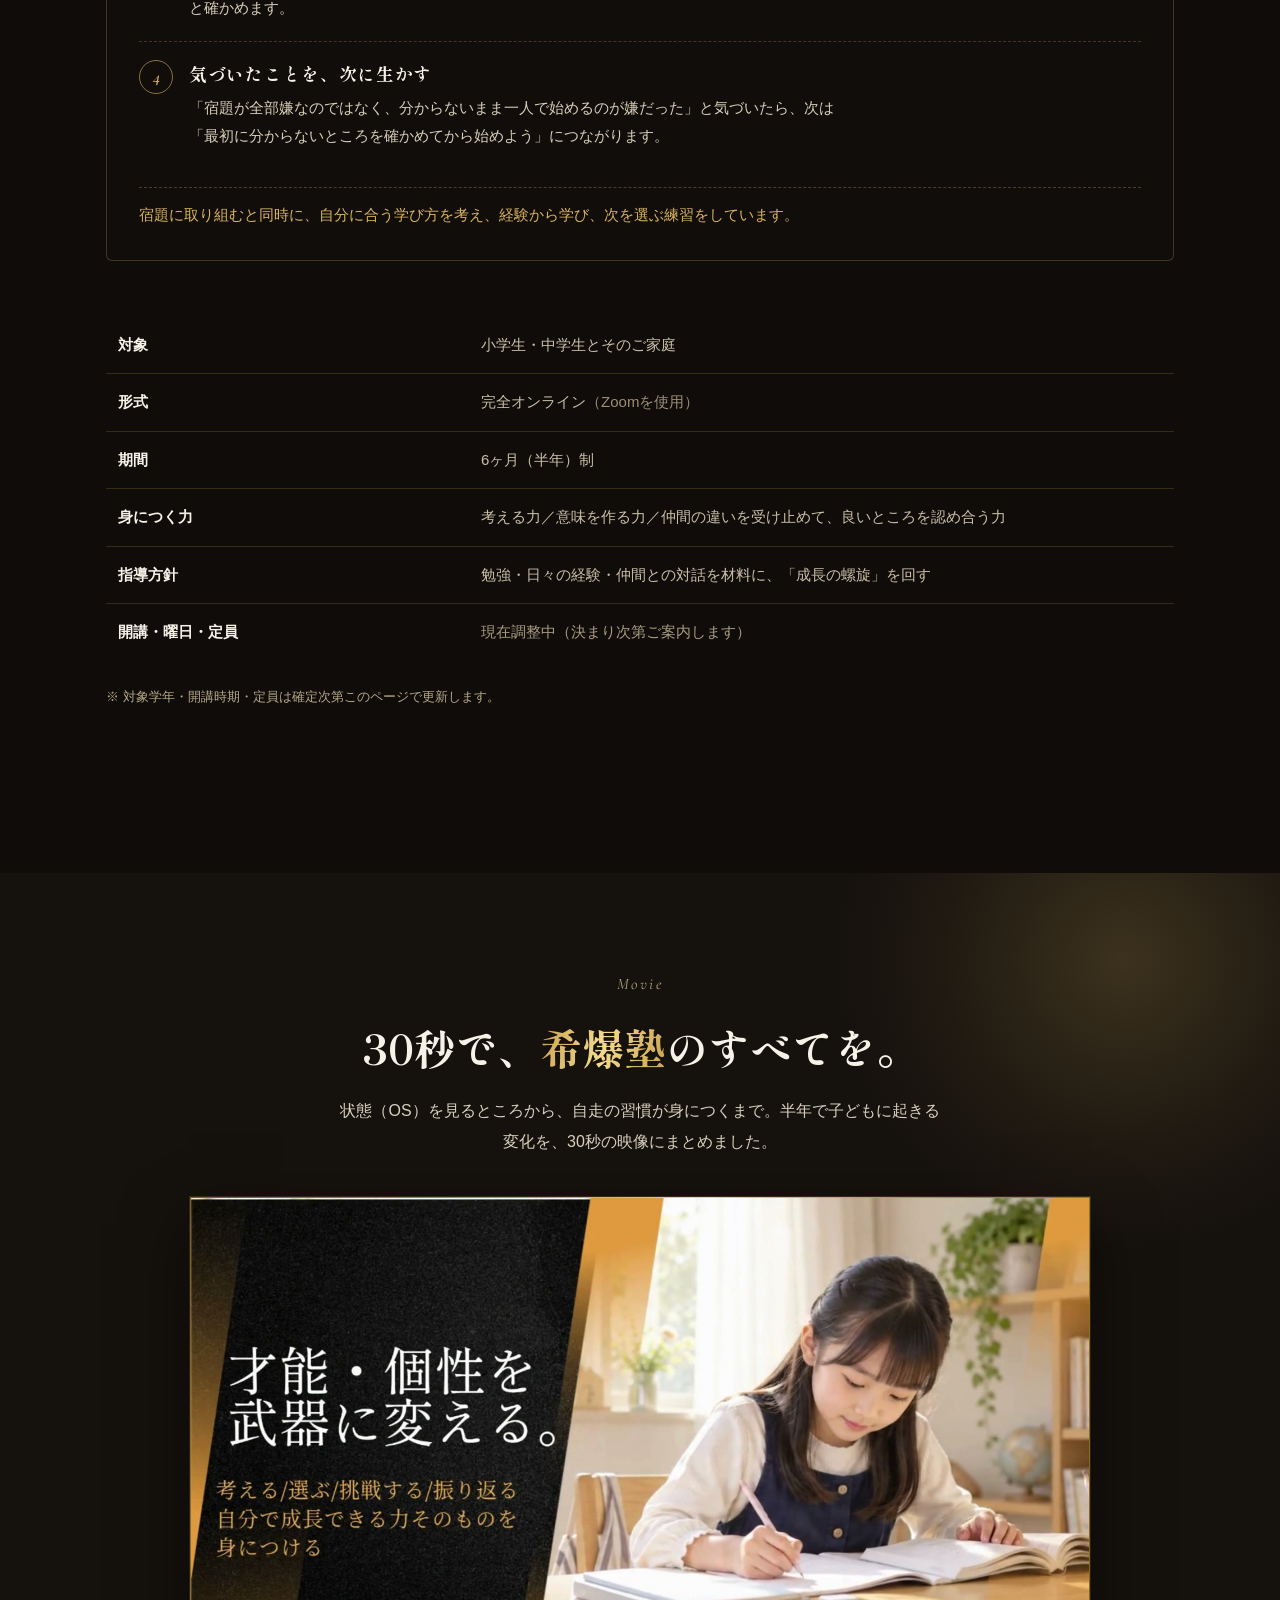
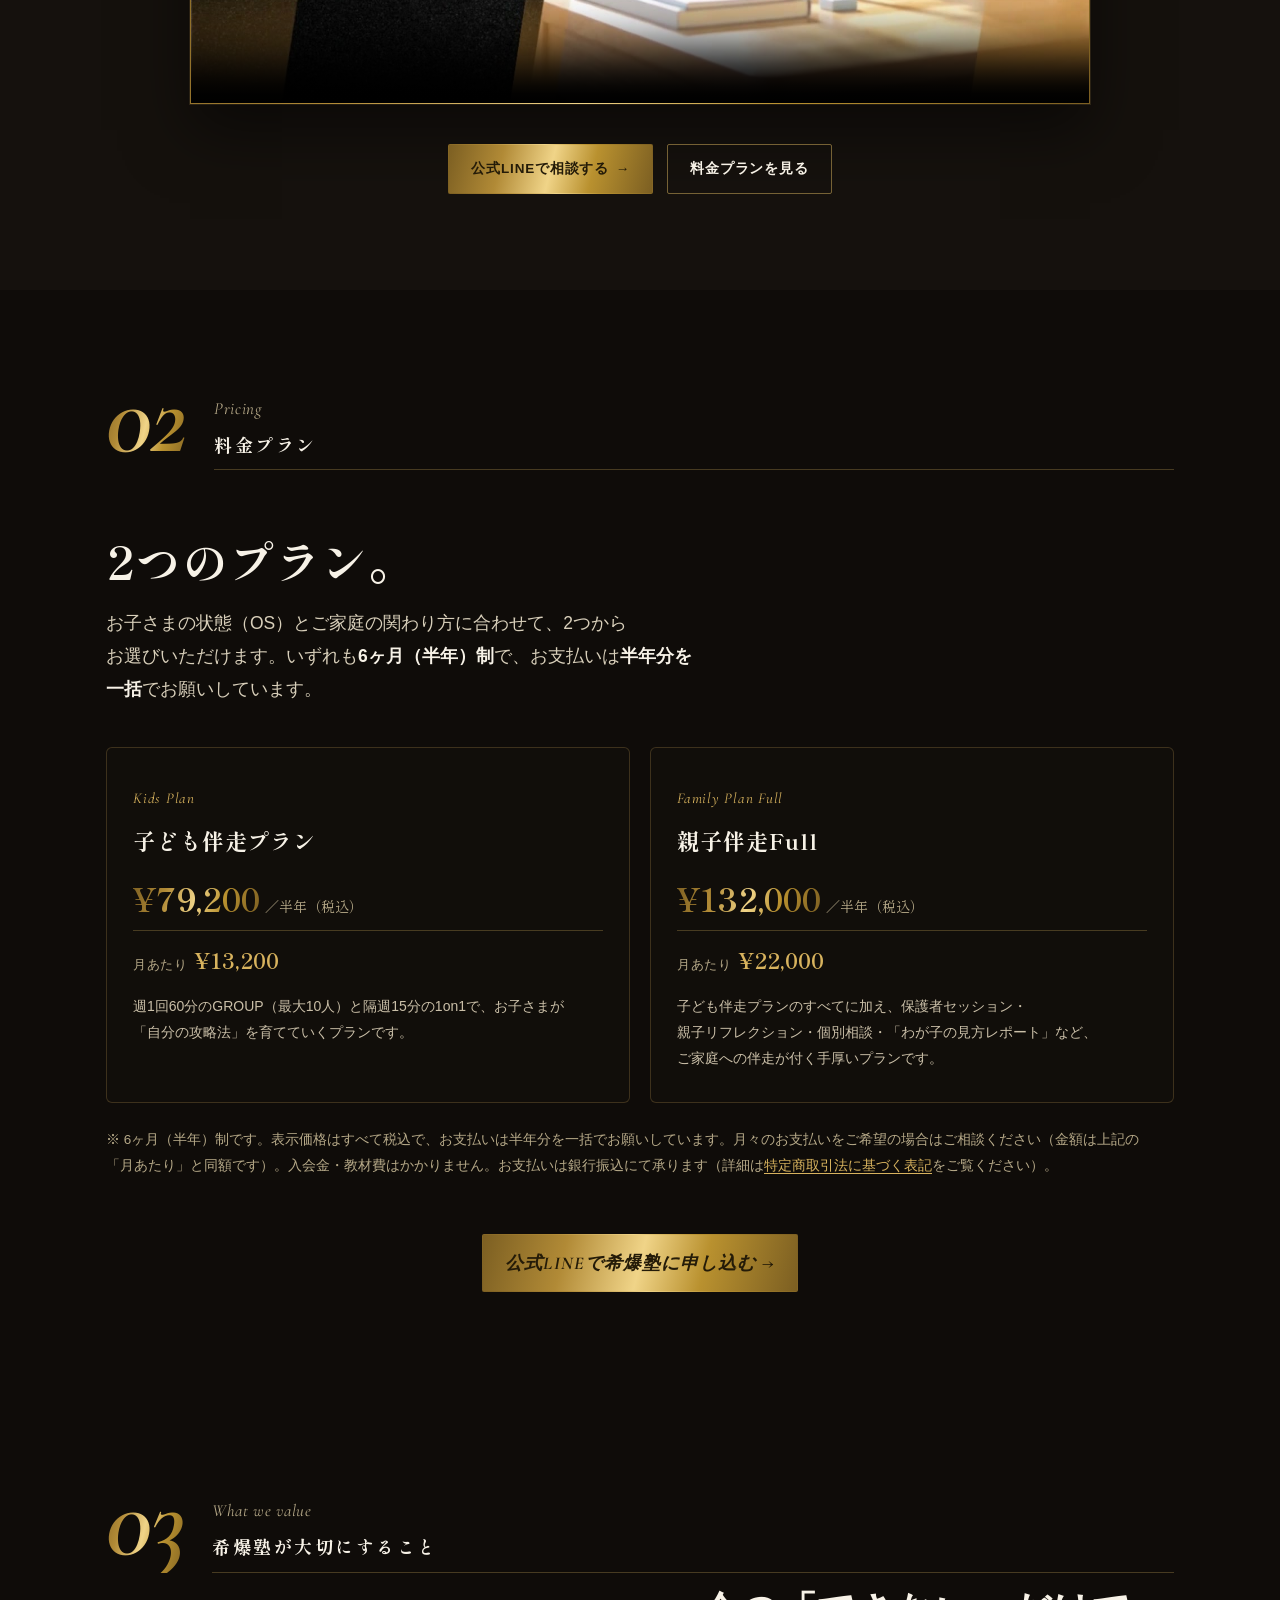
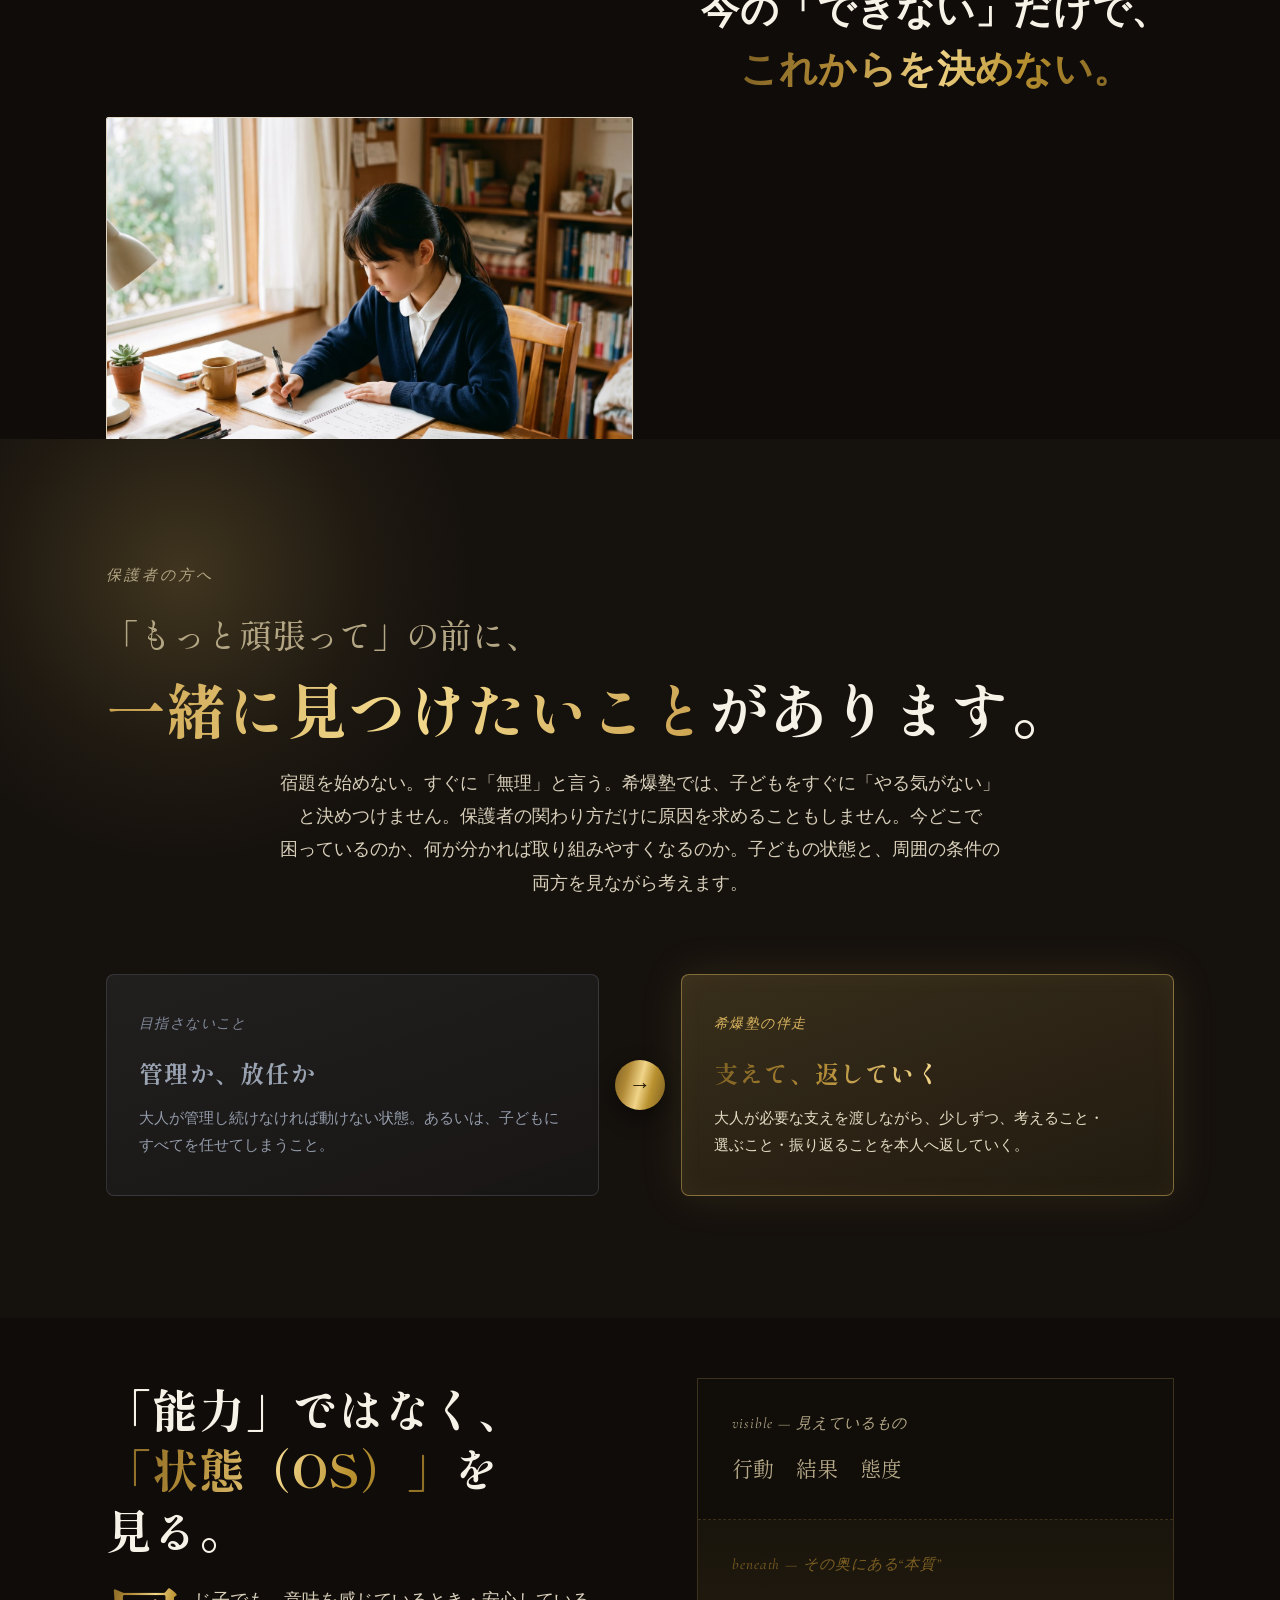
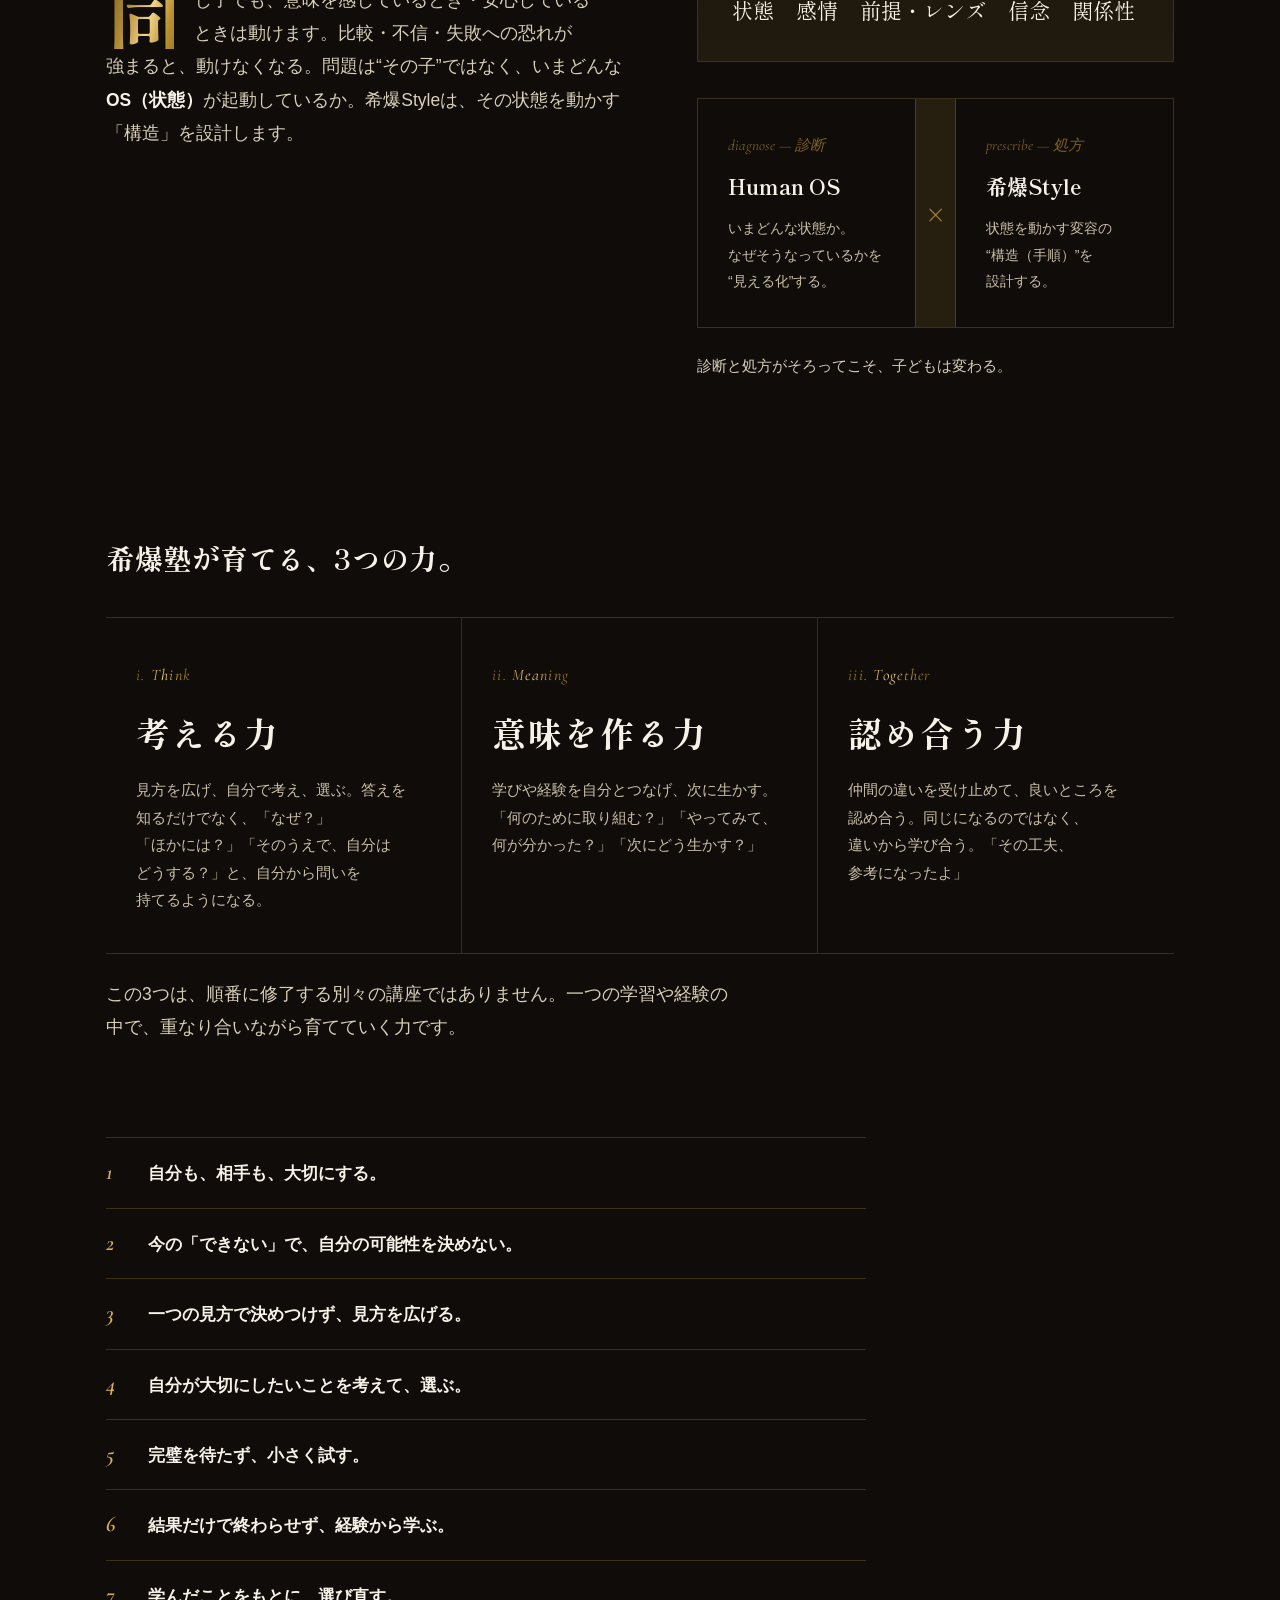
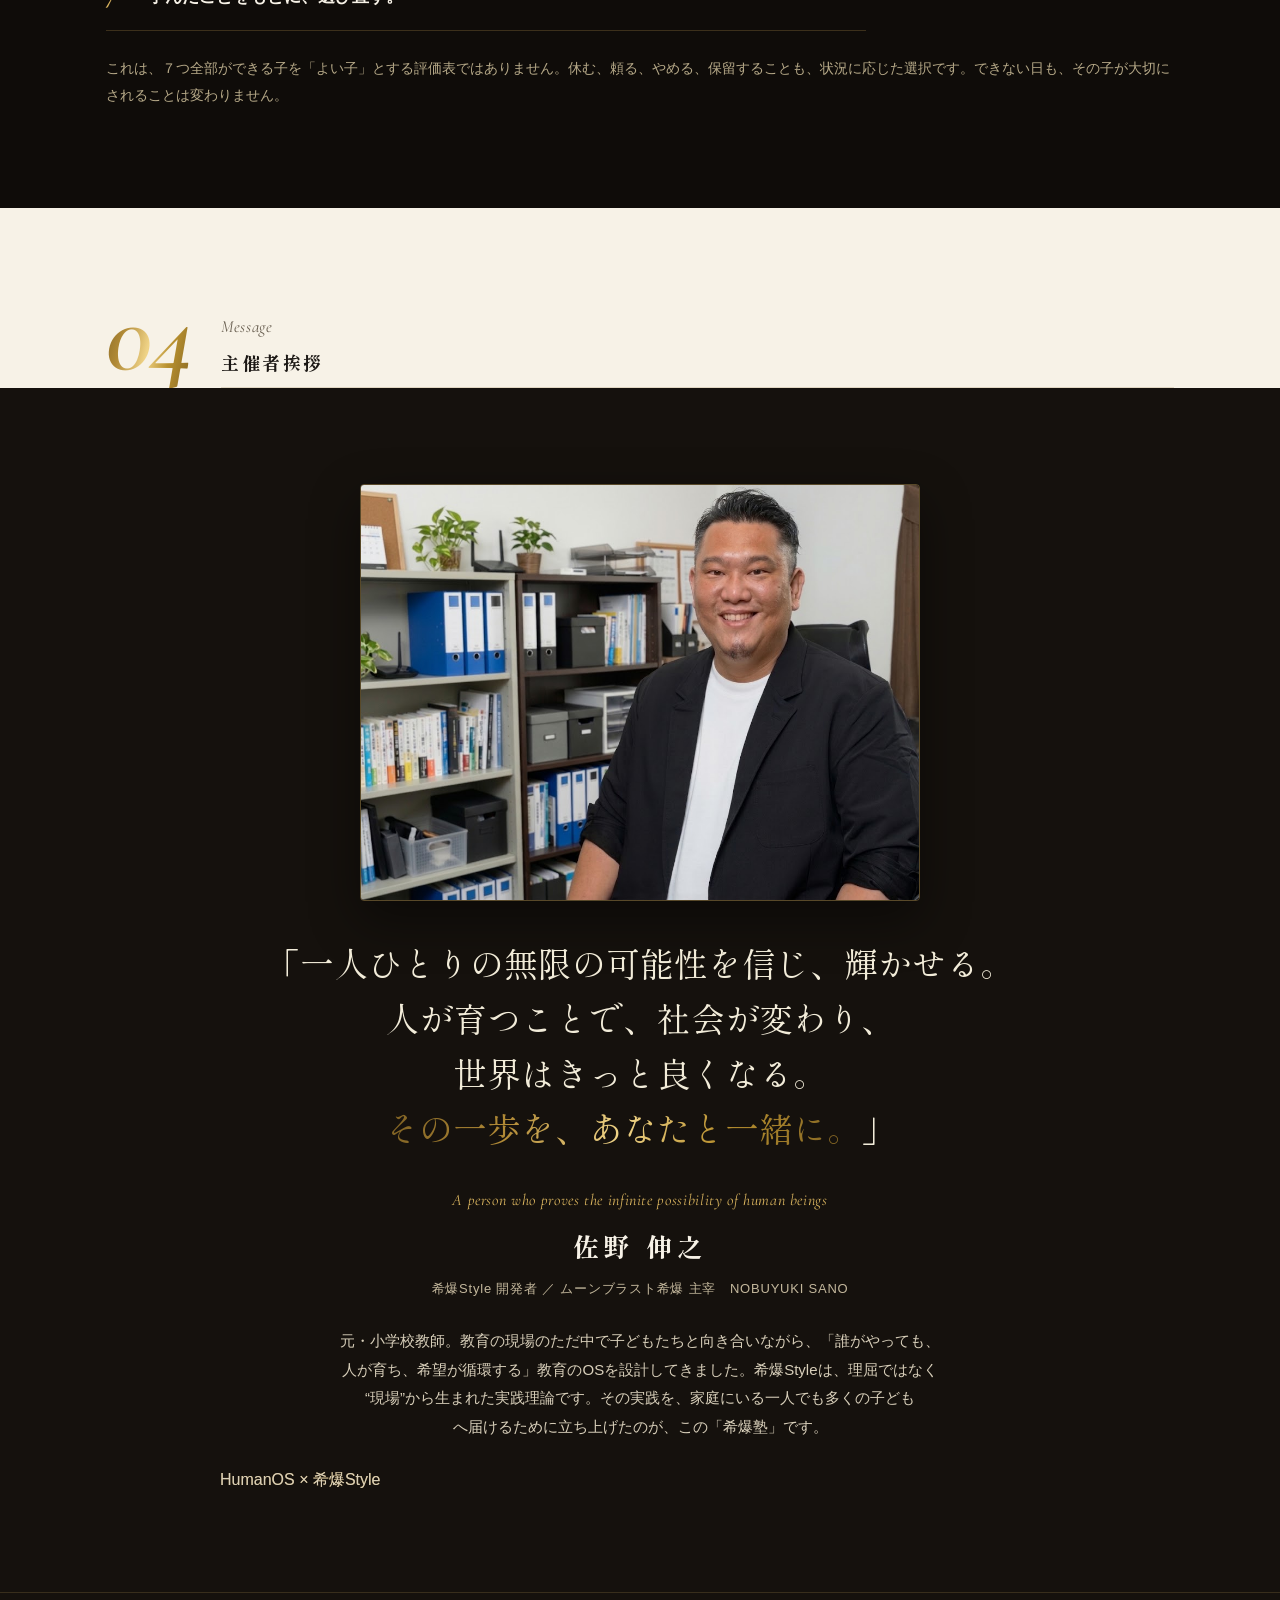
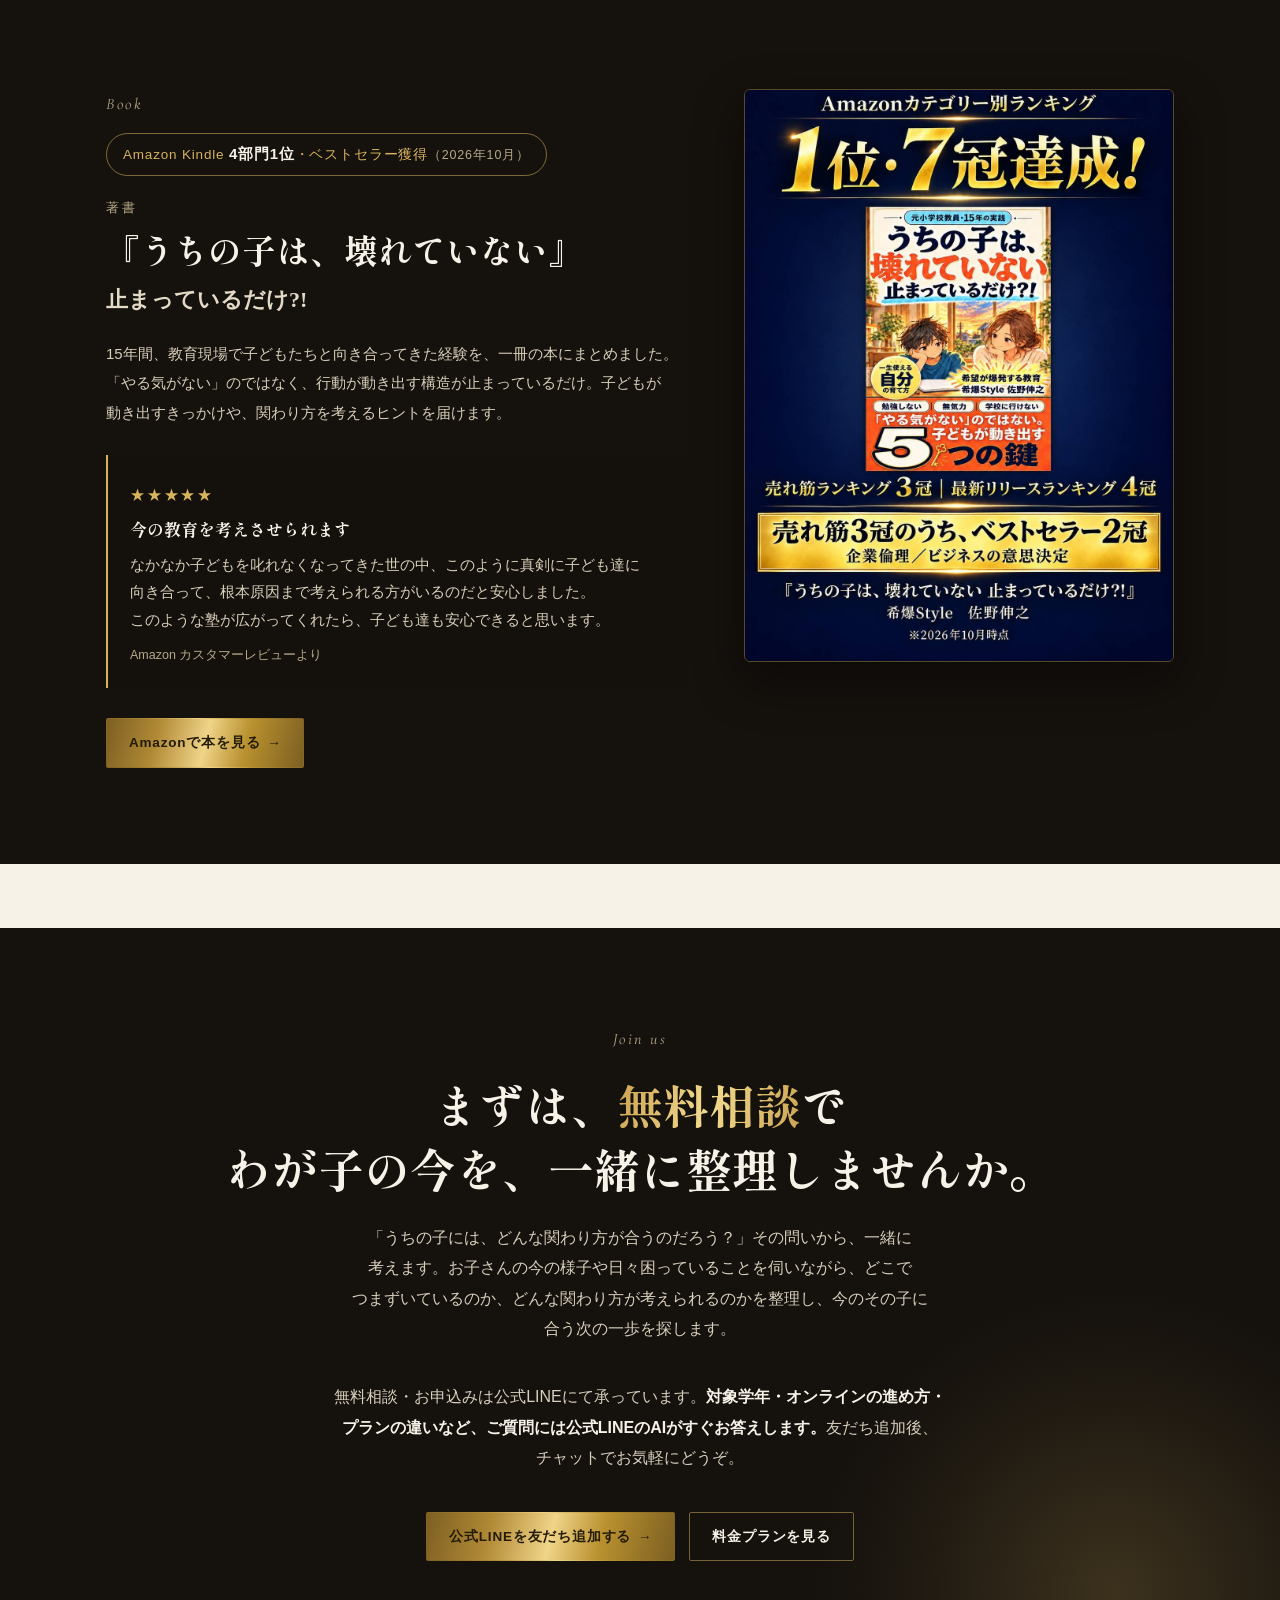
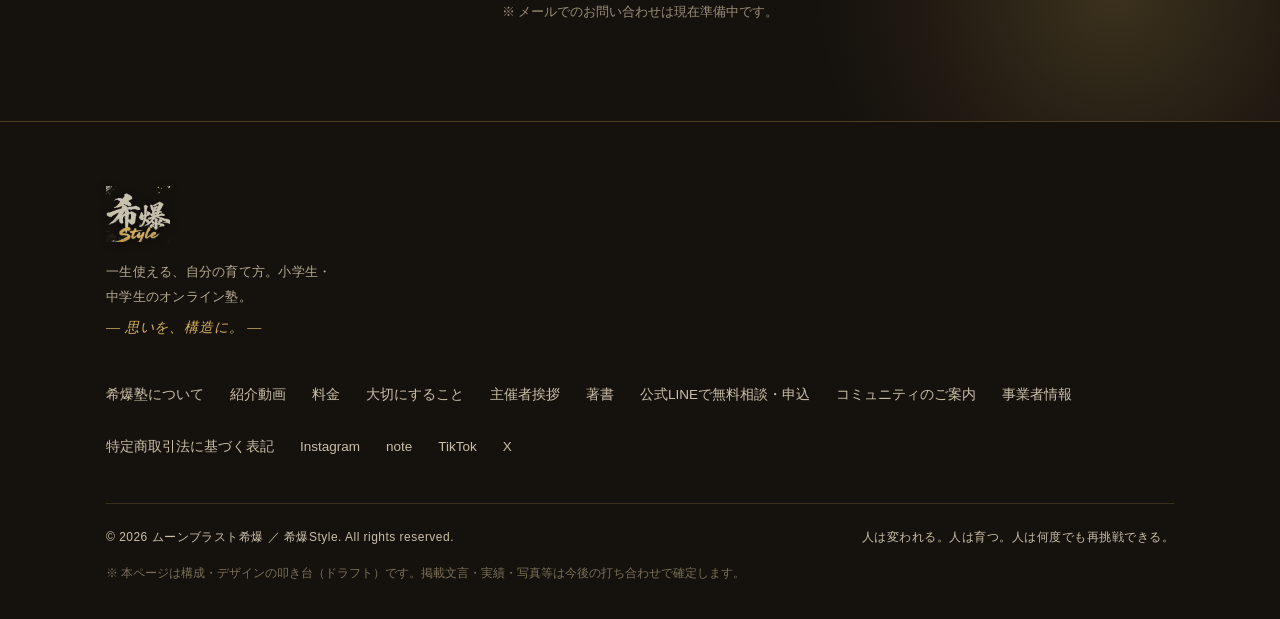
==== commit 657e25f7: "著書コーナー：画像を送られてきたバナー丸ごとに差し替え Co-Authored-By: Claude Sonnet 5.5 <noreply@anthropic.com>" ====
--- a/index.html
+++ b/index.html
@@ -332,7 +332,6 @@
           <h2><span>『うちの子は、</span><span>壊れていない』</span></h2>
           <p class="book-sub">止まっているだけ?!</p>
           <p class="book-lead">15年間、教育現場で子どもたちと向き合ってきた経験を、一冊の本にまとめました。「やる気がない」のではなく、行動が動き出す構造が止まっているだけ。子どもが動き出すきっかけや、関わり方を考えるヒントを届けます。</p>
-          <img class="book-ranks-img" src="assets/book_ranks.jpg" width="1026" height="250" loading="lazy" alt="Amazon Kindle 売れ筋ランキング3冠・最新リリースランキング4冠。売れ筋3冠のうち、ベストセラー2冠（企業倫理／ビジネスの意思決定）">
 
           <blockquote class="book-review">
             <p class="stars" aria-label="星5つ">★★★★★</p>
@@ -345,7 +344,7 @@
           </div>
         </div>
         <div class="book-img reveal d1">
-          <img src="assets/book_flyer.jpg" width="637" height="900" loading="lazy" alt="佐野伸之 著『うちの子は、壊れていない 止まっているだけ?!』のご案内。Amazon Kindle 4部門1位・ベストセラー獲得">
+          <img src="assets/book_banner.jpg" width="1086" height="1448" loading="lazy" alt="佐野伸之 著『うちの子は、壊れていない 止まっているだけ?!』。Amazon Kindle 売れ筋ランキング3冠・最新リリースランキング4冠。売れ筋3冠のうち、ベストセラー2冠（企業倫理／ビジネスの意思決定）">
         </div>
       </div>
     </div>
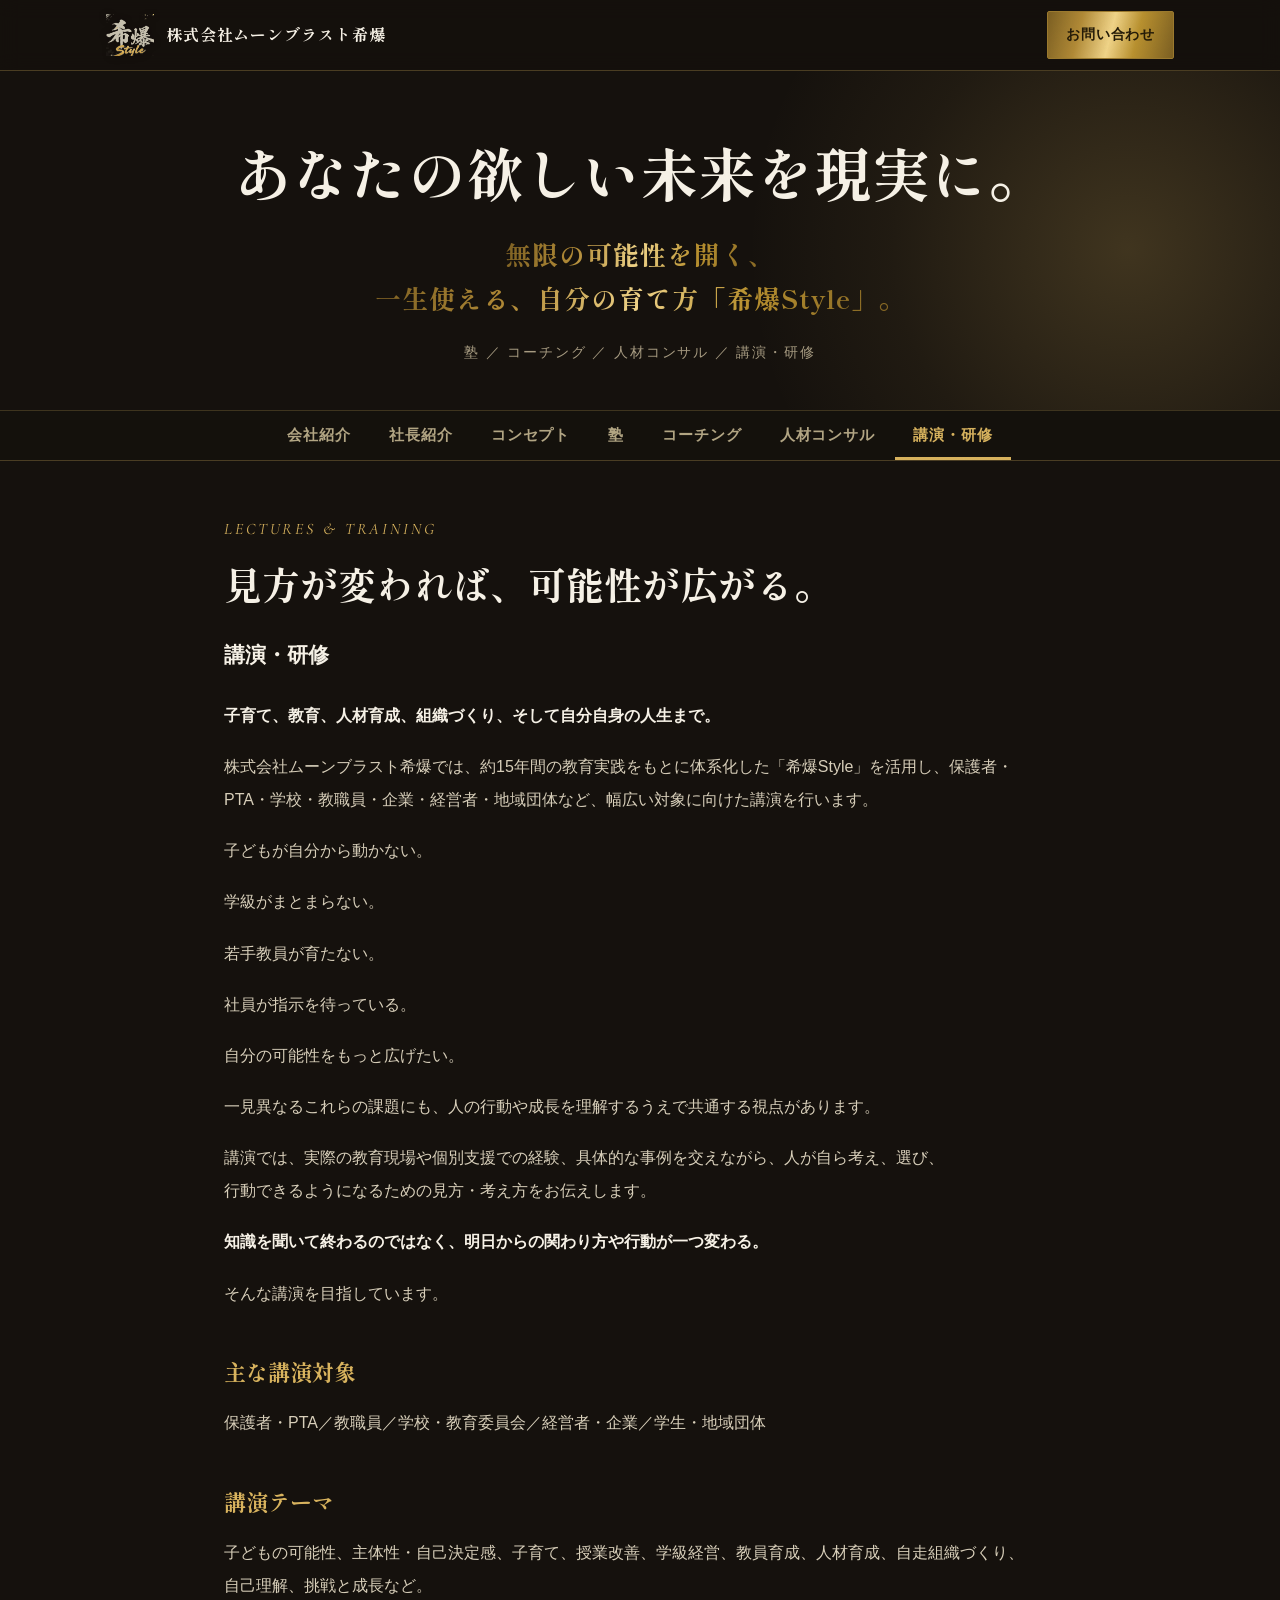
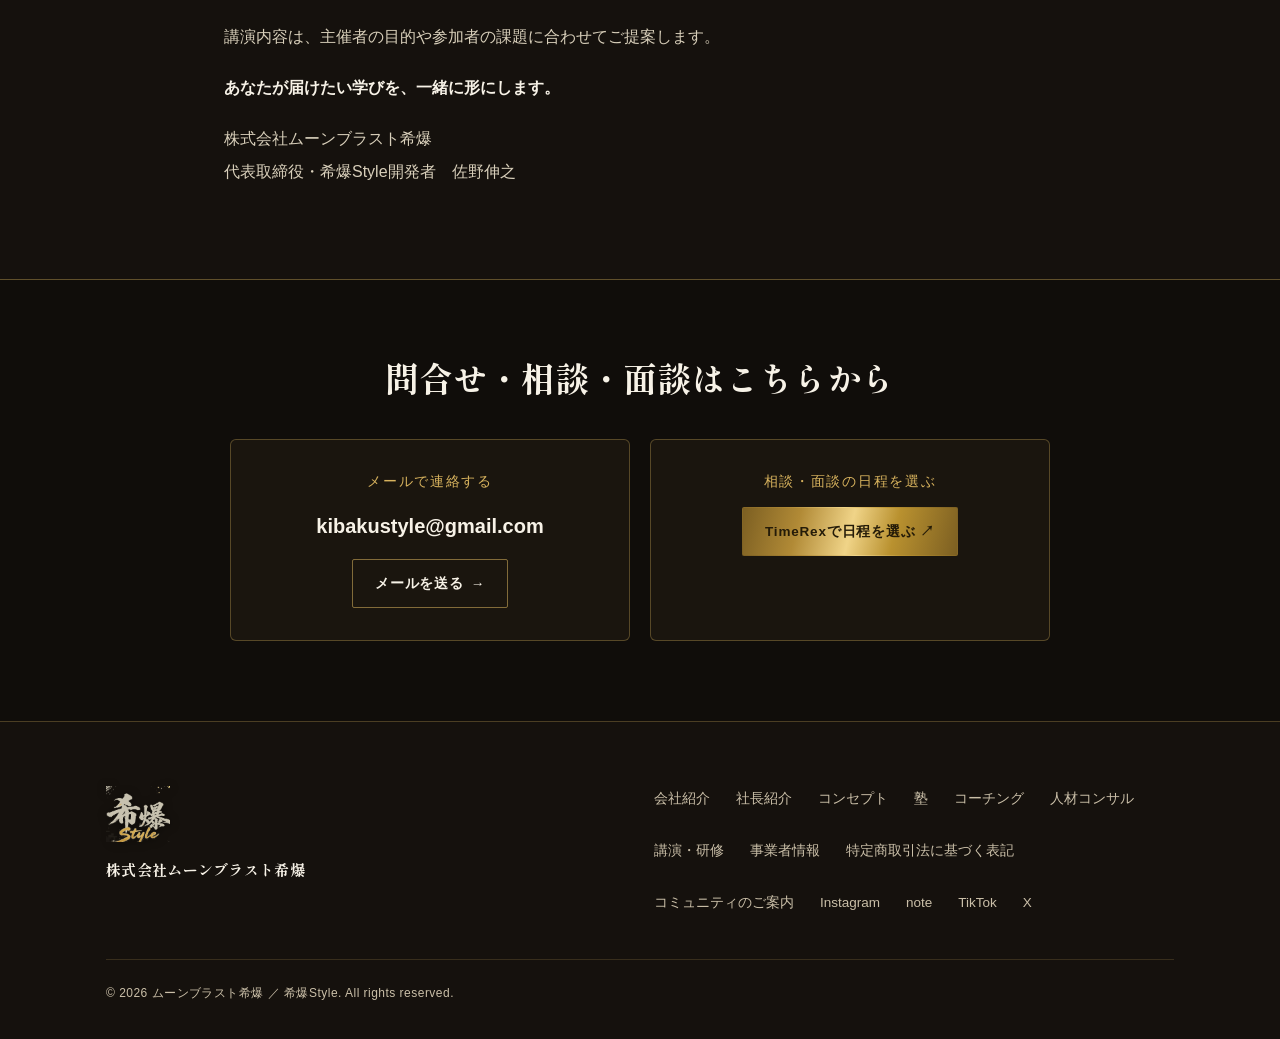
==== commit 487a10be: "ムーンブラスト希爆の会社HPに作り替え（7タブ・メール＋TimeRex・特商法を法人名義に） Co-Authored-By: Claude Opus 5.5 <noreply@anthropic.co" ====
--- a/index.html
+++ b/index.html
@@ -4,387 +4,1077 @@
 <script>document.documentElement.classList.add('js');</script>
 <meta charset="UTF-8">
 <meta name="viewport" content="width=device-width, initial-scale=1.0">
-<title>希爆塾 ｜ 一生使える、自分の育て方。小学生・中学生のオンライン塾</title>
-<meta name="description" content="希爆塾（きばくじゅく）は、小学生・中学生が勉強や日々の経験を通して、自分で自分を育てる力を学ぶオンライン塾。考える力・意味を作る力・違いを認め合う力を育てます。小学生・中学生対象／完全オンライン／6ヶ月制。半年¥79,200〜（税込）。運営：ムーンブラスト希爆。">
+<title>株式会社ムーンブラスト希爆 ｜ 一生使える、自分の育て方「希爆Style」</title>
+<meta name="description" content="株式会社ムーンブラスト希爆は、子どもから大人、組織まで、それぞれが望む未来の実現を支える会社です。希爆Styleを土台に、塾・コーチング・人材コンサル・講演・研修を届けます。">
 <link rel="preconnect" href="https://fonts.googleapis.com">
 <link rel="preconnect" href="https://fonts.gstatic.com" crossorigin>
 <link href="https://fonts.googleapis.com/css2?family=Cormorant+Garamond:ital,wght@0,500;0,600;1,500;1,600&family=Shippori+Mincho+B1:wght@500;600;700;800&family=Zen+Kaku+Gothic+New:wght@400;500;700;900&display=swap" rel="stylesheet">
-<link rel="stylesheet" href="assets/style.css?v=20261029">
+<link rel="stylesheet" href="assets/style.css?v=20261123">
 </head>
-<body>
+<body class="co">
 
 <div class="progress" id="progress"></div>
 
 <header class="dark">
-  <div class="nav">
-    <a href="#top" class="logo-h" aria-label="希爆塾 ホーム"><img src="assets/logo_mark_light.png" alt="希爆Style ｜ 希爆塾"></a>
-    <nav class="links">
-      <a href="#outline">希爆塾について</a>
-      <a href="#promo">動画</a>
-      <a href="#pricing">料金</a>
-      <a href="#philosophy">大切にすること</a>
-      <a href="#founder">主催者挨拶</a>
-      <a href="#book">著書</a>
-    </nav>
-    <a href="contact.html" class="btn">公式LINEで無料相談・申込</a>
+  <div class="nav co-nav">
+    <a href="index.html" class="co-brand" aria-label="株式会社ムーンブラスト希爆 トップへ"><img src="assets/logo_mark_light.png" alt=""><span>株式会社ムーンブラスト希爆</span></a>
+    <a href="#contact" class="btn">お問い合わせ</a>
   </div>
 </header>
 
-<main id="top">
+<section class="co-hero" id="top">
+  <div class="co-in">
+    <h1>あなたの欲しい未来を現実に。</h1>
+    <p class="co-hero-gold"><span class="gold">無限の可能性を開く、</span><br><span class="gold">一生使える、自分の育て方「希爆Style」。</span></p>
+    <p class="co-hero-sub">塾 ／ コーチング ／ 人材コンサル ／ 講演・研修</p>
+  </div>
+</section>
 
-  <!-- HERO：ロゴ・シネマティック（stickyで固定→スクロールでじっくり再生）＋コピー -->
-  <section class="hero dark">
-    <div class="logo-stage" id="logoStage">
-      <div class="logo-pin">
-        <p class="eyebrow gold">希爆塾 ｜ KIBAKU JUKU ｜ オンライン</p>
-        <canvas class="logo-hero" id="heroLogoCanvas" role="img" aria-label="ムーンブラスト希爆 ｜ 希爆塾"></canvas>
-        <div class="scroll-hint" id="scrollHint">SCROLL<span>↓</span></div>
+<div class="co-tabs" id="coTabs">
+  <div class="co-tablist" role="tablist" aria-label="事業とご紹介の切り替え"><button type="button" role="tab" id="tab-company" data-tab="company" aria-controls="panel-company" aria-selected="false" tabindex="-1">会社紹介</button><button type="button" role="tab" id="tab-president" data-tab="president" aria-controls="panel-president" aria-selected="false" tabindex="-1">社長紹介</button><button type="button" role="tab" id="tab-concept" data-tab="concept" aria-controls="panel-concept" aria-selected="false" tabindex="-1">コンセプト</button><button type="button" role="tab" id="tab-juku" data-tab="juku" aria-controls="panel-juku" aria-selected="false" tabindex="-1">塾</button><button type="button" role="tab" id="tab-coaching" data-tab="coaching" aria-controls="panel-coaching" aria-selected="false" tabindex="-1">コーチング</button><button type="button" role="tab" id="tab-consulting" data-tab="consulting" aria-controls="panel-consulting" aria-selected="false" tabindex="-1">人材コンサル</button><button type="button" role="tab" id="tab-lecture" data-tab="lecture" aria-controls="panel-lecture" aria-selected="true" tabindex="0">講演・研修</button></div>
+</div>
+
+<main id="main">
+<section class="co-panel" id="panel-company" role="tabpanel" aria-labelledby="tab-company" tabindex="0" data-panel="company">
+<div class="co-in">
+<p class="co-eyebrow">COMPANY</p>
+<h2 class="co-h2">人と組織の「欲しい未来」を、ともにつくる。</h2>
+<p>株式会社ムーンブラスト希爆は、子どもから大人、組織まで、それぞれが望む未来の実現を支える会社です。</p>
+<p>「一生使える、自分の育て方」を体系化した希爆Styleを共通の土台に、塾・コーチング・人材コンサル・講演・研修を届けます。</p>
+<div class="co-cols">
+<div class="co-card">
+<p class="co-lbl">私たちの信念</p>
+<h3 class="co-h3">無限の可能性を開く。</h3>
+<p>今の姿やこれまでの経験だけで、人の可能性を決めない。</p>
+<p>今望んでいる未来を目指す中で、新しい選択肢や、自分でも気づいていなかった力に出会う。私たちは、その先に広がる可能性も大切にします。</p>
+</div>
+<div class="co-card">
+<p class="co-lbl">お客様に届ける価値</p>
+<h3 class="co-h3">一生使える、自分の育て方。</h3>
+<p>何を望み、どう進むかを考える。必要なことを学び、人の力も借りながら試し、経験から次の一歩を選ぶ。</p>
+<p>希爆Styleを通してその力を育て、家庭や職場で力を発揮できる環境を整えます。</p>
+<p><a class="co-more" href="#concept">希爆Styleの考え方を見る →</a></p>
+</div>
+</div>
+<div class="co-box">
+<p class="co-lbl">支援の土台</p>
+<h3 class="co-h3">約15年間の教育実践から生まれた、希爆Style。</h3>
+<p>代表・佐野伸之が、子ども一人ひとりと学級全体の成長に向き合い、積み重ねた実践を体系化。個人への支援と集団づくりの両方で培った経験をもとに、それぞれの目的と状況に合わせて支援を組み立てます。</p>
+<p><a class="co-more" href="#president">代表・佐野伸之について →</a></p>
+</div>
+<div class="co-sec">
+<p class="co-lbl">私たちが目指す社会</p>
+<h3 class="co-h3">一人の成長を、周りの人の可能性へ。</h3>
+<p>子どもの挑戦を見守る保護者に、時間と心の余白が生まれる。社員が力を発揮し、会社が新しい価値を生み出す。一人の挑戦が、誰かの「自分もやってみたい」につながる。</p>
+<p>私たちは、そんな未来を目指しています。一人ひとりの望む未来を支える仕事を通じて、家庭・学校・職場へ、成長と希望を広げていきます。</p>
+</div>
+</div>
+</section>
+<section class="co-panel" id="panel-president" role="tabpanel" aria-labelledby="tab-president" tabindex="0" data-panel="president">
+<div class="co-in">
+<p class="co-eyebrow">PRESIDENT</p>
+<div class="co-pres">
+<img class="co-photo" src="assets/sano_portrait.jpg" width="1024" height="760" loading="lazy" alt="代表取締役 佐野 伸之">
+<div>
+<h2 class="co-h2">代表取締役　佐野 伸之</h2>
+<p class="co-lead">約15年間の教育実践を、人と組織の「これから」へ。</p>
+</div>
+</div>
+<p>小学校教員として約15年間、子ども一人ひとりの学びと、互いに支え合う集団づくりに向き合ってきました。子どもが自分で考え、選び、動き出すために、何を教え、どこを支え、何を任せるか。その実践を重ね、希爆Styleを体系化しました。</p>
+<p>現在は、塾・コーチング・人材コンサル・講演・研修を通して、子どもから大人、組織まで、それぞれが望む未来の実現を支援しています。</p>
+<p class="co-role">希爆Style開発者 ／ 教育実践家</p>
+<ul class="co-ul">
+<li>未来チケットアンバサダー 第1号</li>
+<li>ギフテッド教育公認アドバイザー</li>
+</ul>
+<div class="co-box co-book">
+<div>
+<p class="co-lbl">Kindle出版</p>
+<h3 class="co-h3"><a href="https://www.amazon.co.jp/dp/B0HNV2RFBP" target="_blank" rel="noopener">うちの子は、壊れていない　止まっているだけ?!</a></h3>
+<p>約15年間の教育実践から、子どもが動き出すための見方と関わり方を伝える一冊。</p>
+<ul class="co-ul">
+<li>7冠｜Amazonランキング1位</li>
+<li>2冠｜ベストセラー</li>
+</ul>
+<p class="co-note">2026年10月時点。7冠には売れ筋ランキングと最新リリースランキングを含みます。ベストセラーは「企業倫理」「ビジネスの意思決定」の2部門。</p>
+</div>
+<a class="co-bookimg" href="https://www.amazon.co.jp/dp/B0HNV2RFBP" target="_blank" rel="noopener" aria-label="Amazonで『うちの子は、壊れていない』を見る（新しいタブで開きます）"><img src="assets/book_banner.jpg" width="1086" height="1448" loading="lazy" alt="佐野伸之 著『うちの子は、壊れていない 止まっているだけ?!』の表紙バナー"></a>
+</div>
+<div class="co-sec">
+<h3 class="co-h3 sm">掲載・発信活動</h3>
+<!-- ライブドアニュースの記事URLは佐野さんに確認 -->
+<ul class="co-ul">
+<li>WEBプラットフォーム「KIZUNA EXECUTIVE」インタビュー掲載</li>
+<li>ポッドキャスト番組「みらいVision 発掘コーチング：5年後のわたしたちへ」月1レギュラー</li>
+<li>YouTube「題名は未定」</li>
+<li>ライブドアニュース掲載　「子どもは壊れていない」自発的な変化を促す鍵</li>
+</ul>
+</div>
+</div>
+</section>
+<section class="co-panel" id="panel-concept" role="tabpanel" aria-labelledby="tab-concept" tabindex="0" data-panel="concept">
+<div class="co-in">
+<p class="co-eyebrow">CONCEPT</p>
+<h2 class="co-h2">一生使える、自分の育て方「希爆Style」。</h2>
+<p class="co-lead">いま叶えたいことに向かいながら、その先の挑戦にも使える力を育てる。</p>
+<p>自分の強みを生かして働きたい。新しいことに挑戦したい。子どもや仲間の可能性を、もっと広げたい。</p>
+<p>希爆Styleが出発点にするのは、その人や組織が望む未来です。必要なことを学び、自分で選び、行動し、経験から次の成長につなげる。その力と、それを支える関わり方を、約15年間の教育実践から体系化しました。</p>
+<div class="co-sec">
+<p class="co-lbl">自分を知り、選択肢を広げる</p>
+<h3 class="co-h3">自分の可能性に気づく。</h3>
+<p>何が得意で、何を大切にしているのか。どんなときに力を発揮できるのか。自分の経験や周囲の環境を見直すことで、まだ気づいていなかった強みや、選べる道を見つけていきます。</p>
+<p>今望んでいる未来へ進む中で、やってみたいことや、目指したい未来そのものも広がっていきます。</p>
+</div>
+<div class="co-sec">
+<p class="co-lbl">五つの領域・30のスキル</p>
+<h3 class="co-h3">望む未来に向かう力を身につける。</h3>
+<p>自分の願いを行動に変えるには、状況を捉え、方法を考え、選び、伝え、周囲と協力する力が必要です。希爆Styleでは、成長を支えるスキルを五つの領域に整理しています。</p>
+<ul class="co-ul co-ul2">
+<li>見る・考える力</li>
+<li>判断し、選ぶ力</li>
+<li>表現し、伝える力</li>
+<li>他者と関わる力</li>
+<li>自分を育てる力</li>
+</ul>
+<p>必要な力を選んで学び、勉強や仕事、日常の場面で使っていきます。自分一人では難しいときに、人に学び、必要な助けを借りることも、その力の一つです。</p>
+</div>
+<div class="co-sec">
+<p class="co-lbl">挑戦と振り返りの循環</p>
+<h3 class="co-h3">経験を、次の成長に変える。</h3>
+<p>何ができたのか。どんな工夫が役立ったのか。難しかったところはどこか。その経験から気づきを見つけ、次に試すことを選びます。</p>
+<p class="co-band">見る → 広がる → 選ぶ → 試す → 振り返る → 気づく → また見る</p>
+<p>うまくいった経験も、思うように進まなかった経験も、自分を知り、方法を増やす材料になります。経験を重ねるたびに、使える方法や考え方が少しずつ増えていきます。</p>
+</div>
+<div class="co-sec">
+<p class="co-lbl">人と環境の両方を整える</p>
+<h3 class="co-h3">成長を支える関わりと環境をつくる。</h3>
+<p>知識や方法を教える。一緒に整理する。試せる機会をつくる。自分で判断できる範囲を広げる。一人ひとりの状態を捉え、必要な支えを選びます。</p>
+<p>「本質・流れ・主語」は、その支援を考えるための視点です。背景に何があるか、経験がどうつながっているか、誰の思いや判断を大切にするか。言葉のかけ方や、家庭・職場の仕組みまで整えていきます。</p>
+<p>心のコンパス、言葉のレシピ、主語返し、気づきの地図、自極ノートなどの道具を使い、学びを実際の行動につなげます。</p>
+</div>
+<div class="co-box">
+<h3 class="co-h3">環境が変わっても、自分を育て続けられるように。</h3>
+<p>学び、自分で選び、人の力も借りながら試し、経験から次の一歩を見つける。その力を、塾・コーチング・人材コンサル・講演・研修という四つの事業を通して育てていきます。</p>
+</div>
+</div>
+</section>
+<section class="co-panel" id="panel-juku" role="tabpanel" aria-labelledby="tab-juku" tabindex="0" data-panel="juku">
+<div class="co-in">
+<p class="co-eyebrow">KIBAKU JUKU</p>
+<h2 class="co-h2">宿題一つで、自分の未来を切り開く力を。</h2>
+<p class="has-gr"><span class="gr">一生使える、自分の育て方「希爆Style」。</span><br>
+小学生・中学生のためのオンライン塾 ／ 6か月のプログラム</p>
+<p class="co-jump"><a href="#juku-pricing" data-jump="juku-pricing">料金・プランを見る ↓</a></p>
+<div class="promo-frame co-video">
+<video class="promo-video" controls playsinline preload="none" poster="assets/video/kibaku_promo_poster.jpg" aria-label="ムーンブラスト希爆 希爆塾 プロモーション動画（30秒）">
+<source src="assets/video/kibaku_promo.mp4" type="video/mp4">
+お使いのブラウザは動画の再生に対応していません。
+</video>
+</div>
+<div class="co-tools"><button type="button" class="co-tool" data-acc="open">すべて開く</button><button type="button" class="co-tool" data-acc="close">すべて閉じる</button></div>
+<div class="co-accs">
+<details class="co-acc"><summary><span class="no">01</span><span class="tt">宿題一つで、自分の未来を切り開く力を。</span><span class="pm" aria-hidden="true"></span></summary>
+<div class="co-acc-body">
+<p>あなたは、もしお子さんが、いつもの宿題を通して「自分の未来を切り開く力」を身につけ、しかも、あなたの子育ても今より少し楽になるとしたら、どう感じますか？</p>
+<p>「そんなはずない」「うちの子には無理かもしれない」「変わっていく姿が、まだ想像できない」。そんな思いが浮かぶかもしれません。</p>
+<p>自分で考えて動けるようになってほしい。好きなことや得意なことを見つけ、もっと可能性を広げてほしい。そして、その成長を楽しみに見守っていたい。</p>
+<p>その願いはあっても、毎日の生活の中で、何をどう変えればよいのか分からない。どこまで手伝い、どこから任せればよいのか迷ってしまう。応援したいのに、気づけば心配や声かけが増えている。</p>
+<p>では、子どもが自分の未来を切り開いていくために、どんな力を育てればよいのでしょうか。</p>
+<h4 class="co-h4">自分の未来を切り開く力とは。</h4>
+<p>たとえば、大谷翔平選手は、高校時代の目標達成シートに大きな目標を掲げ、体づくりや技術など、その実現に必要なことを書き出していました。また、二刀流への挑戦には、指導者や球団の支えもありました。［1・2］</p>
+<p>私たちがその歩みから学びたいのは、目指す未来を描き、自分で考え、選び、周囲の支えも借りながら挑戦し、成功も失敗も次へ進むための材料にして、自分を育て続ける姿勢です。</p>
+<p>うまくいった経験から、自分の強みや役立った工夫に気づく。うまくいかなかった経験から、見方や方法を見直し、次に試すことを考える。その気づきを、新しい挑戦につなげていく。</p>
+<p><strong>自分の未来を切り開く力とは、経験から学び、選び直しながら、自分の可能性を広げ続ける力。</strong></p>
+<p>お子さんにも、その力を育てる機会が、毎日の中にあります。いつもの宿題も、好きなことへの挑戦も、友達との関わりも、自分を知り、次の一歩を見つける材料になります。</p>
+<p>希爆塾は、そうした身近な経験を通して「一生使える、自分の育て方」を学ぶ、小学生・中学生のためのオンライン塾です。講師や仲間と学びながら、その子に合う方法を見つけ、自分で考えて進められることを少しずつ増やしていきます。</p>
+<h4 class="co-h4">半年後の親子の毎日を、想像してみてください。</h4>
+<p>お子さんへの見方をほんの少し変え、その子が考え、選び、動き出せるように、学びと関わり方を整えていく。その積み重ねによって、半年後、今とは違う姿が見られるとしたら、どうでしょう。</p>
+<p>お子さんが「今日はこれをやってみる」と、自分の考えを話してくれる。困ったときには「ここを手伝ってほしい」と伝えられる。うまくいかなかった日にも、「次はこうしてみよう」と、自分なりの一歩を見つけている。</p>
+<p>好きなことに夢中になり、できたことや発見したことを、あなたに聞かせてくれる。そんな姿を見て、あなたも「ここは任せてみよう」と思えるようになる。</p>
+<p>お子さんに任せられることが増えれば、あなたの毎日にも、ひと息つける時間と心の余白が生まれていきます。</p>
+<p>その余白があったら、お子さんへの関わり方も、少し変わっていくと思いませんか？</p>
+<p>急いで答えを出す前に、子どもの考えを聞いてみる。結果に至るまでの工夫や、自分なりに挑戦していたことにも目を向けてみる。</p>
+<p>「そんなことを考えていたんだ」「前より、自分で工夫できるようになったんだね」「今回は難しかったけれど、次の作戦を考えているんだね」。</p>
+<p>わが子の成長が見えると、声をかける言葉や、見守る気持ちも変わっていく。親子で喜べることが増え、子育てが今より少し楽になる。そして、「この子は、これから何に挑戦するんだろう」と、未来を楽しみにできる。</p>
+<p><strong>子どもは、自分の経験を力に変え、可能性を広げていく。保護者は、心に余白を持ち、その成長を楽しめるようになる。</strong></p>
+<p>希爆塾が目指すのは、そんな親子の毎日です。</p>
+<p><strong>宿題一つで、自分の未来を切り開く力を。</strong></p>
+<p>一生使える、自分の育て方「希爆Style」を、希爆塾で。</p>
+<!-- 参考リンクのURLは佐野さんに確認 -->
+<p class="co-ref">参考：大谷翔平選手の目標達成シート・指導者への取材 ／ 北海道日本ハムファイターズ・大谷翔平選手の会見</p>
+</div></details>
+<details class="co-acc"><summary><span class="no">02</span><span class="tt">成長を支える、約15年間の教育実践と希爆Style。</span><span class="pm" aria-hidden="true"></span></summary>
+<div class="co-acc-body">
+<p>希爆塾の土台にある「希爆Style」は、塾長・佐野伸之が、約15年間、小学校教員として子どもたちと向き合ってきた経験をもとに体系化した教育理論です。</p>
+<p>教室には、考えを言葉にすることが難しい子、自信が持てずに一歩を踏み出せない子、友達との関わりに悩む子がいました。一人ひとりの様子を見ながら、声のかけ方、学ぶ環境、本人に任せる範囲を工夫し、その後の言葉や行動を確かめてきました。</p>
+<p>学校での実践では、子どもたちが自分たちで話し合い、問題を解決する場面が増えていった学級がありました。オンラインでの支援では、子どもが自分で学習目標を決めたことに、保護者から「まさか自分で目標を考えるとは」という驚きの声も寄せられています。</p>
+<p>大切にしてきたのは、子どもが変わった姿とともに、その一歩を何が支えたのかを考えることです。</p>
+<p>どんな場面なら、自分の考えを話せたのか。何が分かると、動き出せたのか。どのような関わりが、自分で選ぶきっかけになったのか。そして、その経験をどう振り返ると、次の挑戦につながったのか。</p>
+<p>うまくいった関わりも、思うように届かなかった関わりも見直しながら、子どもの成長を支える見方と方法を整理してきました。その実践の積み重ねが、希爆Styleの土台になっています。</p>
+<h4 class="co-h4">一人ひとりに合わせて、成長への道筋をつくる。</h4>
+<p>希爆Styleでは、子どもの今の状態を捉え、必要な知識や方法を伝え、一緒に試しながら、本人が考えて選べる範囲を広げていきます。</p>
+<p>挑戦した後には、何ができたか、どんな工夫が役立ったか、どこで難しさを感じたかを振り返る。そこから得た気づきを、次の行動に使っていきます。</p>
+<p><strong>自分を知る。見方や方法を増やす。選んで試す。経験から学び、次の一歩を選び直す。</strong></p>
+<p>この流れを、いつもの宿題や仲間との活動、日々の挑戦の中に組み込んでいるのが希爆塾です。</p>
+<p>講師は、本人の言葉や行動を見ながら、その子に必要な支えを考えます。方法を教えることが助けになるときもあれば、一緒に整理することや、自分で試す時間をつくることが助けになるときもあります。実際の反応を確かめながら、関わり方を調整していきます。</p>
+<p><strong>現場で得た経験を、目の前のお子さんに合う支援を考えるために使う。ここに、実践から生まれた理論の強みがあります。</strong></p>
+<p>そして、授業で見られた工夫や変化を保護者にも伝え、わが子の成長を知る手がかりを増やしていきます。「何ができるようになったか」「どこなら任せられそうか」が見えてくることは、安心して見守るための支えにもなります。</p>
+<p>子ども自身が、成功も失敗も次へ進む材料にできること。その姿を見ながら、保護者もわが子の未来を楽しみにできること。</p>
+<p>希爆塾は、子どもたちとの実践から得た知見を、そんな親子の毎日につなげていきます。</p>
+</div></details>
+<details class="co-acc"><summary><span class="no">03</span><span class="tt">週1回の授業を、毎日の成長につなぐ。</span><span class="pm" aria-hidden="true"></span></summary>
+<div class="co-acc-body">
+<p><strong>希爆Style × ゲーミフィケーション。専用アプリで、日常が成長の舞台になる。</strong></p>
+<p>「授業は週1回ですよね。そのほかの日は、どうするの？」</p>
+<p>希爆塾の説明を聞いて、そんな疑問を持たれる方もいらっしゃると思います。</p>
+<p>週に1回、60分のオンライン授業。その時間に子どもが新しい考え方を学び、自分で目標を決め、挑戦する経験ができたとしても、残りの6日間はどうするのでしょうか。</p>
+<p>せっかく授業で「やってみよう」と思っても、翌日には忘れてしまうかもしれません。いつもと同じように宿題が待っている。学校では、思うようにいかないこともある。そして保護者は、また「宿題やったの？」「早くしなさい」と声をかけることになる。</p>
+<p>それでは、週1回の授業だけで本当に変わっていけるのか、不安になりますよね。</p>
+<p>希爆塾が大切にしているのは、週1回の授業で学んだことを、残りの6日間にもつなげていくことです。</p>
+<p>毎日の宿題、学校での出来事、友達との関わり、家庭での小さな挑戦。その一つひとつが、自分で考え、選び、行動し、経験から学ぶ機会になります。</p>
+<p>希爆塾では、その日常の経験を成長につなげるために、専用アプリを開発しています。</p>
+</div></details>
+<details class="co-acc"><summary><span class="no">04</span><span class="tt">授業で学び、日常で試し、次の挑戦へ。</span><span class="pm" aria-hidden="true"></span></summary>
+<div class="co-acc-body">
+<p>希爆塾では、週1回の授業で、子どもたちが自分の目標や作戦を考えます。</p>
+<p>例えば、宿題を始めるまでに時間がかかるお子さん。「宿題を早く終わらせよう」と目標を決めるだけでは、なかなか行動は変わらないかもしれません。</p>
+<p>そこで、まずは何が難しいのかを一緒に考えます。問題が難しいのか。量が多く感じるのか。始め方が分からないのか。それとも、別のことを優先したいのか。</p>
+<p>今の状態を確かめたうえで、本人が取り組めそうな作戦を選びます。</p>
+<p>「まずは1問だけやってみる」「5分だけ取り組んでみる」「最初に簡単な問題から始めてみる」「分からないところは、誰かに聞いてみる」。</p>
+<p>必要な方法を教えたり、一緒に考えたりしながら、少しずつ本人が選べるようにしていきます。</p>
+<p>そして、授業で決めた作戦を、次の日から実際の生活で試してみます。ここを支える道具として、専用アプリを設計しています。</p>
+<h4 class="co-h4">自分で決めた目標を、毎日の生活の中で思い出す。</h4>
+<p>アプリでは、授業で決めた目標を確認し、今日の自分が何に挑戦するのかを考えられるようにします。</p>
+<p>例えば、昨日は宿題を始められなかったお子さんが、今日は「最初の1問だけやってみよう」と思い出す。実際に取り組んでみたら、思ったより進められた。あるいは、やっぱり難しかった。どちらも大切な経験です。</p>
+<p>「今日は1問できた」「5分だけなら始められた」「最初の問題が難しくて止まった」「お母さんに最初だけ手伝ってもらった」。こうした経験を残していきます。</p>
+<h4 class="co-h4">経験を、次の作戦を考える材料にする。</h4>
+<p>なぜできたのか。どこで難しくなったのか。何が助けになったのか。その経験を振り返り、次の作戦を考える材料にしていきます。</p>
+<p>例えば、「最初の1問が難しかったから、明日は簡単な問題から始めてみよう」と考える。あるいは、「一緒に始めてもらうと取り組みやすかったから、次は最初の準備だけ手伝ってもらおう」と考える。</p>
+<p>こうして、自分に合う方法を少しずつ見つけていくのです。</p>
+<p><strong>うまくいった経験も、うまくいかなかった経験も、次に使える方法を見つける材料にしていきます。</strong></p>
+</div></details>
+<details class="co-acc"><summary><span class="no">05</span><span class="tt">ゲームの夢中になれる仕組みを、現実の成長へ。</span><span class="pm" aria-hidden="true"></span></summary>
+<div class="co-acc-body">
+<p>「目標を確認して、毎日振り返るなんて、子どもが続けられるの？」「結局、親がアプリを開きなさいと言うことになるのでは？」</p>
+<p>確かに、毎日の目標確認や振り返りが、単なる義務になってしまっては意味がありません。</p>
+<p>そこで希爆塾が取り入れるのが、ゲーミフィケーションという考え方です。ゲームが持つ「夢中になる仕組み」を、ゲーム以外の活動に応用することです。</p>
+<p>例えば、子どもがゲームに夢中になるとき、そこにはさまざまな仕組みがあります。目指すゴールがある。次に何をすればよいかが分かる。自分で方法を選べる。挑戦すると結果が返ってくる。失敗しても、別の方法でもう一度挑戦できる。</p>
+<p>そして、以前は難しかったことができるようになると、自分の成長を実感できます。</p>
+<p>こうした仕組みを、宿題や学校生活、日々の挑戦にも取り入れられないでしょうか。</p>
+<p><strong>現実の宿題や生活そのものを、自分が成長していく挑戦として捉えられるようにする。</strong></p>
+<p>それが希爆塾専用アプリの発想です。</p>
+<p>自分で目標を決める。作戦を選ぶ。実際に挑戦する。経験を記録する。前の自分と比べてみる。そして、次の挑戦へ進む。その過程を、子どもが分かりやすく、取り組みたくなる形で支えていきます。</p>
+<p>子ども自身が「今日はこれをやってみよう」「次はこうしてみよう」と考えるための道具として、アプリをつくっていきます。</p>
+</div></details>
+<details class="co-acc"><summary><span class="no">06</span><span class="tt">専用アプリを共につくる開発者の経験。</span><span class="pm" aria-hidden="true"></span></summary>
+<div class="co-acc-body">
+<p>このアプリを共同開発するのは、ゲームの仕組みを教育や仕事に応用する「ゲーミフィケーション」の専門家です。</p>
+<p>プログラマーとして約5年間勤務した後、27歳で独立。本人の説明によれば、これまでに数十本のゲームやシステムの開発に携わってきました。</p>
+<p>その開発領域は、学校教育、企業研修、人材育成、業務支援、さらには社会課題の解決まで、多岐にわたります。ゲームの仕組みを使って、現実の学習や仕事をより進めやすくすることに取り組んでいます。</p>
+<p>以下は、共同開発者本人の説明に基づく開発事例と構想です。</p>
+<h4 class="co-h4">新潟県の教育委員会向け プログラミング学習ゲーム</h4>
+<p>中学生がゲームを通してプログラミングを学ぶ教材です。ゲームの中に登場する敵の動きを、パズルを使ってプログラミングする仕組みです。</p>
+<p>子どもは、まず「こう動かせばうまくいくのではないか」と予測します。そして、実際に動かしてみる。思ったように動かなければ、どこが違ったのかを考え、プログラムを修正する。もう一度試す。</p>
+<p>こうした経験を通して、プログラミングの知識とともに、予測し、実行し、結果を確かめ、修正するという学習の過程を体験できるようにしています。</p>
+<p>これは、希爆Styleが大切にしている「試して、振り返り、次の方法を考える」という考え方とも重なります。</p>
+<h4 class="co-h4">スーパーマーケット向け 仕事を覚えながら成長する人材育成システム</h4>
+<p>日々の仕事をゲームのクエストに変える人材育成システムです。</p>
+<p>新人社員が仕事を覚えるとき、何をどこまで身につけたのか分かりにくいことがあります。そこで、業務を小さな課題に分け、順番に取り組めるようにする。仕事を一つ覚えたら、その経験が記録される。新しい仕事に挑戦すると、できることが増えていく。</p>
+<p>さらに、社員の得意分野や身につけた力を見える化することで、本人の成長実感と、周囲が適切な仕事や支援を考えることにつなげています。</p>
+<p><strong>現実の仕事でできることが増え、その成長を本人も周囲も理解できるようにする仕組みです。</strong></p>
+<h4 class="co-h4">飲食店向け 接客や仕事の習得をゲーム化</h4>
+<p>接客や業務知識の習得、日々の仕事への取り組みなどを、ゲームの経験値や成長の仕組みと結びつけるシステムです。</p>
+<p>AIキャラクターに質問できる機能や、習熟状況を確認する仕組みなども取り入れ、仕事を覚える過程を支えています。</p>
+<p>これまで難しかった仕事ができるようになる。自分の得意なことが分かる。次に挑戦できる仕事が見えてくる。こうした仕組みは、子どもの学習にも応用できる考え方です。</p>
+<h4 class="co-h4">経営者や管理職向け 失敗から学ぶ経営シミュレーション</h4>
+<p>経営判断をゲームの中で体験するシミュレーションです。</p>
+<p>企業のデジタル化や業務改革について、ゲームの中で経営判断を行い、その結果を体験する。判断がうまくいかなければ、何が問題だったのかを考える。別の選択肢を試すことで、結果がどう変わるのかを確かめる。</p>
+<p>失敗を、次の判断を考えるための経験に変える仕組みです。</p>
+<h4 class="co-h4">社会課題への応用 遠隔ゴミ分別ゲームの構想</h4>
+<p>新潟の分別設備とゲームを連動させた、遠隔ゴミ分別の仕組みにも取り組んでいます。</p>
+<p>AIカメラで取得した情報を使い、ゲームを通してゴミを判別する。その操作を現実の分別設備とつなげる構想です。子どもや高齢者、障害のある人など、さまざまな人が社会参加できる仕組みとしても検討されています。</p>
+<p><strong>ゲームの仕組みを、現実の学習、仕事、社会参加へとつなげること。</strong></p>
+<p>その経験と技術を、今度は希爆塾の子どもたちの成長に生かしていきます。</p>
+</div></details>
+<details class="co-acc"><summary><span class="no">07</span><span class="tt">希爆Styleとゲーム開発でつくる、成長の循環。</span><span class="pm" aria-hidden="true"></span></summary>
+<div class="co-acc-body">
+<p>なぜ、この開発者と希爆塾が一緒にアプリをつくるのでしょうか。それは、希爆Styleとゲーミフィケーションが、大切にしている部分で重なるからです。</p>
+<p>希爆Styleは、約15年間の小学校教員としての実践を土台に体系化してきた教育の考え方です。その中心には、子どもが自分で考え、選び、試し、経験から学び、次の一歩を見つけていくという成長の循環があります。</p>
+<p><strong>見る → 広がる → 選ぶ → 試す → 振り返る → 気づく → また見る</strong></p>
+<p>この循環を、授業や日常生活の中で経験できるようにすることを大切にしています。</p>
+<p>一方、ゲーミフィケーションでは、目標や挑戦、フィードバック、成長の実感といった仕組みを、活動に取り組みやすくするために使います。</p>
+<p>希爆Styleが「どのような経験を通して子どもの成長を支えるか」を考え、ゲーミフィケーションが「その経験を日常の中でどう続けやすくするか」を支えるのです。</p>
+<p><strong>子どもの成長を支えてきた教育実践と、挑戦を続けたくなる仕組みをつくる開発技術。</strong></p>
+<p>この二つを組み合わせることで、授業で学んだことを日常の行動へつなげる環境をつくっていきます。</p>
+</div></details>
+<details class="co-acc"><summary><span class="no">08</span><span class="tt">挑戦と工夫を、本人にも保護者にも見えるように。</span><span class="pm" aria-hidden="true"></span></summary>
+<div class="co-acc-body">
+<p>アプリで大切にしたいことの一つが、子どもの成長を記録し、振り返れるようにすることです。</p>
+<p>子どもの成長には、テストの点数や宿題の量に表れにくい変化もあります。</p>
+<p>以前は始められなかった宿題に、自分から取り組んでみた。分からないときに「ここを教えて」と言えた。うまくいかなかったときに、別の方法を考えてみた。友達の工夫を聞いて、自分も試してみようと思った。</p>
+<p>こうした変化も、大切な成長です。しかし、忙しい毎日の中では、その一つひとつを見逃してしまうことがあります。</p>
+<p>だからこそ、挑戦したこと、試した方法、そこから得た気づきを記録していきます。</p>
+<p>例えば、1か月前の記録には「宿題を始めるのが難しかった」と書かれている。でも、今の記録には「最初の1問なら自分で始められるようになった」と残っている。</p>
+<p>その変化を本人が見返すことで、「前よりできることが増えた」と気づく機会になります。</p>
+<p>講師も、記録や本人との対話を通して、どのような支援が役立ったのかを確かめ、次の授業や個別支援に生かしていきます。保護者にも、具体的な成長の様子を共有していきます。</p>
+<p><strong>結果だけでは見えにくかった、子どもの挑戦や工夫、考え方の変化を見つけられるようにする。</strong></p>
+<p>それも、希爆塾が大切にしていることです。</p>
+</div></details>
+<details class="co-acc"><summary><span class="no">09</span><span class="tt">子どもの成長とともに、保護者の毎日にも余白を。</span><span class="pm" aria-hidden="true"></span></summary>
+<div class="co-acc-body">
+<p>今までは、宿題の時間になると「早くやりなさい」と何度も声をかけていた。それでもなかなか始めず、気づけば親子で言い合いになってしまう。</p>
+<p>そんな毎日だったお子さんが、少しずつ自分で作戦を考えるようになったら、どうでしょう。</p>
+<p>「今日は先に漢字をやってみる」「昨日は難しかったから、今日は5問だけやってみよう」「分からないところがあるから、ここだけ教えて」。</p>
+<p>最初は小さな変化かもしれません。でも、自分で考えて動こうとする場面が少しずつ増えていく。すると、保護者も「ここは任せてみよう」と思えるようになるかもしれません。</p>
+<p>今まで全部を確認し、声をかけ、段取りを考えていたところから、少しずつお子さん自身に任せられることが増えていく。その分、毎日の中に、ひと息つける時間が生まれる。</p>
+<p><strong>子育てに、心の余白が生まれていく。</strong></p>
+<p>そして、その余白が生まれることで、保護者の見方や関わり方にも変化が起きるかもしれません。</p>
+<p>以前なら「まだ宿題が終わっていない」と思っていた場面で、「今日は自分から始めようとしていたんだ」と気づく。「また失敗した」と思っていた場面で、「前とは違う方法を試していたんだ」と気づく。「どうしてできないの？」と問い詰める前に、「どこが難しかった？」と聞いてみる。</p>
+<p>子どもが自分で考える機会が増え、保護者も子どもの成長を見つけられるようになる。その積み重ねが、親子の関係を少しずつ変えていく可能性があります。</p>
+<p>子育てが今より少し楽になれば、お子さんの未来を楽しみにできる時間も増えていくのではないでしょうか。</p>
+</div></details>
+<details class="co-acc"><summary><span class="no">10</span><span class="tt">6か月後に目指すのは、自分の育て方を知っている姿。</span><span class="pm" aria-hidden="true"></span></summary>
+<div class="co-acc-body">
+<p>宿題ができるようになることも、学習習慣が身につくことも大切です。希爆塾は、その経験を通して、自分を育てるための方法を知っていくことを目指しています。</p>
+<p>自分がどんなときに取り組みやすいのか。困ったときには、どんな方法が使えるのか。自分一人では難しいとき、誰にどのように助けを求めればよいのか。失敗したときに、何を見直せばよいのか。そして、自分はこれから何に挑戦してみたいのか。</p>
+<p>そうしたことを、実際の経験を通して少しずつ知っていく。</p>
+<p>目指す未来を描き、今できることを考え、周囲の支えも借りながら挑戦していく。成功も失敗も、次に進むための材料にして成長し続ける。</p>
+<p><strong>それが、希爆塾の考える「自分の未来を切り開く力」です。</strong></p>
+<p>中学校、高校、大学、そして社会に出てからも、自分で考え、選び、挑戦するときに使っていける力を育てたいと考えています。</p>
+<h4 class="co-h4">毎週の学びと実践を、6か月間積み重ねる。</h4>
+<p>週1回の授業で、新しい見方や考え方を知る。残りの6日間で、実際の生活の中で試す。その経験を残し、次の授業で講師や仲間と振り返る。そして、また新しい作戦を考える。</p>
+<p>この循環を6か月間積み重ねていきます。開発中の専用アプリは、目標の確認や経験の記録、振り返りを日常で続けるために使えるよう設計しています。</p>
+<p><strong>宿題一つで、自分の未来を切り開く力を。一生使える、自分の育て方「希爆Style」。</strong></p>
+<p>希爆塾は、教育実践から生まれた希爆Styleと、ゲーミフィケーションの専門技術を組み合わせ、子どもが自分の可能性を広げていく6か月を支えます。</p>
+<p>お子さんの成長を通して、保護者にも心の余白が生まれ、わが子の未来が今よりもっと楽しみになる。そんな親子の毎日を目指しています。</p>
+<p><strong>できない、で未来を決めない。子どもの可能性を、もっと先へ。</strong></p>
+</div></details>
+<details class="co-acc"><summary><span class="no">11</span><span class="tt">半年間の成長ドラマが、ここにはあります。</span><span class="pm" aria-hidden="true"></span></summary>
+<div class="co-acc-body">
+<h4 class="co-h4">これは、魔法ではありません。だからこそ、6か月かけて育てます。</h4>
+<p>ここまで読んで、「本当にそんなふうに変わるの？」と思われたかもしれません。</p>
+<p>希爆塾が取り組むのは、日々の経験を通した成長です。その土台にあるのは、約15年間の教育実践から生まれた希爆Styleの「本質・流れ・主語」という三つの視点です。</p>
+<p class="has-gr"><span class="gr"><strong>本質を見る。</strong></span><br>
+目の前の「できた」「できなかった」とともに、その背景に何があるのかを考える。なぜ動き出せないのか。何があれば始められるのか。どんな支えが必要なのか。</p>
+<p class="has-gr"><span class="gr"><strong>流れを見る。</strong></span><br>
+今日という一日を、昨日までの経験と、これからの成長につなげて考える。どんなことに挑戦し、何に気づき、何を変えてきたのか。その積み重ねを見る。</p>
+<p class="has-gr"><span class="gr"><strong>主語を見る。</strong></span><br>
+子ども自身が何を考え、何を望み、何を選ぶのかを大切にする。最初は大人が方法を教え、一緒に考えながら、少しずつ本人が選び、動ける範囲を広げていく。</p>
+<p>この三つの視点を土台に、子どもの成長を支えていきます。</p>
+<h4 class="co-h4">成長は、一直線ではありません。</h4>
+<p>昨日は自分から宿題を始められたのに、今日はなかなか動き出せない。先週は「やってみる！」と言っていたのに、今週は「やっぱり無理」と言う。</p>
+<p>そんな姿を見ると、「せっかく変わってきたと思ったのに、元に戻ってしまった」と感じるかもしれません。でも、本当に元に戻ったのでしょうか。</p>
+<p>以前は、できない理由さえ分からなかった子が、今は「ここが難しい」と伝えられるようになっているかもしれません。</p>
+<p>以前は、失敗すると諦めていた子が、今は少し時間を置いて、もう一度挑戦できるようになっているかもしれません。</p>
+<p>以前は、大人に方法を決めてもらっていた子が、今は「次は違う方法を試したい」と考えているかもしれません。</p>
+<p><strong>その瞬間だけを切り取れば、変わっていないように見える。でも、これまでの流れで見れば、育っている力に気づけるかもしれない。</strong></p>
+<p>希爆Styleでは、成長を螺旋として捉えています。見る。広がる。選ぶ。試す。振り返る。気づく。そして、また見る。</p>
+<p>同じような課題に出会っても、以前の経験があるからこそ、違う見方ができる。別の方法を選べる。必要な助けを求められる。</p>
+<p>一度できたことが、次も必ずできるとは限りません。それでも、挑戦と振り返りを重ねる中で、使える方法や考え方が少しずつ増えていく。</p>
+<p>立ち止まった経験からも、次の一歩につながる気づきを見つけていく。それが、私たちの大切にしている成長の捉え方です。</p>
+<h4 class="co-h4">子ども自身が、未来を選べるようになっていく。</h4>
+<p>最初は、どうすればよいか分からなかった。だから、大人が方法を教え、一緒に考える。やがて、いくつかの方法を知り、自分で選んで試せるようになる。うまくいかなければ、別の方法を考える。困ったら、人の力を借りる。</p>
+<p>経験を重ねるたびに、見方が広がり、選択肢が増えていく。そして、その中から、自分にとって大切なことや、自分に合う方法を選べるようになっていく。</p>
+<p><strong>選択肢が増えることは、可能性が広がること。自分で選べるようになることは、自分の未来を切り開く力が育つこと。</strong></p>
+<p>その力を、身近な宿題から、学校生活へ。そして、これからの人生へとつなげていきたいのです。</p>
+<p>こうした経験を重ねるために、希爆塾は6か月のプログラムとして設計しています。一度の成功からも、一度の失敗からも学び、挑戦し、振り返り、選び直す経験を何度も重ねながら、その子自身の成長を支えていきます。</p>
+<p>そして、その過程を見守る保護者も、少しずつお子さんへの見方を広げていく。「まだできない」から「こんな工夫ができるようになったんだ」へ。「大丈夫かな」から「次は何に挑戦するんだろう」へ。</p>
+<p>子どもの成長を知ることで、任せられることが増え、心に余白が生まれていく。</p>
+<p><strong>子どもが自分の可能性を広げていく6か月。保護者が、わが子の新しい一面に出会っていく6か月。</strong></p>
+<p>思うように進まない日も、予想もしなかった成長に驚く日もあるでしょう。その一つひとつが、親子にとって大切な経験になっていく。</p>
+<p><strong>半年間の成長ドラマが、ここにはあります。</strong></p>
+<p>宿題一つで、自分の未来を切り開く力を。</p>
+<p>一生使える、自分の育て方「希爆Style」。</p>
+<p><strong>できない、で未来を決めない。</strong></p>
+<p>株式会社ムーンブラスト希爆｜覚醒!! 希爆塾</p>
+</div></details>
+</div>
+<div class="co-pricing" id="juku-pricing">
+<h3 class="co-h3">料金・プラン</h3>
+<h4 class="co-h4">お子さんの成長を支える、二つのプラン。</h4>
+<p>どちらも、6か月分のアプリのアカウント料金を含みます。</p>
+<div class="co-plans">
+<div class="co-plan">
+<p class="co-plan-name">子ども伴走</p>
+<dl>
+<dt>月換算</dt><dd class="amt">13,200円<small>（税込）</small></dd>
+<dt>6か月総額</dt><dd class="amt">79,200円<small>（税込）</small></dd>
+<dt>内容</dt>
+<dd><ul class="co-ul">
+<li>週1回60分のグループ授業</li>
+<li>隔週15分の個別支援</li>
+<li>アプリ・自極ノートで日常の挑戦を支える</li>
+<li>仲間との交流・共同制作</li>
+<li>お子さんの成長を保護者に共有</li>
+</ul></dd>
+</dl>
+</div>
+<div class="co-plan">
+<p class="co-plan-name">親子伴走Full</p>
+<dl>
+<dt>月換算</dt><dd class="amt">22,000円<small>（税込）</small></dd>
+<dt>6か月総額</dt><dd class="amt">132,000円<small>（税込）</small></dd>
+<dt>内容</dt>
+<dd><p>子ども伴走の内容に加えて、家庭での関わりも一緒に整えます。</p><ul class="co-ul">
+<li>保護者面談</li>
+<li>親子での振り返り</li>
+<li>家庭での関わり方の個別相談</li>
+<li>わが子の見方レポート</li>
+</ul></dd>
+</dl>
+</div>
+</div>
+<p class="co-note">月換算は6か月の総額を6で割った金額です。受講期間は6か月。受講料は原則一括、月々のお支払いはご相談ください。専用アプリは現在開発中です。</p>
+<p class="co-note">入会金・教材費はかかりません。お支払いは銀行振込にて承ります（詳細は<a href="legal.html">特定商取引法に基づく表記</a>）。</p>
+<p class="co-plan-cta"><a class="btn gold" href="#contact">このプランについて相談する <span class="arr">→</span></a></p>
+</div>
+</div>
+</section>
+<section class="co-panel" id="panel-coaching" role="tabpanel" aria-labelledby="tab-coaching" tabindex="0" data-panel="coaching">
+<div class="co-in">
+<p class="co-eyebrow">COACHING</p>
+<h2 class="co-h2">あなたの欲しい未来を、現実に。</h2>
+<p class="has-gr"><span class="gr">本気で人生を変えたい人のための、希爆Styleコーチング</span><br>
+希爆Styleコーチング</p>
+<p>もし、欲しい未来が手に入るとしたら。<br>
+あなたは、どんな人生を選びますか？</p>
+<div class="co-tools"><button type="button" class="co-tool" data-acc="open">すべて開く</button><button type="button" class="co-tool" data-acc="close">すべて閉じる</button></div>
+<div class="co-accs">
+<details class="co-acc nonum"><summary><span class="no"></span><span class="tt">あなたが望む未来から、始めます。</span><span class="pm" aria-hidden="true"></span></summary>
+<div class="co-acc-body">
+<p>もっと稼いで、お金を理由に諦めることを減らしたい。</p>
+<p>好きなことや得意なことを仕事にして、自分の力で成果を出したい。</p>
+<p>働き方を自分で選び、大切な人と過ごす時間も増やしたい。</p>
+<p>周りの評価に振り回されず、自分が納得できる人生を送りたい。</p>
+<p>今の仕事や生活をさらに充実させ、まだ知らない自分の可能性を試してみたい。</p>
+<p>その未来が現実になったら、あなたの毎日はどう変わるでしょう。</p>
+<p>朝、どんな気持ちで目覚めていますか。</p>
+<p>誰と、どんな時間を過ごしていますか。</p>
+<p>どんな仕事をして、何に挑戦していますか。</p>
+<p>そして、どんな自分になっていますか。</p>
+<p><strong>その「いつか」を、現実にしていくために。</strong></p>
+<p>希爆Styleコーチングは、あなたが本当に欲しい未来を明確にし、今の自分との間にある課題を整理し、実際の行動と成果につなげていく個別コーチングです。</p>
+<p>経験や強みを生かし、必要な知識や方法を学び、仕事や生活の中で実践する。</p>
+<p>その結果を確かめながら、目標の実現に向けて進め方を変えていきます。</p>
+<p><strong>あなたの欲しい未来について、まずは聞かせてください。</strong></p>
+</div></details>
+<details class="co-acc"><summary><span class="no">01</span><span class="tt">「自分も、あんなふうに生きてみたい」と思ったことはありませんか。</span><span class="pm" aria-hidden="true"></span></summary>
+<div class="co-acc-body">
+<p>SNSを開けば、好きなことを仕事にしている人。</p>
+<p>自分の事業を育て、成果を出している人。</p>
+<p>働く時間や場所を選び、自由に暮らしている人。</p>
+<p>「いいな。自分も、あんな人生を送りたい」</p>
+<p>「自分だって、もっとできるはずなのに」</p>
+<p>そう思って調べてみる。本を買う。やりたいことを書き出してみる。</p>
+<p>でも、いざ動こうとすると、手が止まる。</p>
+<p>失敗したら、今あるものを失うかもしれない。</p>
+<p>周りにどう思われるだろう。</p>
+<p>自分には、まだ準備が足りない気がする。</p>
+<p>あるいは、家族や仕事を優先するうちに、自分のやりたいことが後回しになっている。</p>
+<p>今の生活に大きな不満はないけれど、興味のあることが多く、次に何を選ぶか決められない。</p>
+<p><strong>欲しい未来はある。けれど、そこへ向かう道が、今の毎日とつながっていない。</strong></p>
+<p>その間にあるものを、一緒に明らかにしていきます。</p>
+</div></details>
+<details class="co-acc"><summary><span class="no">02</span><span class="tt">「もっと稼ぎたい」も、「もっと自由になりたい」も。あなたが欲しい結果から始めます。</span><span class="pm" aria-hidden="true"></span></summary>
+<div class="co-acc-body">
+<p class="has-gr"><span class="gr">自分の経験や強みを、仕事の成果につなげたい。</span><br>
+これまでの経験を整理し、誰に、どんな価値を届けられるのかを考える。<br>
+新しい仕事や活動の候補をつくり、実際に伝え、反応を確かめていきます。</p>
+<p class="has-gr"><span class="gr">納得できる働き方や、生き方を選びたい。</span><br>
+収入、やりがい、時間、家族との暮らし。<br>
+あなたが大切にしたい条件を明らかにし、複数の選択肢を比べ、納得できる判断につなげます。</p>
+<p class="has-gr"><span class="gr">人との関係を変え、自分の希望も実現したい。</span><br>
+相手との関係と、自分の望みを整理する。<br>
+何を伝え、どんな協力を求め、どこから関わり方を変えるかを考え、実践します。</p>
+<p class="has-gr"><span class="gr">今ある力を生かして、さらに大きな挑戦をしたい。</span><br>
+すでにできていること、まだ使えていない経験、これから身につけたい力を確かめる。<br>
+次の挑戦を選び、実現に必要な行動を具体化します。</p>
+<p><strong>あなたが何を手に入れたいのかを出発点に、今の自分から進む道をつくっていきます。</strong></p>
+</div></details>
+<details class="co-acc"><summary><span class="no">03</span><span class="tt">CASE 01｜「子どもたちのために、何かしたい」</span><span class="pm" aria-hidden="true"></span></summary>
+<div class="co-acc-body">
+<h4 class="co-h4">実際に、こんな未来が動き始めています。</h4>
+<p class="has-gr"><span class="gr">バラバラだった経験と想いがつながり、子ども食堂・行政との連携、農業の売上向上へ。</span></p>
+<p><strong>欲しかった未来：自分の農業経験を生かし、子どもたちのためになる活動を実現すること。</strong></p>
+<p class="has-gr"><span class="gr">スタートライン｜やりたいことはある。でも、どう実現すればいいか分からない。</span></p>
+<p>農業を営みながら、心の中には一つの想いがありました。</p>
+<p><strong>「子どもたちのために、何かしたい」</strong></p>
+<p>農業の経験がある。SNSも使える。人とのつながりもある。</p>
+<p>けれど、それぞれの経験や強みが、子どもたちのための活動にどうつながるのかが見えていませんでした。</p>
+<p>「新しいことを始めたい」</p>
+<p>「でも、自分に何ができるんだろう」</p>
+<p>やりたいという気持ちはあるのに、具体的な形にできない。</p>
+<p>そんなところから始まりました。</p>
+<p class="has-gr"><span class="gr">希爆Styleで変えたこと｜点と点だった経験が、一つの未来につながった。</span></p>
+<p>対話の中で、これまでの経験や大切にしている想いを整理していきました。</p>
+<p>農業で培ってきた経験。</p>
+<p>子どもたちのために何かしたいという願い。</p>
+<p>SNSを活用する可能性。</p>
+<p>これまで築いてきた人とのつながり。</p>
+<p>それぞれを別々に考えるのではなく、掛け合わせてみる。</p>
+<p><strong>農業 × 子ども × SNS × 人とのつながり</strong></p>
+<p>すると、それまで見えていなかった活動の形が、少しずつ見えてきました。</p>
+<p><strong>「掛け合わせるってやっと気づけた」</strong></p>
+<p><strong>「道が見えてきた」</strong></p>
+<p>見方が変わり、考え方が広がったことで、自分の経験をどう使えばよいのかが明確になっていったのです。</p>
+<p class="has-gr"><span class="gr">現実に起きた結果｜子ども食堂や行政とのつながりが生まれ、農業の売上も向上。</span></p>
+<p>その後、本人は実際に動き始めました。</p>
+<p>子ども食堂とのつながりが生まれ、行政とも関係を築きながら、子どもたちのための活動を具体化していきました。</p>
+<p>さらに、人とのつながりや活動の広がりは、農業の売上向上にもつながりました。</p>
+<p><strong>子どもたちの役に立ちたいという想いが、現実の活動になり、自分の事業にも成果を生み始めたのです。</strong></p>
+<p>そして何より大きいのは、本人が叶えたい夢がはっきりしたこと。</p>
+<p>以前は「自分に何ができるのかな」と模索していた人が、今は自分の経験と強みを生かし、実現したい未来に向かって進んでいます。</p>
+<p class="has-gr"><span class="gr">手に入れた変化</span></p>
+<p><strong>「何かしたい。でも、何ができるか分からない」から、</strong></p>
+<p><strong>「自分の経験を生かして、子どもたちのための活動を広げていく」へ。</strong></p>
+<p>夢が明確になった。</p>
+<p>人とのつながりが広がった。</p>
+<p>実際の活動が始まった。</p>
+<p>そして、農業の売上にも成果が生まれた。</p>
+<p><strong>見方が変わり、選択肢が増え、行動が変わったことで、望んでいた未来が現実に動き始めた事例です。</strong></p>
+</div></details>
+<details class="co-acc"><summary><span class="no">04</span><span class="tt">CASE 02｜「指示しなくても、仲間が自分で考えて動く組織をつくりたい」</span><span class="pm" aria-hidden="true"></span></summary>
+<div class="co-acc-body">
+<p class="has-gr"><span class="gr">指示待ちの組織から、メンバーが主体的に動く組織へ。営業成績「東京2位」を達成。</span></p>
+<p><strong>欲しかった未来：一人ひとりが自分の力を発揮し、仲間と協力しながら成果を生み出す、自走する組織をつくること。</strong></p>
+<p class="has-gr"><span class="gr">スタートライン｜リーダーが動かなければ、組織が動かない。</span></p>
+<p>人材育成と組織づくりに悩んでいたリーダーがいました。</p>
+<p>仲間を育てたい。</p>
+<p>一人ひとりが自分で考え、行動できる組織をつくりたい。</p>
+<p>そして、チームとして結果を出したい。</p>
+<p>しかし、現実は思い描いていた姿とは違いました。</p>
+<p>指示を出さなければ、なかなか動かない。</p>
+<p>メンバーが自分から考え、行動する場面が少ない。</p>
+<p>リーダーが頑張っても、組織全体の力につながらない。</p>
+<p>「どうすれば、みんなが自分から動いてくれるのか」</p>
+<p>試行錯誤しても思うように変わらず、次第に自信を失い、組織づくりを諦めかけていました。</p>
+<p><strong>目指していたのは自走する組織。しかし現実は、リーダーの指示に頼る組織だったのです。</strong></p>
+<p class="has-gr"><span class="gr">希爆Styleで変えたこと｜人を動かそうとする前に、人が動ける組織をつくる。</span></p>
+<p>まず取り組んだのは、メンバーにもっと頑張るよう求めることではありませんでした。</p>
+<p><strong>なぜ、メンバーは自分から動けないのか。</strong></p>
+<p><strong>どうすれば、一人ひとりが自分の力を発揮できるのか。</strong></p>
+<p>組織の現状を、希爆Styleの「本質・流れ・主語」から整理していきました。</p>
+<p><strong>本質を見る。</strong><br>
+メンバーの意欲や能力だけを問題にせず、目的の共有、役割、判断のしやすさ、周囲との関係など、行動に影響する条件を考える。</p>
+<p><strong>流れを見る。</strong><br>
+仕事が始まり、判断し、実行し、結果を振り返るまでの中で、どこに停滞があるのかを確かめる。</p>
+<p><strong>主語を見る。</strong><br>
+「リーダーが何をさせるか」から、「メンバー自身が何を考え、何を選び、どう行動するか」へ、関わり方の中心を移していく。</p>
+<p>そして、リーダー自身も、組織のあり方を考え直しました。</p>
+<p>「どうすればメンバーを動かせるか」ではなく、</p>
+<p><strong>「どうすれば、一人ひとりが自分から動きたくなる組織をつくれるか」</strong></p>
+<p>という視点です。</p>
+<p>その考え方を、実際のメンバーとの関わりに生かしていきました。</p>
+<p class="has-gr"><span class="gr">希爆Styleの実践｜一人ひとりと向き合い、組織の力を引き出す。</span></p>
+<p>リーダーは、メンバー一人ひとりとの対話を重ねました。</p>
+<p>それぞれが何を考え、何を大切にしているのか。</p>
+<p>どんな力や強みを持っているのか。</p>
+<p>チームとして何を実現したいのか。</p>
+<p>感謝を伝え、共通の目的を共有し、仲間とともに進む関係をつくっていきました。</p>
+<p>その後も、希爆Styleの見方や考え方を実践に生かしながら、一人ひとりが自分の力を発揮できる組織づくりに取り組みました。</p>
+<p>大切にしたのは、リーダーだけが頑張ることではありません。</p>
+<p><strong>メンバー一人ひとりが、自分の役割と可能性に気づき、仲間と協力して成果を生み出していくこと。</strong></p>
+<p>リーダー自身の関わり方が変わり、メンバーとの関係にも変化が生まれていきました。</p>
+<p class="has-gr"><span class="gr">現実に起きた結果｜仲間が動き出し、営業成績「東京2位」へ。</span></p>
+<p>その後、メンバー同士の協力が生まれ、協力者が増えていきました。</p>
+<p>リーダーが一人で組織を引っ張る状態から、仲間と目的を共有し、それぞれの力を生かして前へ進む組織へ。</p>
+<p>そして、本人から報告された結果が、</p>
+<p><strong>営業成績「東京2位」。</strong></p>
+<p>組織として、目に見える成果にもつながりました。</p>
+<p>この結果は、リーダー一人の力ではなく、メンバー一人ひとりの取り組みと協力によって生まれたものです。</p>
+<p><strong>「もう無理かもしれない」と諦めかけていた組織づくりが、仲間とともに結果を生み出す挑戦へと変わっていったのです。</strong></p>
+<p class="has-gr"><span class="gr">手に入れた変化</span></p>
+<p><strong>指示しなければ動かない組織から、仲間が主体的に協力し、成果を生み出す組織へ。</strong></p>
+<p>リーダー自身の見方と関わり方が変わった。</p>
+<p>メンバー一人ひとりとの関係が変わった。</p>
+<p>仲間の協力が生まれ、組織としての行動が変わった。</p>
+<p>そして、営業成績「東京2位」という結果につながった。</p>
+<p><strong>人の可能性を引き出す関わり方が、組織の力を広げ、現実の成果につながった事例です。</strong></p>
+</div></details>
+<details class="co-acc"><summary><span class="no">05</span><span class="tt">CASE 03｜「人生に、もっと刺激が欲しい」</span><span class="pm" aria-hidden="true"></span></summary>
+<div class="co-acc-body">
+<p class="has-gr"><span class="gr">「人生に味付けが欲しい」という漠然とした思いから、海外へ。自分の可能性を広げる新しい挑戦へ。</span></p>
+<p><strong>欲しかった未来：今まで知らなかった世界に触れ、新しい経験を通して、もっと面白く、充実した人生を生きること。</strong></p>
+<p class="has-gr"><span class="gr">スタートライン｜仕事は順調。でも、このままでいいのだろうか。</span></p>
+<p>SEとして働き、仕事にも慣れていた方がいました。</p>
+<p>仕事はある。生活にも大きな不満はない。</p>
+<p>でも、心のどこかに物足りなさがありました。</p>
+<p><strong>「人生に味付けが欲しい」</strong></p>
+<p>今のままでも悪くない。</p>
+<p>でも、もっと面白いことができるのではないか。</p>
+<p>まだ知らない世界があるのではないか。</p>
+<p>自分には、もっと違う可能性があるのではないか。</p>
+<p>そんな思いはありましたが、何をしたいのか、何から始めればよいのかは、まだ明確になっていませんでした。</p>
+<p><strong>変わりたいという気持ちはある。でも、どこへ向かえばよいのか分からない。</strong></p>
+<p>そこが、スタートラインでした。</p>
+<p class="has-gr"><span class="gr">希爆Styleで変えたこと｜バラバラだった思いがつながり、行動する目的が見えてきた。</span></p>
+<p>セッションでは、これまでの仕事や経験、興味のあること、人生で大切にしたいことを一緒に整理していきました。</p>
+<p>どんなときに心が動くのか。</p>
+<p>何に興味を持ち、どんな経験をしてみたいのか。</p>
+<p>これまでの経験を、違う角度から見たら何が見えてくるのか。</p>
+<p>そして、その先でどんな自分になりたいのか。</p>
+<p>一つひとつの思いを言葉にし、つながりを見つけていきました。</p>
+<p>それまで別々に存在していた興味や願いが、少しずつ一つの方向へとつながっていく。</p>
+<p><strong>点だった思いがつながり、未来への道筋になっていったのです。</strong></p>
+<p>「なんとなく刺激が欲しい」から、「自分は何を見て、何を経験したいのか」へ。</p>
+<p>そして、「その経験を通して、どんな可能性を広げたいのか」へ。</p>
+<p>セッションの中で、本人からこんな言葉が生まれました。</p>
+<p><strong>「自分の進む道が見えてきました」</strong></p>
+<p class="has-gr"><span class="gr">現実に起きた結果｜海外へ行くことを決め、実際に旅立った。</span></p>
+<p>そして、その後。</p>
+<p>本人は海外へ行くことを決め、新しい世界を見に旅立ちました。</p>
+<p>それまで漠然と抱いていた「人生にもっと刺激が欲しい」という思いが、実際の行動になったのです。</p>
+<p>海外へ行くこと自体が、人生の最終目標だったわけではありません。</p>
+<p>大切なのは、自分が何を求めているのかを考え、そのために新しい世界へ踏み出す選択をしたことです。</p>
+<p><strong>「何か面白いことがないかな」と待っていた状態から、「自分で新しい経験をつくりに行く」状態へ。</strong></p>
+<p>思いがつながり、行動する目的が明確になったことで、本人は実際に新しい挑戦へ進みました。</p>
+<p class="has-gr"><span class="gr">手に入れた変化</span></p>
+<p><strong>「今の人生に何かが足りない。でも、何をすればよいか分からない」から、</strong></p>
+<p><strong>「自分が求める経験を、自分で選び、実際に手に入れに行く」へ。</strong></p>
+<p>漠然としていた願いが、具体的な目的になった。</p>
+<p>これまで別々だった思いや経験がつながった。</p>
+<p>自分で次の行動を決めた。</p>
+<p>そして、実際に海外へ旅立った。</p>
+<p><strong>見方が広がり、考え方が変わり、選択が変わったことで、憧れていた新しい経験が現実になった事例です。</strong></p>
+</div></details>
+<details class="co-acc"><summary><span class="no">06</span><span class="tt">CASE 04｜「もう一度、教師として胸を張って働きたい」</span><span class="pm" aria-hidden="true"></span></summary>
+<div class="co-acc-body">
+<p class="has-gr"><span class="gr">指導に自信を失った元教師が、教員採用試験に合格。再び教師への道へ。</span></p>
+<p><strong>欲しかった未来：教師としての自信と誇りを取り戻し、もう一度教壇に立つこと。</strong></p>
+<p class="has-gr"><span class="gr">スタートライン｜教師を辞めても、教育への思いは消えなかった。</span></p>
+<p>かつて教師として働いていたものの、一度その仕事を離れ、指導員として子どもたちと関わっていた方がいました。</p>
+<p>子どもへの指導には悩みがありました。</p>
+<p>「どうして同じようにできないのだろう」</p>
+<p>「自分の関わり方は、これでいいのだろうか」</p>
+<p>子どもと真剣に向き合いたい気持ちがあるからこそ、自分の指導に自信が持てなくなっていました。</p>
+<p>でも、本当はもう一度、教師として働きたい。</p>
+<p>子どもの成長を支えられる先生になりたい。</p>
+<p><strong>教師という仕事に、自信と誇りを持ちたかったのです。</strong></p>
+<p class="has-gr"><span class="gr">希爆Styleで変えたこと｜「できない」から「成長の流れを見る」へ。</span></p>
+<p>対話では、目の前の子どもの行動だけでなく、そこに至るまでの経験や、少しずつ生まれている変化を一緒に整理しました。</p>
+<p>なぜできないのか、と考えるだけではなく、どこまでできるようになったのか。どんな関わりが助けになったのか。次に何を試せるのか。</p>
+<p>子どもの見方が変わることで、指導の考え方も変わっていきました。</p>
+<p>そして、実際の授業や子どもとの対話、保護者との関わりの中で、新しい方法を試し始めました。</p>
+<p class="has-gr"><span class="gr">現実に起きた結果｜再び教師になることを選び、採用試験に合格。</span></p>
+<p>その方から、こんな言葉が生まれました。</p>
+<p><strong>「もう一度担任をやっても良いかな」</strong></p>
+<p>それは、教師としての未来をもう一度考え始めた瞬間でした。</p>
+<p>そして本人は、もう一度教師になることを決め、教員採用試験を受験。</p>
+<p><strong>見事、合格しました。</strong></p>
+<p>一度は離れた教師という仕事に、再び挑戦する道を自分で選び、そのための行動を起こし、合格という結果を手に入れたのです。</p>
+<p><strong>自信を失っていた仕事に、もう一度挑戦する自分へ。</strong></p>
+<p>それは、本人が望んでいた未来に向かう、大きな変化でした。</p>
+<h4 class="co-h4">あなたは、どんな未来を手に入れたいですか？</h4>
+<p>ここで紹介した4人は、それぞれ違う未来を望んでいました。</p>
+<p>子どもたちのための活動を実現したい。</p>
+<p>仲間が自分から動き、成果を出す組織をつくりたい。</p>
+<p>まだ知らない世界に触れ、人生をもっと面白くしたい。</p>
+<p>もう一度、自信と誇りを持って教師として働きたい。</p>
+<p>そして、それぞれが自分の経験や考え方を見つめ直し、新しい選択をし、実際に行動しました。</p>
+<p>その結果、活動が生まれ、事業の売上が伸び、仲間との協力が広がり、海外への挑戦や教員採用試験の合格といった変化が生まれています。</p>
+<p><strong>人生が変わるとは、誰かが決めた成功を手に入れることではありません。</strong></p>
+<p><strong>自分が本当に望む未来に向かって、現実を変えていくことです。</strong></p>
+</div></details>
+<details class="co-acc"><summary><span class="no">07</span><span class="tt">なぜ、希爆Styleで変化が生まれるのか。</span><span class="pm" aria-hidden="true"></span></summary>
+<div class="co-acc-body">
+<p>希爆Styleは、約15年間の小学校教員としての教育実践を土台に、人が自分で考え、選び、行動し、成長していくための見方や方法を体系化したものです。</p>
+<p class="has-gr"><span class="gr">その中心にあるのが、<strong>「本質・流れ・主語」</strong>という三つの視点です。</span></p>
+<h4 class="co-h4">① 本質を見る｜本当の課題は何なのか。</h4>
+<p>例えば、「行動力がない」と悩んでいるとします。</p>
+<p>でも、本当に行動力がないのでしょうか。</p>
+<p>目標が曖昧なのかもしれません。</p>
+<p>何から始めればよいか分からないのかもしれません。</p>
+<p>必要な知識や方法が足りないのかもしれません。</p>
+<p>あるいは、今の環境では行動しにくいのかもしれません。</p>
+<p>希爆Styleでは、表面的な問題だけを見て、すぐに答えを出しません。</p>
+<p><strong>問題の表面ではなく、その背景にある構造を見つめます。</strong></p>
+<h4 class="co-h4">② 流れを見る｜これまでの経験を、未来にどう生かすか。</h4>
+<p>今のあなたは、これまでの経験の積み重ねによって形づくられています。</p>
+<p>成功した経験。</p>
+<p>失敗した経験。</p>
+<p>挑戦したこと。</p>
+<p>諦めたこと。</p>
+<p>その一つひとつが、今の考え方や行動に影響しているかもしれません。</p>
+<p>でも、過去の経験は、未来を制限するものとは限りません。</p>
+<p><strong>過去を変えることはできなくても、過去の経験をこれからどう使うかは、選び直すことができます。</strong></p>
+<h4 class="co-h4">③ 主語を見る｜あなたは、本当はどうしたいのか。</h4>
+<p>私たちは、知らず知らずのうちに、誰かの期待や社会の常識に合わせて生きていることがあります。</p>
+<p>「こうするべきだ」</p>
+<p>「普通はこうだ」</p>
+<p>「周りからどう思われるだろう」</p>
+<p>そんな考えが、自分の本当の望みを見えにくくしているのかもしれません。</p>
+<p>希爆Styleでは、あなた自身に問いかけます。</p>
+<p><strong>あなたは、どうしたいのですか？</strong></p>
+<p><strong>あなたは、何を手に入れたいのですか？</strong></p>
+<p><strong>あなたは、どんな人生を生きたいのですか？</strong></p>
+<p>その答えを一緒に探し、必要な知識や方法を学びながら、実際の行動につなげていきます。</p>
+</div></details>
+<details class="co-acc"><summary><span class="no">08</span><span class="tt">考えて終わらない。現実を動かすコーチング。</span><span class="pm" aria-hidden="true"></span></summary>
+<div class="co-acc-body">
+<p>例えば、あなたが「自分の事業を始めたい」と考えているとします。</p>
+<p>でも、何から始めればよいか分からない。</p>
+<p>自分に何ができるのかも分からない。</p>
+<p>失敗することが怖くて、一歩を踏み出せない。</p>
+<p>そんなとき、ただ「頑張りましょう」「あなたならできます」と励ますだけでは、現実は変わらないかもしれません。</p>
+<p>希爆Styleでは、まずあなたの経験や強みを整理します。</p>
+<p>これまで何をしてきたのか。</p>
+<p>どんなことが得意なのか。</p>
+<p>どんなときに喜びや手応えを感じたのか。</p>
+<p>その経験や力を組み合わせることで、どんな可能性が考えられるのか。</p>
+<p>そして、その中から挑戦したいことを選びます。</p>
+<p>必要な情報を集める。</p>
+<p>経験者に話を聞く。</p>
+<p>小さく試してみる。</p>
+<p>実際に誰かに提案してみる。</p>
+<p>行動した結果を振り返る。</p>
+<p>うまくいったら、何が役立ったのかを考える。</p>
+<p>うまくいかなければ、何を変えればよいのかを考える。</p>
+<p>そうして、次の一歩を決めていきます。</p>
+<p><strong>考えて終わらない。</strong></p>
+<p><strong>気づいて終わらない。</strong></p>
+<p><strong>実際の行動につなげ、経験から学び、次の挑戦へ進む。</strong></p>
+<p>それが、希爆Styleの実践型コーチングです。</p>
+</div></details>
+<details class="co-acc"><summary><span class="no">09</span><span class="tt">一つの目標を実現し、その先の未来も切り開く。</span><span class="pm" aria-hidden="true"></span></summary>
+<div class="co-acc-body">
+<p>もちろん、あなたが望む目標を実現することは大切です。</p>
+<p>収入を増やしたい。</p>
+<p>新しい仕事に挑戦したい。</p>
+<p>事業を成長させたい。</p>
+<p>人間関係を変えたい。</p>
+<p>もっと自由な時間を手に入れたい。</p>
+<p>その願いを、大切にします。</p>
+<p>でも、希爆Styleが目指すのは、その目標を達成することだけではありません。</p>
+<p>なぜなら、一つの目標を達成した先にも、新しい挑戦が待っているからです。</p>
+<p>今の状況を整理する力。</p>
+<p>必要な知識や情報を集める力。</p>
+<p>見方を広げ、選択肢を増やす力。</p>
+<p>自分で選び、行動する力。</p>
+<p>失敗から学び、方法を変える力。</p>
+<p>必要なときには周囲の支えを借りる力。</p>
+<p>こうした力を、実際の挑戦を通して育てていきます。</p>
+<p><strong>今、欲しい未来に近づくこと。</strong></p>
+<p><strong>そして、これから選べる未来を広げていくこと。</strong></p>
+<p>その両方を目指すのが、希爆Styleです。</p>
+</div></details>
+<details class="co-acc"><summary><span class="no">10</span><span class="tt">成長は一直線ではありません。螺旋のように進んでいきます。</span><span class="pm" aria-hidden="true"></span></summary>
+<div class="co-acc-body">
+<p>人生を変えようと決意しても、いつも順調に進むとは限りません。</p>
+<p>昨日は前向きだったのに、今日は不安になる。</p>
+<p>先週は行動できたのに、今週は立ち止まってしまう。</p>
+<p>一度は自信を持てたのに、また以前のように悩んでしまう。</p>
+<p>そんなこともあるでしょう。</p>
+<p>でも、それは必ずしも、元に戻ってしまったということではありません。</p>
+<p>以前は、何が不安なのかさえ分からなかった。</p>
+<p>でも今は、自分が何を恐れているのか分かるようになった。</p>
+<p>以前は、一つの方法しか知らなかった。</p>
+<p>でも今は、別の方法を考えられるようになった。</p>
+<p>以前は、失敗したら諦めていた。</p>
+<p>でも今は、失敗から次の作戦を考えられるようになった。</p>
+<p>希爆Styleでは、成長を螺旋として捉えています。</p>
+<p><strong>見る → 広がる → 選ぶ → 試す → 振り返る → 気づく → また見る</strong></p>
+<p>同じような課題に出会っても、以前とは違う見方ができる。</p>
+<p>新しい方法を選べる。</p>
+<p>必要な支えを求められる。</p>
+<p>そして、その経験から、さらに自分の可能性を広げていく。</p>
+<p><strong>成長とは、失敗しなくなることではありません。</strong></p>
+<p><strong>成功も失敗も、次の一歩に変えられるようになることです。</strong></p>
+</div></details>
+<details class="co-acc"><summary><span class="no">11</span><span class="tt">本気で人生を変えたい、あなたへ。</span><span class="pm" aria-hidden="true"></span></summary>
+<div class="co-acc-body">
+<p>ここまで読んで、あなたは何を感じましたか？</p>
+<p>今の人生を変えたい。</p>
+<p>もっと自分の可能性を試したい。</p>
+<p>これまでとは違う未来を手に入れたい。</p>
+<p>そんな思いがあるのなら、まずは自分自身に問いかけてみてください。</p>
+<p><strong>あなたは、本当はどんな未来が欲しいですか？</strong></p>
+<p>その未来のために、今の自分は何を変えたいのでしょうか。</p>
+<p>そして、最初の一歩として、何ができるでしょうか。</p>
+<p>最初から答えが分かっている必要はありません。</p>
+<p>自信がなくても構いません。</p>
+<p>今はまだ、何から始めればよいか分からなくても構いません。</p>
+<p>大切なのは、自分の未来を、今の自分の限界だけで決めないことです。</p>
+<p>あなたの中には、まだ気づいていない強みや、使っていない経験があるかもしれません。</p>
+<p>今まで見えていなかった選択肢があるかもしれません。</p>
+<p>その可能性を一緒に探し、実際の行動につなげていく。</p>
+<p>そして、あなた自身が、自分の未来を切り開いていく。</p>
+<p><strong>見方が変われば、意識が変わる。</strong></p>
+<p><strong>意識が変われば、選択が変わる。</strong></p>
+<p><strong>選択が変われば、行動が変わる。</strong></p>
+<p><strong>行動が変われば、未来が変わる。</strong></p>
+<p>今の自分で、未来の自分を決めない。</p>
+<h4 class="co-h4">あなたの欲しい未来を、現実に。</h4>
+<p><strong>一生使える、自分の育て方「希爆Style」。</strong></p>
+<p>株式会社ムーンブラスト希爆</p>
+</div></details>
+</div>
+</div>
+</section>
+<section class="co-panel" id="panel-consulting" role="tabpanel" aria-labelledby="tab-consulting" tabindex="0" data-panel="consulting">
+<div class="co-in">
+<p class="co-eyebrow">CONSULTING</p>
+<h2 class="co-h2">社員が自ら考え、動き、成果を生み出す組織へ。</h2>
+<p class="has-gr"><span class="gr">あなたがつくりたい組織を、現実に。</span><br>
+希爆Style｜企業人材育成・自走組織コンサルティング</p>
+<p>もし、社員一人ひとりが自分で考え、判断し、行動できるようになったら、あなたの会社はどう変わるでしょうか。</p>
+<div class="co-tools"><button type="button" class="co-tool" data-acc="open">すべて開く</button><button type="button" class="co-tool" data-acc="close">すべて閉じる</button></div>
+<div class="co-accs">
+<details class="co-acc nonum"><summary><span class="no"></span><span class="tt">目指す組織の姿と、いまの課題。</span><span class="pm" aria-hidden="true"></span></summary>
+<div class="co-acc-body">
+<p>社長が細かく指示しなくても、仕事が進む。</p>
+<p>管理職が自ら判断し、部下を育てる。</p>
+<p>社員が問題を発見し、仲間と協力して改善する。</p>
+<p>新しい事業に挑戦できる人材が育つ。</p>
+<p>そして、社員の成長が、会社の売上や利益、事業の発展につながっていく。</p>
+<p>そんな組織をつくりたいと思いませんか。</p>
+<p>しかし、現実には、</p>
+<p>「何度言っても、社員が自分から動かない」</p>
+<p>「管理職が育たず、結局すべて社長に戻ってくる」</p>
+<p>「研修を受けさせても、現場が変わらない」</p>
+<p>「社員にはもっと能力があるはずなのに、発揮されていない」</p>
+<p>そんな悩みを抱えている経営者も少なくありません。</p>
+<p><strong>本当に問題なのは、社員の能力や意欲だけなのでしょうか。</strong></p>
+<p>もしかすると、社員が自分で考え、判断し、行動できる条件が、まだ整っていないのかもしれません。</p>
+<p>希爆Styleは、人の可能性を引き出す関わり方と、主体的に動ける組織の仕組みを両面から整え、経営者が望む成果の実現を支援します。</p>
+</div></details>
+<details class="co-acc"><summary><span class="no">01</span><span class="tt">約15年間の教育実践から生まれた、人と組織を育てる技術</span><span class="pm" aria-hidden="true"></span></summary>
+<div class="co-acc-body">
+<p>希爆Styleの原点は、約15年間の小学校教育の現場にあります。</p>
+<p>39人の学級経営。</p>
+<p>子ども主体の宿泊行事。</p>
+<p>一人ひとりが役割を持ち、自分たちで判断し、協力する集団づくり。</p>
+<p>そして、指導に悩む教員への支援。</p>
+<p>その実践の中で、一つの問いと向き合い続けてきました。</p>
+<p><strong>「どうすれば、人は言われて動く状態から、自分で考えて動く状態へ変わるのか」</strong></p>
+<h4 class="co-h4">実績①｜39人の学級が、自分たちで問題を解決する集団へ。</h4>
+<p>当初は、互いへの不信感や、問題を他人のせいにする言動が見られた39人の学級。</p>
+<p>問題が起きれば教師が対応し、子どもたちは指示を待つ。</p>
+<p>そこで取り組んだのは、教師がさらに厳しく管理することではありませんでした。</p>
+<p>子ども同士で考え、話し合う機会をつくる。</p>
+<p>一人ひとりに役割を渡す。</p>
+<p>自分たちで選び、実行する。</p>
+<p>そして、経験を振り返り、次の方法を考える。</p>
+<p>こうした実践を積み重ねました。</p>
+<p><strong>結果、子どもたち自身が話し合い、問題を解決する場面が増えていきました。</strong></p>
+<p>教師がすべてを判断する集団から、自分たちで考え、協力して動く集団へ。</p>
+<p>これは、希爆Styleの組織づくりの原点となる実践です。</p>
+<h4 class="co-h4">実績②｜「やらされる行事」から、自分たちでつくり上げる行事へ。</h4>
+<p>小学校6年生の宿泊行事。</p>
+<p>準備段階では、子どもたちから反発も見られました。</p>
+<p>そこで、教師がすべてを決めるのではなく、子ども自身が企画や運営について考え、判断できる機会を設けました。</p>
+<p>自分たちで考え、役割を担い、仲間と協力して進める。</p>
+<p>その結果、子ども自身が判断し、主体的に行動する場面が増え、支援員からもその姿に驚きの声が寄せられました。</p>
+<p><strong>指示されたことをこなす集団から、自分たちで活動をつくる集団へ。</strong></p>
+<p>主体性は、単に「自分でやりなさい」と言えば生まれるものではありません。</p>
+<p>目的を理解し、必要な方法を学び、判断する機会と責任を持つことで育っていくのです。</p>
+<h4 class="co-h4">実績③｜指示待ちの組織から、仲間が協力し成果を生み出す組織へ。</h4>
+<p>人材育成と組織づくりに悩んでいたリーダー。</p>
+<p>目指していたのは、一人ひとりが自分で考え、仲間と協力して結果を出す組織でした。</p>
+<p>しかし、現実は指示待ちが多く、リーダー自身も組織づくりを諦めかけていました。</p>
+<p>希爆Styleの視点を通して、組織のどこで行動が止まっているのか、リーダー自身の関わり方をどう変えられるのかを整理しました。</p>
+<p>そして、メンバー一人ひとりとの対話を実践。</p>
+<p>感謝を伝え、共通の目的を共有し、仲間の力を生かす関わり方へと変えていきました。</p>
+<p>その結果、協力者が増え、組織としての行動にも変化が生まれました。</p>
+<p>さらに本人からは、</p>
+<p><strong>営業成績「東京2位」</strong></p>
+<p>という成果が報告されています。</p>
+<p>リーダー一人が頑張る組織から、仲間と協力して成果を生み出す組織へ。</p>
+<p><strong>人材育成が、実際の組織の成果につながった事例です。</strong></p>
+<p>※営業成績は本人からの報告です。正式な集計対象・年度などは確認が必要です。</p>
+</div></details>
+<details class="co-acc"><summary><span class="no">02</span><span class="tt">「子どもと大人は違う」。その通りです。しかし、人が成長する原理には共通点があります。</span><span class="pm" aria-hidden="true"></span></summary>
+<div class="co-acc-body">
+<p>ここで、こう思われる方もいるでしょう。</p>
+<p>「小学校でできたからといって、会社でもできるとは限らない」</p>
+<p>その通りです。</p>
+<p>子どもと大人では、経験も責任も違います。</p>
+<p>学校と企業では、目的も評価も違います。</p>
+<p>学校では子どもの学びと成長が中心ですが、企業では顧客への価値提供、売上、利益、品質、納期などの成果が求められます。</p>
+<p>しかし、人が新しいことを理解し、判断し、行動できるようになるための基本的な条件には、共通する部分があります。</p>
+<p><strong>目的が分かること。</strong></p>
+<p><strong>必要な知識や方法を持っていること。</strong></p>
+<p><strong>自分で判断できる範囲があること。</strong></p>
+<p><strong>実際に試す機会があること。</strong></p>
+<p><strong>経験を振り返り、次の方法を考えられること。</strong></p>
+<p>そして、必要なときに周囲の助けを借りられること。</p>
+<p>例えば、仕事の目的が分からない社員に「主体的に動け」と言っても、何を目指して判断すればよいのか分かりません。</p>
+<p>判断基準を教えられていない社員に「自分で考えろ」と言っても、適切な判断は難しいでしょう。</p>
+<p>失敗したときに責められるばかりの環境では、新しい提案をためらうこともあります。</p>
+<p class="has-gr"><span class="gr">だからこそ、社員の意識だけを変えようとするのではなく、<strong>人が自ら動ける条件を、会社と社員の両方から整えること</strong>が必要です。</span></p>
+<p>学校で培った方法を、そのまま企業へ持ち込むわけではありません。</p>
+<p>人の成長に共通する原理を、企業の目的・責任・権限・業務に合わせて設計し直します。</p>
+</div></details>
+<details class="co-acc"><summary><span class="no">03</span><span class="tt">青山学院大学・原晋監督の組織改革にも、共通する考え方があります。</span><span class="pm" aria-hidden="true"></span></summary>
+<div class="co-acc-body">
+<p>青山学院大学陸上競技部を、箱根駅伝優勝へ導いた原晋監督。</p>
+<p>原監督の組織づくりで注目したいのは、最初から選手にすべてを任せたわけではないという点です。</p>
+<p>原監督は、著書で組織の進化を四つの段階として説明しています。その内容を要約すると、次のようになります。</p>
+<p class="has-gr"><span class="gr">第1段階｜必要な知識と技術を教える。</span><br>
+最初は、指導者が必要な知識や技術を具体的に教える。</p>
+<p class="has-gr"><span class="gr">第2段階｜少しずつ権限を渡す。</span><br>
+スタッフを育成し、判断や責任を段階的に任せていく。</p>
+<p class="has-gr"><span class="gr">第3段階｜選手の自主性を育てる。</span><br>
+選手が自分で考え、方法を選び、主体的に取り組めるようにする。</p>
+<p class="has-gr"><span class="gr">第4段階｜責任を担う自立した組織へ。</span><br>
+選手に責任を渡し、指導者はコーチングや支援を通して成長を支える。</p>
+<p>原監督は、こうした組織づくりとともに、共通の行動指針や、選手が自由に意見を出せる風土を大切にしてきました。</p>
+<p>そして2004年の就任から、2015年の箱根駅伝初優勝へ。</p>
+<p><strong>自主性を最初から要求するのではなく、自主的に動ける力と条件を育てながら、段階的に判断と責任を渡していく。</strong></p>
+<p>この考え方は、希爆Styleが教育現場で実践してきた支援の方向性とも重なります。</p>
+<p>ただし、原監督の方法と希爆Styleが同一というわけではありません。</p>
+<p>原監督は競技チーム全体の成熟と指導者の役割の変化を説明しています。</p>
+<p>一方、希爆Styleは、一人ひとりの状態や、実際に止まっている場面を見極め、必要な支援を選ぶことを重視しています。</p>
+<p>組織全体の成長と、一人ひとりの成長。その両方をつなぐことが、企業の人材育成には必要だと<strong>考えています。</strong></p>
+<p>※原監督の事例は、組織づくりの共通原理を考えるための参考事例です。希爆Styleとの共同実践や、原監督による推薦を意味するものではありません。</p>
+<!-- 参考リンクのURLは佐野さんに確認 -->
+<p class="co-ref">参考：原晋氏の著書抜粋・Number Web ／ 原晋氏公式プロフィール ／ 原晋氏対談・日本銀行 ／ 原晋氏の講演記録・ビジネス＋IT</p>
+</div></details>
+<details class="co-acc"><summary><span class="no">04</span><span class="tt">だから、希爆Styleはこうアプローチします。</span><span class="pm" aria-hidden="true"></span></summary>
+<div class="co-acc-body">
+<h4 class="co-h4">社員を変えようとする前に、社員が育ち、成果を出せる組織を設計する。</h4>
+<p>希爆Styleでは、研修を実施して終わりにはしません。</p>
+<p>経営者が本当に実現したい組織の姿を明確にし、社員の育成と、会社側の仕組みづくりを一緒に進めます。</p>
+<h4 class="co-h4">STEP 01｜経営者が欲しい未来を明確にする。</h4>
+<p>最初に確認するのは、会社が何を実現したいのかということです。</p>
+<p>売上を伸ばしたいのか。</p>
+<p>社員に仕事を任せ、新規事業に集中したいのか。</p>
+<p>管理職を育て、組織を拡大したいのか。</p>
+<p>社長が不在でも、事業が安定して進む会社をつくりたいのか。</p>
+<p>同じ「社員を育てたい」でも、経営者が欲しい結果によって、必要な支援は変わります。</p>
+<p><strong>まず、あなたがつくりたい会社の未来を明確にします。</strong></p>
+<h4 class="co-h4">STEP 02｜人と組織が、どこで止まっているのかを見極める。</h4>
+<p>次に、実際の仕事の流れを確認します。</p>
+<p>社員が自分から動かないのは、なぜなのか。</p>
+<p>目的が分からないのか。</p>
+<p>判断基準がないのか。</p>
+<p>必要な知識や経験が足りないのか。</p>
+<p>権限がなく、上司の承認を待つしかないのか。</p>
+<p>それとも、失敗を恐れて挑戦しにくい環境なのか。</p>
+<p class="has-gr"><span class="gr">希爆Styleでは、<strong>「本質・流れ・主語」</strong>という三つの視点から問題を整理します。</span></p>
+<p><strong>本質：</strong><span class="gr">本当に必要なものは何か。</span></p>
+<p><strong>流れ：</strong><span class="gr">仕事のどの段階で止まっているのか。</span></p>
+<p><strong>主語：</strong><span class="gr">誰が考え、判断し、行動する状態を目指すのか。</span></p>
+<p>社員の能力や意欲だけに原因を求めず、仕事の仕組みや管理職の関わり方も確認します。</p>
+<h4 class="co-h4">STEP 03｜必要な知識・考え方・方法を教える。</h4>
+<p>自主性を育てることは、最初から本人に任せきりにすることではありません。</p>
+<p>必要な知識がなければ教える。</p>
+<p>判断方法が分からなければ、具体的に示す。</p>
+<p>一人で難しければ、一緒に考え、実践する。</p>
+<p>そのうえで、本人が理解し、できるようになった部分から、少しずつ判断を渡していきます。</p>
+<p>希爆Styleでは、心のコンパス、言葉のレシピ、主語返しなどの道具を使い、相手の状態に合わせて支援を調整します。</p>
+<p><strong>教えることと、任せること。その両方を大切にします。</strong></p>
+<h4 class="co-h4">STEP 04｜実際の仕事で試し、行動を変える。</h4>
+<p>研修で理解できても、現場で使えなければ意味がありません。</p>
+<p>例えば、これまで社長がすべて確認していた見積業務。</p>
+<p>社員が判断できるように、価格の基準、必要な情報、相談すべき条件を整理します。</p>
+<p>そして、社員に判断の方法を教え、実際の案件で試します。</p>
+<p>判断した理由を確認し、難しかった点を振り返る。</p>
+<p>うまくいかなければ、教え方や判断基準を見直す。</p>
+<p>こうして、実際の仕事の中で、社員が自分で進められる範囲を増やしていきます。</p>
+<h4 class="co-h4">STEP 05｜個人の成長を、組織の成果につなげる。</h4>
+<p>社員が自分で考えるようになった。</p>
+<p>それだけでは、企業の人材育成として十分ではありません。</p>
+<p>その変化によって、実際の仕事がどう変わったのかを確かめます。</p>
+<p>社長に戻ってくる判断は減ったのか。</p>
+<p>社員が自分で完了できる仕事は増えたのか。</p>
+<p>手戻りやミスは減ったのか。</p>
+<p>管理職が部下を育てられるようになったのか。</p>
+<p>顧客対応や業務の品質は向上したのか。</p>
+<p>そして、会社の売上や利益、経営者の時間にどのような変化が生まれたのか。</p>
+<p><strong>人が育ったという実感を、実際の仕事と成果につなげていきます。</strong></p>
+<h4 class="co-h4">STEP 06｜コンサルタントがいなくても、成長し続けられる組織へ。</h4>
+<p>最終的に目指すのは、外部のコンサルタントがいなければ動けない組織ではありません。</p>
+<p>社員が自分で課題を見つける。</p>
+<p>必要な知識を学び、方法を考える。</p>
+<p>仲間と協力して実行する。</p>
+<p>結果を振り返り、次の改善へつなげる。</p>
+<p>管理職が、その成長を支えられる。</p>
+<p><strong>人が育つ仕組みが、組織の日常に根づいている状態。</strong></p>
+<p>その実現を目指して、経営者・管理職・社員とともに取り組みます。</p>
+</div></details>
+<details class="co-acc"><summary><span class="no">05</span><span class="tt">人が育つ。組織が変わる。その先の成果へ。</span><span class="pm" aria-hidden="true"></span></summary>
+<div class="co-acc-body">
+<p>あなたが欲しいのは、研修を受けた社員でしょうか。</p>
+<p>それとも、自分で考え、判断し、成果を生み出す社員でしょうか。</p>
+<p>あなたが欲しいのは、立派な理念が掲げられた会社でしょうか。</p>
+<p>それとも、その理念が日々の仕事の中で生き、社員一人ひとりが力を発揮する会社でしょうか。</p>
+<p>希爆Styleが目指すのは、経営者の思いだけで動く組織ではありません。</p>
+<p><strong>経営者が望む会社の未来と、社員一人ひとりの成長がつながり、組織として成果を生み出していくこと。</strong></p>
+<p>学校と企業では、目的も責任も違います。</p>
+<p>しかし、人が学び、判断し、行動し、成長していくための条件には共通する部分があります。</p>
+<p>約15年間の教育実践で培った、人の状態を見極め、必要なことを教え、本人に判断を渡し、集団を育てる技術。</p>
+<p>その技術を、企業の実際の仕事に合わせて設計し、実践と振り返りを重ねていきます。</p>
+<p><strong>社員が育てば、任せられる仕事が増える。</strong></p>
+<p><strong>任せられる仕事が増えれば、組織の可能性が広がる。</strong></p>
+<p><strong>組織の可能性が広がれば、経営者が描く未来へ、さらに挑戦できる。</strong></p>
+<p>あなたは、どんな会社をつくりたいですか。</p>
+<p>その未来を実現するために、今、何を変えたいですか。</p>
+<h4 class="co-h4">あなたがつくりたい組織を、現実に。</h4>
+<p><strong>人が育つ。組織が変わる。成果が生まれる。</strong></p>
+<p>希爆Style｜企業人材育成・自走組織コンサルティング</p>
+<p>株式会社ムーンブラスト希爆</p>
+</div></details>
+</div>
+</div>
+</section>
+<section class="co-panel on" id="panel-lecture" role="tabpanel" aria-labelledby="tab-lecture" tabindex="0" data-panel="lecture">
+<div class="co-in">
+<p class="co-eyebrow">LECTURES &amp; TRAINING</p>
+<h2 class="co-h2">見方が変われば、可能性が広がる。</h2>
+<p class="co-lead">講演・研修</p>
+<p><strong>子育て、教育、人材育成、組織づくり、そして自分自身の人生まで。</strong></p>
+<p>株式会社ムーンブラスト希爆では、約15年間の教育実践をもとに体系化した「希爆Style」を活用し、保護者・PTA・学校・教職員・企業・経営者・地域団体など、幅広い対象に向けた講演を行います。</p>
+<p>子どもが自分から動かない。</p>
+<p>学級がまとまらない。</p>
+<p>若手教員が育たない。</p>
+<p>社員が指示を待っている。</p>
+<p>自分の可能性をもっと広げたい。</p>
+<p>一見異なるこれらの課題にも、人の行動や成長を理解するうえで共通する視点があります。</p>
+<p>講演では、実際の教育現場や個別支援での経験、具体的な事例を交えながら、人が自ら考え、選び、行動できるようになるための見方・考え方をお伝えします。</p>
+<p><strong>知識を聞いて終わるのではなく、明日からの関わり方や行動が一つ変わる。</strong></p>
+<p>そんな講演を目指しています。</p>
+<h4 class="co-h4">主な講演対象</h4>
+<p>保護者・PTA／教職員／学校・教育委員会／経営者・企業／学生・地域団体</p>
+<h4 class="co-h4">講演テーマ</h4>
+<p>子どもの可能性、主体性・自己決定感、子育て、授業改善、学級経営、教員育成、人材育成、自走組織づくり、自己理解、挑戦と成長など。</p>
+<p>講演内容は、主催者の目的や参加者の課題に合わせてご提案します。</p>
+<p><strong>あなたが届けたい学びを、一緒に形にします。</strong></p>
+<p>株式会社ムーンブラスト希爆<br>
+代表取締役・希爆Style開発者　佐野伸之</p>
+</div>
+</section>
+</main>
+
+<section class="co-contact" id="contact">
+  <div class="co-in">
+    <h2>問合せ・相談・面談はこちらから</h2>
+    <div class="co-contact-grid">
+      <div class="co-contact-item">
+        <p class="co-lbl">メールで連絡する</p>
+        <p class="co-mail"><span class="co-mail-addr">kibakustyle@gmail.com</span></p>
+        <p><a class="btn ghost" href="mailto:kibakustyle@gmail.com">メールを送る <span class="arr">→</span></a></p>
+      </div>
+      <div class="co-contact-item">
+        <p class="co-lbl">相談・面談の日程を選ぶ</p>
+        <p><a class="btn gold co-timerex" data-timerex href="" target="_blank" rel="noopener">TimeRexで日程を選ぶ ↗</a></p>
+        <p class="co-pending" data-timerex-pending>日程の予約ページは準備中です。メールでご連絡ください。</p>
       </div>
     </div>
-    <div class="wrap hero-copy">
-      <h1>
-        <span class="line"><span>一生使える、</span></span>
-        <span class="line"><span><em class="gold">自分の育て方</em>。</span></span>
-      </h1>
-      <p class="lede">自分で考え、意味をつくり、仲間と育ち合う。<br>希爆塾は、小学生・中学生が、勉強や日々の経験を通して、<b>自分で自分を育てる力</b>を学ぶオンライン塾です。</p>
-      <p class="lede hero-sub">自分で自分を育てる。けれど、<em class="gold">一人で育たなくていい。</em></p>
-      <div class="tags" style="justify-content:center;margin-top:30px">
-        <span class="tag">小学生・中学生</span><span class="tag">完全オンライン</span><span class="tag">6ヶ月（半年）制</span><span class="tag">半年 ¥79,200〜（税込）</span>
-      </div>
-      <div class="cta" style="margin-top:34px">
-        <a href="contact.html" class="btn gold">公式LINEで無料相談 <span class="arr">→</span></a>
-        <a href="#outline" class="btn ghost">希爆塾について見る</a>
-      </div>
-    </div>
-  </section>
-
-  <!-- ①〜③：ダーク基調＋円相コマ送りを背景に -->
-  <div class="scrub-region" id="scrubRegion">
-    <div class="scrub-bg" aria-hidden="true"><canvas id="scrubCanvas"></canvas><div class="scrub-dim"></div></div>
-
-  <!-- ① 希爆塾について（概要）＝トップ直後に前出し -->
-  <div class="chapter" id="outline">
-    <div class="wrap reveal">
-      <div class="cnum gold">01</div>
-      <div class="cmeta"><div class="ckick">About the Juku</div><div class="ctitle">希爆塾について</div></div>
-    </div>
   </div>
-  <section class="block">
-    <div class="wrap">
-      <!-- 2026-10-28: 佐野様の新コンセプト資料（希爆塾_コンセプト資料.pdf）に合わせて差し替え。旧＝「半年で、自分で動き出す子に。」と8ステップの学びの流れ -->
-      <h2 class="head reveal depth">自分の次の一歩を、<br>自分でつくれるようになる。</h2>
-      <p class="lead mt16 reveal">「自分で自分を育てる」とは、何でも一人でできることではありません。自分の状態や困っていることを知り、いくつかの方法を考え、自分に合う一歩を選ぶ。試して分かったことを、次に生かす。必要なときには、人の力を借りる。</p>
-
-      <div class="tags mt40 reveal d1">
-        <span class="tag">小学生・中学生</span><span class="tag">完全オンライン</span><span class="tag">6ヶ月（半年）制</span><span class="tag">宿題・学習習慣に悩む家庭</span><span class="tag">自分で考える力を育てたい家庭</span>
-      </div>
-
-      <!-- 目指す姿（日々の場面 → 育てていきたい姿） -->
-      <h3 class="head mt56 reveal" style="font-size:clamp(20px,3vw,28px)">希爆塾が目指す姿</h3>
-      <div class="scenes mt24 reveal depth">
-        <div class="scene"><p class="sc-when">勉強で分からないことがある</p><p class="sc-to">「ここまでは分かる。ここを教えてほしい」と、必要な助けを求められる</p></div>
-        <div class="scene"><p class="sc-when">計画どおりに進まなかった</p><p class="sc-to">「量が多かったかな」「始め方を変えてみよう」と、方法や条件を見直せる</p></div>
-        <div class="scene"><p class="sc-when">仲間と考えが違った</p><p class="sc-to">「どうしてそう考えたの？」と聞き、自分の見方を広げられる</p></div>
-        <div class="scene"><p class="sc-when">一つの活動が終わった</p><p class="sc-to">「何が分かった？」「次にどう使える？」と、自分の経験から学べる</p></div>
-        <div class="scene"><p class="sc-when">次に何をするか迷っている</p><p class="sc-to">自分の思いと今の状況を確かめ、相談しながら次の一歩を選べる</p></div>
-      </div>
-      <p class="mt24 reveal" style="font-size:13.5px;color:var(--ink-soft)">これは、全員を同じ姿にそろえるための到達表ではありません。一人ひとりの現在地から、選べること、試せること、学べることを広げていくための方向です。</p>
-
-      <!-- 成長の螺旋（7ステップ・縦タイムライン＋右に転換イメージ） -->
-      <h3 class="head mt56 reveal" style="font-size:clamp(20px,3vw,28px)">学びの仕組み「成長の螺旋」</h3>
-      <p class="lead mt16 reveal">学んで終わりではなく、次の自分につなげる。この一周を繰り返しながら、見方・考え方と選択肢を育てていきます。</p>
-      <div class="flow-split">
-        <div class="flow reveal depth">
-          <div class="fstep"><span class="fnum">01</span><div class="ftitle">見る</div><div class="fdesc">今の自分や状況を見る。</div></div>
-          <div class="fstep"><span class="fnum">02</span><div class="ftitle">広がる</div><div class="fdesc">先生や仲間、新しい情報との出会いから、見方や選択肢を広げる。</div></div>
-          <div class="fstep"><span class="fnum">03</span><div class="ftitle">選ぶ</div><div class="fdesc">その中から、自分に合う一歩を選ぶ。</div></div>
-          <div class="fstep"><span class="fnum">04</span><div class="ftitle">試す</div><div class="fdesc">完璧を待たず、小さく試す。</div></div>
-          <div class="fstep"><span class="fnum">05</span><div class="ftitle">振り返る</div><div class="fdesc">何が起きたのか、何が役立ったのか、何が必要だったのかを確かめる。</div></div>
-          <div class="fstep"><span class="fnum">06</span><div class="ftitle">気づく</div><div class="fdesc">経験から、自分にとっての学びをつかむ。</div></div>
-          <div class="fstep goal"><span class="fnum">07</span><div class="ftitle">また見る</div><div class="fdesc">気づきを持って、もう一度、自分や状況を見る。</div></div>
-        </div>
-        <div class="flow-img reveal d1">
-          <img src="assets/generated/flow_transform.jpg" alt="学習に興味が向かない状態から、自分の状態と手立てに気づき、自ら机に向かうまでの3段階の変化">
-          <p class="flow-cap">興味が向かない → 自分の状態に気づく → 自ら机に向かう</p>
-        </div>
-      </div>
-
-      <!-- 実際の学び（宿題が進まない場面の例） -->
-      <div class="example mt56 reveal depth">
-        <p class="ex-kick">たとえば、「宿題がなかなか進まない」とき</p>
-        <ol class="ex-steps">
-          <li><p class="ex-h">今を見る</p><p class="ex-b">やっていないという結果だけでなく、どこで困っているのかを一緒に確かめます。分からないのか、量が多く感じるのか、何から始めればよいか分からないのか。</p></li>
-          <li><p class="ex-h">見方と方法を広げる</p><p class="ex-b">「最初の一問を一緒にやる」「量を分ける」「先に分からないところを聞く」。方法を知ったうえで、本人が試す一歩を選びます。</p></li>
-          <li><p class="ex-h">やってみて、振り返る</p><p class="ex-b">「全部できた？」だけでなく、「始めやすかったのは、どんなとき？」「何が助けになった？」と確かめます。</p></li>
-          <li><p class="ex-h">気づいたことを、次に生かす</p><p class="ex-b">「宿題が全部嫌なのではなく、分からないまま一人で始めるのが嫌だった」と気づいたら、次は「最初に分からないところを確かめてから始めよう」につながります。</p></li>
-        </ol>
-        <p class="ex-note">宿題に取り組むと同時に、自分に合う学び方を考え、経験から学び、次を選ぶ練習をしています。</p>
-      </div>
-
-      <!-- 概要スペック（要確認はプレースホルダー） -->
-      <div class="mt56 reveal depth">
-        <table style="width:100%;border-collapse:collapse;font-size:15px">
-          <tbody>
-            <tr><th style="text-align:left;padding:14px 12px;border-bottom:1px solid var(--line);width:34%;white-space:nowrap">対象</th><td style="padding:14px 12px;border-bottom:1px solid var(--line)">小学生・中学生とそのご家庭</td></tr>
-            <tr><th style="text-align:left;padding:14px 12px;border-bottom:1px solid var(--line)">形式</th><td style="padding:14px 12px;border-bottom:1px solid var(--line)">完全オンライン<span style="color:var(--ink-soft)">（Zoomを使用）</span></td></tr>
-            <tr><th style="text-align:left;padding:14px 12px;border-bottom:1px solid var(--line)">期間</th><td style="padding:14px 12px;border-bottom:1px solid var(--line)">6ヶ月（半年）制</td></tr>
-            <tr><th style="text-align:left;padding:14px 12px;border-bottom:1px solid var(--line)">身につく力</th><td style="padding:14px 12px;border-bottom:1px solid var(--line)">考える力／意味を作る力／仲間の違いを受け止めて、良いところを認め合う力</td></tr>
-            <tr><th style="text-align:left;padding:14px 12px;border-bottom:1px solid var(--line)">指導方針</th><td style="padding:14px 12px;border-bottom:1px solid var(--line)">勉強・日々の経験・仲間との対話を材料に、「成長の螺旋」を回す</td></tr>
-            <tr><th style="text-align:left;padding:14px 12px">開講・曜日・定員</th><td style="padding:14px 12px;color:var(--ink-soft)">現在調整中（決まり次第ご案内します）</td></tr>
-          </tbody>
-        </table>
-      </div>
-      <p class="mt24 reveal" style="font-size:13px;color:var(--ink-soft)">※ 対象学年・開講時期・定員は確定次第このページで更新します。</p>
-    </div>
-  </section>
-
-  <!-- プロモーション動画（佐野様ご提供・リチカ制作） -->
-  <section class="promo section-dark" id="promo">
-    <div class="wrap">
-      <p class="lbl">Movie</p>
-      <h2 class="reveal">30秒で、<em>希爆塾</em>のすべてを。</h2>
-      <p class="sub reveal">状態（OS）を見るところから、自走の習慣が身につくまで。半年で子どもに起きる変化を、30秒の映像にまとめました。</p>
-      <div class="promo-frame reveal depth">
-        <video
-          class="promo-video"
-          controls
-          playsinline
-          preload="none"
-          poster="assets/video/kibaku_promo_poster.jpg"
-          aria-label="ムーンブラスト希爆 希爆塾 プロモーション動画（30秒）">
-          <source src="assets/video/kibaku_promo.mp4" type="video/mp4">
-          お使いのブラウザは動画の再生に対応していません。
-        </video>
-      </div>
-      <div class="cta reveal">
-        <a href="https://line.me/R/ti/p/@929dknui" class="btn gold">公式LINEで相談する <span class="arr">→</span></a>
-        <a href="#pricing" class="btn ghost">料金プランを見る</a>
-      </div>
-    </div>
-  </section>
-
-  <!-- ② 料金プラン ＝概要のすぐ後に前出し -->
-  <!-- 2026-09-27: 3プラン（スタンダード/AI活用込み/保護者面談込み）→ 2プラン（子ども伴走プラン/親子伴走Full）へ改定。
-       スタンダード¥39,600を廃止し、残り2つは金額そのまま名称変更。出典：佐野様提供PDF「QR版 希爆塾 保護者資料」。
-       配色・トーンの見直しは別途対応（今回は価格・プラン名のみ反映）。 -->
-  <div class="chapter" id="pricing">
-    <div class="wrap reveal">
-      <div class="cnum gold">02</div>
-      <div class="cmeta"><div class="ckick">Pricing</div><div class="ctitle">料金プラン</div></div>
-    </div>
-  </div>
-  <section class="block">
-    <div class="wrap">
-      <h2 class="head reveal depth">2つのプラン。</h2>
-      <p class="lead mt16 reveal">お子さまの状態（OS）とご家庭の関わり方に合わせて、2つからお選びいただけます。いずれも<b>6ヶ月（半年）制</b>で、お支払いは<b>半年分を一括</b>でお願いしています。</p>
-      <div class="steps plans mt40 reveal depth">
-        <div class="step plan">
-          <p class="sn">Kids Plan</p>
-          <h4>子ども伴走プラン</h4>
-          <p class="price"><span class="amount gold">¥79,200</span><span class="per">／半年（税込）</span></p>
-          <p class="psub"><span class="plabel">月あたり</span><span class="pamount">¥13,200</span></p>
-          <p class="pdesc">週1回60分のGROUP（最大10人）と隔週15分の1on1で、お子さまが「自分の攻略法」を育てていくプランです。</p>
-        </div>
-        <div class="step plan">
-          <p class="sn">Family Plan Full</p>
-          <h4>親子伴走Full</h4>
-          <p class="price"><span class="amount gold">¥132,000</span><span class="per">／半年（税込）</span></p>
-          <p class="psub"><span class="plabel">月あたり</span><span class="pamount">¥22,000</span></p>
-          <p class="pdesc">子ども伴走プランのすべてに加え、保護者セッション・親子リフレクション・個別相談・「わが子の見方レポート」など、ご家庭への伴走が付く手厚いプランです。</p>
-        </div>
-      </div>
-      <p class="mt24 reveal" style="font-size:13.5px;color:var(--ink-soft)">※ 6ヶ月（半年）制です。表示価格はすべて税込で、お支払いは半年分を一括でお願いしています。月々のお支払いをご希望の場合はご相談ください（金額は上記の「月あたり」と同額です）。入会金・教材費はかかりません。お支払いは銀行振込にて承ります（詳細は<a href="legal.html" style="color:var(--gold-lt);text-decoration:underline;text-underline-offset:3px">特定商取引法に基づく表記</a>をご覧ください）。</p>
-      <div class="minicta reveal mt40">
-        <a href="https://line.me/R/ti/p/@929dknui" class="btn gold">公式LINEで希爆塾に申し込む →</a>
-      </div>
-    </div>
-  </section>
-
-  <!-- ③ なぜ、希爆塾で伸びるのか（理念・希爆Styleの考え方／圧縮版・offerの後ろ） -->
-  <div class="chapter" id="philosophy">
-    <div class="wrap reveal">
-      <div class="cnum gold">03</div>
-      <div class="cmeta"><div class="ckick">What we value</div><div class="ctitle">希爆塾が大切にすること</div></div>
-    </div>
-  </div>
-
-  <!-- 円相ビジュアル（ブランドの核）＋パララックス -->
-  <section class="block" style="padding:8px 0 0">
-    <div class="wrap">
-      <div class="split">
-        <div class="reveal depth">
-          <img src="assets/generated/child_study.jpg" data-parallax="0.3" alt="自分から机に向かい、集中して学ぶ子ども。希爆塾が育てる“自走”のイメージ" style="border-radius:2px;border:1px solid var(--line)">
-        </div>
-        <div class="reveal d1" style="display:flex;align-items:center">
-          <p class="pull">今の「できない」だけで、<br><span class="gold">これからを決めない。</span></p>
-        </div>
-      </div>
-    </div>
-  </section>
-
-  <!-- 視点の転換（統制→循環・ダーク） -->
-  <section class="invert" id="shift">
-    <div class="wrap">
-      <p class="cnum2">保護者の方へ</p>
-      <p class="big reveal">
-        <span class="small">「もっと頑張って」の前に、</span>
-        <em>一緒に見つけたいこと</em>があります。
-      </p>
-      <p class="lead reveal" style="max-width:720px;margin:20px auto 0;text-align:center">宿題を始めない。すぐに「無理」と言う。希爆塾では、子どもをすぐに「やる気がない」と決めつけません。保護者の関わり方だけに原因を求めることもしません。今どこで困っているのか、何が分かれば取り組みやすくなるのか。子どもの状態と、周囲の条件の両方を見ながら考えます。</p>
-      <div class="shift-ba reveal d1">
-        <div class="from">
-          <span class="bakick">目指さないこと</span>
-          <h4>管理か、放任か</h4>
-          <p>大人が管理し続けなければ動けない状態。あるいは、子どもにすべてを任せてしまうこと。</p>
-        </div>
-        <div class="ba-arrow" aria-hidden="true">→</div>
-        <div class="to">
-          <span class="bakick">希爆塾の伴走</span>
-          <h4>支えて、返していく</h4>
-          <p>大人が必要な支えを渡しながら、少しずつ、考えること・選ぶこと・振り返ることを本人へ返していく。</p>
-        </div>
-      </div>
-    </div>
-  </section>
-
-  <!-- 独自理論（OS×構造・氷山図） -->
-  <section class="block">
-    <div class="wrap">
-      <div class="split">
-        <div class="reveal depth">
-          <h2 class="head">「能力」ではなく、<br><span class="gold">「状態（OS）」</span>を見る。</h2>
-          <p class="lead mt24 dropcap">同じ子でも、意味を感じているとき・安心しているときは動けます。比較・不信・失敗への恐れが強まると、動けなくなる。問題は“その子”ではなく、いまどんな<b>OS（状態）</b>が起動しているか。希爆Styleは、その状態を動かす「構造」を設計します。</p>
-        </div>
-        <div class="reveal d1">
-          <div class="iceberg">
-            <div class="row top"><div class="rl">visible — 見えているもの</div><div class="items"><span>行動</span><span>結果</span><span>態度</span></div></div>
-            <div class="row deep"><div class="rl">beneath — その奥にある“本質”</div><div class="items"><span>状態</span><span>感情</span><span>前提・レンズ</span><span>信念</span><span>関係性</span></div></div>
-          </div>
-          <div class="twin">
-            <div class="t"><div class="tt">diagnose — 診断</div><h4>Human OS</h4><p>いまどんな状態か。なぜそうなっているかを“見える化”する。</p></div>
-            <div class="x">×</div>
-            <div class="t"><div class="tt">prescribe — 処方</div><h4>希爆Style</h4><p>状態を動かす変容の“構造（手順）”を設計する。</p></div>
-          </div>
-          <p class="lead mt24" style="font-size:15px">診断と処方がそろってこそ、子どもは変わる。</p>
-        </div>
-      </div>
-    </div>
-  </section>
-
-  <!-- 希爆Styleが大切にする3つ（values・圧縮） -->
-  <section class="block">
-    <div class="wrap">
-      <h3 class="head reveal" style="font-size:clamp(20px,3vw,28px)">希爆塾が育てる、3つの力。</h3>
-      <div class="values mt40 reveal depth d1">
-        <div class="v"><span class="vn gold">i. Think</span><h3>考える力</h3><p>見方を広げ、自分で考え、選ぶ。答えを知るだけでなく、「なぜ？」「ほかには？」「そのうえで、自分はどうする？」と、自分から問いを持てるようになる。</p></div>
-        <div class="v"><span class="vn gold">ii. Meaning</span><h3>意味を作る力</h3><p>学びや経験を自分とつなげ、次に生かす。「何のために取り組む？」「やってみて、何が分かった？」「次にどう生かす？」</p></div>
-        <div class="v"><span class="vn gold">iii. Together</span><h3>認め合う力</h3><p>仲間の違いを受け止めて、良いところを認め合う。同じになるのではなく、違いから学び合う。「その工夫、参考になったよ」</p></div>
-      </div>
-      <p class="lead mt24 reveal">この3つは、順番に修了する別々の講座ではありません。一つの学習や経験の中で、重なり合いながら育てていく力です。</p>
-
-      <!-- 成長の7視点（2026-10-28 新コンセプトから追加） -->
-      <h3 class="head mt56 reveal" style="font-size:clamp(20px,3vw,28px)">日々の学びで大切にする「成長の７視点」</h3>
-      <ol class="seven mt24 reveal depth">
-        <li>自分も、相手も、大切にする。</li>
-        <li>今の「できない」で、自分の可能性を決めない。</li>
-        <li>一つの見方で決めつけず、見方を広げる。</li>
-        <li>自分が大切にしたいことを考えて、選ぶ。</li>
-        <li>完璧を待たず、小さく試す。</li>
-        <li>結果だけで終わらせず、経験から学ぶ。</li>
-        <li>学んだことをもとに、選び直す。</li>
-      </ol>
-      <p class="mt24 reveal" style="font-size:14px;color:var(--ink-soft)">これは、７つ全部ができる子を「よい子」とする評価表ではありません。休む、頼る、やめる、保留することも、状況に応じた選択です。できない日も、その子が大切にされることは変わりません。</p>
-    </div>
-  </section>
-
-  </div><!-- /scrub-region（①〜③ここまで） -->
-
-  <!-- ④ 主催者挨拶 -->
-  <div class="chapter">
-    <div class="wrap reveal">
-      <div class="cnum gold">04</div>
-      <div class="cmeta"><div class="ckick">Message</div><div class="ctitle">主催者挨拶</div></div>
-    </div>
-  </div>
-  <section class="section-dark" id="founder">
-    <div class="wrap">
-      <div class="dev reveal">
-        <!-- 写真：2026-10-28 佐野様ご提供 -->
-        <img class="founder-photo" src="assets/sano_portrait.jpg" width="1024" height="760" loading="lazy" alt="希爆Style開発者・ムーンブラスト希爆主宰 佐野伸之">
-        <p class="pq">「一人ひとりの無限の可能性を信じ、輝かせる。<br>人が育つことで、社会が変わり、<br>世界はきっと良くなる。<br><span class="gold">その一歩を、あなたと一緒に。</span>」</p>
-        <p class="id">A person who proves the infinite possibility of human beings</p>
-        <p class="name">佐野 伸之</p>
-        <p class="role">希爆Style 開発者 ／ ムーンブラスト希爆 主宰　NOBUYUKI SANO</p>
-        <p class="body">元・小学校教師。教育の現場のただ中で子どもたちと向き合いながら、「誰がやっても、人が育ち、希望が循環する」教育のOSを設計してきました。希爆Styleは、理屈ではなく“現場”から生まれた実践理論です。その実践を、家庭にいる一人でも多くの子どもへ届けるために立ち上げたのが、この「希爆塾」です。</p>
-        <p class="tagline gold mt24" style="text-align:left">HumanOS × 希爆Style</p>
-      </div>
-    </div>
-  </section>
-
-  <!-- 著書（2026-10-29 佐野様ご依頼。出版記念の個別相談は料金・申込先を確認中のため未掲載） -->
-  <section class="book section-dark" id="book">
-    <div class="wrap">
-      <div class="book-grid">
-        <div class="book-text reveal">
-          <p class="lbl">Book</p>
-          <p class="book-badge">Amazon Kindle <b>4部門1位</b>・ベストセラー獲得<span>（2026年10月）</span></p>
-          <p class="book-kicker">著書</p>
-          <h2><span>『うちの子は、</span><span>壊れていない』</span></h2>
-          <p class="book-sub">止まっているだけ?!</p>
-          <p class="book-lead">15年間、教育現場で子どもたちと向き合ってきた経験を、一冊の本にまとめました。「やる気がない」のではなく、行動が動き出す構造が止まっているだけ。子どもが動き出すきっかけや、関わり方を考えるヒントを届けます。</p>
-
-          <blockquote class="book-review">
-            <p class="stars" aria-label="星5つ">★★★★★</p>
-            <p class="rv-title">今の教育を考えさせられます</p>
-            <p>なかなか子どもを叱れなくなってきた世の中、このように真剣に子ども達に向き合って、根本原因まで考えられる方がいるのだと安心しました。このような塾が広がってくれたら、子ども達も安心できると思います。</p>
-            <cite>Amazon カスタマーレビューより</cite>
-          </blockquote>
-          <div class="cta">
-            <a href="https://www.amazon.co.jp/dp/B0HNV2RFBP" class="btn gold" target="_blank" rel="noopener">Amazonで本を見る <span class="arr">→</span></a>
-          </div>
-        </div>
-        <div class="book-img reveal d1">
-          <img src="assets/book_banner.jpg" width="1086" height="1448" loading="lazy" alt="佐野伸之 著『うちの子は、壊れていない 止まっているだけ?!』。Amazon Kindle 売れ筋ランキング3冠・最新リリースランキング4冠。売れ筋3冠のうち、ベストセラー2冠（企業倫理／ビジネスの意思決定）">
-        </div>
-      </div>
-    </div>
-  </section>
-
-  <!-- 申込・相談 -->
-  <section class="consult section-dark" id="consult">
-    <div class="wrap">
-      <p class="lbl">Join us</p>
-      <h2>まずは、<em>無料相談</em>で<br>わが子の今を、一緒に整理しませんか。</h2>
-      <p class="sub">「うちの子には、どんな関わり方が合うのだろう？」その問いから、一緒に考えます。お子さんの今の様子や日々困っていることを伺いながら、どこでつまずいているのか、どんな関わり方が考えられるのかを整理し、今のその子に合う次の一歩を探します。</p>
-      <p class="sub">無料相談・お申込みは公式LINEにて承っています。<b>対象学年・オンラインの進め方・プランの違いなど、ご質問には公式LINEのAIがすぐお答えします。</b>友だち追加後、チャットでお気軽にどうぞ。</p>
-      <div class="cta">
-        <a href="https://line.me/R/ti/p/@929dknui" class="btn gold">公式LINEを友だち追加する <span class="arr">→</span></a>
-        <a href="#pricing" class="btn ghost">料金プランを見る</a>
-      </div>
-      <p class="mt40" style="font-size:12.5px;color:#9a8f78">※ メールでのお問い合わせは現在準備中です。</p>
-    </div>
-  </section>
-
-</main>
+</section>
 
 <footer class="dark">
   <div class="wrap">
     <div class="frow">
       <div>
-        <a href="#top" class="logo-f" aria-label="希爆塾"><img src="assets/logo_mark_light.png" alt="希爆Style ｜ ムーンブラスト希爆"></a>
-        <p class="tag">一生使える、自分の育て方。小学生・中学生のオンライン塾。<span class="ft-line">― 思いを、構造に。 ―</span></p>
+        <a href="index.html" class="logo-f" aria-label="株式会社ムーンブラスト希爆"><img src="assets/logo_mark_light.png" alt=""></a>
+        <p class="tag">株式会社ムーンブラスト希爆</p>
       </div>
-      <nav class="fnav">
-        <a href="#outline">希爆塾について</a>
-        <a href="#promo">紹介動画</a>
-        <a href="#pricing">料金</a>
-        <a href="#philosophy">大切にすること</a>
-        <a href="#founder">主催者挨拶</a>
-        <a href="#book">著書</a>
-        <a href="contact.html">公式LINEで無料相談・申込</a>
-        <a href="guide.html">コミュニティのご案内</a>
+      <nav class="fnav" aria-label="フッターのリンク">
+        <a href="#company">会社紹介</a><a href="#president">社長紹介</a><a href="#concept">コンセプト</a><a href="#juku">塾</a><a href="#coaching">コーチング</a><a href="#consulting">人材コンサル</a><a href="#lecture">講演・研修</a>
         <a href="company.html">事業者情報</a>
         <a href="legal.html">特定商取引法に基づく表記</a>
+        <a href="guide.html">コミュニティのご案内</a>
         <a href="https://www.instagram.com/kibakustyle" target="_blank" rel="noopener">Instagram</a>
         <a href="https://note.com/charm_wren1513" target="_blank" rel="noopener">note</a>
         <a href="https://www.tiktok.com/@kibaku_style" target="_blank" rel="noopener">TikTok</a>
@@ -393,12 +1083,10 @@
     </div>
     <div class="fbot">
       <span>© 2026 ムーンブラスト希爆 ／ 希爆Style. All rights reserved.</span>
-      <span>人は変われる。人は育つ。人は何度でも再挑戦できる。</span>
     </div>
-    <p class="draftnote">※ 本ページは構成・デザインの叩き台（ドラフト）です。掲載文言・実績・写真等は今後の打ち合わせで確定します。</p>
   </div>
 </footer>
 
-<script src="assets/script.js"></script>
+<script src="assets/script.js?v=20261123"></script>
 </body>
 </html>
--- a/assets/style.css
+++ b/assets/style.css
@@ -699,3 +699,163 @@
 @media(max-width:480px){
   .book-ranks{grid-template-columns:1fr}
 }
+
+/* =====================================================================
+   2026-11-23 追加：会社HP（7タブ）。index.html／各ページ共通のヘッダー・フッター・問い合わせの帯
+   黒×金。接頭辞 .co-。以前の index 専用クラス（.hero・.logo-stage など）は使わなくなったが残してある。
+   ===================================================================== */
+:root{--co-hh:68px;--co-th:52px}
+body.co{background:var(--sumi-bg);color:#d8cfba}
+.co-in{max-width:880px;margin:0 auto;padding:0 24px}
+
+/* ヘッダー：ロゴ＋社名／お問い合わせ */
+.co-nav{gap:14px}
+.co-brand{display:flex;align-items:center;gap:12px;min-width:0}
+.co-brand img{height:42px;width:auto;flex:none;filter:drop-shadow(0 1px 3px rgba(0,0,0,.5))}
+.co-brand span{font-family:var(--serif);font-weight:700;font-size:16px;letter-spacing:.06em;color:var(--washi);line-height:1.35}
+@media(max-width:560px){
+  .nav.co-nav{padding:9px 16px}
+  .co-brand{gap:9px}
+  .co-brand img{height:34px}
+  .co-brand span{font-size:12.5px;letter-spacing:.02em}
+  .nav.co-nav .btn{padding:9px 13px;font-size:12.5px}
+}
+
+/* ヒーロー（全タブ共通・高さは内容なり） */
+.co-hero{background:var(--sumi-bg);text-align:center;padding:64px 0 44px;position:relative;overflow:hidden}
+.co-hero::before{content:"";position:absolute;top:-30%;right:-10%;width:60vw;height:60vw;max-width:700px;max-height:700px;pointer-events:none;
+  background:radial-gradient(circle at 60% 40%,rgba(216,179,94,.22),rgba(216,179,94,.06) 40%,transparent 64%)}
+.co-hero .co-in{position:relative;z-index:1}
+.co-hero h1{font-family:var(--serif);font-weight:700;color:var(--washi);font-size:clamp(30px,5.6vw,58px);line-height:1.3;margin-bottom:22px;word-break:auto-phrase}
+.co-hero-gold{font-family:var(--serif);font-weight:700;font-size:clamp(17px,2.6vw,26px);line-height:1.7;letter-spacing:.04em;margin-bottom:20px;word-break:auto-phrase}
+.co-hero-sub{font-size:13.5px;letter-spacing:.14em;color:#a89c82}
+@media(max-width:560px){.co-hero{padding:40px 0 28px}.co-hero h1{margin-bottom:16px}.co-hero-gold{margin-bottom:14px}}
+
+/* タブ：ヘッダーの下に貼りつく */
+.co-tabs{position:sticky;top:var(--co-hh);z-index:60;background:rgba(21,17,13,.94);backdrop-filter:blur(10px);border-top:1px solid rgba(216,179,94,.22);border-bottom:1px solid rgba(216,179,94,.28)}
+.co-tablist{max-width:1000px;margin:0 auto;display:flex;justify-content:center;gap:2px;overflow-x:auto;scrollbar-width:none;padding:0 12px}
+.co-tablist::-webkit-scrollbar{display:none}
+.co-tablist [role=tab]{flex:none;appearance:none;background:none;border:0;border-bottom:3px solid transparent;color:#b3a684;font-family:var(--sans);font-weight:700;font-size:15px;letter-spacing:.06em;padding:15px 18px 12px;cursor:pointer;white-space:nowrap;transition:color .2s,border-color .2s}
+.co-tablist [role=tab]:hover{color:var(--washi)}
+.co-tablist [role=tab][aria-selected=true]{color:var(--gold-lt);border-bottom-color:var(--gold-lt)}
+.co-tablist [role=tab]:focus-visible{outline:2px solid var(--gold-lt);outline-offset:-4px}
+@media(max-width:860px){.co-tablist{justify-content:flex-start}}
+@media(max-width:560px){.co-tablist [role=tab]{font-size:14px;padding:14px 13px 11px}}
+
+/* パネル */
+.js .co-panel:not(.on){display:none}
+.co-panel{padding:56px 0 72px}
+.co-panel:focus{outline:none}
+.co-panel p{font-size:16px;line-height:2.05;margin:0 0 1.15em;color:#d8cfba;word-break:auto-phrase;overflow-wrap:break-word}
+.co-panel strong,.co-panel b{color:var(--washi);font-weight:700}
+.co-panel a{color:var(--gold-lt);text-decoration:underline;text-underline-offset:3px}
+.co-panel .gr{color:var(--gold-lt);font-weight:700}
+.co-eyebrow{font-family:var(--latin);font-style:italic;font-size:16px;letter-spacing:.18em;color:var(--gold-lt);margin:0 0 14px}
+.co-panel .co-eyebrow{font-size:16px;line-height:1.5;margin-bottom:14px;color:var(--gold-lt)}
+.co-h2{font-family:var(--serif);font-weight:700;color:var(--washi);font-size:clamp(25px,4vw,38px);line-height:1.5;margin:0 0 24px;word-break:auto-phrase}
+.co-h3{font-family:var(--serif);font-weight:700;color:var(--washi);font-size:clamp(20px,2.8vw,26px);line-height:1.55;margin:0 0 14px;word-break:auto-phrase}
+.co-h3.sm{font-size:19px}
+.co-h3 a{color:var(--washi);text-decoration:none}
+.co-h3 a:hover{color:var(--gold-lt)}
+.co-h4{font-family:var(--serif);font-weight:700;color:var(--gold-lt);font-size:clamp(18px,2.4vw,22px);line-height:1.6;margin:2em 0 .8em;word-break:auto-phrase}
+.co-panel p.co-lead{font-family:var(--serif);font-weight:600;font-size:clamp(17px,2.2vw,21px);line-height:1.9;color:var(--washi)}
+.co-panel .co-lbl{font-size:13.5px;letter-spacing:.12em;color:var(--gold-lt);margin:0 0 6px;line-height:1.6}
+.co-panel p.co-role{font-weight:700;color:var(--washi);margin-bottom:.6em}
+.co-panel p.co-note,.co-note{font-size:13.5px;line-height:1.9;color:#a89c82}
+.co-panel p.co-ref{font-size:13.5px;line-height:1.9;color:#a89c82;border-top:1px solid rgba(216,179,94,.2);padding-top:14px;margin-top:2em}
+.co-sec{margin-top:2.6em}
+.co-cols{display:grid;grid-template-columns:1fr 1fr;gap:20px;margin:2.2em 0 1.6em}
+.co-card,.co-box{border:1px solid rgba(216,179,94,.32);background:rgba(216,179,94,.06);border-radius:6px;padding:28px 26px 14px}
+.co-card p:last-child,.co-box p:last-child{margin-bottom:.9em}
+.co-box{margin:1.8em 0}
+.co-card .co-h3,.co-box .co-h3{font-size:clamp(19px,2.4vw,23px)}
+@media(max-width:760px){.co-cols{grid-template-columns:1fr}.co-card,.co-box{padding:24px 20px 10px}}
+.co-more{font-weight:700}
+.co-ul{list-style:none;margin:0 0 1.2em;padding:0}
+.co-ul li{position:relative;padding:.25em 0 .25em 1.3em;font-size:16px;line-height:1.85;color:#d8cfba}
+.co-ul li::before{content:"";position:absolute;left:.1em;top:1.05em;width:6px;height:6px;border-radius:50%;background:var(--gold-lt)}
+.co-ul2{display:grid;grid-template-columns:1fr 1fr;column-gap:24px}
+@media(max-width:480px){.co-ul2{grid-template-columns:1fr}}
+.co-panel p.co-band{text-align:center;font-family:var(--serif);font-weight:700;font-size:clamp(15px,2.2vw,19px);color:var(--gold-lt);background:rgba(216,179,94,.08);border:1px solid rgba(216,179,94,.3);border-radius:6px;padding:16px 14px;margin:1.4em 0}
+.co-pres{display:grid;grid-template-columns:minmax(0,280px) 1fr;gap:28px;align-items:center;margin-bottom:1.6em}
+.co-photo{width:100%;height:auto;border-radius:4px;border:1px solid rgba(216,179,94,.35);box-shadow:0 14px 40px rgba(0,0,0,.45)}
+.co-pres .co-h2{margin-bottom:12px}
+.co-pres .co-lead{margin-bottom:0}
+@media(max-width:640px){.co-pres{grid-template-columns:1fr;gap:18px}.co-photo{max-width:340px}}
+.co-book{display:grid;grid-template-columns:1fr minmax(0,220px);gap:28px;align-items:start}
+.co-bookimg img{width:100%;height:auto;border-radius:4px;border:1px solid rgba(216,179,94,.35);box-shadow:0 12px 32px rgba(0,0,0,.45)}
+@media(max-width:640px){.co-book{grid-template-columns:1fr}.co-bookimg{max-width:240px}}
+.co-video{max-width:760px;margin:1.6em 0 2em}
+
+/* 開閉（アコーディオン） */
+.co-tools{display:flex;gap:10px;flex-wrap:wrap;margin:1.6em 0 1em}
+.co-tool{appearance:none;background:transparent;color:var(--gold-lt);border:1px solid rgba(216,179,94,.5);border-radius:2px;padding:9px 18px;font-family:var(--sans);font-weight:700;font-size:13.5px;letter-spacing:.06em;cursor:pointer;transition:background .2s,color .2s}
+.co-tool:hover{background:var(--gold-grad);color:#241b08;border-color:transparent}
+.co-accs{border-top:1px solid rgba(216,179,94,.28)}
+.co-acc{border-bottom:1px solid rgba(216,179,94,.28)}
+.co-acc summary{list-style:none;display:flex;align-items:baseline;gap:16px;cursor:pointer;padding:22px 4px;position:relative}
+.co-acc summary::-webkit-details-marker{display:none}
+.co-acc summary:focus-visible{outline:2px solid var(--gold-lt);outline-offset:-2px}
+.co-acc .no{flex:none;min-width:2.2em;font-family:var(--latin);font-style:italic;font-weight:600;font-size:22px;color:var(--gold-lt);line-height:1.3}
+.co-acc.nonum .no{min-width:0;width:0}
+.co-acc .tt{flex:1;min-width:0;font-family:var(--serif);font-weight:700;font-size:clamp(17px,2.4vw,22px);line-height:1.6;color:var(--washi);word-break:auto-phrase}
+.co-acc .pm{flex:none;width:22px;height:22px;position:relative;align-self:center}
+.co-acc .pm::before,.co-acc .pm::after{content:"";position:absolute;left:3px;right:3px;top:50%;height:2px;margin-top:-1px;background:var(--gold-lt);transition:transform .25s}
+.co-acc .pm::after{transform:rotate(90deg)}
+.co-acc[open] .pm::after{transform:rotate(0)}
+.co-acc summary:hover .tt{color:var(--gold-lt)}
+.co-acc-body{padding:4px 4px 34px 4px}
+.co-acc-body>*:first-child{margin-top:0}
+.co-acc-body .co-h4:first-child{margin-top:.4em}
+@media(max-width:560px){.co-acc summary{gap:10px;padding:18px 0}.co-acc .no{font-size:19px;min-width:1.9em}.co-acc-body{padding:2px 0 28px}}
+
+/* 料金カード */
+.co-pricing{margin-top:3.4em;padding-top:2.2em;border-top:1px solid rgba(216,179,94,.28)}
+.co-plans{display:grid;grid-template-columns:1fr 1fr;gap:20px;margin:1.6em 0 1.4em}
+.co-plan{border:1px solid rgba(216,179,94,.4);border-radius:6px;background:rgba(216,179,94,.06);padding:28px 24px 14px}
+.co-plan-name{font-family:var(--serif);font-weight:700;font-size:23px;color:var(--washi);margin:0 0 14px}
+.co-panel .co-plan p.co-plan-name{font-size:23px;line-height:1.5;color:var(--washi);margin:0 0 14px}
+.co-plan dt{font-size:13px;letter-spacing:.1em;color:var(--gold-lt);margin-top:14px}
+.co-plan dd{margin:2px 0 0;font-size:16px;line-height:1.85}
+.co-plan dd.amt{font-family:var(--serif);font-weight:700;font-size:28px;color:var(--washi);line-height:1.4}
+.co-plan dd.amt small{font-size:14px;margin-left:4px;color:#d8cfba;font-weight:500}
+@media(max-width:760px){.co-plans{grid-template-columns:1fr}}
+
+/* 問い合わせの帯（全ページ共通） */
+.co-contact{background:#100d0a;border-top:1px solid rgba(216,179,94,.4);padding:72px 0 80px;scroll-margin-top:calc(var(--co-hh) + var(--co-th))}
+.co-contact h2{font-family:var(--serif);font-weight:700;font-size:clamp(23px,3.6vw,34px);color:var(--washi);text-align:center;margin:0 0 36px;line-height:1.5}
+.co-contact-grid{display:grid;grid-template-columns:1fr 1fr;gap:20px;max-width:820px;margin:0 auto}
+.co-contact-item{border:1px solid rgba(216,179,94,.32);background:rgba(216,179,94,.05);border-radius:6px;padding:28px 24px 18px;text-align:center}
+.co-contact-item .co-lbl{font-size:14px;letter-spacing:.12em;color:var(--gold-lt);margin:0 0 12px}
+.co-contact-item p{margin:0 0 14px;color:#d8cfba}
+.co-mail-addr{font-family:var(--sans);font-weight:700;font-size:clamp(16px,2.2vw,20px);color:var(--washi);user-select:all;-webkit-user-select:all;overflow-wrap:anywhere}
+.co-contact .btn.ghost{color:var(--washi);border-color:rgba(216,179,94,.55)}
+.co-contact .btn.ghost:hover{background:var(--gold-grad);color:#241b08;border-color:transparent}
+.co-pending{font-size:14px;line-height:1.8;color:#b3a684}
+a[data-timerex]{display:none}
+a[data-timerex].on{display:inline-flex}
+.co-contact-page{margin-top:0;padding-top:96px;min-height:50vh}
+@media(max-width:760px){.co-contact-grid{grid-template-columns:1fr}.co-contact{padding:56px 0 60px}}
+
+/* フッター（会社HP） */
+footer.dark .fnav{max-width:520px}
+footer.dark .tag{font-family:var(--serif);font-weight:700;font-size:15px;color:var(--washi);margin-top:14px}
+
+/* 事業者情報・特商法のお問い合わせ欄 */
+.corp .co-mail-addr{font-size:15px}
+.corp a.btn{margin-top:10px;display:none;color:#241b08;text-decoration:none}
+.corp a.btn.on{display:inline-flex}
+
+/* ===== 2026-11-23 修正：タブの端フェード／問い合わせの飛び先／塾タブの導線 ===== */
+.co-tabs{position:sticky}
+.co-tabs::before,.co-tabs::after{content:"";position:absolute;top:0;bottom:0;width:34px;pointer-events:none;z-index:2;opacity:0;transition:opacity .2s}
+.co-tabs::before{left:0;background:linear-gradient(90deg,#15110D 25%,rgba(21,17,13,0))}
+.co-tabs::after{right:0;background:linear-gradient(270deg,#15110D 25%,rgba(21,17,13,0))}
+.co-tabs.fade-l::before,.co-tabs.fade-r::after{opacity:1}
+.co-contact{scroll-margin-top:calc(var(--co-hh) + var(--co-th) + 8px)}
+html{scroll-padding-top:calc(var(--co-hh) + var(--co-th) + 8px)}
+.co-panel p.co-jump{font-size:14px;margin:-.4em 0 1.4em}
+.co-panel p.co-jump a{font-weight:700}
+.co-panel p.co-plan-cta{margin:1.6em 0 0}
+.co-panel p.co-plan-cta a.btn{color:#241b08;text-decoration:none}
+[data-timerex-pending][hidden]{display:none!important}
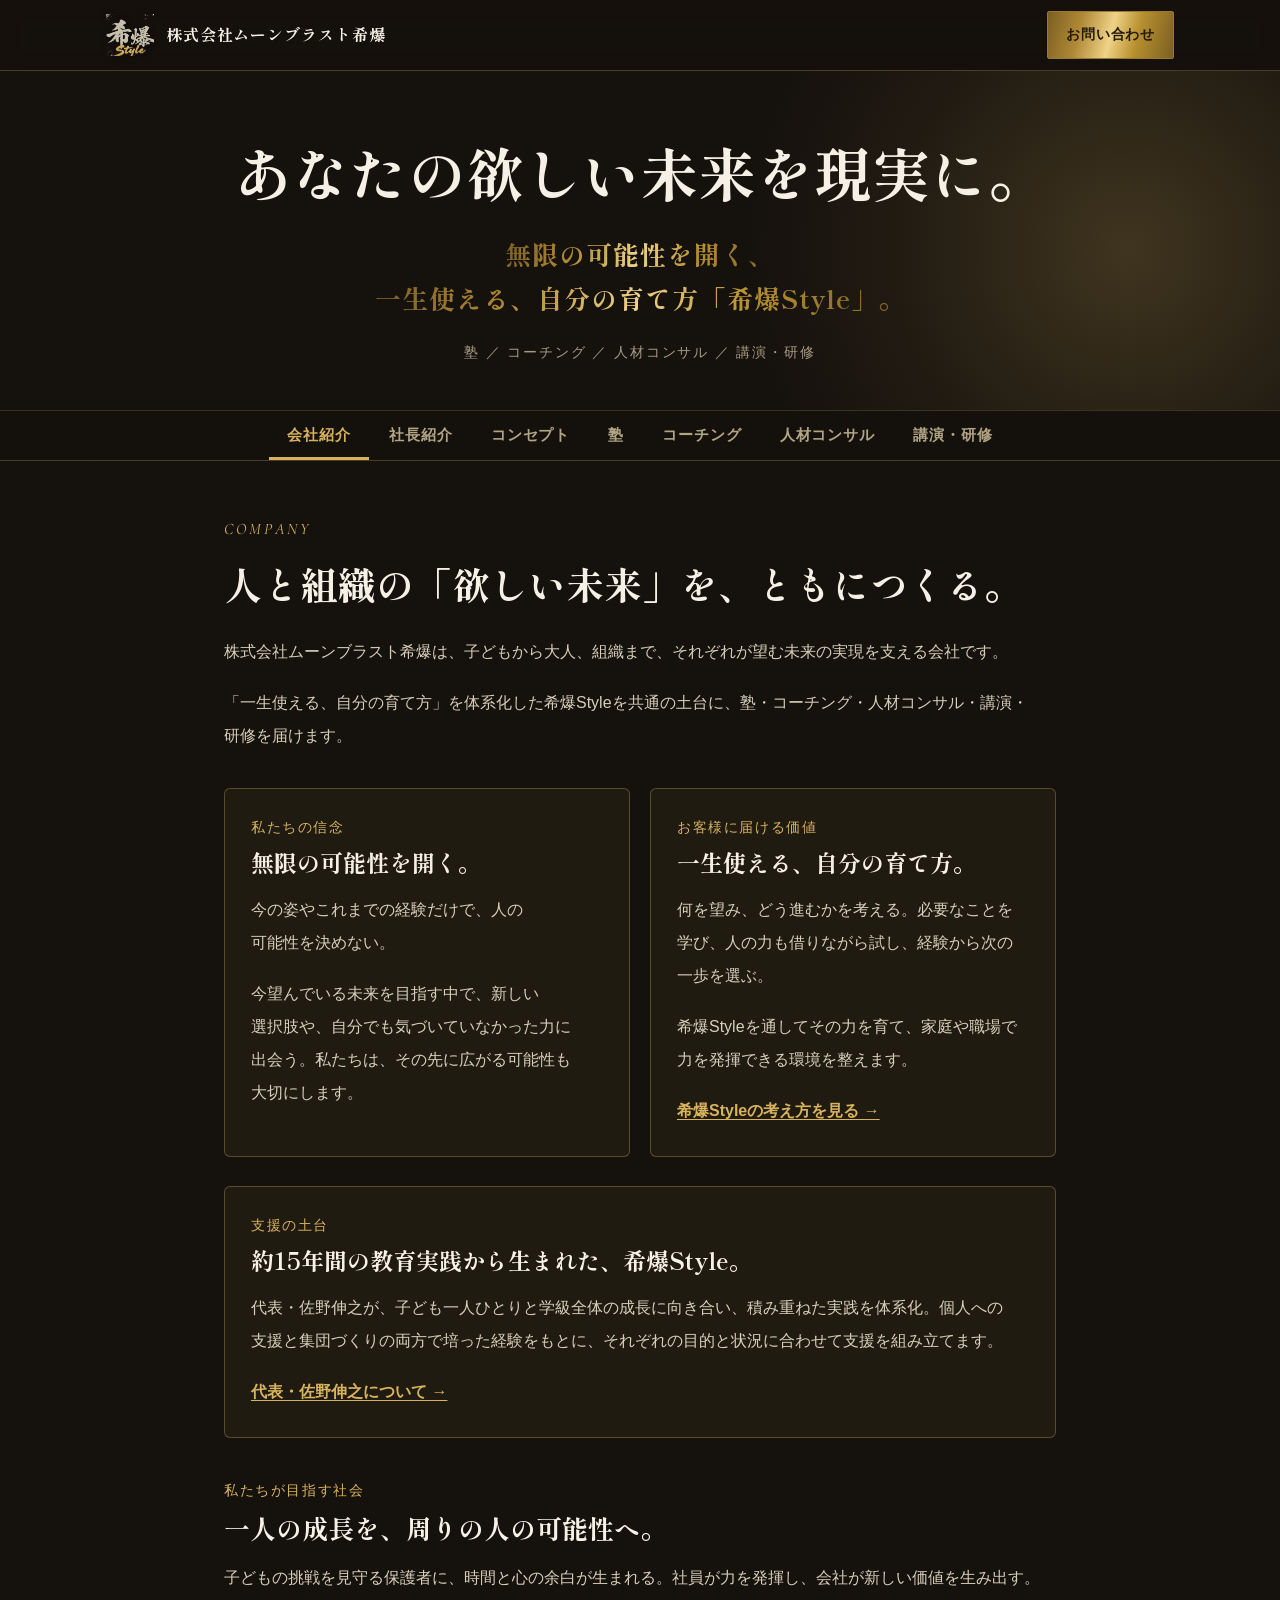
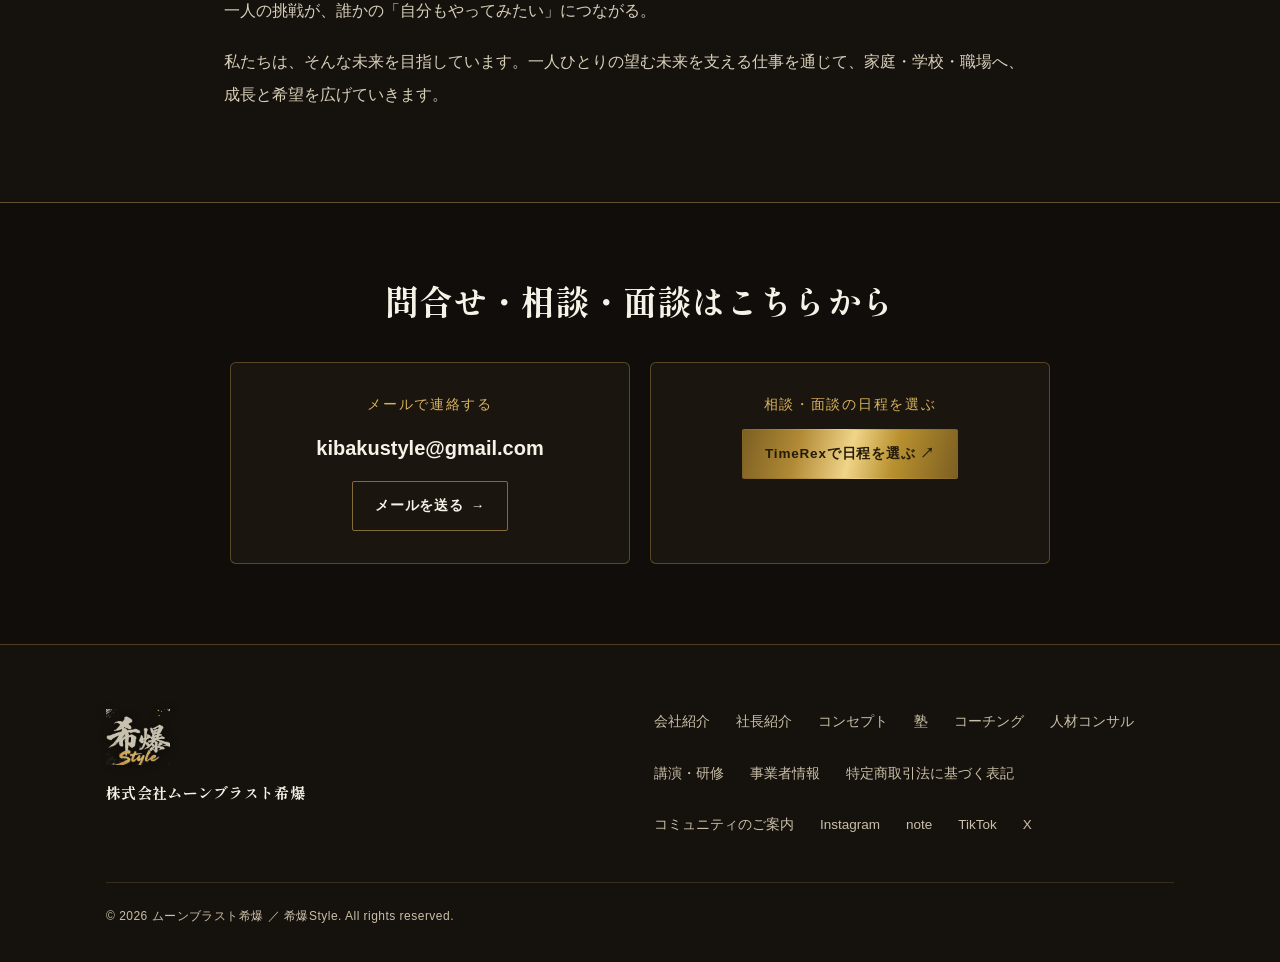
==== commit ba1a71dc: "修正依頼5点：アプリ表記・特商法メール・肩書き・塾のボタン・最初のタブを会社紹介に Co-Authored-By: Claude Opus 5.5 <noreply@anthropic.com>" ====
--- a/index.html
+++ b/index.html
@@ -31,11 +31,11 @@
 </section>
 
 <div class="co-tabs" id="coTabs">
-  <div class="co-tablist" role="tablist" aria-label="事業とご紹介の切り替え"><button type="button" role="tab" id="tab-company" data-tab="company" aria-controls="panel-company" aria-selected="false" tabindex="-1">会社紹介</button><button type="button" role="tab" id="tab-president" data-tab="president" aria-controls="panel-president" aria-selected="false" tabindex="-1">社長紹介</button><button type="button" role="tab" id="tab-concept" data-tab="concept" aria-controls="panel-concept" aria-selected="false" tabindex="-1">コンセプト</button><button type="button" role="tab" id="tab-juku" data-tab="juku" aria-controls="panel-juku" aria-selected="false" tabindex="-1">塾</button><button type="button" role="tab" id="tab-coaching" data-tab="coaching" aria-controls="panel-coaching" aria-selected="false" tabindex="-1">コーチング</button><button type="button" role="tab" id="tab-consulting" data-tab="consulting" aria-controls="panel-consulting" aria-selected="false" tabindex="-1">人材コンサル</button><button type="button" role="tab" id="tab-lecture" data-tab="lecture" aria-controls="panel-lecture" aria-selected="true" tabindex="0">講演・研修</button></div>
+  <div class="co-tablist" role="tablist" aria-label="事業とご紹介の切り替え"><button type="button" role="tab" id="tab-company" data-tab="company" aria-controls="panel-company" aria-selected="true" tabindex="0">会社紹介</button><button type="button" role="tab" id="tab-president" data-tab="president" aria-controls="panel-president" aria-selected="false" tabindex="-1">社長紹介</button><button type="button" role="tab" id="tab-concept" data-tab="concept" aria-controls="panel-concept" aria-selected="false" tabindex="-1">コンセプト</button><button type="button" role="tab" id="tab-juku" data-tab="juku" aria-controls="panel-juku" aria-selected="false" tabindex="-1">塾</button><button type="button" role="tab" id="tab-coaching" data-tab="coaching" aria-controls="panel-coaching" aria-selected="false" tabindex="-1">コーチング</button><button type="button" role="tab" id="tab-consulting" data-tab="consulting" aria-controls="panel-consulting" aria-selected="false" tabindex="-1">人材コンサル</button><button type="button" role="tab" id="tab-lecture" data-tab="lecture" aria-controls="panel-lecture" aria-selected="false" tabindex="-1">講演・研修</button></div>
 </div>
 
 <main id="main">
-<section class="co-panel" id="panel-company" role="tabpanel" aria-labelledby="tab-company" tabindex="0" data-panel="company">
+<section class="co-panel on" id="panel-company" role="tabpanel" aria-labelledby="tab-company" tabindex="0" data-panel="company">
 <div class="co-in">
 <p class="co-eyebrow">COMPANY</p>
 <h2 class="co-h2">人と組織の「欲しい未来」を、ともにつくる。</h2>
@@ -82,7 +82,7 @@
 </div>
 <p>小学校教員として約15年間、子ども一人ひとりの学びと、互いに支え合う集団づくりに向き合ってきました。子どもが自分で考え、選び、動き出すために、何を教え、どこを支え、何を任せるか。その実践を重ね、希爆Styleを体系化しました。</p>
 <p>現在は、塾・コーチング・人材コンサル・講演・研修を通して、子どもから大人、組織まで、それぞれが望む未来の実現を支援しています。</p>
-<p class="co-role">希爆Style開発者 ／ 教育実践家</p>
+<p class="co-role">人間行動構造学、希爆Style開発者</p>
 <ul class="co-ul">
 <li>未来チケットアンバサダー 第1号</li>
 <li>ギフテッド教育公認アドバイザー</li>
@@ -343,7 +343,7 @@
 <p>中学校、高校、大学、そして社会に出てからも、自分で考え、選び、挑戦するときに使っていける力を育てたいと考えています。</p>
 <h4 class="co-h4">毎週の学びと実践を、6か月間積み重ねる。</h4>
 <p>週1回の授業で、新しい見方や考え方を知る。残りの6日間で、実際の生活の中で試す。その経験を残し、次の授業で講師や仲間と振り返る。そして、また新しい作戦を考える。</p>
-<p>この循環を6か月間積み重ねていきます。開発中の専用アプリは、目標の確認や経験の記録、振り返りを日常で続けるために使えるよう設計しています。</p>
+<p>この循環を6か月間積み重ねていきます。専用アプリは、目標の確認や経験の記録、振り返りを日常で続けるために使えるよう設計しています。</p>
 <p><strong>宿題一つで、自分の未来を切り開く力を。一生使える、自分の育て方「希爆Style」。</strong></p>
 <p>希爆塾は、教育実践から生まれた希爆Styleと、ゲーミフィケーションの専門技術を組み合わせ、子どもが自分の可能性を広げていく6か月を支えます。</p>
 <p>お子さんの成長を通して、保護者にも心の余白が生まれ、わが子の未来が今よりもっと楽しみになる。そんな親子の毎日を目指しています。</p>
@@ -424,9 +424,8 @@
 </dl>
 </div>
 </div>
-<p class="co-note">月換算は6か月の総額を6で割った金額です。受講期間は6か月。受講料は原則一括、月々のお支払いはご相談ください。専用アプリは現在開発中です。</p>
+<p class="co-note">月換算は6か月の総額を6で割った金額です。受講期間は6か月。受講料は原則一括、月々のお支払いはご相談ください。</p>
 <p class="co-note">入会金・教材費はかかりません。お支払いは銀行振込にて承ります（詳細は<a href="legal.html">特定商取引法に基づく表記</a>）。</p>
-<p class="co-plan-cta"><a class="btn gold" href="#contact">このプランについて相談する <span class="arr">→</span></a></p>
 </div>
 </div>
 </section>
@@ -1017,7 +1016,7 @@
 </div>
 </div>
 </section>
-<section class="co-panel on" id="panel-lecture" role="tabpanel" aria-labelledby="tab-lecture" tabindex="0" data-panel="lecture">
+<section class="co-panel" id="panel-lecture" role="tabpanel" aria-labelledby="tab-lecture" tabindex="0" data-panel="lecture">
 <div class="co-in">
 <p class="co-eyebrow">LECTURES &amp; TRAINING</p>
 <h2 class="co-h2">見方が変われば、可能性が広がる。</h2>
@@ -1040,7 +1039,7 @@
 <p>講演内容は、主催者の目的や参加者の課題に合わせてご提案します。</p>
 <p><strong>あなたが届けたい学びを、一緒に形にします。</strong></p>
 <p>株式会社ムーンブラスト希爆<br>
-代表取締役・希爆Style開発者　佐野伸之</p>
+代表取締役／人間行動構造学、希爆Style開発者　佐野伸之</p>
 </div>
 </section>
 </main>
@@ -1087,6 +1086,6 @@
   </div>
 </footer>
 
-<script src="assets/script.js?v=20261123"></script>
+<script src="assets/script.js?v=20261124"></script>
 </body>
 </html>
